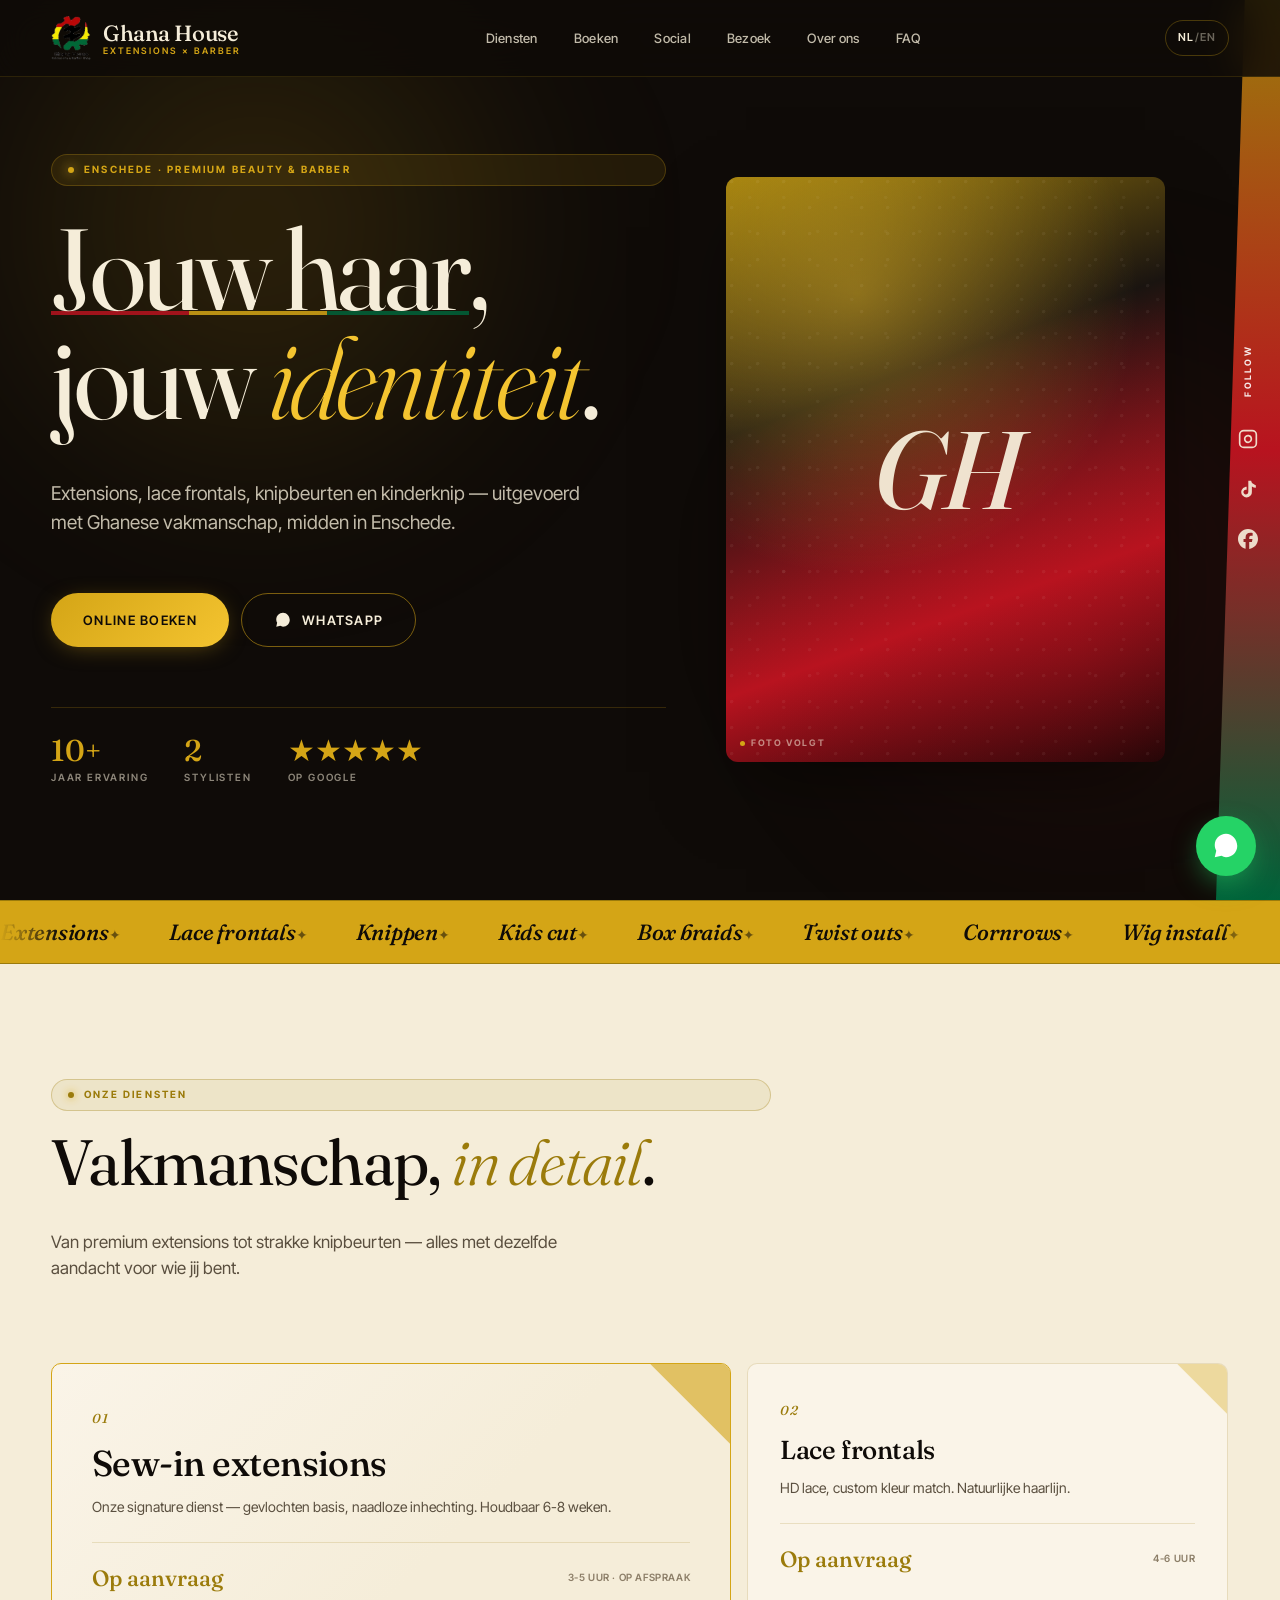
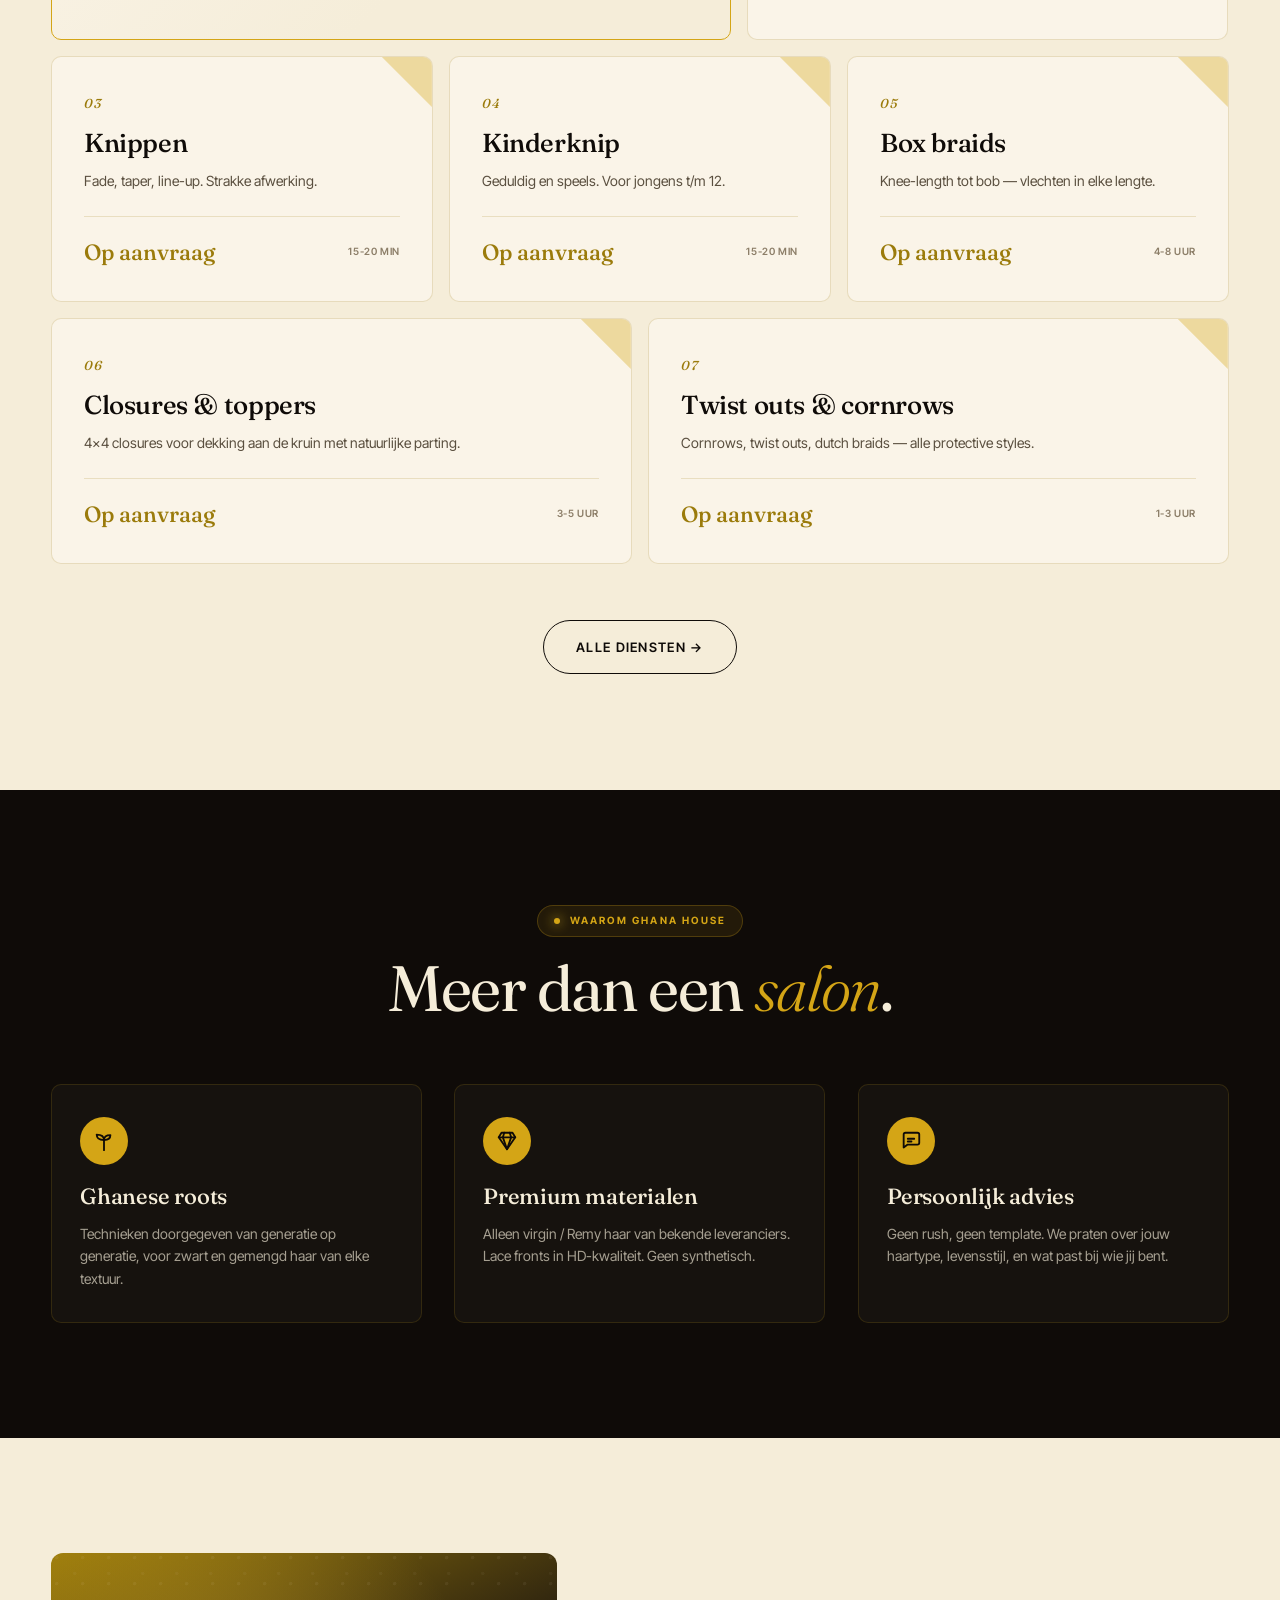
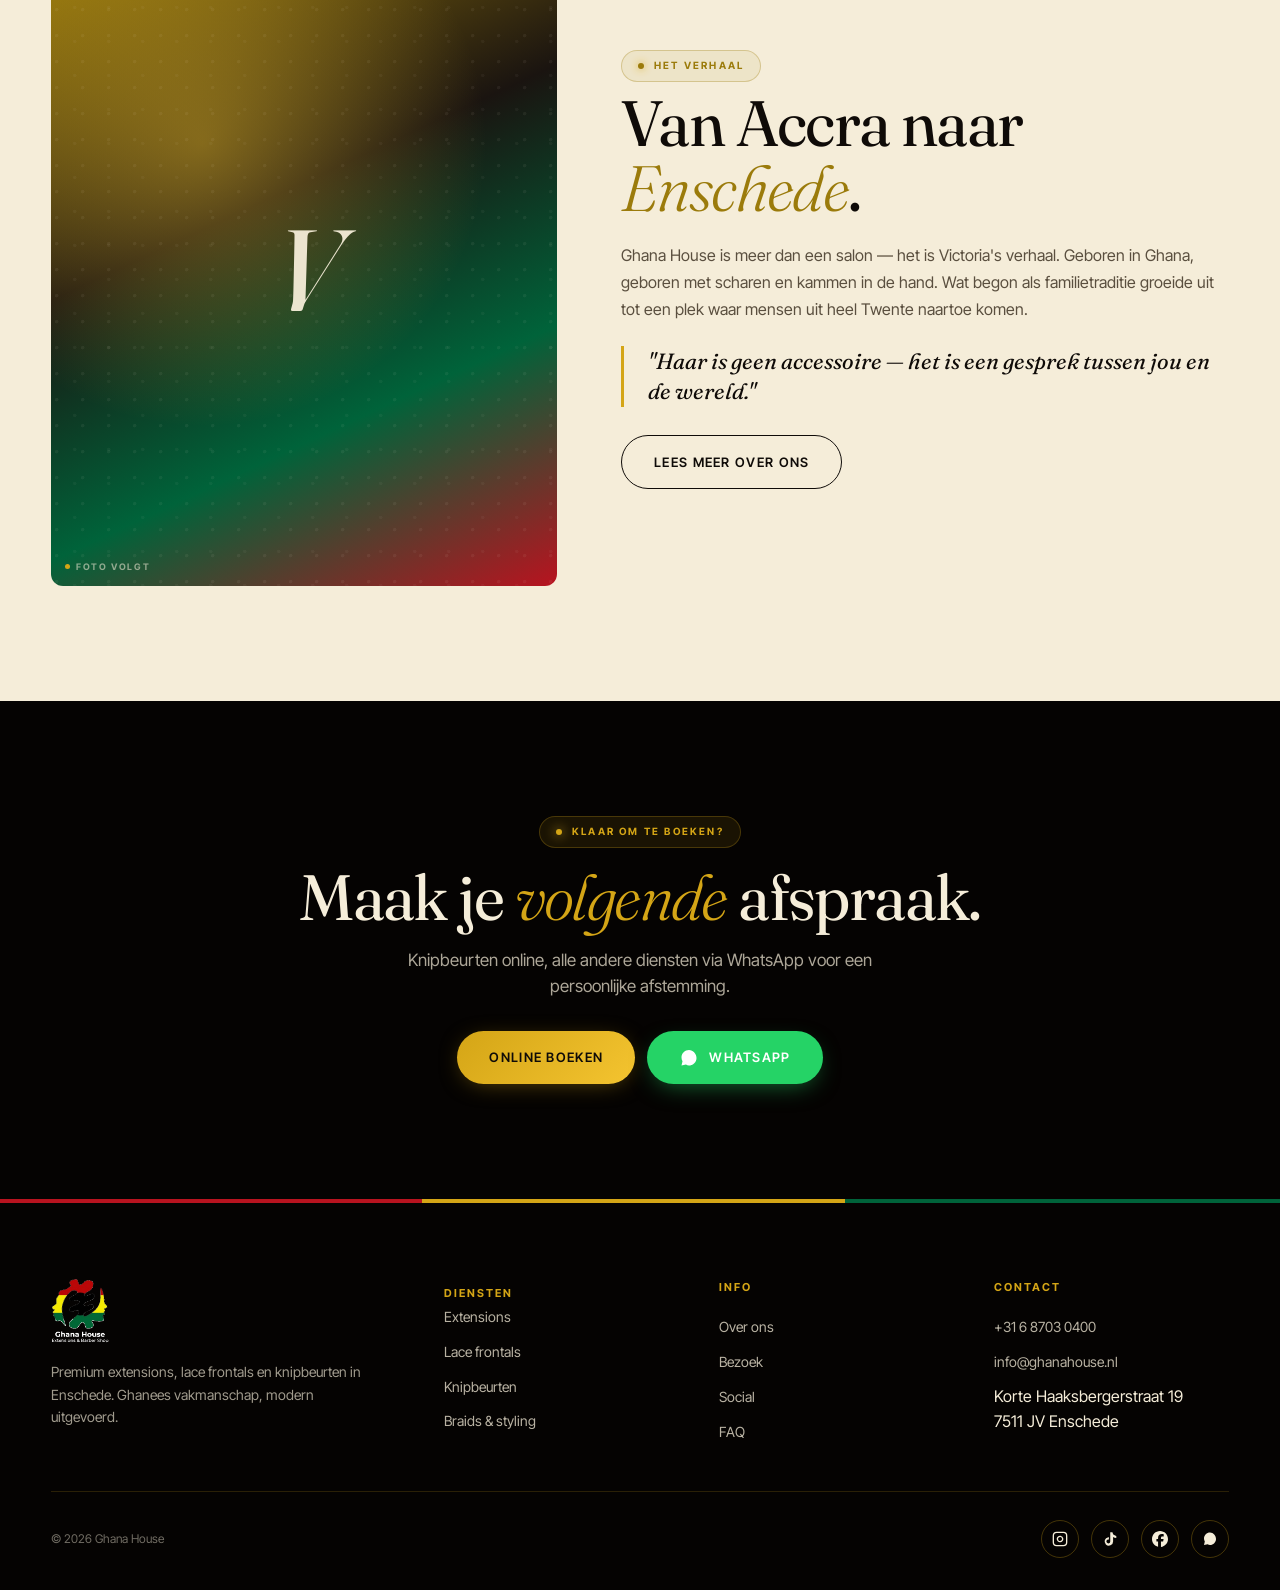
==== index.html @ 574def8e "SEO/sharing: Open Graph + Twitter cards + canonical on all pages, sitemap.xml, footer cleanup - og:*" ====
<!DOCTYPE html>
<html lang="nl">
<head>
  <meta charset="UTF-8" />
  <meta name="viewport" content="width=device-width, initial-scale=1.0, viewport-fit=cover" />
  <meta name="theme-color" content="#0F0B08" />
  <title data-nl="Ghana House — Premium Extensions &amp; Barber in Enschede" data-en="Ghana House — Premium Extensions &amp; Barber in Enschede">Ghana House — Premium Extensions & Barber in Enschede</title>
  <meta name="description" data-nl="Ghana House — Enschede's premium beauty &amp; barber. Extensions, lace frontals, knipbeurten, kids cuts. Korte Haaksbergerstraat 19. Boek via WhatsApp of online." data-en="Ghana House — Enschede's premium beauty &amp; barber. Extensions, lace frontals, men's cuts, kids cuts. Korte Haaksbergerstraat 19. Book via WhatsApp or online." content="Ghana House — Enschede's premium beauty & barber. Extensions, lace frontals, knipbeurten, kids cuts. Korte Haaksbergerstraat 19. Boek via WhatsApp of online." />
  <link rel="icon" type="image/png" href="/favicon.png" />
  <link rel="canonical" href="https://ghanahouse.nl/" />
  <meta property="og:type" content="website" />
  <meta property="og:site_name" content="Ghana House" />
  <meta property="og:title" content="Ghana House — Premium Extensions &amp; Barber in Enschede" />
  <meta property="og:description" content="Ghana House — Enschede's premium beauty & barber. Extensions, lace frontals, knipbeurten, kids cuts. Korte Haaksbergerstraat 19. Boek via WhatsApp of online." />
  <meta property="og:url" content="https://ghanahouse.nl/" />
  <meta property="og:image" content="https://ghanahouse.nl/logo.png" />
  <meta property="og:locale" content="nl_NL" />
  <meta property="og:locale:alternate" content="en_GB" />
  <meta name="twitter:card" content="summary" />
  <meta name="twitter:title" content="Ghana House — Premium Extensions &amp; Barber in Enschede" />
  <meta name="twitter:description" content="Ghana House — Enschede's premium beauty & barber. Extensions, lace frontals, knipbeurten, kids cuts. Korte Haaksbergerstraat 19. Boek via WhatsApp of online." />
  <meta name="twitter:image" content="https://ghanahouse.nl/logo.png" />
  <link rel="stylesheet" href="styles.css" />
</head>
<body>
  <a class="skip-link" href="#main"><span data-lang="nl">Naar inhoud</span><span data-lang="en">Skip to content</span></a>

  <!-- HEADER -->
  <header class="site-header">
    <div class="header-inner">
      <a href="/" class="brand-logo">
        <img src="logo.png" alt="Ghana House" />
        <div class="brand-logo-text">
          <span>Ghana House</span>
          <small>Extensions × Barber</small>
        </div>
      </a>
      <nav class="main-nav">
        <a href="/services"><span data-lang="nl">Diensten</span><span data-lang="en">Services</span></a>
        <a href="/booking"><span data-lang="nl">Boeken</span><span data-lang="en">Book</span></a>
        <a href="/social"><span data-lang="nl">Social</span><span data-lang="en">Social</span></a>
        <a href="/visit"><span data-lang="nl">Bezoek</span><span data-lang="en">Visit</span></a>
        <a href="/about"><span data-lang="nl">Over ons</span><span data-lang="en">About</span></a>
        <a href="/faq">FAQ</a>
      </nav>
      <div class="header-actions">
        <button class="lang-toggle" type="button" id="langToggle" aria-label="Switch language">
          <span class="lang-nl">NL</span><span style="opacity:.4">/</span><span class="lang-en">EN</span>
        </button>
        <button class="menu-toggle" type="button" id="menuToggle" aria-label="Open menu">
          <svg viewBox="0 0 24 24" fill="none" stroke="currentColor" stroke-width="2"><line x1="3" y1="6" x2="21" y2="6"/><line x1="3" y1="12" x2="21" y2="12"/><line x1="3" y1="18" x2="21" y2="18"/></svg>
        </button>
      </div>
    </div>
  </header>

  <!-- MOBILE MENU -->
  <div class="mobile-menu" id="mobileMenu" aria-hidden="true">
    <button class="mobile-menu-close" type="button" id="menuClose" aria-label="Close menu">
      <svg viewBox="0 0 24 24" width="20" height="20" fill="none" stroke="currentColor" stroke-width="2"><line x1="18" y1="6" x2="6" y2="18"/><line x1="6" y1="6" x2="18" y2="18"/></svg>
    </button>
    <nav>
      <a href="/services" class="m-link"><span data-lang="nl">Diensten</span><span data-lang="en">Services</span></a>
      <a href="/booking" class="m-link"><span data-lang="nl">Boeken</span><span data-lang="en">Book</span></a>
      <a href="/social" class="m-link"><span data-lang="nl">Social</span><span data-lang="en">Social</span></a>
      <a href="/visit" class="m-link"><span data-lang="nl">Bezoek</span><span data-lang="en">Visit</span></a>
      <a href="/about" class="m-link"><span data-lang="nl">Over ons</span><span data-lang="en">About</span></a>
      <a href="/faq" class="m-link">FAQ</a>
    </nav>
    <div class="mobile-menu-foot">
      <a href="https://instagram.com/extensions_barbershop" target="_blank" rel="noopener" aria-label="Instagram">
        <svg viewBox="0 0 24 24" fill="none" stroke="currentColor" stroke-width="2"><rect x="2" y="2" width="20" height="20" rx="5"/><path d="M16 11.37A4 4 0 1 1 12.63 8 4 4 0 0 1 16 11.37z"/><line x1="17.5" y1="6.5" x2="17.51" y2="6.5"/></svg>
      </a>
      <a href="https://tiktok.com/@extensions_barbershop" target="_blank" rel="noopener" aria-label="TikTok">
        <svg viewBox="0 0 24 24" fill="currentColor"><path d="M19.59 6.69a4.83 4.83 0 0 1-3.77-4.25V2h-3.45v13.67a2.89 2.89 0 0 1-5.2 1.74 2.89 2.89 0 0 1 2.31-4.64 2.93 2.93 0 0 1 .88.13V9.4a6.84 6.84 0 0 0-1-.05A6.33 6.33 0 0 0 5.8 20.1a6.34 6.34 0 0 0 10.86-4.43V9.05a8.16 8.16 0 0 0 4.77 1.52V7.5a4.85 4.85 0 0 1-1.84-.81z"/></svg>
      </a>
      <a href="https://facebook.com/vickyronny" target="_blank" rel="noopener" aria-label="Facebook">
        <svg viewBox="0 0 24 24" fill="currentColor"><path d="M9.101 23.691v-7.98H6.627v-3.667h2.474v-1.58c0-4.085 1.848-5.978 5.858-5.978.401 0 .955.042 1.468.103a8.68 8.68 0 0 1 1.141.195v3.325a8.623 8.623 0 0 0-.653-.036 26.805 26.805 0 0 0-.733-.009c-.707 0-1.259.096-1.675.309a1.686 1.686 0 0 0-.679.622c-.258.42-.374.995-.374 1.752v1.297h3.919l-.386 2.103-.287 1.564h-3.246v8.245C19.396 23.238 24 18.179 24 12.044c0-6.627-5.373-12-12-12s-12 5.373-12 12c0 5.628 3.874 10.35 9.101 11.647Z"/></svg>
      </a>
      <a href="https://wa.me/31687030400" target="_blank" rel="noopener" aria-label="WhatsApp">
        <svg viewBox="0 0 32 32" fill="currentColor"><path d="M16.003 3C9.382 3 4 8.383 4 15c0 2.124.555 4.193 1.61 6.014L4 28l7.18-1.586A11.94 11.94 0 0 0 16.003 28C22.624 28 28 22.617 28 16S22.624 3 16.003 3z"/></svg>
      </a>
    </div>
  </div>

  <main id="main" tabindex="-1">

    <!-- HERO -->
    <section class="hero">
      <div class="hero-inner">
        <div class="hero-content">
          <span class="eyebrow reveal">
            <span data-lang="nl">Enschede · Premium beauty &amp; barber</span>
            <span data-lang="en">Enschede · Premium beauty &amp; barber</span>
          </span>
          <h1 class="reveal reveal-delay-1">
            <span data-lang="nl"><span class="underline-flag">Jouw haar</span>,<br />jouw <em>identiteit</em>.</span>
            <span data-lang="en"><span class="underline-flag">Your hair</span>,<br />your <em>identity</em>.</span>
          </h1>
          <p class="hero-lead reveal reveal-delay-2">
            <span data-lang="nl">Extensions, lace frontals, knipbeurten en kinderknip — uitgevoerd met Ghanese vakmanschap, midden in Enschede.</span>
            <span data-lang="en">Extensions, lace frontals, men's cuts and kids cuts — Ghanaian craftsmanship in the heart of Enschede.</span>
          </p>
          <div class="hero-actions reveal reveal-delay-3">
            <a href="/booking" class="btn btn-gold">
              <span data-lang="nl">Online boeken</span>
              <span data-lang="en">Book online</span>
            </a>
            <a href="#" data-wa="booking" target="_blank" rel="noopener" class="btn btn-outline">
              <svg viewBox="0 0 32 32" width="18" height="18" fill="currentColor"><path d="M16.003 3C9.382 3 4 8.383 4 15c0 2.124.555 4.193 1.61 6.014L4 28l7.18-1.586A11.94 11.94 0 0 0 16.003 28C22.624 28 28 22.617 28 16S22.624 3 16.003 3z"/></svg>
              WhatsApp
            </a>
          </div>
          <div class="hero-stats reveal reveal-delay-4">
            <div class="hero-stat">
              <div class="hero-stat-num">10+</div>
              <div class="hero-stat-label" data-lang="nl">Jaar ervaring</div>
              <div class="hero-stat-label" data-lang="en">Years experience</div>
            </div>
            <div class="hero-stat">
              <div class="hero-stat-num">2</div>
              <div class="hero-stat-label" data-lang="nl">Stylisten</div>
              <div class="hero-stat-label" data-lang="en">Stylists</div>
            </div>
            <div class="hero-stat">
              <div class="hero-stat-num">★★★★★</div>
              <div class="hero-stat-label" data-lang="nl">Op Google</div>
              <div class="hero-stat-label" data-lang="en">On Google</div>
            </div>
          </div>
        </div>
        <div class="hero-visual reveal reveal-delay-2">
          <div class="hero-visual-inner">
            <!-- FOTO: zet een staande foto (bv. een mooi resultaat) als photos/hero.jpg — verschijnt dan automatisch. -->
            <img class="visual-photo" src="photos/hero.jpg" alt="Ghana House werk" onerror="this.remove()" />
            <span class="hero-visual-logo">GH</span>
            <span class="visual-caption"><span data-lang="nl">Foto volgt</span><span data-lang="en">Photo coming</span></span>
          </div>
        </div>
      </div>

      <!-- Diagonal social strip -->
      <div class="hero-side-strip">
        <div class="hero-side-strip-inner">
          <span class="hero-side-strip-label">Follow</span>
          <a href="https://instagram.com/extensions_barbershop" target="_blank" rel="noopener" aria-label="Instagram">
            <svg viewBox="0 0 24 24" fill="none" stroke="currentColor" stroke-width="2"><rect x="2" y="2" width="20" height="20" rx="5"/><path d="M16 11.37A4 4 0 1 1 12.63 8 4 4 0 0 1 16 11.37z"/><line x1="17.5" y1="6.5" x2="17.51" y2="6.5"/></svg>
          </a>
          <a href="https://tiktok.com/@extensions_barbershop" target="_blank" rel="noopener" aria-label="TikTok">
            <svg viewBox="0 0 24 24" fill="currentColor"><path d="M19.59 6.69a4.83 4.83 0 0 1-3.77-4.25V2h-3.45v13.67a2.89 2.89 0 0 1-5.2 1.74 2.89 2.89 0 0 1 2.31-4.64 2.93 2.93 0 0 1 .88.13V9.4a6.84 6.84 0 0 0-1-.05A6.33 6.33 0 0 0 5.8 20.1a6.34 6.34 0 0 0 10.86-4.43V9.05a8.16 8.16 0 0 0 4.77 1.52V7.5a4.85 4.85 0 0 1-1.84-.81z"/></svg>
          </a>
          <a href="https://facebook.com/vickyronny" target="_blank" rel="noopener" aria-label="Facebook">
            <svg viewBox="0 0 24 24" fill="currentColor"><path d="M9.101 23.691v-7.98H6.627v-3.667h2.474v-1.58c0-4.085 1.848-5.978 5.858-5.978.401 0 .955.042 1.468.103a8.68 8.68 0 0 1 1.141.195v3.325a8.623 8.623 0 0 0-.653-.036 26.805 26.805 0 0 0-.733-.009c-.707 0-1.259.096-1.675.309a1.686 1.686 0 0 0-.679.622c-.258.42-.374.995-.374 1.752v1.297h3.919l-.386 2.103-.287 1.564h-3.246v8.245C19.396 23.238 24 18.179 24 12.044c0-6.627-5.373-12-12-12s-12 5.373-12 12c0 5.628 3.874 10.35 9.101 11.647Z"/></svg>
          </a>
        </div>
      </div>
    </section>

    <!-- MARQUEE -->
    <div class="marquee">
      <div class="marquee-track">
        <span data-lang="nl">Extensions</span><span data-lang="en">Extensions</span>
        <span data-lang="nl">Lace frontals</span><span data-lang="en">Lace frontals</span>
        <span data-lang="nl">Knippen</span><span data-lang="en">Cuts</span>
        <span data-lang="nl">Kids cut</span><span data-lang="en">Kids cut</span>
        <span data-lang="nl">Box braids</span><span data-lang="en">Box braids</span>
        <span data-lang="nl">Twist outs</span><span data-lang="en">Twist outs</span>
        <span data-lang="nl">Cornrows</span><span data-lang="en">Cornrows</span>
        <span data-lang="nl">Wig install</span><span data-lang="en">Wig install</span>
      </div>
    </div>

    <!-- SERVICES — asymmetric grid on cream -->
    <section class="section-cream">
      <div class="container">
        <div class="section-head reveal">
          <span class="eyebrow"><span data-lang="nl">Onze diensten</span><span data-lang="en">Our services</span></span>
          <h2 class="section-title"><span data-lang="nl">Vakmanschap, <em>in detail</em>.</span><span data-lang="en">Craftsmanship, <em>in detail</em>.</span></h2>
          <p class="section-intro"><span data-lang="nl">Van premium extensions tot strakke knipbeurten — alles met dezelfde aandacht voor wie jij bent.</span><span data-lang="en">From premium extensions to crisp cuts — everything with the same attention to who you are.</span></p>
        </div>

        <div class="services-grid">
          <article class="service-card featured span-7 reveal">
            <span class="service-number">01</span>
            <h3><span data-lang="nl">Sew-in extensions</span><span data-lang="en">Sew-in extensions</span></h3>
            <p><span data-lang="nl">Onze signature dienst — gevlochten basis, naadloze inhechting. Houdbaar 6-8 weken.</span><span data-lang="en">Our signature service — braided base, seamless install. Lasts 6-8 weeks.</span></p>
            <div class="service-meta">
              <span class="service-price"><span data-lang="nl">Op aanvraag</span><span data-lang="en">On request</span></span>
              <span class="service-duration" data-lang="nl">3-5 uur · Op afspraak</span>
              <span class="service-duration" data-lang="en">3-5 hours · By appointment</span>
            </div>
          </article>

          <article class="service-card span-5 reveal reveal-delay-1">
            <span class="service-number">02</span>
            <h3>Lace frontals</h3>
            <p><span data-lang="nl">HD lace, custom kleur match. Natuurlijke haarlijn.</span><span data-lang="en">HD lace, custom color match. Natural hairline.</span></p>
            <div class="service-meta">
              <span class="service-price"><span data-lang="nl">Op aanvraag</span><span data-lang="en">On request</span></span>
              <span class="service-duration" data-lang="nl">4-6 uur</span>
              <span class="service-duration" data-lang="en">4-6 hours</span>
            </div>
          </article>

          <article class="service-card span-4 reveal">
            <span class="service-number">03</span>
            <h3><span data-lang="nl">Knippen</span><span data-lang="en">Cut</span></h3>
            <p><span data-lang="nl">Fade, taper, line-up. Strakke afwerking.</span><span data-lang="en">Fade, taper, line-up. Crisp finish.</span></p>
            <div class="service-meta">
              <span class="service-price"><span data-lang="nl">Op aanvraag</span><span data-lang="en">On request</span></span>
              <span class="service-duration">15-20 min</span>
            </div>
          </article>

          <article class="service-card span-4 reveal reveal-delay-1">
            <span class="service-number">04</span>
            <h3><span data-lang="nl">Kinderknip</span><span data-lang="en">Kids cut</span></h3>
            <p><span data-lang="nl">Geduldig en speels. Voor jongens t/m 12.</span><span data-lang="en">Patient and playful. For boys up to 12.</span></p>
            <div class="service-meta">
              <span class="service-price"><span data-lang="nl">Op aanvraag</span><span data-lang="en">On request</span></span>
              <span class="service-duration">15-20 min</span>
            </div>
          </article>

          <article class="service-card span-4 reveal reveal-delay-2">
            <span class="service-number">05</span>
            <h3>Box braids</h3>
            <p><span data-lang="nl">Knee-length tot bob — vlechten in elke lengte.</span><span data-lang="en">Knee-length to bob — braids in every length.</span></p>
            <div class="service-meta">
              <span class="service-price"><span data-lang="nl">Op aanvraag</span><span data-lang="en">On request</span></span>
              <span class="service-duration" data-lang="nl">4-8 uur</span>
              <span class="service-duration" data-lang="en">4-8 hours</span>
            </div>
          </article>

          <article class="service-card span-6 reveal">
            <span class="service-number">06</span>
            <h3><span data-lang="nl">Closures &amp; toppers</span><span data-lang="en">Closures &amp; toppers</span></h3>
            <p><span data-lang="nl">4×4 closures voor dekking aan de kruin met natuurlijke parting.</span><span data-lang="en">4×4 closures for crown coverage with natural parting.</span></p>
            <div class="service-meta">
              <span class="service-price"><span data-lang="nl">Op aanvraag</span><span data-lang="en">On request</span></span>
              <span class="service-duration" data-lang="nl">3-5 uur</span>
              <span class="service-duration" data-lang="en">3-5 hours</span>
            </div>
          </article>

          <article class="service-card span-6 reveal reveal-delay-1">
            <span class="service-number">07</span>
            <h3>Twist outs &amp; cornrows</h3>
            <p><span data-lang="nl">Cornrows, twist outs, dutch braids — alle protective styles.</span><span data-lang="en">Cornrows, twist outs, dutch braids — all protective styles.</span></p>
            <div class="service-meta">
              <span class="service-price"><span data-lang="nl">Op aanvraag</span><span data-lang="en">On request</span></span>
              <span class="service-duration" data-lang="nl">1-3 uur</span>
              <span class="service-duration" data-lang="en">1-3 hours</span>
            </div>
          </article>
        </div>

        <div style="margin-top: 56px; text-align: center;" class="reveal">
          <a href="/services" class="btn btn-outline-dark">
            <span data-lang="nl">Alle diensten →</span>
            <span data-lang="en">All services →</span>
          </a>
        </div>
      </div>
    </section>

    <!-- WHY US — features on dark -->
    <section class="section-dark">
      <div class="container">
        <div class="section-head center reveal">
          <span class="eyebrow"><span data-lang="nl">Waarom Ghana House</span><span data-lang="en">Why Ghana House</span></span>
          <h2 class="section-title"><span data-lang="nl">Meer dan een <em>salon</em>.</span><span data-lang="en">More than a <em>salon</em>.</span></h2>
        </div>

        <div class="features-row">
          <div class="feature-item reveal">
            <div class="feature-icon">
              <svg width="22" height="22" viewBox="0 0 24 24" fill="none" stroke="currentColor" stroke-width="2" stroke-linecap="round" stroke-linejoin="round"><path d="M12 22V11"/><path d="M12 11C12 7 9 5 4 5c0 4 3 6 8 6Z"/><path d="M12 11c0-3.5 2.5-5.5 7-5.5 0 3.5-2.5 5.5-7 5.5Z"/></svg>
            </div>
            <h3><span data-lang="nl">Ghanese roots</span><span data-lang="en">Ghanaian roots</span></h3>
            <p><span data-lang="nl">Technieken doorgegeven van generatie op generatie, voor zwart en gemengd haar van elke textuur.</span><span data-lang="en">Techniques passed down across generations, for black and mixed hair of every texture.</span></p>
          </div>
          <div class="feature-item reveal reveal-delay-1">
            <div class="feature-icon">
              <svg width="22" height="22" viewBox="0 0 24 24" fill="none" stroke="currentColor" stroke-width="2" stroke-linecap="round" stroke-linejoin="round"><path d="M6 3h12l3 5-9 13L3 8Z"/><path d="M3 8h18"/><path d="M9 3 7.5 8 12 21l4.5-13L15 3"/></svg>
            </div>
            <h3><span data-lang="nl">Premium materialen</span><span data-lang="en">Premium materials</span></h3>
            <p><span data-lang="nl">Alleen virgin / Remy haar van bekende leveranciers. Lace fronts in HD-kwaliteit. Geen synthetisch.</span><span data-lang="en">Only virgin / Remy hair from known suppliers. HD-quality lace fronts. No synthetic.</span></p>
          </div>
          <div class="feature-item reveal reveal-delay-2">
            <div class="feature-icon">
              <svg width="22" height="22" viewBox="0 0 24 24" fill="none" stroke="currentColor" stroke-width="2" stroke-linecap="round" stroke-linejoin="round"><path d="M21 14a2 2 0 0 1-2 2H8l-4 3V5a2 2 0 0 1 2-2h13a2 2 0 0 1 2 2Z"/><path d="M8.5 9.5h7M8.5 12.5h4"/></svg>
            </div>
            <h3><span data-lang="nl">Persoonlijk advies</span><span data-lang="en">Personal advice</span></h3>
            <p><span data-lang="nl">Geen rush, geen template. We praten over jouw haartype, levensstijl, en wat past bij wie jij bent.</span><span data-lang="en">No rush, no template. We talk about your hair type, lifestyle, and what fits who you are.</span></p>
          </div>
        </div>
      </div>
    </section>

    <!-- STORY -->
    <section class="section-cream">
      <div class="container">
        <div class="story-grid">
          <div class="story-visual reveal">
            <!-- FOTO: zet een portretfoto van Victoria als photos/victoria.jpg — verschijnt dan automatisch. -->
            <img class="visual-photo" src="photos/victoria.jpg" alt="Victoria — Ghana House" onerror="this.remove()" />
            <div class="story-visual-text">V</div>
            <span class="visual-caption"><span data-lang="nl">Foto volgt</span><span data-lang="en">Photo coming</span></span>
          </div>
          <div class="story-content reveal reveal-delay-1">
            <span class="eyebrow"><span data-lang="nl">Het verhaal</span><span data-lang="en">The story</span></span>
            <h2 class="section-title" style="margin-top: 8px;"><span data-lang="nl">Van Accra naar <em>Enschede</em>.</span><span data-lang="en">From Accra to <em>Enschede</em>.</span></h2>
            <p><span data-lang="nl">Ghana House is meer dan een salon — het is Victoria's verhaal. Geboren in Ghana, geboren met scharen en kammen in de hand. Wat begon als familietraditie groeide uit tot een plek waar mensen uit heel Twente naartoe komen.</span><span data-lang="en">Ghana House is more than a salon — it's Victoria's story. Born in Ghana, born with scissors and combs in hand. What started as family tradition grew into a place where people from all over Twente come.</span></p>
            <div class="story-quote"><span data-lang="nl">"Haar is geen accessoire — het is een gesprek tussen jou en de wereld."</span><span data-lang="en">"Hair is not an accessory — it's a conversation between you and the world."</span></div>
            <div style="margin-top: 28px;">
              <a href="/about" class="btn btn-outline-dark">
                <span data-lang="nl">Lees meer over ons</span>
                <span data-lang="en">Read more about us</span>
              </a>
            </div>
          </div>
        </div>
      </div>
    </section>

    <!-- CTA -->
    <section class="section-noir" style="text-align: center;">
      <div class="container-narrow">
        <div class="reveal">
          <span class="eyebrow"><span data-lang="nl">Klaar om te boeken?</span><span data-lang="en">Ready to book?</span></span>
          <h2 class="section-title" style="margin-top: 16px;"><span data-lang="nl">Maak je <em>volgende</em> afspraak.</span><span data-lang="en">Book your <em>next</em> appointment.</span></h2>
          <p class="section-intro" style="margin: 18px auto 32px;"><span data-lang="nl">Knipbeurten online, alle andere diensten via WhatsApp voor een persoonlijke afstemming.</span><span data-lang="en">Cuts online, all other services via WhatsApp for personal consultation.</span></p>
          <div style="display: flex; gap: 12px; flex-wrap: wrap; justify-content: center;">
            <a href="/booking" class="btn btn-gold">
              <span data-lang="nl">Online boeken</span>
              <span data-lang="en">Book online</span>
            </a>
            <a href="#" data-wa="booking" target="_blank" rel="noopener" class="btn btn-wa">
              <svg viewBox="0 0 32 32" fill="currentColor"><path d="M16.003 3C9.382 3 4 8.383 4 15c0 2.124.555 4.193 1.61 6.014L4 28l7.18-1.586A11.94 11.94 0 0 0 16.003 28C22.624 28 28 22.617 28 16S22.624 3 16.003 3z"/></svg>
              WhatsApp
            </a>
          </div>
        </div>
      </div>
    </section>

  </main>

  <!-- FOOTER -->
  <footer class="site-footer">
    <div class="footer-inner">
      <div class="footer-grid">
        <div class="footer-brand">
          <img src="logo-light.png" alt="Ghana House" />
          <p><span data-lang="nl">Premium extensions, lace frontals en knipbeurten in Enschede. Ghanees vakmanschap, modern uitgevoerd.</span><span data-lang="en">Premium extensions, lace frontals and cuts in Enschede. Ghanaian craftsmanship, modernly executed.</span></p>
        </div>
        <div class="footer-col">
          <h4 data-lang="nl">Diensten</h4>
          <h4 data-lang="en">Services</h4>
          <ul>
            <li><a href="/services">Extensions</a></li>
            <li><a href="/services">Lace frontals</a></li>
            <li><a href="/services"><span data-lang="nl">Knipbeurten</span><span data-lang="en">Cuts</span></a></li>
            <li><a href="/services">Braids &amp; styling</a></li>
          </ul>
        </div>
        <div class="footer-col">
          <h4>Info</h4>
          <ul>
            <li><a href="/about"><span data-lang="nl">Over ons</span><span data-lang="en">About</span></a></li>
            <li><a href="/visit"><span data-lang="nl">Bezoek</span><span data-lang="en">Visit</span></a></li>
            <li><a href="/social">Social</a></li>
            <li><a href="/faq">FAQ</a></li>
          </ul>
        </div>
        <div class="footer-col">
          <h4>Contact</h4>
          <ul>
            <li><a href="tel:+31687030400">+31 6 8703 0400</a></li>
            <li><a href="mailto:info@ghanahouse.nl">info@ghanahouse.nl</a></li>
            <li>Korte Haaksbergerstraat 19<br />7511 JV Enschede</li>
          </ul>
        </div>
      </div>
      <div class="footer-bottom">
        <div>© <span id="year"></span> Ghana House</div>
        <div class="footer-socials">
          <a href="https://instagram.com/extensions_barbershop" target="_blank" rel="noopener" aria-label="Instagram">
            <svg viewBox="0 0 24 24" fill="none" stroke="currentColor" stroke-width="2"><rect x="2" y="2" width="20" height="20" rx="5"/><path d="M16 11.37A4 4 0 1 1 12.63 8 4 4 0 0 1 16 11.37z"/><line x1="17.5" y1="6.5" x2="17.51" y2="6.5"/></svg>
          </a>
          <a href="https://tiktok.com/@extensions_barbershop" target="_blank" rel="noopener" aria-label="TikTok">
            <svg viewBox="0 0 24 24" fill="currentColor"><path d="M19.59 6.69a4.83 4.83 0 0 1-3.77-4.25V2h-3.45v13.67a2.89 2.89 0 0 1-5.2 1.74 2.89 2.89 0 0 1 2.31-4.64 2.93 2.93 0 0 1 .88.13V9.4a6.84 6.84 0 0 0-1-.05A6.33 6.33 0 0 0 5.8 20.1a6.34 6.34 0 0 0 10.86-4.43V9.05a8.16 8.16 0 0 0 4.77 1.52V7.5a4.85 4.85 0 0 1-1.84-.81z"/></svg>
          </a>
          <a href="https://facebook.com/vickyronny" target="_blank" rel="noopener" aria-label="Facebook">
            <svg viewBox="0 0 24 24" fill="currentColor"><path d="M9.101 23.691v-7.98H6.627v-3.667h2.474v-1.58c0-4.085 1.848-5.978 5.858-5.978.401 0 .955.042 1.468.103a8.68 8.68 0 0 1 1.141.195v3.325a8.623 8.623 0 0 0-.653-.036 26.805 26.805 0 0 0-.733-.009c-.707 0-1.259.096-1.675.309a1.686 1.686 0 0 0-.679.622c-.258.42-.374.995-.374 1.752v1.297h3.919l-.386 2.103-.287 1.564h-3.246v8.245C19.396 23.238 24 18.179 24 12.044c0-6.627-5.373-12-12-12s-12 5.373-12 12c0 5.628 3.874 10.35 9.101 11.647Z"/></svg>
          </a>
          <a href="https://wa.me/31687030400" target="_blank" rel="noopener" aria-label="WhatsApp">
            <svg viewBox="0 0 32 32" fill="currentColor"><path d="M16.003 3C9.382 3 4 8.383 4 15c0 2.124.555 4.193 1.61 6.014L4 28l7.18-1.586A11.94 11.94 0 0 0 16.003 28C22.624 28 28 22.617 28 16S22.624 3 16.003 3z"/></svg>
          </a>
        </div>
      </div>
    </div>
  </footer>

  <!-- Floating WhatsApp -->
  <a href="#" data-wa="generic" target="_blank" rel="noopener" class="float-wa" aria-label="WhatsApp ons">
    <svg viewBox="0 0 32 32" fill="currentColor"><path d="M16.003 3C9.382 3 4 8.383 4 15c0 2.124.555 4.193 1.61 6.014L4 28l7.18-1.586A11.94 11.94 0 0 0 16.003 28C22.624 28 28 22.617 28 16S22.624 3 16.003 3z"/></svg>
  </a>

  <script>document.getElementById('year').textContent = new Date().getFullYear();</script>
  <script src="script.js"></script>
</body>
</html>
---- styles.css ----
/* ============================================================
   GHANA HOUSE v4 — Luxe / Editorial / Diagonal
   ============================================================ */
@import url('https://fonts.googleapis.com/css2?family=Fraunces:ital,opsz,wght@0,9..144,300;0,9..144,400;0,9..144,500;0,9..144,600;0,9..144,700;1,9..144,400;1,9..144,500&family=Inter+Tight:wght@300;400;500;600;700;800&display=swap');

:root {
  --noir: #0F0B08; --noir-soft: #1A1410; --noir-deep: #050302;
  --cream: #F5EDD9; --cream-deep: #EADFC4; --cream-soft: #FAF4E8; --bone: #FAF6EC;
  --gold: #D4A516; --gold-bright: #F4C430; --gold-deep: #9B7B0B; --gold-soft: rgba(212, 165, 22, 0.15);
  --red: #B8131F; --red-bright: #CE1126;
  --green: #00633A; --green-bright: #008045;
  --neutral-200: #2A2520; --neutral-400: #58504A; --neutral-500: #8C7E68; --neutral-700: #5A4F3F;
  --warm-tan: #C9A876;
  --font-display: "Fraunces", Georgia, "Times New Roman", serif;
  --font-body: "Inter Tight", -apple-system, BlinkMacSystemFont, "Segoe UI", sans-serif;
  --radius-sm: 4px; --radius-md: 10px; --radius-lg: 22px; --radius-pill: 999px;
  --max-w: 1280px; --gutter: clamp(20px, 4vw, 56px);
}

*, *::before, *::after { box-sizing: border-box; }
html { -webkit-font-smoothing: antialiased; -moz-osx-font-smoothing: grayscale; scroll-behavior: smooth; }
body { margin: 0; font-family: var(--font-body); font-size: 16px; line-height: 1.55; color: var(--cream); background: var(--noir); overflow-x: hidden; }
img, svg { max-width: 100%; display: block; }
a { color: inherit; text-decoration: none; }
button { font: inherit; cursor: pointer; border: 0; background: transparent; color: inherit; }
input, select, textarea { font: inherit; }

[data-lang] { display: none; }
html[lang="nl"] [data-lang="nl"] { display: inline; }
html[lang="en"] [data-lang="en"] { display: inline; }
html[lang="nl"] [data-lang="en"] { display: none !important; }
html[lang="en"] [data-lang="nl"] { display: none !important; }

/* SECTIONS */
.section-dark, .section-cream, .section-noir { position: relative; padding: clamp(64px, 9vw, 140px) var(--gutter); }
.section-dark { background: var(--noir); color: var(--cream); }
.section-cream { background: var(--cream); color: var(--noir); }
.section-noir { background: var(--noir-deep); color: var(--cream); }
.container { max-width: var(--max-w); margin: 0 auto; }
.container-narrow { max-width: 920px; margin: 0 auto; }

/* HEADER */
.site-header {
  position: fixed; top: 0; left: 0; right: 0; z-index: 100;
  padding: 16px var(--gutter);
  background: rgba(15, 11, 8, 0.85);
  backdrop-filter: blur(20px) saturate(1.4);
  -webkit-backdrop-filter: blur(20px) saturate(1.4);
  border-bottom: 1px solid rgba(212, 165, 22, 0.15);
  transition: padding 0.3s ease, background 0.3s ease;
}
.site-header.scrolled { padding: 10px var(--gutter); background: rgba(15, 11, 8, 0.95); }
.header-inner { display: flex; align-items: center; justify-content: space-between; max-width: var(--max-w); margin: 0 auto; gap: 24px; }

.brand-logo { display: flex; align-items: center; gap: 12px; font-family: var(--font-display); font-weight: 500; font-size: 22px; letter-spacing: -0.02em; color: var(--cream); }
.brand-logo img { height: 44px; width: auto; transition: transform 0.3s ease; }
.brand-logo:hover img { transform: rotate(-4deg); }
.brand-logo-text { display: flex; flex-direction: column; line-height: 1; }
.brand-logo-text small { font-family: var(--font-body); font-size: 9px; letter-spacing: 0.22em; text-transform: uppercase; color: var(--gold); margin-top: 2px; font-weight: 600; }

.main-nav { display: flex; align-items: center; gap: 4px; }
.main-nav a { position: relative; padding: 10px 16px; font-size: 13px; font-weight: 500; letter-spacing: 0.02em; color: var(--cream); opacity: 0.78; transition: opacity 0.2s, color 0.2s; }
.main-nav a:hover { opacity: 1; color: var(--gold-bright); }
.main-nav a.active { opacity: 1; color: var(--gold); }
.main-nav a.active::after { content: ''; position: absolute; bottom: 4px; left: 16px; right: 16px; height: 2px; background: var(--gold); }

.header-actions { display: flex; align-items: center; gap: 10px; }
.lang-toggle { font-size: 11px; letter-spacing: 0.1em; font-weight: 600; color: var(--cream); padding: 8px 12px; border: 1px solid rgba(212, 165, 22, 0.3); border-radius: var(--radius-pill); transition: all 0.2s; }
.lang-toggle:hover { border-color: var(--gold); color: var(--gold-bright); }
html[lang="nl"] .lang-toggle .lang-en { opacity: 0.4; }
html[lang="en"] .lang-toggle .lang-nl { opacity: 0.4; }

.menu-toggle {
  display: none;
  width: 44px; height: 44px;
  align-items: center; justify-content: center;
  border: 1px solid rgba(212, 165, 22, 0.3);
  border-radius: 50%;
  background: transparent;
  color: var(--cream);
  transition: all 0.2s;
  -webkit-tap-highlight-color: transparent;
}
.menu-toggle:hover { border-color: var(--gold); color: var(--gold-bright); }
.menu-toggle:active { transform: scale(0.95); }
.menu-toggle svg { width: 20px; height: 20px; }

/* MOBILE MENU — FIXED visibility bug with opacity + pointer-events + visibility */
.mobile-menu {
  position: fixed;
  top: 0; left: 0;
  width: 100vw; height: 100vh; height: 100dvh;
  background: linear-gradient(165deg, var(--noir) 0%, var(--noir-deep) 100%);
  z-index: 250;
  padding: 90px 28px 32px;
  overflow-y: auto;
  -webkit-overflow-scrolling: touch;
  opacity: 0;
  pointer-events: none;
  visibility: hidden;
  transform: translateX(100%);
  transition: transform 0.4s cubic-bezier(0.4, 0, 0.2, 1), opacity 0.3s ease, visibility 0s linear 0.4s;
}
.mobile-menu.open {
  transform: translateX(0);
  opacity: 1;
  pointer-events: auto;
  visibility: visible;
  transition: transform 0.4s cubic-bezier(0.4, 0, 0.2, 1), opacity 0.2s ease, visibility 0s linear 0s;
}
.mobile-menu::before {
  content: '';
  position: absolute;
  top: 0; right: 0; bottom: 0;
  width: 110px;
  background: linear-gradient(135deg, var(--red) 0%, var(--gold) 50%, var(--green) 100%);
  clip-path: polygon(55% 0, 100% 0, 100% 100%, 0 100%);
  opacity: 0.16;
  pointer-events: none;
}
.mobile-menu-close {
  position: absolute;
  top: 22px; right: 22px;
  width: 44px; height: 44px;
  display: flex; align-items: center; justify-content: center;
  border: 1px solid rgba(212, 165, 22, 0.3);
  border-radius: 50%;
  background: transparent;
  color: var(--cream);
  z-index: 2;
  transition: all 0.2s;
  -webkit-tap-highlight-color: transparent;
}
.mobile-menu-close:hover { color: var(--gold-bright); border-color: var(--gold); }
.mobile-menu nav { display: flex; flex-direction: column; gap: 2px; max-width: 480px; margin: 0 auto; position: relative; z-index: 1; }
.mobile-menu nav a.m-link {
  font-family: var(--font-display);
  font-size: clamp(32px, 7vw, 46px);
  font-weight: 400;
  letter-spacing: -0.02em;
  padding: 14px 0;
  color: var(--cream);
  border-bottom: 1px solid rgba(212, 165, 22, 0.18);
  display: flex; align-items: center; justify-content: space-between;
  transition: color 0.2s, padding-left 0.25s;
}
.mobile-menu nav a.m-link::after { content: '→'; font-size: 0.6em; color: var(--gold); opacity: 0; transition: opacity 0.2s, transform 0.25s; }
.mobile-menu nav a.m-link:hover, .mobile-menu nav a.m-link:active { color: var(--gold-bright); padding-left: 12px; }
.mobile-menu nav a.m-link:hover::after, .mobile-menu nav a.m-link:active::after { opacity: 1; transform: translateX(-4px); }
.mobile-menu-foot { margin-top: 40px; padding-top: 24px; border-top: 1px solid rgba(212, 165, 22, 0.18); display: flex; flex-wrap: wrap; gap: 18px; justify-content: center; max-width: 480px; margin-left: auto; margin-right: auto; position: relative; z-index: 1; }
.mobile-menu-foot a { width: 44px; height: 44px; display: flex; align-items: center; justify-content: center; border: 1px solid rgba(212, 165, 22, 0.3); border-radius: 50%; color: var(--cream); transition: all 0.2s; }
.mobile-menu-foot a:hover { border-color: var(--gold); color: var(--gold-bright); transform: translateY(-2px); }
.mobile-menu-foot svg { width: 18px; height: 18px; }

/* BUTTONS */
.btn { display: inline-flex; align-items: center; justify-content: center; gap: 10px; padding: 16px 32px; font-size: 13px; letter-spacing: 0.1em; text-transform: uppercase; font-weight: 600; border-radius: var(--radius-pill); transition: all 0.25s; cursor: pointer; position: relative; overflow: hidden; }
.btn-gold { background: linear-gradient(135deg, var(--gold) 0%, var(--gold-bright) 100%); color: var(--noir); box-shadow: 0 4px 24px -8px rgba(212, 165, 22, 0.55); }
.btn-gold:hover { transform: translateY(-2px); box-shadow: 0 10px 32px -8px rgba(244, 196, 48, 0.7); }
.btn-gold::before { content: ''; position: absolute; inset: 0; background: linear-gradient(135deg, transparent 30%, rgba(255,255,255,0.35) 50%, transparent 70%); transform: translateX(-100%); transition: transform 0.6s ease; }
.btn-gold:hover::before { transform: translateX(100%); }
.btn-outline { background: transparent; color: var(--cream); border: 1.5px solid rgba(212, 165, 22, 0.55); }
.btn-outline:hover { border-color: var(--gold); color: var(--gold-bright); transform: translateY(-2px); }
.btn-outline-dark { background: transparent; color: var(--noir); border: 1.5px solid var(--noir); }
.btn-outline-dark:hover { background: var(--noir); color: var(--cream); }
.btn-wa { background: #25D366; color: white; box-shadow: 0 8px 24px -8px rgba(37, 211, 102, 0.55); }
.btn-wa:hover { background: #1FB855; transform: translateY(-2px); box-shadow: 0 12px 32px -8px rgba(37, 211, 102, 0.7); }
.btn-wa svg { width: 20px; height: 20px; }
.btn-dark { background: var(--noir); color: var(--cream); }
.btn-dark:hover { background: var(--noir-soft); transform: translateY(-2px); }

/* EYEBROW */
.eyebrow { display: inline-flex; align-items: center; gap: 10px; padding: 7px 16px; font-size: 10px; letter-spacing: 0.22em; text-transform: uppercase; font-weight: 700; color: var(--gold); background: rgba(212, 165, 22, 0.1); border: 1px solid rgba(212, 165, 22, 0.25); border-radius: var(--radius-pill); }
.eyebrow::before { content: ''; width: 6px; height: 6px; background: var(--gold); border-radius: 50%; box-shadow: 0 0 12px var(--gold-bright); }
.section-cream .eyebrow { color: var(--gold-deep); background: rgba(155, 123, 11, 0.08); border-color: rgba(155, 123, 11, 0.3); }
.section-cream .eyebrow::before { background: var(--gold-deep); box-shadow: 0 0 8px var(--gold); }

/* HERO */
.hero { position: relative; min-height: 100vh; min-height: 100dvh; padding-top: 120px; padding-bottom: 80px; display: flex; align-items: center; background: var(--noir); overflow: hidden; }
.hero::before { content: ''; position: absolute; top: -20%; left: -10%; width: 60%; height: 90%; background: radial-gradient(circle, rgba(212, 165, 22, 0.18) 0%, transparent 60%); filter: blur(80px); pointer-events: none; }
.hero::after { content: ''; position: absolute; bottom: -10%; right: -15%; width: 60%; height: 90%; background: radial-gradient(circle, rgba(184, 19, 31, 0.12) 0%, transparent 60%); filter: blur(80px); pointer-events: none; }
.hero-inner { position: relative; max-width: var(--max-w); width: 100%; margin: 0 auto; display: grid; grid-template-columns: 1.4fr 1fr; gap: 60px; align-items: center; padding: 0 var(--gutter); padding-right: calc(var(--gutter) + 64px); z-index: 2; }
.hero-content { display: flex; flex-direction: column; gap: 28px; }
.hero-content h1 { font-family: var(--font-display); font-size: clamp(48px, 9vw, 120px); line-height: 0.95; letter-spacing: -0.03em; font-weight: 400; margin: 0; color: var(--cream); }
.hero-content h1 em { font-style: italic; font-weight: 300; color: var(--gold-bright); font-variation-settings: "opsz" 144; }
.hero-content h1 .underline-flag { position: relative; display: inline-block; }
.hero-content h1 .underline-flag::after { content: ''; position: absolute; left: 0; right: 0; bottom: 8px; height: 4px; background: linear-gradient(90deg, var(--red) 0%, var(--red) 33%, var(--gold) 33%, var(--gold) 66%, var(--green) 66%, var(--green) 100%); z-index: -1; opacity: 0.85; }
.hero-lead { font-size: clamp(16px, 1.6vw, 19px); color: rgba(245, 237, 217, 0.78); max-width: 540px; line-height: 1.55; }
.hero-actions { display: flex; gap: 12px; flex-wrap: wrap; margin-top: 8px; }
.hero-stats { display: flex; gap: 36px; margin-top: 32px; padding-top: 28px; border-top: 1px solid rgba(212, 165, 22, 0.2); }
.hero-stat { display: flex; flex-direction: column; gap: 4px; }
.hero-stat-num { font-family: var(--font-display); font-size: 30px; font-weight: 500; color: var(--gold); line-height: 1; }
.hero-stat-label { font-size: 10px; letter-spacing: 0.18em; text-transform: uppercase; color: rgba(245, 237, 217, 0.55); font-weight: 600; }

.hero-visual { position: relative; aspect-ratio: 3/4; overflow: hidden; border-radius: 12px; box-shadow: 0 30px 80px -20px rgba(0, 0, 0, 0.55); }
.hero-visual-inner { position: absolute; inset: 0; background: linear-gradient(160deg, var(--gold-deep) 0%, var(--noir-soft) 35%, var(--red) 70%, var(--noir-deep) 100%); display: flex; align-items: center; justify-content: center; }
.hero-visual-logo { font-family: var(--font-display); font-size: clamp(70px, 9vw, 110px); font-weight: 500; font-style: italic; color: rgba(245, 237, 217, 0.95); letter-spacing: -0.03em; position: relative; z-index: 2; }
.hero-visual::after { content: ''; position: absolute; inset: 0; background: radial-gradient(circle at 30% 20%, rgba(244, 196, 48, 0.4) 0%, transparent 50%), radial-gradient(circle at 80% 80%, rgba(184, 19, 31, 0.3) 0%, transparent 60%); pointer-events: none; }

/* HERO side strip with social icons — the diagonal cut-in */
.hero-side-strip { position: absolute; top: 0; right: 0; bottom: 0; width: 64px; background: linear-gradient(180deg, var(--gold-deep) 0%, var(--red) 50%, var(--green) 100%); clip-path: polygon(45% 0, 100% 0, 100% 100%, 0 100%); z-index: 3; display: flex; align-items: center; justify-content: center; }
.hero-side-strip-inner { display: flex; flex-direction: column; gap: 18px; align-items: center; padding: 24px 0; position: relative; z-index: 1; }
.hero-side-strip a { width: 32px; height: 32px; display: flex; align-items: center; justify-content: center; color: var(--cream); opacity: 0.92; transition: all 0.2s; }
.hero-side-strip a:hover { opacity: 1; transform: scale(1.18); color: white; }
.hero-side-strip svg { width: 20px; height: 20px; }
.hero-side-strip-label { writing-mode: vertical-rl; text-orientation: mixed; transform: rotate(180deg); font-size: 9px; letter-spacing: 0.25em; text-transform: uppercase; color: rgba(255,255,255,0.9); font-weight: 700; margin-bottom: 8px; }

@media (max-width: 980px) {
  .hero-inner { grid-template-columns: 1fr; gap: 40px; padding-right: calc(var(--gutter) + 56px); }
  .hero-visual { max-width: 380px; }
  .hero-side-strip { width: 52px; }
}
@media (max-width: 600px) {
  .hero { padding-top: 96px; padding-bottom: 60px; min-height: auto; }
  .hero-inner { padding-right: 56px; }
  .hero-content h1 { font-size: clamp(40px, 13vw, 64px); }
  .hero-stats { gap: 20px; flex-wrap: wrap; }
  .hero-stat-num { font-size: 24px; }
  .hero-visual { max-width: 100%; aspect-ratio: 4/3; }
  .hero-side-strip { width: 44px; }
  .hero-side-strip a { width: 28px; height: 28px; }
  .hero-side-strip svg { width: 16px; height: 16px; }
  .hero-side-strip-label { font-size: 8px; letter-spacing: 0.18em; }
}

/* SIDE STRIP — for other pages too (lighter version) */
.side-strip-pages { position: fixed; top: 50%; right: 0; transform: translateY(-50%); z-index: 70; display: flex; flex-direction: column; gap: 4px; padding: 16px 12px; background: rgba(15, 11, 8, 0.85); backdrop-filter: blur(10px); border-radius: var(--radius-pill) 0 0 var(--radius-pill); border: 1px solid rgba(212, 165, 22, 0.25); border-right: 0; }
.side-strip-pages a { width: 36px; height: 36px; display: flex; align-items: center; justify-content: center; color: var(--cream); opacity: 0.85; border-radius: 50%; transition: all 0.2s; }
.side-strip-pages a:hover { opacity: 1; color: var(--gold-bright); background: rgba(212, 165, 22, 0.1); }
.side-strip-pages svg { width: 18px; height: 18px; }
@media (max-width: 700px) { .side-strip-pages { display: none; } }

/* MARQUEE */
.marquee { background: var(--gold); color: var(--noir); padding: 14px 0; overflow: hidden; border-top: 1px solid var(--gold-deep); border-bottom: 1px solid var(--gold-deep); position: relative; }
.marquee-track { display: flex; gap: 48px; width: fit-content; animation: marqueeScroll 38s linear infinite; white-space: nowrap; align-items: center; }
@keyframes marqueeScroll { from { transform: translateX(0); } to { transform: translateX(-50%); } }
.marquee-track > span { display: inline-flex; align-items: center; gap: 16px; font-family: var(--font-display); font-weight: 500; font-size: 22px; font-style: italic; letter-spacing: -0.01em; }
.marquee-track > span::after { content: '✦'; font-size: 14px; color: var(--noir); opacity: 0.55; font-style: normal; }
.marquee:hover .marquee-track { animation-play-state: paused; }

/* SECTION HEADERS */
.section-head { display: flex; flex-direction: column; gap: 18px; margin-bottom: 64px; max-width: 720px; }
.section-head.center { margin-left: auto; margin-right: auto; align-items: center; text-align: center; }
.section-title { font-family: var(--font-display); font-size: clamp(36px, 5.5vw, 64px); line-height: 1.02; letter-spacing: -0.025em; font-weight: 400; margin: 0; }
.section-title em { font-style: italic; color: var(--gold); font-weight: 300; }
.section-cream .section-title em { color: var(--gold-deep); }
.section-intro { font-size: 17px; color: rgba(245, 237, 217, 0.7); max-width: 540px; line-height: 1.55; }
.section-cream .section-intro { color: var(--neutral-700); }

/* SERVICES */
.services-grid { display: grid; grid-template-columns: repeat(12, 1fr); gap: 16px; }
.service-card { background: var(--noir-soft); border: 1px solid rgba(212, 165, 22, 0.18); padding: 36px 32px 32px; border-radius: var(--radius-md); position: relative; overflow: hidden; transition: transform 0.3s ease, border-color 0.3s ease; }
.section-cream .service-card { background: var(--cream-soft); border-color: rgba(155, 123, 11, 0.2); }
.service-card:hover { transform: translateY(-4px); border-color: var(--gold); }
.service-card::before { content: ''; position: absolute; top: 0; right: 0; width: 50px; height: 50px; background: var(--gold); clip-path: polygon(100% 0, 0 0, 100% 100%); opacity: 0.35; transition: opacity 0.3s, width 0.3s, height 0.3s; }
.service-card:hover::before { opacity: 0.8; width: 64px; height: 64px; }
.service-number { font-family: var(--font-display); font-size: 13px; font-weight: 500; color: var(--gold); letter-spacing: 0.06em; margin-bottom: 16px; font-style: italic; display: block; }
.section-cream .service-number { color: var(--gold-deep); }
.service-card h3 { font-family: var(--font-display); font-size: 26px; font-weight: 500; letter-spacing: -0.015em; margin: 0 0 12px; line-height: 1.1; }
.service-card p { font-size: 14px; color: rgba(245, 237, 217, 0.65); line-height: 1.6; margin: 0 0 24px; }
.section-cream .service-card p { color: var(--neutral-700); }
.service-meta { display: flex; align-items: center; justify-content: space-between; padding-top: 18px; border-top: 1px solid rgba(212, 165, 22, 0.15); font-size: 12px; }
.section-cream .service-meta { border-top-color: rgba(155, 123, 11, 0.18); }
.service-price { font-family: var(--font-display); font-size: 22px; font-weight: 500; color: var(--gold); }
.section-cream .service-price { color: var(--gold-deep); }
.service-duration { color: rgba(245, 237, 217, 0.5); letter-spacing: 0.06em; text-transform: uppercase; font-size: 10px; font-weight: 600; }
.section-cream .service-duration { color: var(--neutral-500); }
.service-card.span-7 { grid-column: span 7; } .service-card.span-5 { grid-column: span 5; }
.service-card.span-6 { grid-column: span 6; } .service-card.span-4 { grid-column: span 4; } .service-card.span-3 { grid-column: span 3; } .service-card.span-12 { grid-column: span 12; }
.service-card.featured { background: linear-gradient(135deg, var(--noir-soft) 0%, var(--noir) 60%); border-color: var(--gold); padding: 44px 40px; }
.section-cream .service-card.featured { background: linear-gradient(135deg, var(--cream-soft) 0%, var(--cream) 60%); }
.service-card.featured h3 { font-size: 36px; }
.service-card.featured::before { width: 80px; height: 80px; opacity: 0.6; }
@media (max-width: 900px) {
  .services-grid { grid-template-columns: repeat(6, 1fr); }
  .service-card.span-7, .service-card.span-5, .service-card.span-6, .service-card.span-4, .service-card.span-3, .service-card.span-12 { grid-column: span 6; }
}
@media (max-width: 600px) {
  .services-grid { grid-template-columns: 1fr; gap: 14px; }
  .service-card.span-7, .service-card.span-5, .service-card.span-6, .service-card.span-4, .service-card.span-3, .service-card.span-12 { grid-column: span 1; }
  .service-card { padding: 26px 22px 22px; }
  .service-card.featured { padding: 30px 24px; }
  .service-card h3 { font-size: 22px; }
  .service-card.featured h3 { font-size: 26px; }
  .service-card p { font-size: 13.5px; margin-bottom: 18px; }
  .service-card .service-method-badge { font-size: 9px; padding: 4px 9px; margin-bottom: 12px; }
  .service-card .service-number { font-size: 11px; }
  .service-meta { gap: 6px; }
  .service-price { font-size: 18px; }
  .service-duration { font-size: 12px; }
  /* Disable hover effects on mobile */
  .service-card:hover { transform: none; }
}

/* FEATURES */
.features-row { display: grid; grid-template-columns: repeat(3, 1fr); gap: 32px; }
@media (max-width: 800px) { .features-row { grid-template-columns: 1fr; gap: 28px; } }
.feature-item { position: relative; padding: 32px 28px; background: rgba(245, 237, 217, 0.03); border: 1px solid rgba(212, 165, 22, 0.15); border-radius: var(--radius-md); transition: all 0.3s; }
.section-cream .feature-item { background: rgba(15, 11, 8, 0.03); border-color: rgba(155, 123, 11, 0.15); }
.feature-item:hover { border-color: var(--gold); transform: translateY(-2px); }
.feature-item h3 { font-family: var(--font-display); font-size: 22px; margin: 14px 0 10px; font-weight: 500; letter-spacing: -0.01em; }
.feature-item p { font-size: 14px; margin: 0; color: rgba(245, 237, 217, 0.65); line-height: 1.6; }
.section-cream .feature-item p { color: var(--neutral-700); }
.feature-icon { display: inline-flex; align-items: center; justify-content: center; width: 48px; height: 48px; background: var(--gold); color: var(--noir); border-radius: 50%; font-family: var(--font-display); font-size: 22px; font-style: italic; font-weight: 500; flex-shrink: 0; }
.feature-icon svg { color: var(--noir); }

/* STORY */
.story-grid { display: grid; grid-template-columns: 1fr 1.2fr; gap: 64px; align-items: center; }
.story-grid-reversed { grid-template-columns: 1.2fr 1fr; }
@media (max-width: 900px) { .story-grid, .story-grid-reversed { grid-template-columns: 1fr; gap: 40px; } }
.story-visual { position: relative; aspect-ratio: 4/5; background: linear-gradient(155deg, var(--gold-deep) 0%, var(--noir-soft) 40%, var(--green) 70%, var(--red) 100%); border-radius: 12px; overflow: hidden; display: flex; align-items: center; justify-content: center; }
.story-visual-text { font-family: var(--font-display); font-size: clamp(72px, 9vw, 130px); font-weight: 500; font-style: italic; color: rgba(245, 237, 217, 0.95); letter-spacing: -0.04em; position: relative; z-index: 2; }
.story-visual::after { content: ''; position: absolute; inset: 0; background: radial-gradient(circle at 30% 30%, rgba(244, 196, 48, 0.4) 0%, transparent 50%); }
.story-content > * + * { margin-top: 22px; }
.story-content p { color: rgba(245, 237, 217, 0.75); line-height: 1.7; font-size: 16px; }
.section-cream .story-content p { color: var(--neutral-700); }
.story-quote { border-left: 3px solid var(--gold); padding-left: 24px; font-family: var(--font-display); font-style: italic; font-size: 22px; font-weight: 400; line-height: 1.4; color: var(--cream); }
.section-cream .story-quote { color: var(--noir); }

/* FOOTER */
.site-footer { background: var(--noir-deep); color: var(--cream); padding: 80px var(--gutter) 32px; position: relative; }
.site-footer::before { content: ''; position: absolute; top: 0; left: 0; right: 0; height: 4px; background: linear-gradient(90deg, var(--red) 0%, var(--red) 33%, var(--gold) 33%, var(--gold) 66%, var(--green) 66%, var(--green) 100%); }
.footer-inner { max-width: var(--max-w); margin: 0 auto; }
.footer-grid { display: grid; grid-template-columns: 1.5fr 1fr 1fr 1fr; gap: 40px; padding-bottom: 48px; border-bottom: 1px solid rgba(212, 165, 22, 0.18); }
@media (max-width: 800px) { .footer-grid { grid-template-columns: 1fr 1fr; gap: 32px; } }
@media (max-width: 500px) { .footer-grid { grid-template-columns: 1fr; gap: 28px; } }
.footer-brand img { height: 64px; width: auto; margin-bottom: 18px; }
.footer-brand p { color: rgba(245, 237, 217, 0.65); max-width: 320px; font-size: 14px; line-height: 1.6; }
.footer-col h4 { font-family: var(--font-body); font-size: 11px; letter-spacing: 0.18em; text-transform: uppercase; color: var(--gold); font-weight: 700; margin: 0 0 18px; }
.footer-col ul { list-style: none; padding: 0; margin: 0; display: flex; flex-direction: column; gap: 10px; }
.footer-col a { color: rgba(245, 237, 217, 0.75); font-size: 14px; transition: color 0.2s; }
.footer-col a:hover { color: var(--gold-bright); }
.footer-bottom { display: flex; justify-content: space-between; align-items: center; padding-top: 28px; font-size: 12px; color: rgba(245, 237, 217, 0.45); flex-wrap: wrap; gap: 16px; }
.footer-socials { display: flex; gap: 12px; }
.footer-socials a { width: 38px; height: 38px; display: flex; align-items: center; justify-content: center; border: 1px solid rgba(212, 165, 22, 0.3); border-radius: 50%; color: var(--cream); transition: all 0.2s; }
.footer-socials a:hover { border-color: var(--gold); color: var(--gold-bright); transform: translateY(-2px); }
.footer-socials svg { width: 16px; height: 16px; }

/* FLOATING WHATSAPP */
.float-wa { position: fixed; bottom: 24px; right: 24px; width: 60px; height: 60px; background: #25D366; color: white; border-radius: 50%; display: flex; align-items: center; justify-content: center; z-index: 80; box-shadow: 0 10px 28px -6px rgba(37, 211, 102, 0.55); transition: transform 0.25s; animation: floatPulse 3s ease-in-out infinite; }
.float-wa:hover { transform: scale(1.08); }
.float-wa svg { width: 30px; height: 30px; }
@keyframes floatPulse {
  0%, 100% { box-shadow: 0 10px 28px -6px rgba(37, 211, 102, 0.55), 0 0 0 0 rgba(37, 211, 102, 0.4); }
  50% { box-shadow: 0 10px 28px -6px rgba(37, 211, 102, 0.55), 0 0 0 20px rgba(37, 211, 102, 0); }
}

/* COOKIE banner */
.cookie-banner { position: fixed; bottom: 24px; left: 24px; background: var(--noir); color: var(--cream); padding: 18px 24px; border-radius: var(--radius-md); max-width: 360px; z-index: 90; box-shadow: 0 20px 50px -16px rgba(0, 0, 0, 0.5); border: 1px solid rgba(212, 165, 22, 0.25); }
.cookie-banner p { margin: 0 0 12px; font-size: 13px; line-height: 1.5; }
.cookie-banner .cookie-actions { display: flex; gap: 8px; }
.cookie-banner button { padding: 8px 16px; border-radius: var(--radius-pill); font-size: 12px; font-weight: 600; letter-spacing: 0.06em; text-transform: uppercase; }
.cookie-banner .cookie-accept { background: var(--gold); color: var(--noir); }
.cookie-banner .cookie-decline { background: transparent; color: var(--cream); border: 1px solid rgba(245, 237, 217, 0.3); }

/* SCROLL REVEALS */
.reveal { opacity: 0; transform: translateY(28px); transition: opacity 0.7s cubic-bezier(0.25, 0.1, 0.25, 1), transform 0.7s cubic-bezier(0.25, 0.1, 0.25, 1); will-change: opacity, transform; }
.reveal.in { opacity: 1; transform: translateY(0); }
.reveal-delay-1 { transition-delay: 0.08s; }
.reveal-delay-2 { transition-delay: 0.16s; }
.reveal-delay-3 { transition-delay: 0.24s; }
.reveal-delay-4 { transition-delay: 0.32s; }
@media (prefers-reduced-motion: reduce) { .reveal { opacity: 1; transform: none; } .float-wa { animation: none; } .marquee-track { animation-duration: 0s; } }

/* FORMS */
.form-grid { display: grid; gap: 18px; }
.form-row { display: grid; grid-template-columns: 1fr 1fr; gap: 16px; }
@media (max-width: 600px) { .form-row { grid-template-columns: 1fr; } }
.form-field { display: flex; flex-direction: column; gap: 6px; }
.form-field label { font-size: 11px; letter-spacing: 0.12em; text-transform: uppercase; font-weight: 700; color: var(--gold); }
.section-cream .form-field label { color: var(--gold-deep); }
.form-field input, .form-field select, .form-field textarea { padding: 14px 16px; border: 1.5px solid rgba(212, 165, 22, 0.25); border-radius: var(--radius-sm); background: rgba(245, 237, 217, 0.04); color: var(--cream); font-size: 15px; font-family: inherit; transition: border-color 0.2s, background 0.2s; }
.section-cream .form-field input, .section-cream .form-field select, .section-cream .form-field textarea { background: var(--cream-soft); color: var(--noir); border-color: rgba(155, 123, 11, 0.25); }
.form-field input:focus, .form-field select:focus, .form-field textarea:focus { outline: none; border-color: var(--gold); background: rgba(245, 237, 217, 0.07); }
.section-cream .form-field input:focus, .section-cream .form-field select:focus, .section-cream .form-field textarea:focus { background: var(--cream); border-color: var(--gold-deep); }
.form-field textarea { resize: vertical; min-height: 100px; }
.form-field .hint { font-size: 12px; color: rgba(245, 237, 217, 0.5); margin-top: 2px; }
.section-cream .form-field .hint { color: var(--neutral-500); }
.form-field.has-error input, .form-field.has-error select, .form-field.has-error textarea { border-color: var(--red-bright); background: rgba(206, 17, 38, 0.05); }
.form-submit-row { margin-top: 12px; display: flex; align-items: center; gap: 16px; flex-wrap: wrap; }
.form-status { font-size: 13px; flex: 1; min-width: 180px; }
.form-status.success { color: var(--green-bright); font-weight: 600; }
.form-status.error { color: var(--red-bright); font-weight: 600; }
.section-cream .form-status.success { color: var(--green); }

/* BOOKING PAGE */
.booking-choice-grid { display: grid; grid-template-columns: 1fr 1fr; gap: 24px; margin-bottom: 64px; }
@media (max-width: 880px) { .booking-choice-grid { grid-template-columns: 1fr; } }
.booking-choice-card { padding: 36px 32px; background: var(--noir-soft); border: 1px solid rgba(212, 165, 22, 0.2); border-radius: var(--radius-md); position: relative; overflow: hidden; transition: all 0.3s; }
.section-cream .booking-choice-card { background: var(--cream-soft); border-color: rgba(155, 123, 11, 0.2); }
.booking-choice-card:hover { border-color: var(--gold); transform: translateY(-2px); }
.booking-choice-card.featured { border-color: var(--gold); border-width: 2px; }
.booking-choice-card::before { content: ''; position: absolute; top: 0; left: 0; right: 0; height: 3px; background: linear-gradient(90deg, var(--red) 0%, var(--red) 33%, var(--gold) 33%, var(--gold) 66%, var(--green) 66%, var(--green) 100%); }
.booking-choice-badge { position: absolute; top: 16px; right: 16px; background: var(--gold); color: var(--noir); font-size: 10px; letter-spacing: 0.14em; text-transform: uppercase; font-weight: 800; padding: 4px 12px; border-radius: var(--radius-pill); }
.booking-choice-card h3 { font-family: var(--font-display); font-size: 28px; margin: 8px 0 14px; font-weight: 500; letter-spacing: -0.01em; }
.booking-choice-card p { color: rgba(245, 237, 217, 0.7); font-size: 14px; margin-bottom: 24px; line-height: 1.6; }
.section-cream .booking-choice-card p { color: var(--neutral-700); }
.booking-form-card { background: var(--noir-soft); border: 1px solid rgba(212, 165, 22, 0.2); padding: 44px; border-radius: var(--radius-md); position: relative; overflow: hidden; }
.section-cream .booking-form-card { background: var(--cream-soft); border-color: rgba(155, 123, 11, 0.2); }
.booking-form-card::before { content: ''; position: absolute; top: 0; left: 0; right: 0; height: 4px; background: linear-gradient(90deg, var(--red) 0%, var(--red) 33%, var(--gold) 33%, var(--gold) 66%, var(--green) 66%, var(--green) 100%); }
@media (max-width: 600px) { .booking-form-card { padding: 28px 22px; } }
.form-header { margin-bottom: 28px; }
.form-header h3 { font-family: var(--font-display); font-size: clamp(28px, 4vw, 38px); margin: 12px 0 8px; font-weight: 400; letter-spacing: -0.015em; }
.form-header h3 em { color: var(--gold); font-style: italic; font-weight: 300; }
.section-cream .form-header h3 em { color: var(--gold-deep); }
.form-header p { color: rgba(245, 237, 217, 0.6); font-size: 14px; margin: 0; }
.section-cream .form-header p { color: var(--neutral-700); }

/* AVAILABILITY PICKER */
.availability-help { font-size: 12px; color: rgba(245, 237, 217, 0.55); margin-bottom: 10px; }
.section-cream .availability-help { color: var(--neutral-500); }
.availability-loading { padding: 24px; text-align: center; color: rgba(245, 237, 217, 0.55); font-size: 14px; }
.availability-week { display: flex; flex-direction: column; gap: 10px; }
.avail-day { background: rgba(245, 237, 217, 0.03); border: 1px solid rgba(212, 165, 22, 0.15); border-radius: var(--radius-md); padding: 18px 20px; transition: border-color 0.2s; }
.section-cream .avail-day { background: var(--cream); border-color: rgba(155, 123, 11, 0.18); }
.avail-day:hover { border-color: rgba(212, 165, 22, 0.4); }
.avail-day.closed { opacity: 0.5; }
.avail-day-head { display: flex; align-items: baseline; gap: 12px; margin-bottom: 12px; flex-wrap: wrap; }
.avail-day-name { font-family: var(--font-display); font-size: 20px; font-weight: 500; letter-spacing: -0.01em; }
.avail-day-date { font-size: 12px; color: rgba(245, 237, 217, 0.5); letter-spacing: 0.04em; }
.section-cream .avail-day-date { color: var(--neutral-500); }
.avail-day-status { margin-left: auto; font-size: 10px; font-weight: 700; letter-spacing: 0.12em; text-transform: uppercase; padding: 4px 10px; border-radius: var(--radius-pill); }
.avail-day-status.open { background: rgba(0, 99, 58, 0.18); color: var(--green-bright); }
.avail-day-status.full { background: rgba(184, 19, 31, 0.18); color: var(--red-bright); }
.avail-day-status.closed { background: rgba(245, 237, 217, 0.1); color: rgba(245, 237, 217, 0.55); }
.section-cream .avail-day-status.closed { background: rgba(15, 11, 8, 0.08); color: var(--neutral-500); }
.avail-slots { display: grid; grid-template-columns: repeat(auto-fill, minmax(72px, 1fr)); gap: 6px; }
.avail-slot { background: rgba(0, 99, 58, 0.08); border: 1.5px solid rgba(0, 99, 58, 0.3); border-radius: var(--radius-sm); padding: 9px 8px; font-family: inherit; font-size: 14px; font-weight: 600; color: var(--green-bright); cursor: pointer; transition: all 0.15s; text-align: center; }
.section-cream .avail-slot { color: var(--green); }
.avail-slot:hover { background: rgba(0, 99, 58, 0.18); transform: translateY(-1px); }
.avail-slot.partial { background: rgba(212, 165, 22, 0.1); border-color: var(--gold); color: var(--gold-bright); }
.section-cream .avail-slot.partial { color: var(--gold-deep); }
.avail-slot.partial:hover { background: rgba(212, 165, 22, 0.2); }
.avail-slot.full { background: rgba(184, 19, 31, 0.06); border-color: rgba(184, 19, 31, 0.3); color: rgba(206, 17, 38, 0.7); cursor: not-allowed; opacity: 0.55; }
.avail-slot.full:hover { transform: none; }
.avail-slot.selected { background: var(--gold); border-color: var(--gold); color: var(--noir); }
.avail-day.closed .avail-slots { opacity: 0.4; pointer-events: none; }

/* SERVICE-INFO BOX */
.service-info-grid { display: grid; grid-template-columns: 1fr 1fr; gap: 16px; margin: 24px 0 32px; }
@media (max-width: 700px) { .service-info-grid { grid-template-columns: 1fr; } }
.service-info-card { padding: 22px 24px; border-radius: var(--radius-md); background: rgba(245, 237, 217, 0.04); border: 1px solid rgba(212, 165, 22, 0.2); }
.section-cream .service-info-card { background: var(--cream); border-color: rgba(155, 123, 11, 0.2); }
.service-info-card.online { border-color: var(--green); background: rgba(0, 99, 58, 0.06); }
.service-info-card.whatsapp { border-color: #25D366; background: rgba(37, 211, 102, 0.06); }
.service-info-card h4 { margin: 0 0 12px; font-family: var(--font-display); font-size: 17px; font-weight: 500; display: flex; align-items: center; gap: 8px; }
.service-info-card.online h4 { color: var(--green-bright); }
.service-info-card.whatsapp h4 { color: #25D366; }
.section-cream .service-info-card.online h4 { color: var(--green); }
.service-info-card ul { list-style: none; padding: 0; margin: 0; font-size: 14px; display: flex; flex-direction: column; gap: 4px; }
.service-info-card ul li::before { content: '✓'; display: inline-block; margin-right: 8px; color: var(--gold); font-weight: 700; }
.section-cream .service-info-card ul li::before { color: var(--gold-deep); }

/* VISIT / CONTACT */
.contact-grid { display: grid; grid-template-columns: 1fr 1.2fr; gap: 56px; }
@media (max-width: 900px) { .contact-grid { grid-template-columns: 1fr; gap: 40px; } }
.contact-info-card { background: var(--noir-soft); border: 1px solid rgba(212, 165, 22, 0.2); padding: 40px; border-radius: var(--radius-md); height: fit-content; }
.section-cream .contact-info-card { background: var(--cream-soft); border-color: rgba(155, 123, 11, 0.2); }
.contact-info-block { margin-bottom: 28px; }
.contact-info-label { font-size: 11px; letter-spacing: 0.16em; text-transform: uppercase; font-weight: 700; color: var(--gold); margin-bottom: 8px; }
.section-cream .contact-info-label { color: var(--gold-deep); }
.contact-info-value { font-family: var(--font-display); font-size: 22px; font-weight: 500; letter-spacing: -0.005em; line-height: 1.3; }
.contact-info-value a:hover { color: var(--gold-bright); }
.hours-table { width: 100%; border-collapse: collapse; font-size: 14px; }
.hours-table td { padding: 8px 0; }
.hours-table td:first-child { font-weight: 600; }
.hours-table td:last-child { text-align: right; color: rgba(245, 237, 217, 0.65); }
.section-cream .hours-table td:last-child { color: var(--neutral-700); }
.hours-table tr.today td { color: var(--gold); }
.hours-table tr.today td:last-child { color: var(--gold); }
.section-cream .hours-table tr.today td { color: var(--gold-deep); }

/* FAQ */
.faq-list { display: flex; flex-direction: column; gap: 0; }
.faq-item { border-bottom: 1px solid rgba(212, 165, 22, 0.2); padding: 8px 0; }
.section-cream .faq-item { border-bottom-color: rgba(155, 123, 11, 0.2); }
.faq-question { display: flex; width: 100%; text-align: left; align-items: center; justify-content: space-between; padding: 20px 8px; font-family: var(--font-display); font-size: 19px; font-weight: 500; letter-spacing: -0.005em; color: inherit; background: transparent; cursor: pointer; gap: 16px; }
.faq-question:hover { color: var(--gold-bright); }
.section-cream .faq-question:hover { color: var(--gold-deep); }
.faq-question::after { content: '+'; font-size: 28px; font-weight: 300; color: var(--gold); transition: transform 0.3s; }
.faq-item.open .faq-question::after { transform: rotate(45deg); }
.faq-answer { max-height: 0; overflow: hidden; transition: max-height 0.4s, padding 0.3s; font-size: 15px; line-height: 1.65; color: rgba(245, 237, 217, 0.72); padding: 0 8px; }
.section-cream .faq-answer { color: var(--neutral-700); }
.faq-item.open .faq-answer { max-height: 600px; padding: 0 8px 20px; }

/* SOCIAL */
.social-platforms { display: grid; grid-template-columns: repeat(3, 1fr); gap: 24px; margin-bottom: 80px; }
@media (max-width: 880px) { .social-platforms { grid-template-columns: 1fr; gap: 18px; } }
.social-platform-card { background: var(--noir-soft); border: 1px solid rgba(212, 165, 22, 0.2); border-radius: var(--radius-md); padding: 36px 32px; text-align: center; position: relative; overflow: hidden; transition: all 0.3s; }
.social-platform-card:hover { transform: translateY(-4px); border-color: var(--gold); box-shadow: 0 24px 60px -20px rgba(0, 0, 0, 0.6); }
.social-platform-card.instagram::before { content: ''; position: absolute; inset: 0; background: radial-gradient(circle at 70% 0%, rgba(220, 39, 67, 0.15), transparent 60%); opacity: 0; transition: opacity 0.3s; }
.social-platform-card.instagram:hover::before { opacity: 1; }
.social-platform-card.tiktok::before { content: ''; position: absolute; inset: 0; background: radial-gradient(circle at 30% 100%, rgba(255, 0, 80, 0.15), transparent 60%); opacity: 0; transition: opacity 0.3s; }
.social-platform-card.tiktok:hover::before { opacity: 1; }
.social-platform-icon { width: 64px; height: 64px; display: flex; align-items: center; justify-content: center; margin: 0 auto 22px; border-radius: 18px; position: relative; }
.social-platform-icon.instagram { background: linear-gradient(135deg, #833AB4 0%, #FD1D1D 50%, #FCB045 100%); color: white; }
.social-platform-icon.tiktok { background: var(--noir); color: white; }
.social-platform-icon.facebook { background: #1877F2; color: white; }
.social-platform-icon svg { width: 32px; height: 32px; position: relative; z-index: 1; }
.social-platform-card h3 { font-family: var(--font-display); font-size: 24px; font-weight: 500; letter-spacing: -0.01em; margin: 0 0 6px; }
.social-platform-handle { color: var(--gold); font-size: 14px; font-weight: 500; margin-bottom: 18px; }
.social-platform-card p { font-size: 14px; color: rgba(245, 237, 217, 0.65); margin: 0 0 24px; line-height: 1.5; }
.social-embed-grid { display: grid; grid-template-columns: 1fr 1fr; gap: 32px; }
@media (max-width: 880px) { .social-embed-grid { grid-template-columns: 1fr; } }
.social-embed-card { background: var(--noir-soft); border: 1px solid rgba(212, 165, 22, 0.2); border-radius: var(--radius-md); padding: 28px; text-align: center; }
.social-embed-card h3 { font-family: var(--font-display); font-size: 22px; margin: 0 0 18px; font-weight: 500; }

/* Mobile hamburger trigger */
@media (max-width: 900px) {
  .main-nav { display: none; }
  .menu-toggle { display: inline-flex; }
  .header-actions .lang-toggle { padding: 7px 11px; font-size: 10px; }
  .brand-logo img { height: 38px; }
  .brand-logo { font-size: 18px; }
}
@media (max-width: 600px) {
  .float-wa { bottom: 16px; right: 16px; width: 54px; height: 54px; }
  .float-wa svg { width: 26px; height: 26px; }
  .cookie-banner { left: 12px; right: 12px; bottom: 12px; max-width: none; }
  .site-header { padding: 12px 16px; }
}

/* ============================================================
   MOBILE FIXES (v4.1)
   ============================================================ */
/* Prevent text overflow */
h1, h2, h3, h4, p, a, span, div { overflow-wrap: break-word; word-wrap: break-word; }
.section-title, .form-header h3, .hero-content h1 { hyphens: auto; }

/* Make sure containers actually fit the viewport on tiny screens */
@media (max-width: 480px) {
  :root { --gutter: 16px; }
  .container, .container-narrow { padding-left: 0; padding-right: 0; }
  .section-dark, .section-cream, .section-noir { padding: 56px 16px; }

  /* Tighter hero so no overflow */
  .hero { padding-top: 90px; padding-bottom: 40px; }
  .hero-inner { padding-left: 16px; padding-right: 52px; gap: 28px; }
  .hero-side-strip { width: 40px; }
  .hero-side-strip a { width: 26px; height: 26px; }
  .hero-side-strip svg { width: 14px; height: 14px; }
  .hero-side-strip-inner { gap: 14px; padding: 16px 0; }
  .hero-side-strip-label { font-size: 8px; }
  .hero-content { gap: 18px; }
  .hero-content h1 { font-size: clamp(34px, 11vw, 48px); line-height: 0.98; }
  .hero-lead { font-size: 15px; }
  .hero-stats { gap: 14px; padding-top: 18px; margin-top: 18px; }
  .hero-stat-num { font-size: 20px; }
  .hero-stat-label { font-size: 9px; letter-spacing: 0.14em; }

  /* Buttons properly sized for thumbs (Apple HIG 44px min) */
  .btn { padding: 14px 22px; font-size: 12px; letter-spacing: 0.08em; min-height: 44px; }
  .hero-actions { gap: 10px; }
  .hero-actions .btn { flex: 1; min-width: 140px; }

  /* Section titles smaller on mobile */
  .section-title { font-size: clamp(28px, 8vw, 38px); }
  .section-head { margin-bottom: 40px; }
  .section-intro { font-size: 15px; }

  /* Marquee smaller */
  .marquee { padding: 10px 0; }
  .marquee-track > span { font-size: 18px; gap: 12px; }
  .marquee-track { gap: 32px; }

  /* Service cards tighter */
  .service-card { padding: 24px 20px 20px; }
  .service-card h3 { font-size: 20px; }
  .service-card.featured h3 { font-size: 24px; }
  .service-card p { font-size: 13px; }
  .service-price { font-size: 19px; }
  .service-meta { gap: 8px; flex-wrap: wrap; }

  /* Story */
  .story-content > * + * { margin-top: 16px; }
  .story-quote { font-size: 18px; padding-left: 18px; }

  /* Footer */
  .site-footer { padding: 56px 16px 24px; }
  .footer-grid { gap: 32px; padding-bottom: 32px; }
  .footer-brand img { height: 52px; }
  .footer-bottom { flex-direction: column; gap: 18px; align-items: flex-start; }

  /* Floating WA smaller */
  .float-wa { bottom: 14px; right: 14px; width: 50px; height: 50px; }
  .float-wa svg { width: 24px; height: 24px; }

  /* Form on booking — make sure inputs aren't cramped */
  .booking-form-card { padding: 24px 18px; }
  .form-header h3 { font-size: 24px; }
  .form-field input, .form-field select, .form-field textarea { padding: 12px 14px; font-size: 16px; /* 16px prevents iOS zoom */ }
  .form-field label { font-size: 10px; }

  /* Booking choice cards stack */
  .booking-choice-card { padding: 28px 22px; }
  .booking-choice-card h3 { font-size: 22px; }

  /* Service info grid */
  .service-info-card { padding: 18px 20px; }
  .service-info-card h4 { font-size: 15px; }

  /* Contact info card */
  .contact-info-card { padding: 28px 22px; }
  .contact-info-value { font-size: 18px; }

  /* FAQ */
  .faq-question { font-size: 16px; padding: 16px 4px; }
  .faq-answer { font-size: 14px; }

  /* Social cards */
  .social-platform-card { padding: 28px 22px; }
  .social-platform-card h3 { font-size: 20px; }

  /* Eyebrow tag smaller */
  .eyebrow { font-size: 9px; padding: 5px 12px; }
}

/* Even tinier screens (small Android) */
@media (max-width: 360px) {
  .hero-inner { padding-right: 48px; }
  .hero-content h1 { font-size: clamp(30px, 11vw, 40px); }
  .hero-actions .btn { padding: 12px 16px; font-size: 11px; }
  .section-title { font-size: clamp(24px, 8vw, 32px); }
  .marquee-track > span { font-size: 16px; }
}

/* Make all inputs minimum 16px font-size to prevent iOS auto-zoom on focus */
@media (max-width: 600px) {
  input[type="text"], input[type="tel"], input[type="email"], input[type="date"], input[type="time"], select, textarea {
    font-size: 16px !important;
  }
}

/* ============================================================
   BOOKING CALENDAR WIDGET (compact month picker)
   ============================================================ */
.bk-calendar {
  background: rgba(245, 237, 217, 0.04);
  border: 1px solid rgba(212, 165, 22, 0.2);
  border-radius: 10px;
  padding: 16px;
  margin-top: 8px;
}
.section-cream .bk-calendar { background: var(--cream); border-color: rgba(155, 123, 11, 0.2); }
.bk-cal-header {
  display: flex;
  align-items: center;
  justify-content: space-between;
  margin-bottom: 14px;
}
.bk-cal-nav {
  width: 36px; height: 36px;
  display: flex; align-items: center; justify-content: center;
  border: 1px solid rgba(212, 165, 22, 0.3);
  border-radius: 50%;
  font-size: 22px;
  line-height: 1;
  color: var(--cream);
  background: transparent;
  transition: all 0.2s;
}
.bk-cal-nav:hover { border-color: var(--gold); color: var(--gold-bright); }
.bk-cal-nav:disabled { opacity: 0.3; cursor: not-allowed; }
.section-cream .bk-cal-nav { color: var(--noir); border-color: rgba(155, 123, 11, 0.3); }
.bk-cal-month {
  font-family: var(--font-display);
  font-size: 19px;
  font-weight: 500;
  letter-spacing: -0.01em;
}
.bk-cal-weekdays {
  display: grid;
  grid-template-columns: repeat(7, 1fr);
  gap: 2px;
  margin-bottom: 6px;
}
.bk-cal-weekdays > div {
  text-align: center;
  font-size: 10px;
  letter-spacing: 0.1em;
  text-transform: uppercase;
  font-weight: 700;
  color: rgba(245, 237, 217, 0.45);
  padding: 6px 0;
}
.section-cream .bk-cal-weekdays > div { color: var(--neutral-500); }

.bk-cal-grid {
  display: grid;
  grid-template-columns: repeat(7, 1fr);
  gap: 2px;
}
.bk-cal-day {
  aspect-ratio: 1;
  display: flex;
  align-items: center;
  justify-content: center;
  border: 1.5px solid transparent;
  border-radius: 6px;
  font-size: 14px;
  font-weight: 500;
  cursor: pointer;
  position: relative;
  background: transparent;
  color: var(--cream);
  transition: all 0.15s;
}
.section-cream .bk-cal-day { color: var(--noir); }
.bk-cal-day:hover:not(.disabled):not(.other-month) { background: rgba(212, 165, 22, 0.1); border-color: var(--gold); }
.bk-cal-day.other-month { color: rgba(245, 237, 217, 0.25); cursor: default; }
.section-cream .bk-cal-day.other-month { color: rgba(15, 11, 8, 0.25); }
.bk-cal-day.disabled, .bk-cal-day.past, .bk-cal-day.closed {
  color: rgba(245, 237, 217, 0.3);
  cursor: not-allowed;
  text-decoration: line-through;
}
.section-cream .bk-cal-day.disabled, .section-cream .bk-cal-day.past, .section-cream .bk-cal-day.closed { color: rgba(15, 11, 8, 0.3); }
.bk-cal-day.full {
  background: rgba(184, 19, 31, 0.1);
  color: rgba(206, 17, 38, 0.8);
  cursor: not-allowed;
  opacity: 0.65;
}
.bk-cal-day.partial { background: rgba(212, 165, 22, 0.12); color: var(--gold-bright); }
.section-cream .bk-cal-day.partial { color: var(--gold-deep); }
.bk-cal-day.open { background: rgba(0, 99, 58, 0.1); color: var(--green-bright); }
.section-cream .bk-cal-day.open { color: var(--green); }
.bk-cal-day.today {
  font-weight: 700;
}
.bk-cal-day.today::after {
  content: '';
  position: absolute;
  bottom: 4px; left: 50%;
  transform: translateX(-50%);
  width: 4px; height: 4px;
  background: var(--gold);
  border-radius: 50%;
}
.bk-cal-day.selected {
  background: var(--gold) !important;
  color: var(--noir) !important;
  border-color: var(--gold) !important;
  font-weight: 700;
}

.bk-cal-legend {
  display: flex;
  flex-wrap: wrap;
  gap: 14px;
  margin-top: 14px;
  padding-top: 12px;
  border-top: 1px solid rgba(212, 165, 22, 0.15);
  font-size: 11px;
  color: rgba(245, 237, 217, 0.6);
}
.section-cream .bk-cal-legend { color: var(--neutral-700); border-top-color: rgba(155, 123, 11, 0.15); }
.bk-cal-legend > span { display: inline-flex; align-items: center; gap: 6px; }
.bk-cal-dot { width: 10px; height: 10px; border-radius: 50%; display: inline-block; }
.bk-cal-dot.open { background: rgba(0, 99, 58, 0.5); border: 1px solid var(--green); }
.bk-cal-dot.partial { background: rgba(212, 165, 22, 0.5); border: 1px solid var(--gold); }
.bk-cal-dot.full { background: rgba(184, 19, 31, 0.3); border: 1px solid var(--red); }

/* Times grid after date selection */
.bk-times {
  margin-top: 18px;
  padding-top: 18px;
  border-top: 1px solid rgba(212, 165, 22, 0.15);
}
.section-cream .bk-times { border-top-color: rgba(155, 123, 11, 0.18); }
.bk-times-label {
  font-family: var(--font-display);
  font-size: 16px;
  font-weight: 500;
  margin-bottom: 12px;
}
.bk-times-grid {
  display: grid;
  grid-template-columns: repeat(auto-fill, minmax(80px, 1fr));
  gap: 6px;
}
.bk-time-btn {
  background: rgba(245, 237, 217, 0.04);
  border: 1.5px solid rgba(212, 165, 22, 0.25);
  border-radius: 6px;
  padding: 10px 8px;
  font-size: 14px;
  font-weight: 600;
  color: var(--cream);
  cursor: pointer;
  transition: all 0.15s;
  text-align: center;
  font-family: inherit;
}
.section-cream .bk-time-btn { background: var(--cream-soft); color: var(--noir); border-color: rgba(155, 123, 11, 0.25); }
.bk-time-btn:hover:not(.full) { border-color: var(--gold); background: rgba(212, 165, 22, 0.1); }
.bk-time-btn.partial { color: var(--gold-bright); border-color: rgba(212, 165, 22, 0.5); }
.section-cream .bk-time-btn.partial { color: var(--gold-deep); }
.bk-time-btn.full { background: rgba(184, 19, 31, 0.05); color: rgba(206, 17, 38, 0.55); cursor: not-allowed; opacity: 0.5; }
.bk-time-btn.selected { background: var(--gold); color: var(--noir); border-color: var(--gold); }

@media (max-width: 480px) {
  .bk-calendar { padding: 12px; }
  .bk-cal-month { font-size: 17px; }
  .bk-cal-day { font-size: 13px; }
  .bk-times-grid { grid-template-columns: repeat(auto-fill, minmax(68px, 1fr)); gap: 5px; }
  .bk-time-btn { padding: 9px 4px; font-size: 13px; }
}

/* ============================================================
   v4.3 — A11y focus states · photo-ready media slots · polish
   ============================================================ */

/* Visible keyboard focus (was missing site-wide — accessibility) */
a:focus-visible,
button:focus-visible,
input:focus-visible,
select:focus-visible,
textarea:focus-visible,
[tabindex]:focus-visible {
  outline: 2px solid var(--gold-bright);
  outline-offset: 3px;
  border-radius: 4px;
}
.section-cream a:focus-visible,
.section-cream button:focus-visible { outline-color: var(--gold-deep); }
/* No outline on plain mouse clicks, only keyboard nav */
a:focus:not(:focus-visible),
button:focus:not(:focus-visible) { outline: none; }

/* Skip-to-content link for keyboard / screenreader users */
.skip-link {
  position: absolute; top: 0; left: 50%;
  transform: translateX(-50%) translateY(-120%);
  background: var(--gold); color: var(--noir);
  padding: 12px 22px; border-radius: 0 0 var(--radius-md) var(--radius-md);
  font-size: 13px; font-weight: 700; letter-spacing: 0.04em;
  z-index: 500; transition: transform 0.2s ease;
}
.skip-link:focus { transform: translateX(-50%) translateY(0); }

/* PHOTO-READY MEDIA SLOTS
   Drop a correctly-named file into the /photos folder and it shows
   automatically over the designed gradient + monogram fallback.
   No HTML editing needed — see photos/LEES-MIJ.txt. */
.visual-photo {
  position: absolute; inset: 0;
  width: 100%; height: 100%;
  object-fit: cover; object-position: center top;
  z-index: 4;
  background: transparent;
}
/* Subtle readability gradient so any future overlaid text stays legible */
.hero-visual .visual-photo,
.story-visual .visual-photo { border-radius: inherit; }

/* Refined monogram fallback (shown until a real photo is added) */
.hero-visual-logo,
.story-visual-text {
  user-select: none;
}
.hero-visual-inner::before,
.story-visual::before {
  content: '';
  position: absolute; inset: 0;
  background-image:
    radial-gradient(circle at 22% 18%, rgba(245,237,217,0.10) 0 1.5px, transparent 2px),
    radial-gradient(circle at 70% 60%, rgba(245,237,217,0.08) 0 1.5px, transparent 2px);
  background-size: 26px 26px, 34px 34px;
  opacity: 0.6; z-index: 1; pointer-events: none;
}
/* Tiny "foto volgt" hint on the fallback, hidden once a photo loads */
.visual-caption {
  position: absolute; left: 14px; bottom: 12px; z-index: 3;
  font-size: 9px; letter-spacing: 0.18em; text-transform: uppercase;
  font-weight: 700; color: rgba(245,237,217,0.55);
  display: inline-flex; align-items: center; gap: 6px;
}
.visual-caption::before { content: ''; width: 5px; height: 5px; border-radius: 50%; background: var(--gold); }

/* Smoother service-card lift + accessible card links */
.service-card, .feature-item, .social-platform-card, .booking-choice-card {
  transition: transform 0.3s cubic-bezier(0.25,0.1,0.25,1), border-color 0.3s ease, box-shadow 0.3s ease;
}
.service-card:hover { box-shadow: 0 22px 50px -28px rgba(0,0,0,0.65); }
.section-cream .service-card:hover { box-shadow: 0 22px 50px -28px rgba(155,123,11,0.4); }

/* Marquee fade edges so words don't hard-cut at the viewport edge */
.marquee::before, .marquee::after {
  content: ''; position: absolute; top: 0; bottom: 0; width: 60px; z-index: 2; pointer-events: none;
}
.marquee::before { left: 0; background: linear-gradient(90deg, var(--gold), transparent); }
.marquee::after { right: 0; background: linear-gradient(270deg, var(--gold), transparent); }
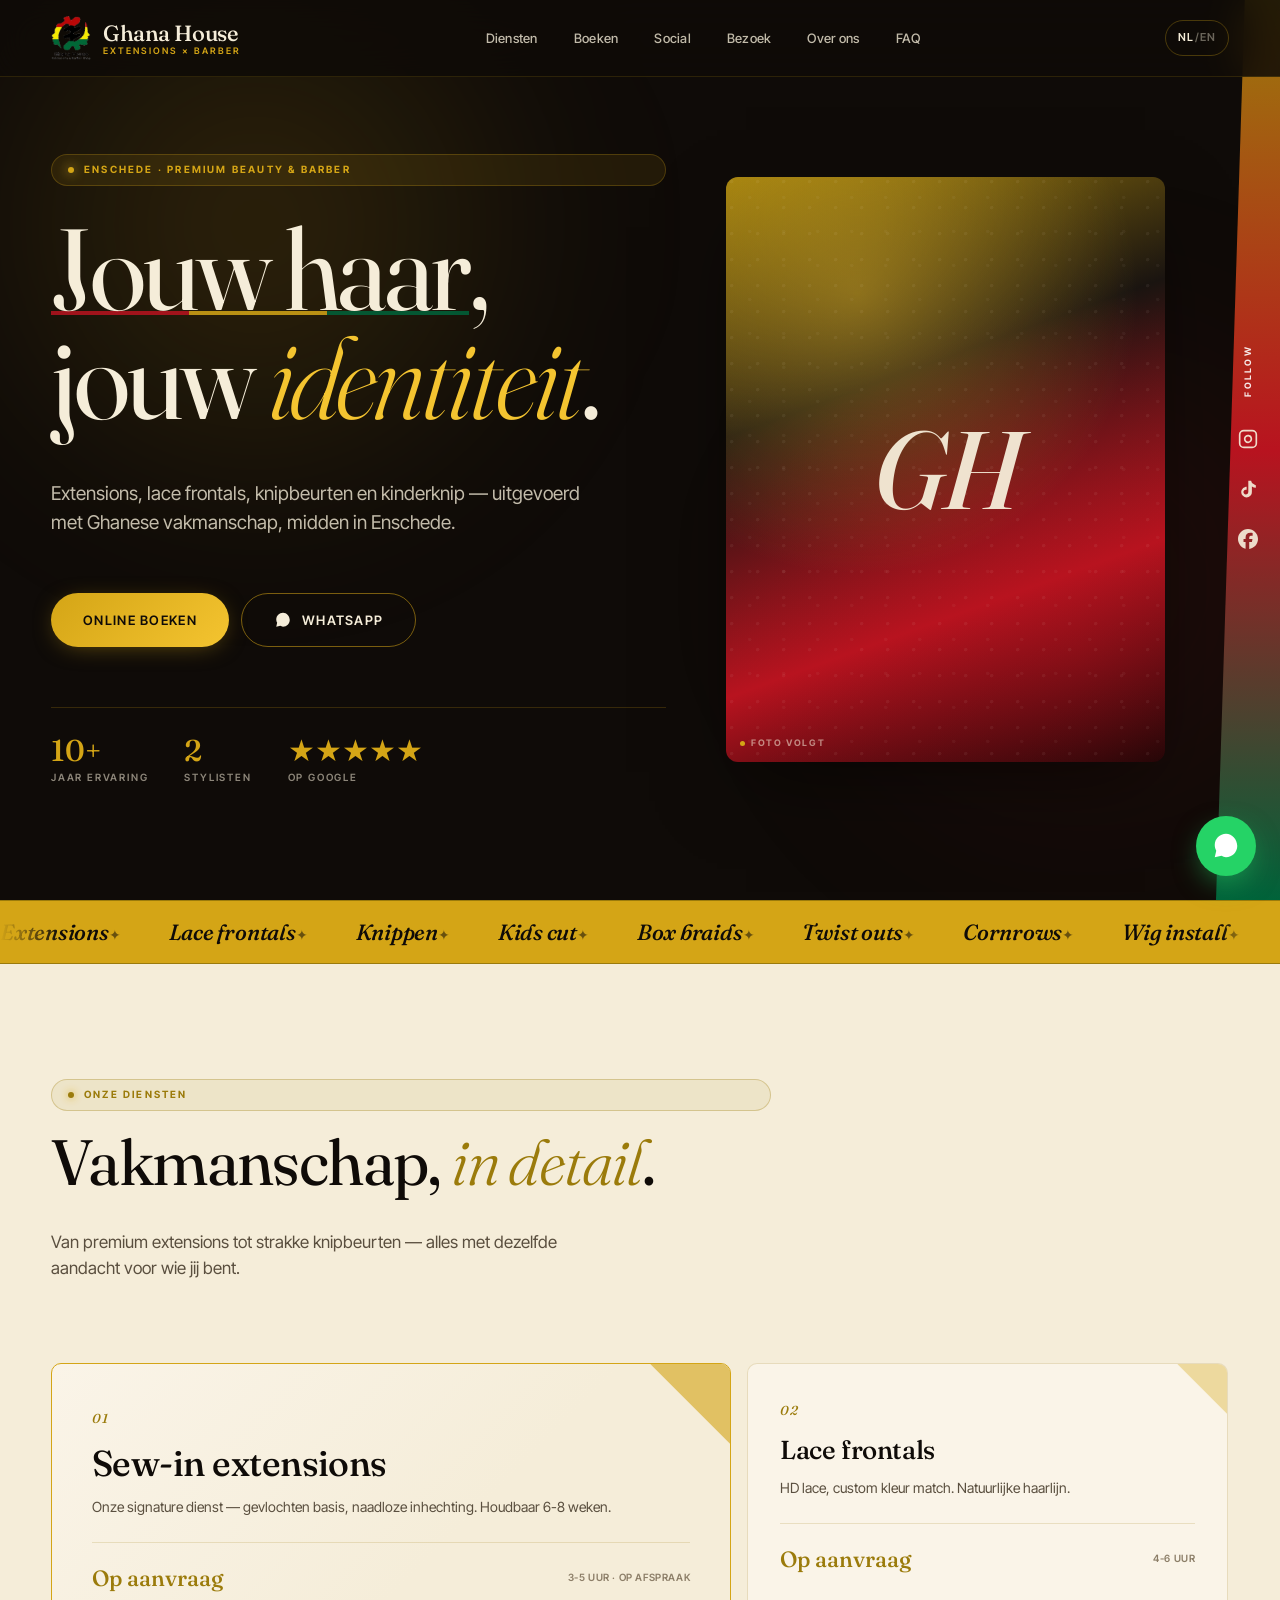
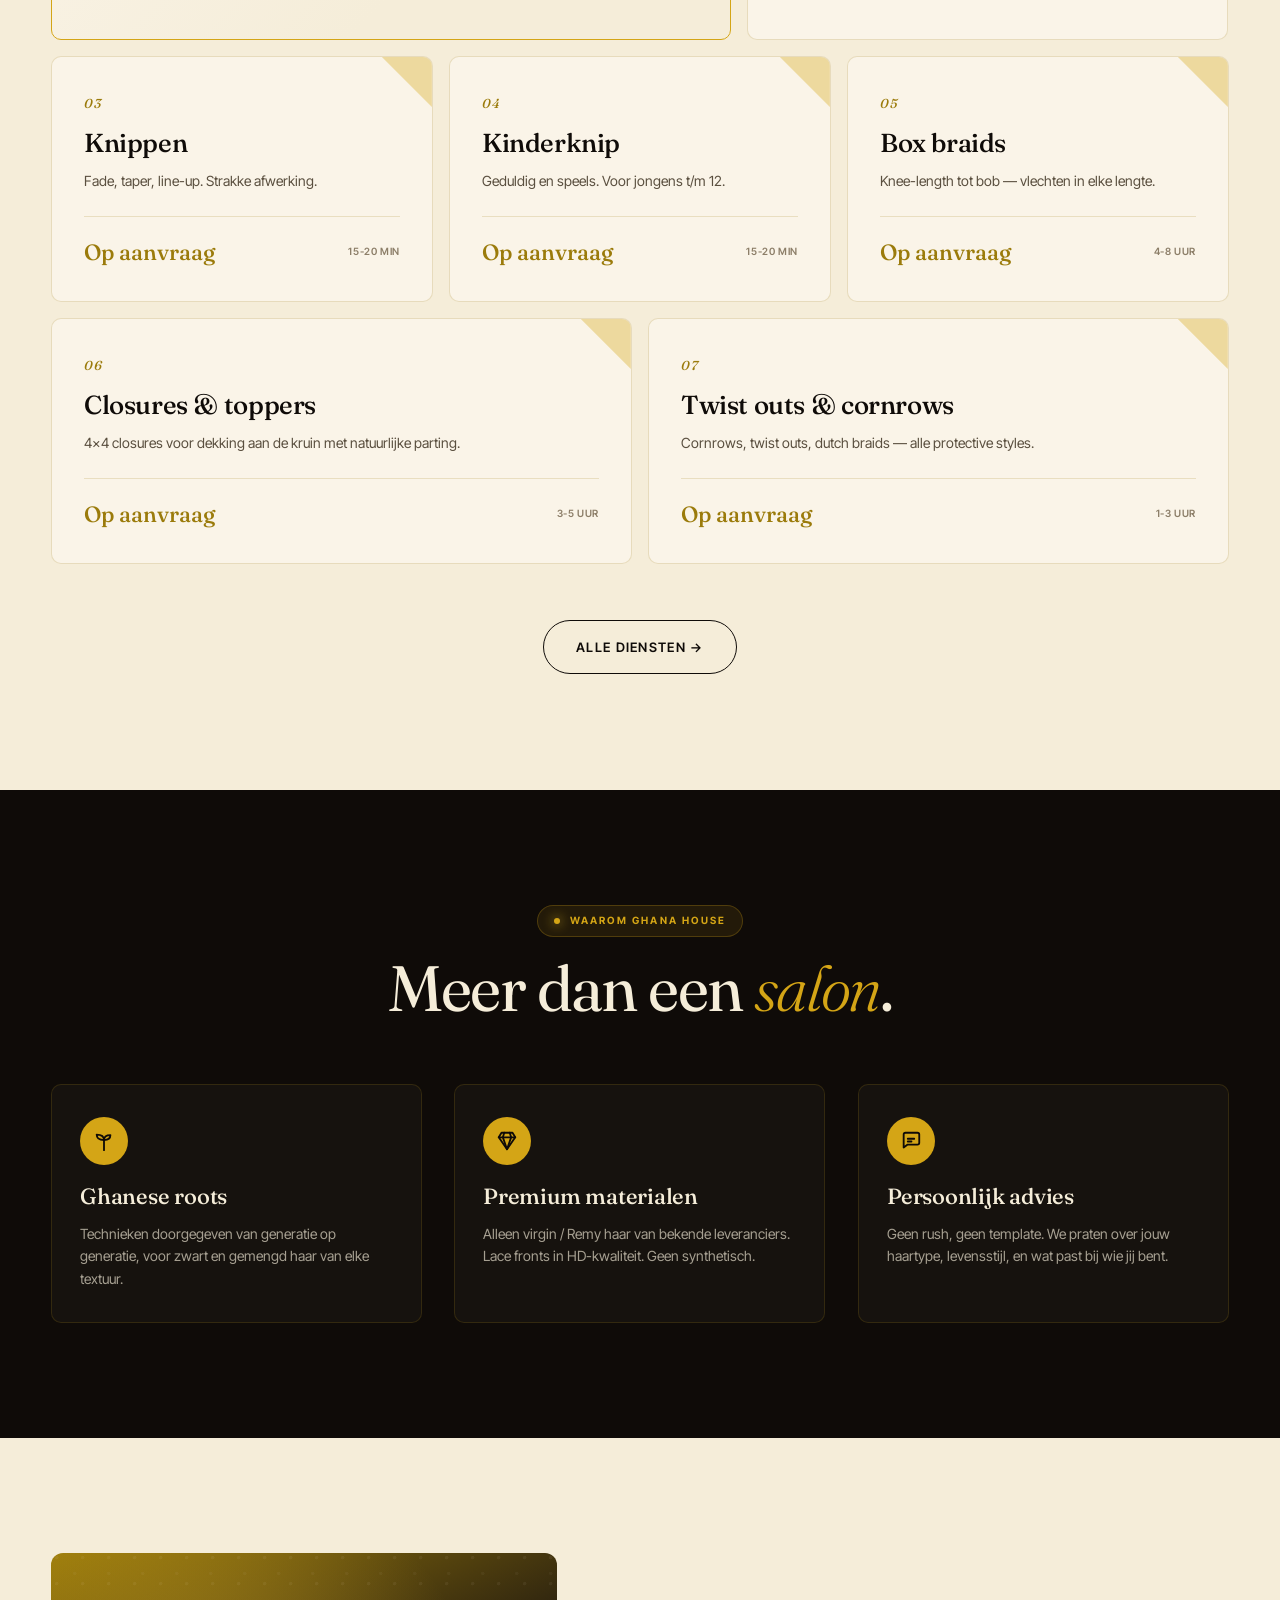
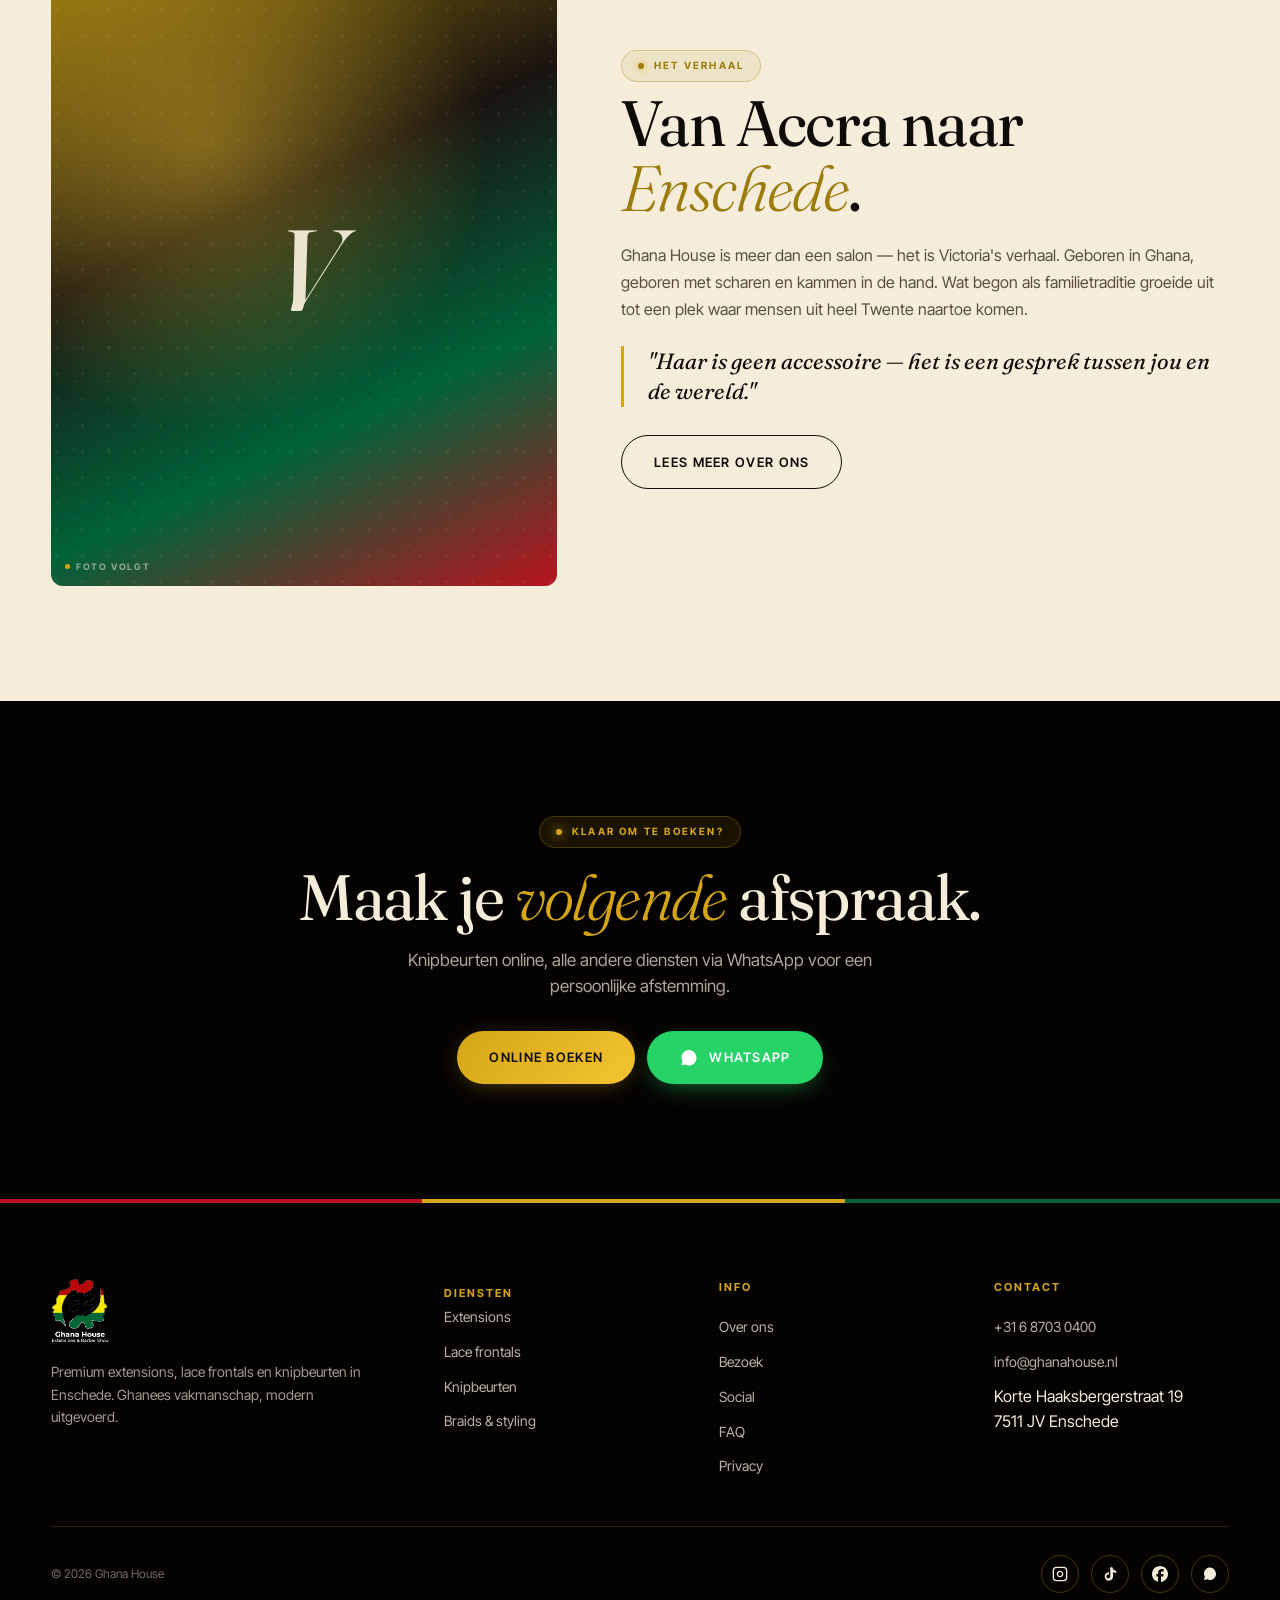
==== commit c2b42cd7: "Add privacy statement (AVG) + footer links; link Google rating to real profile - New privacy.html: b" ====
--- a/index.html
+++ b/index.html
@@ -122,11 +122,11 @@
               <div class="hero-stat-label" data-lang="nl">Stylisten</div>
               <div class="hero-stat-label" data-lang="en">Stylists</div>
             </div>
-            <div class="hero-stat">
+            <a class="hero-stat" href="https://share.google/lDGjUx62SWGhLpPBK" target="_blank" rel="noopener" aria-label="Ghana House op Google">
               <div class="hero-stat-num">★★★★★</div>
               <div class="hero-stat-label" data-lang="nl">Op Google</div>
               <div class="hero-stat-label" data-lang="en">On Google</div>
-            </div>
+            </a>
           </div>
         </div>
         <div class="hero-visual reveal reveal-delay-2">
@@ -372,7 +372,7 @@
             <li><a href="/about"><span data-lang="nl">Over ons</span><span data-lang="en">About</span></a></li>
             <li><a href="/visit"><span data-lang="nl">Bezoek</span><span data-lang="en">Visit</span></a></li>
             <li><a href="/social">Social</a></li>
-            <li><a href="/faq">FAQ</a></li>
+            <li><a href="/faq">FAQ</a></li><li><a href="/privacy">Privacy</a></li>
           </ul>
         </div>
         <div class="footer-col">
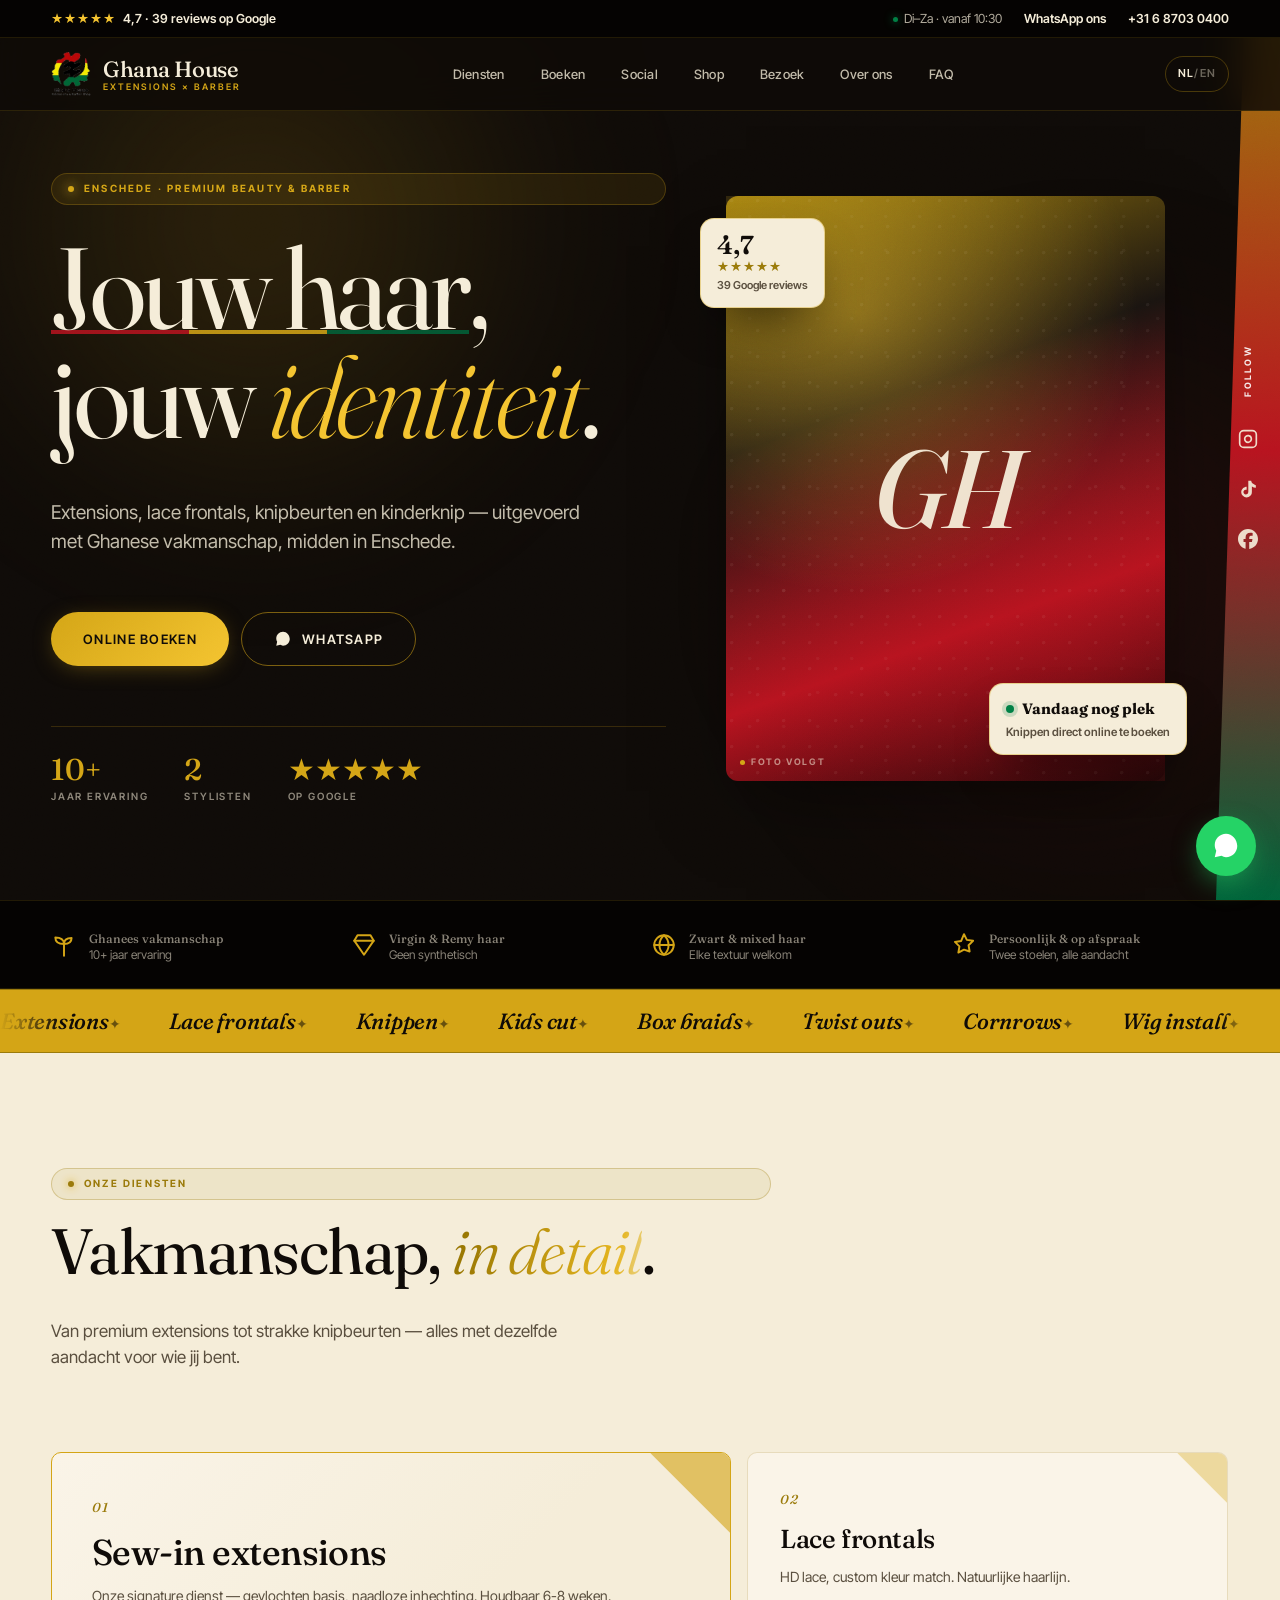
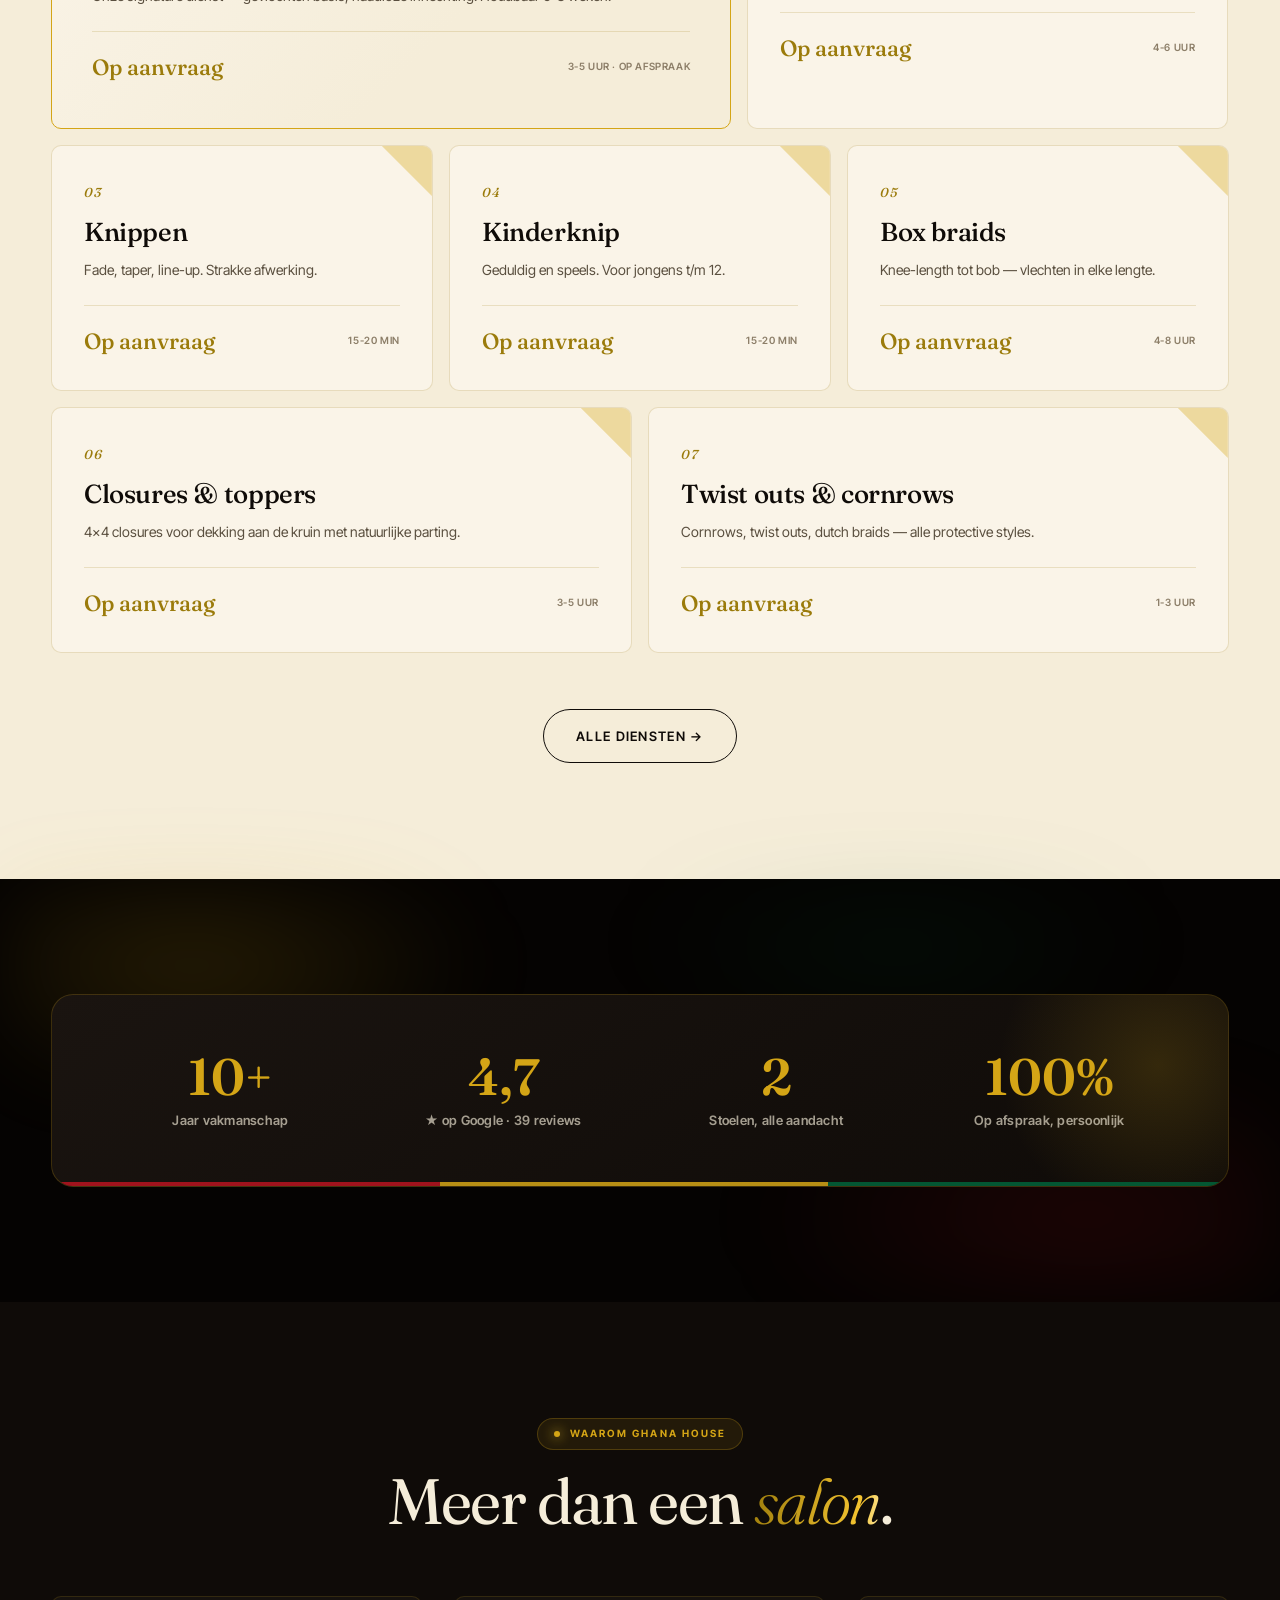
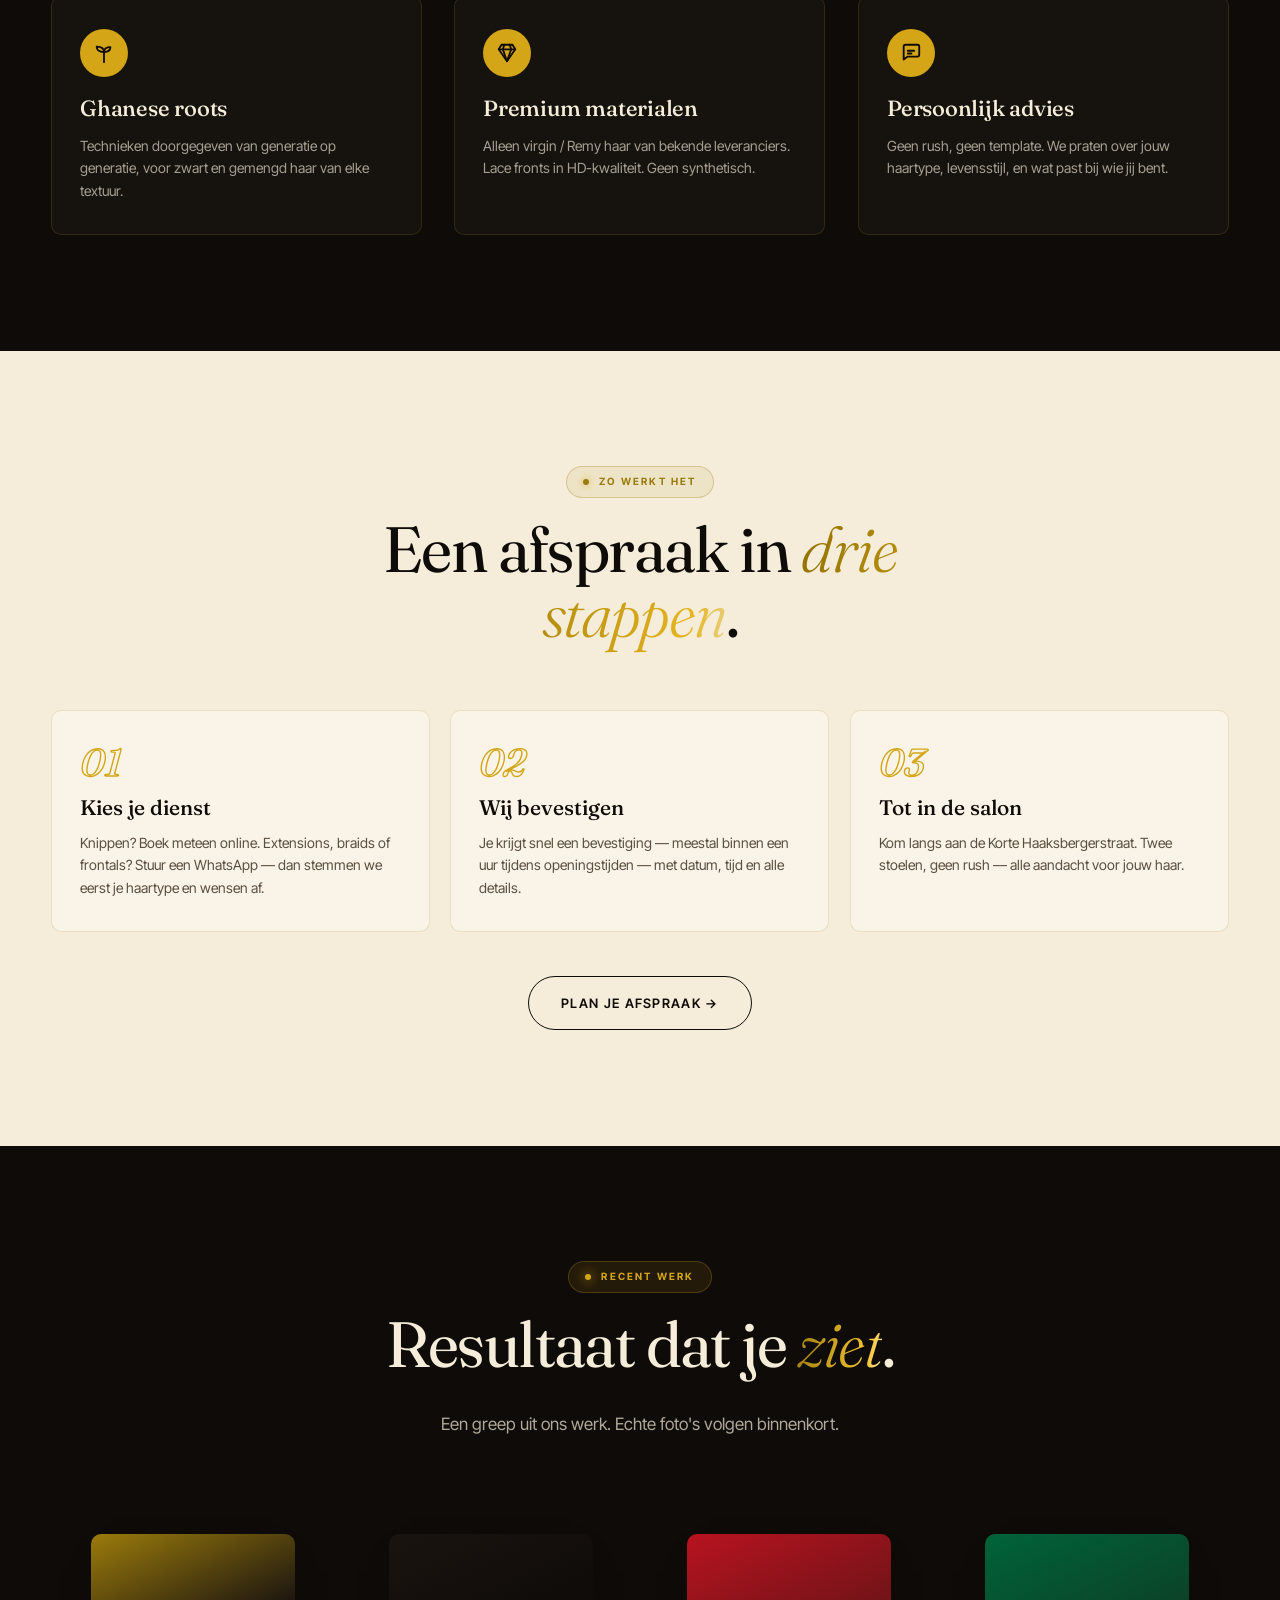
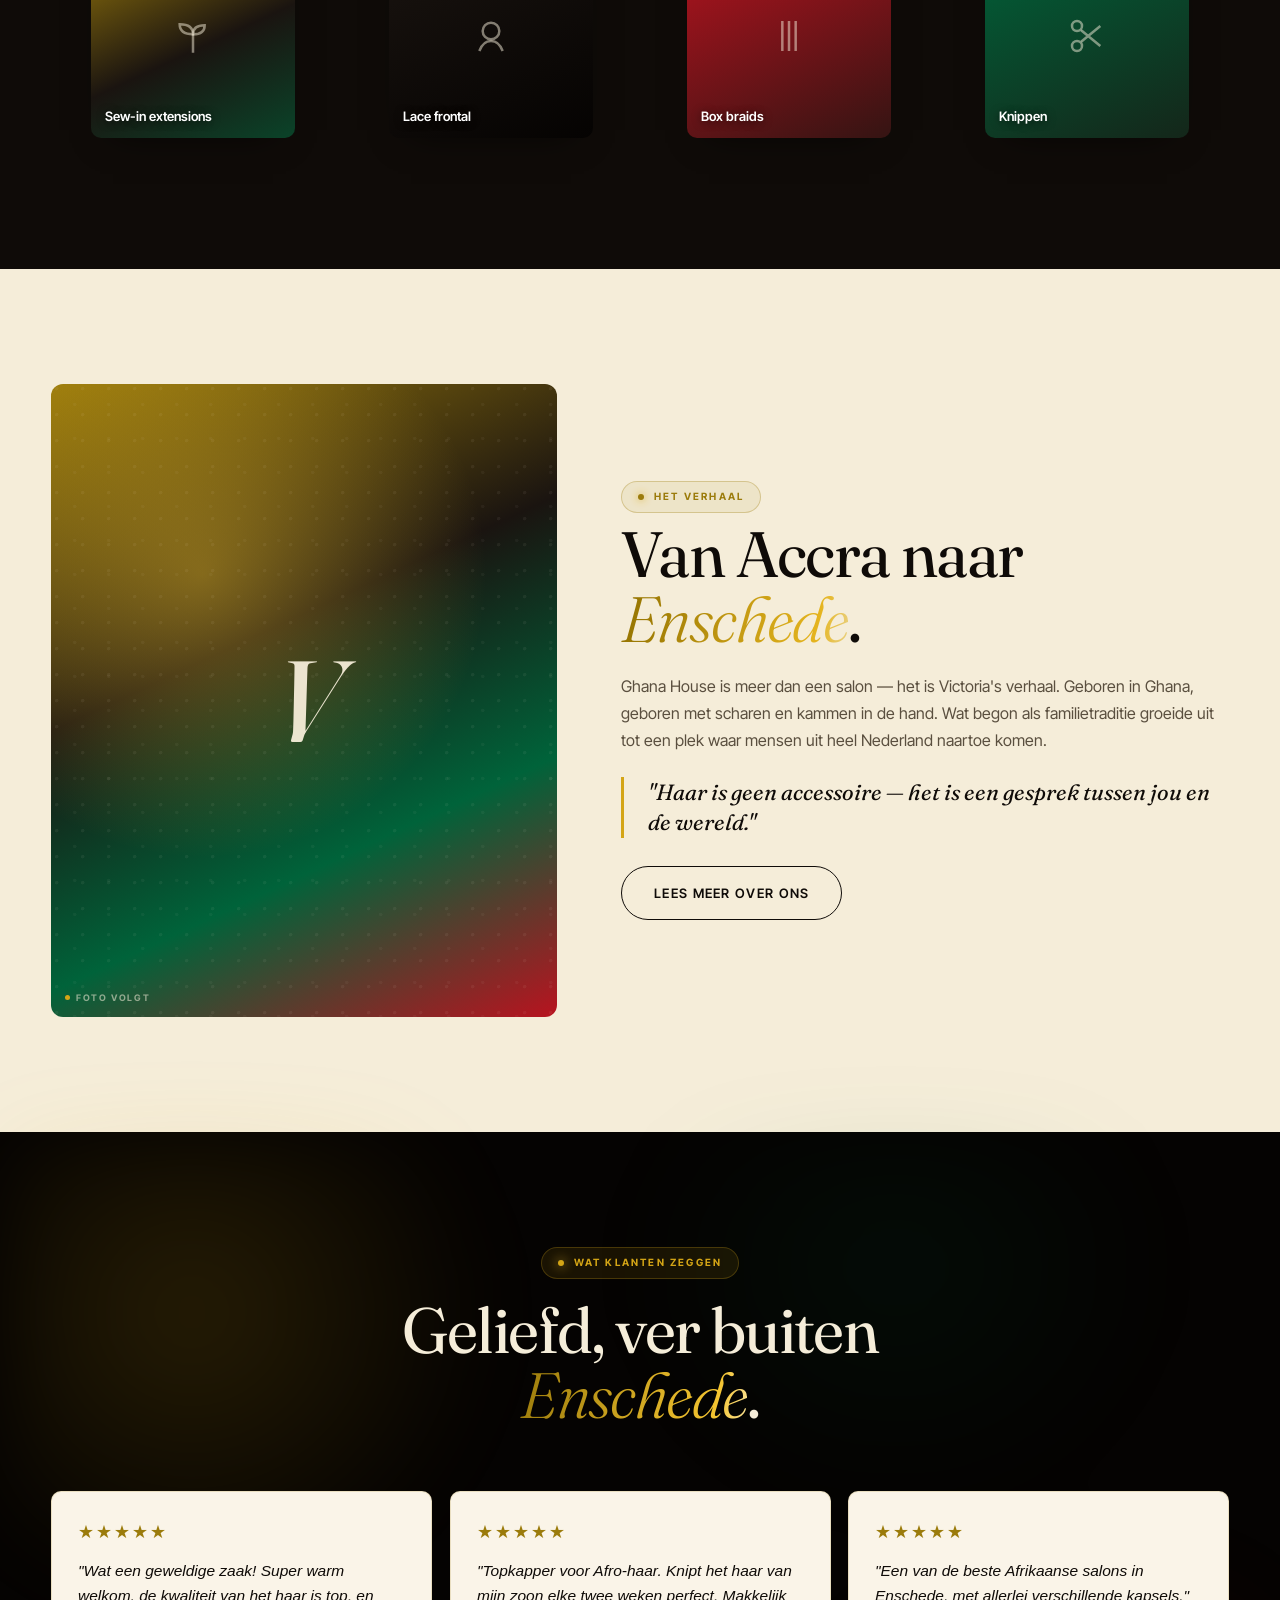
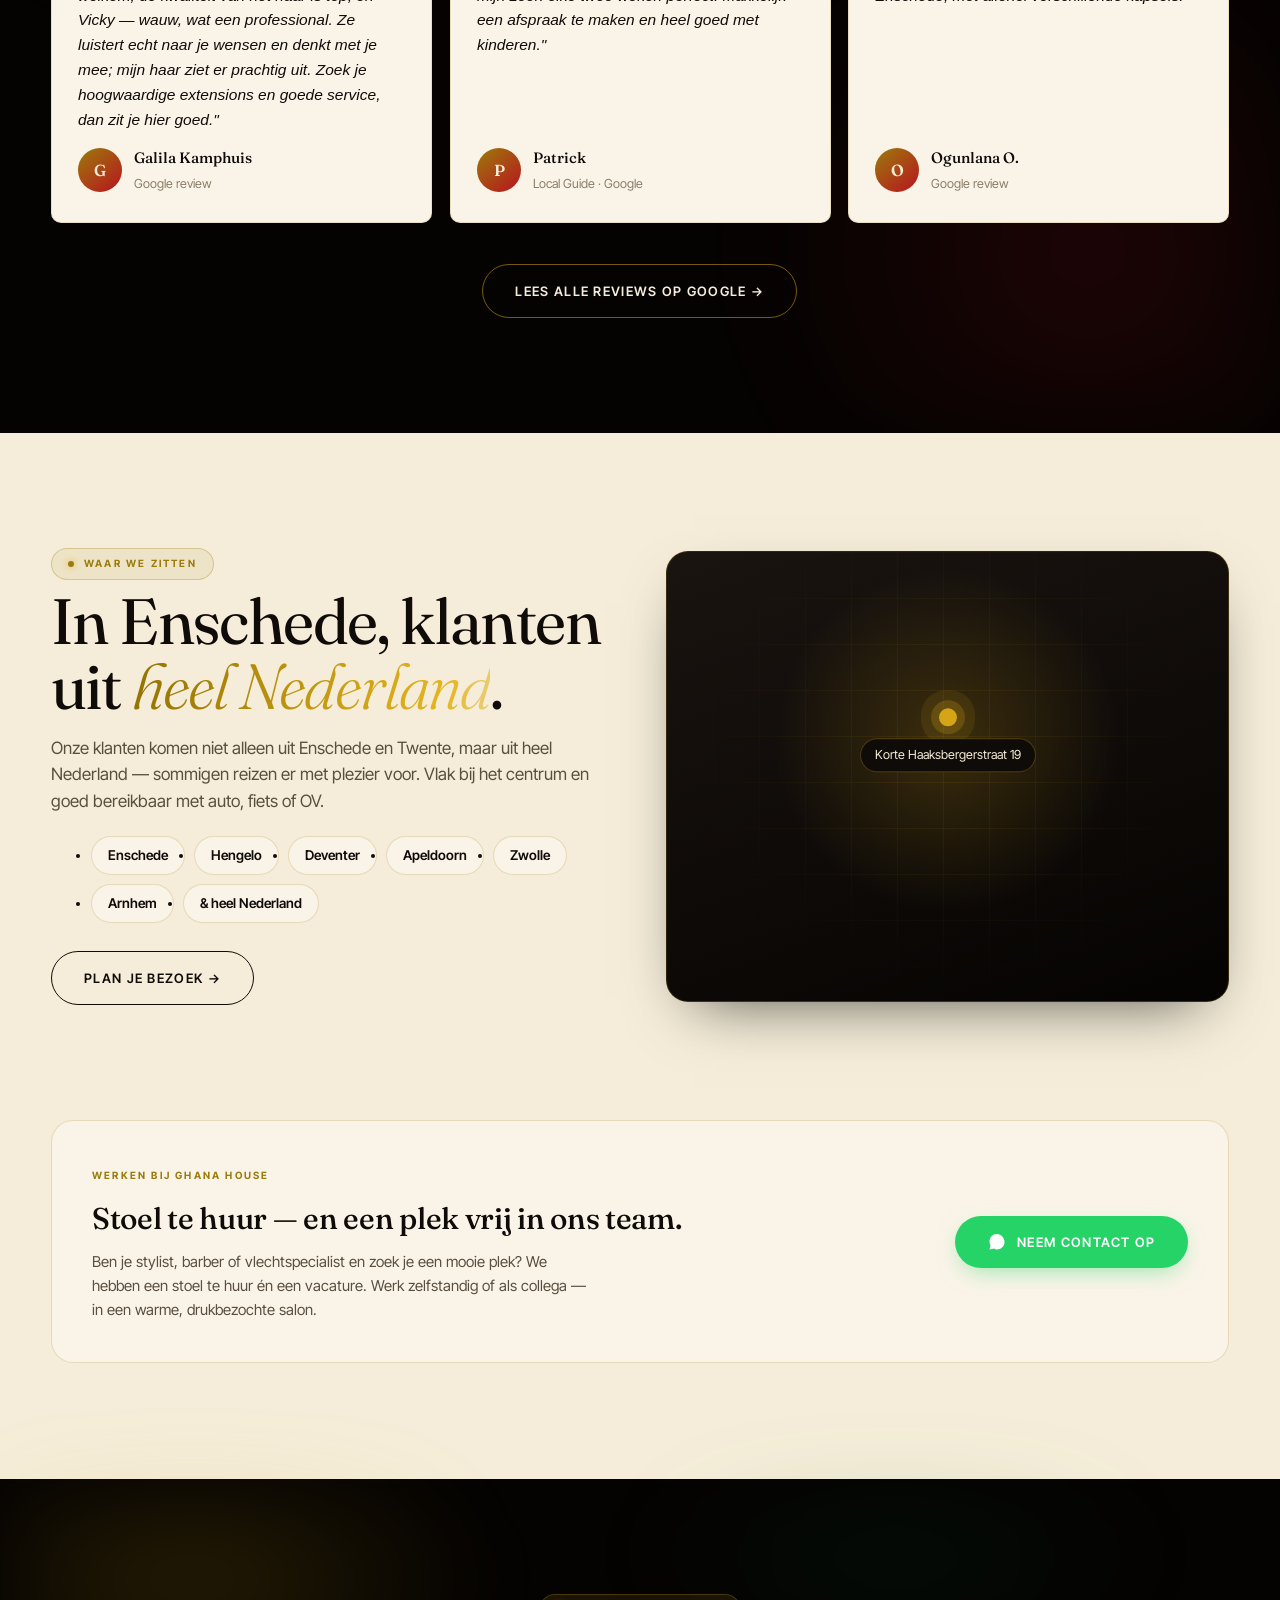
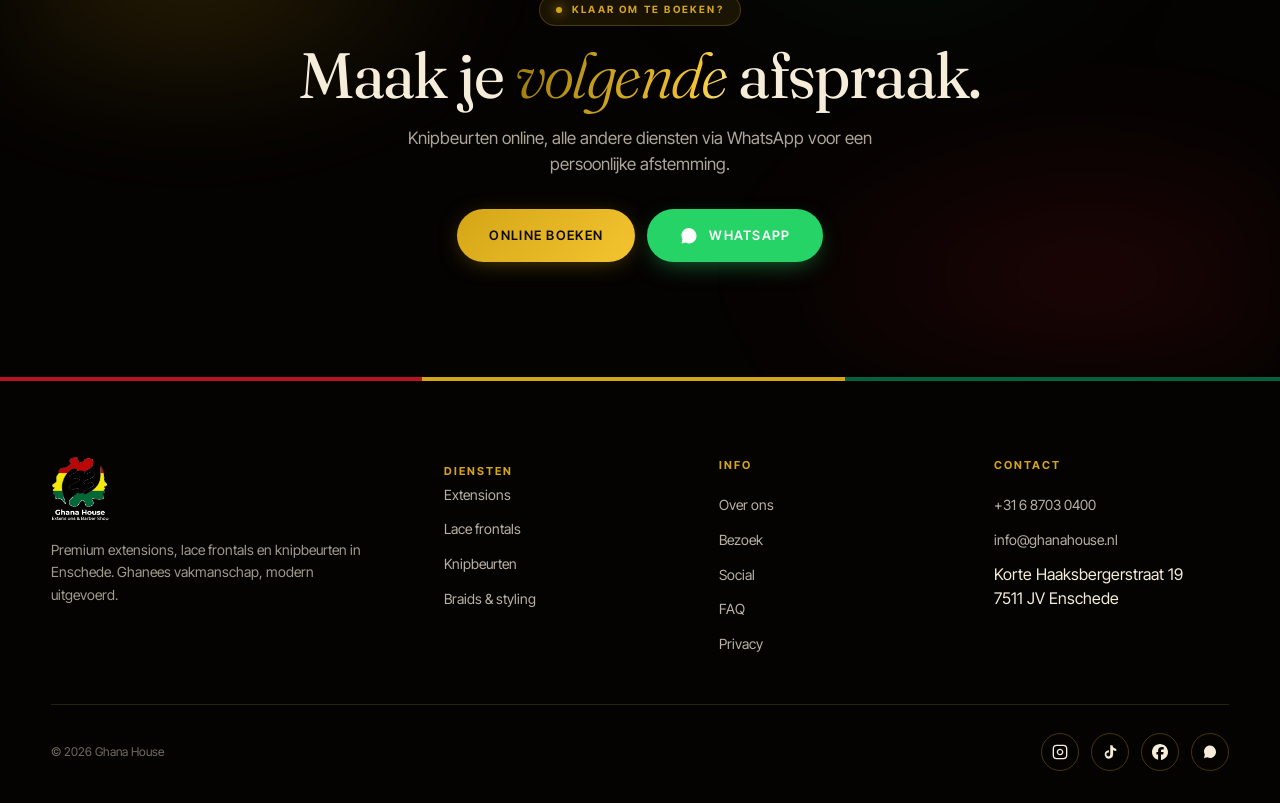
==== commit 6e02a597: "Site: webshop met winkelmand-drawer + visuele "all out"-laag + rijk herontwerp Winkelmand/checkout h" ====
--- a/index.html
+++ b/index.html
@@ -20,13 +20,26 @@
   <meta name="twitter:title" content="Ghana House — Premium Extensions &amp; Barber in Enschede" />
   <meta name="twitter:description" content="Ghana House — Enschede's premium beauty & barber. Extensions, lace frontals, knipbeurten, kids cuts. Korte Haaksbergerstraat 19. Boek via WhatsApp of online." />
   <meta name="twitter:image" content="https://ghanahouse.nl/logo.png" />
-  <link rel="stylesheet" href="styles.css" />
+  <link rel="stylesheet" href="styles.css?v=5" />
 </head>
 <body>
   <a class="skip-link" href="#main"><span data-lang="nl">Naar inhoud</span><span data-lang="en">Skip to content</span></a>
 
   <!-- HEADER -->
-  <header class="site-header">
+  <header class="site-header has-bar">
+    <div class="utility-bar">
+      <div class="utility-bar-inner">
+        <a class="u-rating" href="https://share.google/lDGjUx62SWGhLpPBK" target="_blank" rel="noopener">
+          <span class="u-stars">★★★★★</span>
+          <span data-lang="nl">4,7 · 39 reviews op Google</span><span data-lang="en">4.7 · 39 reviews on Google</span>
+        </a>
+        <div class="u-right">
+          <span class="u-hide"><span class="u-dot"></span><span data-lang="nl">Di–Za · vanaf 10:30</span><span data-lang="en">Tue–Sat · from 10:30</span></span>
+          <a href="https://wa.me/31687030400" target="_blank" rel="noopener"><span data-lang="nl">WhatsApp ons</span><span data-lang="en">WhatsApp us</span></a>
+          <a href="tel:+31687030400">+31 6 8703 0400</a>
+        </div>
+      </div>
+    </div>
     <div class="header-inner">
       <a href="/" class="brand-logo">
         <img src="logo.png" alt="Ghana House" />
@@ -39,6 +52,7 @@
         <a href="/services"><span data-lang="nl">Diensten</span><span data-lang="en">Services</span></a>
         <a href="/booking"><span data-lang="nl">Boeken</span><span data-lang="en">Book</span></a>
         <a href="/social"><span data-lang="nl">Social</span><span data-lang="en">Social</span></a>
+        <a href="/shop">Shop</a>
         <a href="/visit"><span data-lang="nl">Bezoek</span><span data-lang="en">Visit</span></a>
         <a href="/about"><span data-lang="nl">Over ons</span><span data-lang="en">About</span></a>
         <a href="/faq">FAQ</a>
@@ -63,6 +77,7 @@
       <a href="/services" class="m-link"><span data-lang="nl">Diensten</span><span data-lang="en">Services</span></a>
       <a href="/booking" class="m-link"><span data-lang="nl">Boeken</span><span data-lang="en">Book</span></a>
       <a href="/social" class="m-link"><span data-lang="nl">Social</span><span data-lang="en">Social</span></a>
+      <a href="/shop" class="m-link">Shop</a>
       <a href="/visit" class="m-link"><span data-lang="nl">Bezoek</span><span data-lang="en">Visit</span></a>
       <a href="/about" class="m-link"><span data-lang="nl">Over ons</span><span data-lang="en">About</span></a>
       <a href="/faq" class="m-link">FAQ</a>
@@ -136,6 +151,17 @@
             <span class="hero-visual-logo">GH</span>
             <span class="visual-caption"><span data-lang="nl">Foto volgt</span><span data-lang="en">Photo coming</span></span>
           </div>
+          <a class="proof-card proof-rating" href="https://share.google/lDGjUx62SWGhLpPBK" target="_blank" rel="noopener">
+            <div>
+              <div class="pr-num">4,7</div>
+              <div class="pr-stars">★★★★★</div>
+              <div class="pr-sub"><span data-lang="nl">39 Google reviews</span><span data-lang="en">39 Google reviews</span></div>
+            </div>
+          </a>
+          <div class="proof-card proof-book">
+            <strong><span class="pb-dot"></span><span data-lang="nl">Vandaag nog plek</span><span data-lang="en">Spots today</span></strong>
+            <small><span data-lang="nl">Knippen direct online te boeken</span><span data-lang="en">Cuts bookable online now</span></small>
+          </div>
         </div>
       </div>
 
@@ -155,6 +181,28 @@
         </div>
       </div>
     </section>
+
+    <!-- TRUST STRIP -->
+    <div class="trust-strip">
+      <div class="trust-strip-inner">
+        <div class="trust-item reveal">
+          <svg viewBox="0 0 24 24" fill="none" stroke="currentColor" stroke-width="1.8" stroke-linecap="round" stroke-linejoin="round"><path d="M12 22V11"/><path d="M12 11C12 7 9 5 4 5c0 4 3 6 8 6Z"/><path d="M12 11c0-3.5 2.5-5.5 7-5.5 0 3.5-2.5 5.5-7 5.5Z"/></svg>
+          <div><strong><span data-lang="nl">Ghanees vakmanschap</span><span data-lang="en">Ghanaian craft</span></strong><span data-lang="nl">10+ jaar ervaring</span><span data-lang="en">10+ years experience</span></div>
+        </div>
+        <div class="trust-item reveal reveal-delay-1">
+          <svg viewBox="0 0 24 24" fill="none" stroke="currentColor" stroke-width="1.8" stroke-linecap="round" stroke-linejoin="round"><path d="M6 3h12l3 5-9 13L3 8Z"/><path d="M3 8h18"/></svg>
+          <div><strong><span data-lang="nl">Virgin &amp; Remy haar</span><span data-lang="en">Virgin &amp; Remy hair</span></strong><span data-lang="nl">Geen synthetisch</span><span data-lang="en">No synthetic</span></div>
+        </div>
+        <div class="trust-item reveal reveal-delay-2">
+          <svg viewBox="0 0 24 24" fill="none" stroke="currentColor" stroke-width="1.8" stroke-linecap="round" stroke-linejoin="round"><circle cx="12" cy="12" r="9"/><path d="M3 12h18"/><path d="M12 3c2.8 2.4 4.2 5.5 4.2 9s-1.4 6.6-4.2 9c-2.8-2.4-4.2-5.5-4.2-9S9.2 5.4 12 3Z"/></svg>
+          <div><strong><span data-lang="nl">Zwart &amp; mixed haar</span><span data-lang="en">Black &amp; mixed hair</span></strong><span data-lang="nl">Elke textuur welkom</span><span data-lang="en">Every texture welcome</span></div>
+        </div>
+        <div class="trust-item reveal reveal-delay-3">
+          <svg viewBox="0 0 24 24" fill="none" stroke="currentColor" stroke-width="1.8" stroke-linecap="round" stroke-linejoin="round"><path d="M12 2l2.6 5.3 5.8.85-4.2 4.1 1 5.75L12 16.3 6.8 19l1-5.75-4.2-4.1 5.8-.85Z"/></svg>
+          <div><strong><span data-lang="nl">Persoonlijk &amp; op afspraak</span><span data-lang="en">Personal &amp; by appointment</span></strong><span data-lang="nl">Twee stoelen, alle aandacht</span><span data-lang="en">Two chairs, full attention</span></div>
+        </div>
+      </div>
+    </div>
 
     <!-- MARQUEE -->
     <div class="marquee">
@@ -265,6 +313,20 @@
       </div>
     </section>
 
+    <!-- STATS -->
+    <section class="section-noir">
+      <div class="container">
+        <div class="stat-band reveal">
+          <div class="stat-band-grid">
+            <div class="stat-cell"><div class="stat-n">10+</div><div class="stat-l"><span data-lang="nl">Jaar vakmanschap</span><span data-lang="en">Years of craft</span></div></div>
+            <a class="stat-cell" href="https://share.google/lDGjUx62SWGhLpPBK" target="_blank" rel="noopener" style="display:block"><div class="stat-n">4,7</div><div class="stat-l"><span data-lang="nl">★ op Google · 39 reviews</span><span data-lang="en">★ on Google · 39 reviews</span></div></a>
+            <div class="stat-cell"><div class="stat-n">2</div><div class="stat-l"><span data-lang="nl">Stoelen, alle aandacht</span><span data-lang="en">Chairs, full attention</span></div></div>
+            <div class="stat-cell"><div class="stat-n">100%</div><div class="stat-l"><span data-lang="nl">Op afspraak, persoonlijk</span><span data-lang="en">By appointment, personal</span></div></div>
+          </div>
+        </div>
+      </div>
+    </section>
+
     <!-- WHY US — features on dark -->
     <section class="section-dark">
       <div class="container">
@@ -295,6 +357,69 @@
             <h3><span data-lang="nl">Persoonlijk advies</span><span data-lang="en">Personal advice</span></h3>
             <p><span data-lang="nl">Geen rush, geen template. We praten over jouw haartype, levensstijl, en wat past bij wie jij bent.</span><span data-lang="en">No rush, no template. We talk about your hair type, lifestyle, and what fits who you are.</span></p>
           </div>
+        </div>
+      </div>
+    </section>
+
+    <!-- PROCESS -->
+    <section class="section-cream">
+      <div class="container">
+        <div class="section-head center reveal">
+          <span class="eyebrow"><span data-lang="nl">Zo werkt het</span><span data-lang="en">How it works</span></span>
+          <h2 class="section-title"><span data-lang="nl">Een afspraak in <em>drie stappen</em>.</span><span data-lang="en">An appointment in <em>three steps</em>.</span></h2>
+        </div>
+        <div class="process-grid">
+          <div class="process-step reveal">
+            <span class="ps-num"></span>
+            <h3><span data-lang="nl">Kies je dienst</span><span data-lang="en">Pick your service</span></h3>
+            <p><span data-lang="nl">Knippen? Boek meteen online. Extensions, braids of frontals? Stuur een WhatsApp — dan stemmen we eerst je haartype en wensen af.</span><span data-lang="en">A cut? Book online right away. Extensions, braids or frontals? Send a WhatsApp so we can first discuss your hair type and wishes.</span></p>
+          </div>
+          <div class="process-step reveal reveal-delay-1">
+            <span class="ps-num"></span>
+            <h3><span data-lang="nl">Wij bevestigen</span><span data-lang="en">We confirm</span></h3>
+            <p><span data-lang="nl">Je krijgt snel een bevestiging — meestal binnen een uur tijdens openingstijden — met datum, tijd en alle details.</span><span data-lang="en">You get a quick confirmation, usually within an hour during opening hours, with date, time and all details.</span></p>
+          </div>
+          <div class="process-step reveal reveal-delay-2">
+            <span class="ps-num"></span>
+            <h3><span data-lang="nl">Tot in de salon</span><span data-lang="en">See you at the salon</span></h3>
+            <p><span data-lang="nl">Kom langs aan de Korte Haaksbergerstraat. Twee stoelen, geen rush — alle aandacht voor jouw haar.</span><span data-lang="en">Drop by on Korte Haaksbergerstraat. Two chairs, no rush — full attention for your hair.</span></p>
+          </div>
+        </div>
+        <div style="margin-top: 44px; text-align: center;" class="reveal">
+          <a href="/booking" class="btn btn-outline-dark"><span data-lang="nl">Plan je afspraak →</span><span data-lang="en">Plan your appointment →</span></a>
+        </div>
+      </div>
+    </section>
+
+    <!-- GALLERY -->
+    <section class="section-dark">
+      <div class="container">
+        <div class="section-head center reveal">
+          <span class="eyebrow"><span data-lang="nl">Recent werk</span><span data-lang="en">Recent work</span></span>
+          <h2 class="section-title"><span data-lang="nl">Resultaat dat je <em>ziet</em>.</span><span data-lang="en">Results you can <em>see</em>.</span></h2>
+          <p class="section-intro" style="margin-left:auto;margin-right:auto;"><span data-lang="nl">Een greep uit ons werk. Echte foto's volgen binnenkort.</span><span data-lang="en">A glimpse of our work. Real photos coming soon.</span></p>
+        </div>
+        <div class="gallery-grid">
+          <figure class="g-tile reveal">
+            <img class="visual-photo" src="photos/gallery1.jpg" alt="Sew-in extensions" onerror="this.remove()" />
+            <div class="g-tile-fallback"><svg viewBox="0 0 24 24" fill="none" stroke="currentColor" stroke-width="1.5"><path d="M12 22V11"/><path d="M12 11C12 7 9 5 4 5c0 4 3 6 8 6Z"/><path d="M12 11c0-3.5 2.5-5.5 7-5.5 0 3.5-2.5 5.5-7 5.5Z"/></svg></div>
+            <span class="g-tile-label">Sew-in extensions</span>
+          </figure>
+          <figure class="g-tile reveal reveal-delay-1">
+            <img class="visual-photo" src="photos/gallery2.jpg" alt="Lace frontal" onerror="this.remove()" />
+            <div class="g-tile-fallback"><svg viewBox="0 0 24 24" fill="none" stroke="currentColor" stroke-width="1.5"><circle cx="12" cy="9" r="5"/><path d="M5 21c1.5-4 4-6 7-6s5.5 2 7 6"/></svg></div>
+            <span class="g-tile-label">Lace frontal</span>
+          </figure>
+          <figure class="g-tile reveal reveal-delay-2">
+            <img class="visual-photo" src="photos/gallery3.jpg" alt="Box braids" onerror="this.remove()" />
+            <div class="g-tile-fallback"><svg viewBox="0 0 24 24" fill="none" stroke="currentColor" stroke-width="1.5"><path d="M8 3v18M12 3v18M16 3v18"/></svg></div>
+            <span class="g-tile-label">Box braids</span>
+          </figure>
+          <figure class="g-tile reveal reveal-delay-3">
+            <img class="visual-photo" src="photos/gallery4.jpg" alt="Fresh cut" onerror="this.remove()" />
+            <div class="g-tile-fallback"><svg viewBox="0 0 24 24" fill="none" stroke="currentColor" stroke-width="1.5"><circle cx="6" cy="6" r="3"/><circle cx="6" cy="18" r="3"/><path d="M8.5 8.5 20 18M8.5 15.5 20 6"/></svg></div>
+            <span class="g-tile-label"><span data-lang="nl">Knippen</span><span data-lang="en">Fresh cut</span></span>
+          </figure>
         </div>
       </div>
     </section>
@@ -312,7 +437,7 @@
           <div class="story-content reveal reveal-delay-1">
             <span class="eyebrow"><span data-lang="nl">Het verhaal</span><span data-lang="en">The story</span></span>
             <h2 class="section-title" style="margin-top: 8px;"><span data-lang="nl">Van Accra naar <em>Enschede</em>.</span><span data-lang="en">From Accra to <em>Enschede</em>.</span></h2>
-            <p><span data-lang="nl">Ghana House is meer dan een salon — het is Victoria's verhaal. Geboren in Ghana, geboren met scharen en kammen in de hand. Wat begon als familietraditie groeide uit tot een plek waar mensen uit heel Twente naartoe komen.</span><span data-lang="en">Ghana House is more than a salon — it's Victoria's story. Born in Ghana, born with scissors and combs in hand. What started as family tradition grew into a place where people from all over Twente come.</span></p>
+            <p><span data-lang="nl">Ghana House is meer dan een salon — het is Victoria's verhaal. Geboren in Ghana, geboren met scharen en kammen in de hand. Wat begon als familietraditie groeide uit tot een plek waar mensen uit heel Nederland naartoe komen.</span><span data-lang="en">Ghana House is more than a salon — it's Victoria's story. Born in Ghana, born with scissors and combs in hand. What started as family tradition grew into a place where people from all over the Netherlands come.</span></p>
             <div class="story-quote"><span data-lang="nl">"Haar is geen accessoire — het is een gesprek tussen jou en de wereld."</span><span data-lang="en">"Hair is not an accessory — it's a conversation between you and the world."</span></div>
             <div style="margin-top: 28px;">
               <a href="/about" class="btn btn-outline-dark">
@@ -321,6 +446,79 @@
               </a>
             </div>
           </div>
+        </div>
+      </div>
+    </section>
+
+    <!-- TESTIMONIALS -->
+    <section class="section-noir">
+      <div class="container">
+        <div class="section-head center reveal">
+          <span class="eyebrow"><span data-lang="nl">Wat klanten zeggen</span><span data-lang="en">What clients say</span></span>
+          <h2 class="section-title"><span data-lang="nl">Geliefd, ver buiten <em>Enschede</em>.</span><span data-lang="en">Loved, far beyond <em>Enschede</em>.</span></h2>
+        </div>
+        <div class="reviews-grid">
+          <article class="review-card reveal">
+            <div class="review-stars">★★★★★</div>
+            <p><span data-lang="nl">"Wat een geweldige zaak! Super warm welkom, de kwaliteit van het haar is top, en Vicky — wauw, wat een professional. Ze luistert echt naar je wensen en denkt met je mee; mijn haar ziet er prachtig uit. Zoek je hoogwaardige extensions en goede service, dan zit je hier goed."</span><span data-lang="en">"What a great business! A super warm welcome, the quality of the hair is amazing, and Vicky, what a professional. She listens carefully to your wishes and thinks along with you; my hair looks beautiful. If you're looking for high-quality extensions and good service, you've come to the right place."</span></p>
+            <div class="review-who"><div class="review-av">G</div><div><strong>Galila Kamphuis</strong><small>Google review</small></div></div>
+          </article>
+          <article class="review-card reveal reveal-delay-1">
+            <div class="review-stars">★★★★★</div>
+            <p><span data-lang="nl">"Topkapper voor Afro-haar. Knipt het haar van mijn zoon elke twee weken perfect. Makkelijk een afspraak te maken en heel goed met kinderen."</span><span data-lang="en">"Great Afro hairdresser. Cuts my son's hair perfectly every two weeks. Easy to schedule an appointment, and they're great with kids."</span></p>
+            <div class="review-who"><div class="review-av">P</div><div><strong>Patrick</strong><small>Local Guide · Google</small></div></div>
+          </article>
+          <article class="review-card reveal reveal-delay-2">
+            <div class="review-stars">★★★★★</div>
+            <p><span data-lang="nl">"Een van de beste Afrikaanse salons in Enschede, met allerlei verschillende kapsels."</span><span data-lang="en">"One of the best African salons in Enschede, with all kinds of different hairstyles."</span></p>
+            <div class="review-who"><div class="review-av">O</div><div><strong>Ogunlana O.</strong><small>Google review</small></div></div>
+          </article>
+        </div>
+        <div style="margin-top: 40px; text-align: center;" class="reveal">
+          <a href="https://share.google/lDGjUx62SWGhLpPBK" target="_blank" rel="noopener" class="btn btn-outline"><span data-lang="nl">Lees alle reviews op Google →</span><span data-lang="en">Read all reviews on Google →</span></a>
+        </div>
+      </div>
+    </section>
+
+    <!-- SERVICE AREA -->
+    <section class="section-cream">
+      <div class="container">
+        <div class="area-grid">
+          <div class="reveal">
+            <span class="eyebrow"><span data-lang="nl">Waar we zitten</span><span data-lang="en">Where we are</span></span>
+            <h2 class="section-title" style="margin: 8px 0 16px;"><span data-lang="nl">In Enschede, klanten uit <em>heel Nederland</em>.</span><span data-lang="en">In Enschede, clients from <em>across the country</em>.</span></h2>
+            <p class="section-intro"><span data-lang="nl">Onze klanten komen niet alleen uit Enschede en Twente, maar uit heel Nederland — sommigen reizen er met plezier voor. Vlak bij het centrum en goed bereikbaar met auto, fiets of OV.</span><span data-lang="en">Our clients come not just from Enschede and the region, but from across the Netherlands — some happily travel for it. Close to the centre, easy to reach by car, bike or public transport.</span></p>
+            <ul class="area-pills">
+              <li>Enschede</li><li>Hengelo</li><li>Deventer</li><li>Apeldoorn</li><li>Zwolle</li><li>Arnhem</li><li><span data-lang="nl">&amp; heel Nederland</span><span data-lang="en">&amp; nationwide</span></li>
+            </ul>
+            <div style="margin-top: 28px;">
+              <a href="/visit" class="btn btn-outline-dark"><span data-lang="nl">Plan je bezoek →</span><span data-lang="en">Plan your visit →</span></a>
+            </div>
+          </div>
+          <div class="area-map reveal reveal-delay-1">
+            <div class="am-lines"></div>
+            <div class="am-pin">
+              <div class="am-dot"></div>
+              <span class="am-label">Korte Haaksbergerstraat 19</span>
+            </div>
+          </div>
+        </div>
+      </div>
+    </section>
+
+    <!-- WORK WITH US / CHAIR RENTAL -->
+    <section class="section-cream" style="padding-top: 0;">
+      <div class="container">
+        <div class="workwith reveal">
+          <div>
+            <span class="ww-eyebrow"><span data-lang="nl">Werken bij Ghana House</span><span data-lang="en">Work with Ghana House</span></span>
+            <h3><span data-lang="nl">Stoel te huur — en een plek vrij in ons team.</span><span data-lang="en">A chair to rent — and a spot open in our team.</span></h3>
+            <p><span data-lang="nl">Ben je stylist, barber of vlechtspecialist en zoek je een mooie plek? We hebben een stoel te huur én een vacature. Werk zelfstandig of als collega — in een warme, drukbezochte salon.</span><span data-lang="en">Are you a stylist, barber or braiding specialist looking for a great spot? We have a chair to rent and a vacancy. Work independently or as a colleague, in a warm, busy salon.</span></p>
+          </div>
+          <a href="https://wa.me/31687030400?text=Hoi%20Ghana%20House%2C%20ik%20heb%20interesse%20in%20een%20stoel%20huren%20%2F%20de%20vacature." target="_blank" rel="noopener" class="btn btn-wa">
+            <svg viewBox="0 0 32 32" width="18" height="18" fill="currentColor"><path d="M16.003 3C9.382 3 4 8.383 4 15c0 2.124.555 4.193 1.61 6.014L4 28l7.18-1.586A11.94 11.94 0 0 0 16.003 28C22.624 28 28 22.617 28 16S22.624 3 16.003 3z"/></svg>
+            <span data-lang="nl">Neem contact op</span><span data-lang="en">Get in touch</span>
+          </a>
         </div>
       </div>
     </section>
@@ -409,7 +607,16 @@
     <svg viewBox="0 0 32 32" fill="currentColor"><path d="M16.003 3C9.382 3 4 8.383 4 15c0 2.124.555 4.193 1.61 6.014L4 28l7.18-1.586A11.94 11.94 0 0 0 16.003 28C22.624 28 28 22.617 28 16S22.624 3 16.003 3z"/></svg>
   </a>
 
+  <!-- Sticky mobile action bar -->
+  <div class="action-bar">
+    <a href="/booking" class="btn btn-gold"><span data-lang="nl">Online boeken</span><span data-lang="en">Book online</span></a>
+    <a href="#" data-wa="booking" target="_blank" rel="noopener" class="btn btn-wa">
+      <svg viewBox="0 0 32 32" width="18" height="18" fill="currentColor"><path d="M16.003 3C9.382 3 4 8.383 4 15c0 2.124.555 4.193 1.61 6.014L4 28l7.18-1.586A11.94 11.94 0 0 0 16.003 28C22.624 28 28 22.617 28 16S22.624 3 16.003 3z"/></svg>
+      WhatsApp
+    </a>
+  </div>
+
   <script>document.getElementById('year').textContent = new Date().getFullYear();</script>
-  <script src="script.js"></script>
+  <script src="script.js?v=5"></script>
 </body>
 </html>
--- a/styles.css
+++ b/styles.css
@@ -524,7 +524,7 @@
    ============================================================ */
 /* Prevent text overflow */
 h1, h2, h3, h4, p, a, span, div { overflow-wrap: break-word; word-wrap: break-word; }
-.section-title, .form-header h3, .hero-content h1 { hyphens: auto; }
+.section-title, .form-header h3, .hero-content h1 { hyphens: none; }
 
 /* Make sure containers actually fit the viewport on tiny screens */
 @media (max-width: 480px) {
@@ -890,3 +890,442 @@
 }
 .marquee::before { left: 0; background: linear-gradient(90deg, var(--gold), transparent); }
 .marquee::after { right: 0; background: linear-gradient(270deg, var(--gold), transparent); }
+
+/* ============================================================
+   WEBSHOP (v4.4)
+   ============================================================ */
+.shop-coming { text-align: center; max-width: 560px; margin: 0 auto; padding: 40px 0; }
+.shop-coming h2 { font-family: var(--font-display); font-size: clamp(28px, 5vw, 44px); font-weight: 400; margin: 0 0 14px; }
+.shop-coming p { color: rgba(245,237,217,0.7); font-size: 17px; line-height: 1.6; }
+
+.shop-layout { display: grid; grid-template-columns: 1fr 360px; gap: 40px; align-items: start; }
+@media (max-width: 960px) { .shop-layout { grid-template-columns: 1fr; } }
+
+.shop-filters { display: flex; flex-wrap: wrap; gap: 8px; margin-bottom: 28px; }
+.shop-filter { padding: 9px 18px; border-radius: var(--radius-pill); border: 1px solid rgba(212,165,22,0.3); background: transparent; color: var(--cream); font-size: 13px; font-weight: 600; letter-spacing: 0.02em; transition: all 0.2s; }
+.shop-filter:hover { border-color: var(--gold); color: var(--gold-bright); }
+.shop-filter.active { background: var(--gold); color: var(--noir); border-color: var(--gold); }
+
+.shop-grid { display: grid; grid-template-columns: repeat(auto-fill, minmax(220px, 1fr)); gap: 16px; }
+.shop-card { background: var(--noir-soft); border: 1px solid rgba(212,165,22,0.28); border-radius: var(--radius-md); padding: 22px; display: flex; flex-direction: column; gap: 10px; box-shadow: 0 8px 30px -18px rgba(0,0,0,0.8); transition: transform 0.3s, border-color 0.3s, box-shadow 0.3s; }
+.shop-card:hover { transform: translateY(-3px); border-color: var(--gold); box-shadow: 0 16px 40px -20px rgba(0,0,0,0.9); }
+.shop-card-cat { font-size: 10px; letter-spacing: 0.16em; text-transform: uppercase; font-weight: 700; color: var(--gold); }
+.shop-card-name { font-family: var(--font-display); font-size: 19px; font-weight: 500; line-height: 1.2; }
+.shop-card-desc { font-size: 13px; color: rgba(245,237,217,0.6); line-height: 1.5; flex: 1; }
+.shop-card-foot { display: flex; align-items: center; justify-content: space-between; gap: 10px; margin-top: 6px; }
+.shop-card-price { font-family: var(--font-display); font-size: 22px; color: var(--gold); }
+.shop-card-add { padding: 10px 16px; border-radius: var(--radius-pill); background: var(--gold); color: var(--noir); font-size: 12px; font-weight: 700; letter-spacing: 0.04em; text-transform: uppercase; transition: all 0.2s; }
+.shop-card-add:hover { background: var(--gold-bright); transform: translateY(-1px); }
+
+/* Cart */
+.cart-box { background: var(--noir-soft); border: 1px solid rgba(212,165,22,0.25); border-radius: var(--radius-md); padding: 24px; position: sticky; top: 92px; }
+.cart-box h3 { font-family: var(--font-display); font-size: 22px; font-weight: 500; margin: 0 0 16px; }
+.cart-empty { color: rgba(245,237,217,0.55); font-size: 14px; }
+.cart-line { display: flex; align-items: center; gap: 10px; padding: 12px 0; border-bottom: 1px solid rgba(212,165,22,0.14); }
+.cart-line-info { flex: 1; min-width: 0; }
+.cart-line-name { font-size: 14px; font-weight: 600; }
+.cart-line-price { font-size: 13px; color: rgba(245,237,217,0.6); }
+.cart-qty { display: flex; align-items: center; gap: 8px; }
+.cart-qty button { width: 28px; height: 28px; border-radius: 50%; border: 1px solid rgba(212,165,22,0.3); color: var(--cream); font-size: 16px; line-height: 1; }
+.cart-qty button:hover { border-color: var(--gold); color: var(--gold-bright); }
+.cart-qty span { min-width: 20px; text-align: center; font-weight: 600; font-size: 14px; }
+.cart-line-rm { color: rgba(245,237,217,0.4); font-size: 18px; }
+.cart-line-rm:hover { color: var(--red-bright); }
+.cart-totals { margin-top: 16px; font-size: 14px; }
+.cart-totals-row { display: flex; justify-content: space-between; padding: 5px 0; color: rgba(245,237,217,0.75); }
+.cart-totals-row.grand { font-family: var(--font-display); font-size: 20px; color: var(--cream); border-top: 1px solid rgba(212,165,22,0.2); margin-top: 6px; padding-top: 12px; }
+.cart-checkout-btn { width: 100%; margin-top: 16px; }
+
+/* Checkout */
+.checkout-deliv { display: grid; grid-template-columns: 1fr 1fr; gap: 10px; margin: 6px 0 8px; }
+@media (max-width: 480px) { .checkout-deliv { grid-template-columns: 1fr; } }
+.deliv-opt { display: flex; flex-direction: column; gap: 3px; padding: 14px 16px; border: 1.5px solid rgba(212,165,22,0.25); border-radius: var(--radius-md); cursor: pointer; transition: all 0.2s; }
+.deliv-opt:hover { border-color: rgba(212,165,22,0.5); }
+.deliv-opt.active { border-color: var(--gold); background: rgba(212,165,22,0.08); }
+.deliv-opt input { position: absolute; opacity: 0; pointer-events: none; }
+.deliv-opt b { font-size: 14px; }
+.deliv-opt small { font-size: 12px; color: rgba(245,237,217,0.55); }
+#shipFields { display: none; }
+#shipFields.show { display: block; }
+
+/* Thank-you */
+.bedankt { text-align: center; max-width: 560px; margin: 0 auto; }
+.bedankt-badge { width: 72px; height: 72px; border-radius: 50%; display: flex; align-items: center; justify-content: center; margin: 0 auto 20px; }
+.bedankt-badge svg { width: 38px; height: 38px; }
+.bedankt-badge.ok { background: rgba(0,107,63,0.15); color: var(--green-bright); }
+.bedankt-badge.wait { background: rgba(212,165,22,0.15); color: var(--gold-bright); }
+.bedankt-badge.fail { background: rgba(206,17,38,0.12); color: var(--red-bright); }
+
+/* ============================================================
+   v4.4 — RICHER HOMEPAGE (identity preserved: noir/cream/gold + flag)
+   ============================================================ */
+:root { --ease: cubic-bezier(.22,1,.36,1); --utilbar-h: 38px; }
+
+/* Utility top bar (nested in fixed header on home) */
+.site-header.has-bar { padding: 0; }
+.utility-bar { background: var(--noir-deep); border-bottom: 1px solid rgba(212,165,22,0.14); overflow: hidden; transition: max-height .35s var(--ease), opacity .25s ease; max-height: var(--utilbar-h); }
+.site-header.scrolled .utility-bar { max-height: 0; opacity: 0; }
+.utility-bar-inner { max-width: var(--max-w); margin: 0 auto; height: var(--utilbar-h); padding: 0 var(--gutter); display: flex; align-items: center; justify-content: space-between; gap: 16px; font-size: 12.5px; color: rgba(245,237,217,0.72); }
+.utility-bar a { color: var(--cream); font-weight: 600; transition: color .2s; }
+.utility-bar a:hover { color: var(--gold-bright); }
+.u-rating { display: inline-flex; align-items: center; gap: 7px; }
+.u-rating .u-stars { color: var(--gold-bright); letter-spacing: 1px; font-size: 12px; }
+.u-right { display: flex; align-items: center; gap: 22px; }
+.u-dot { width: 5px; height: 5px; border-radius: 50%; background: var(--green-bright); box-shadow: 0 0 8px var(--green-bright); display: inline-block; margin-right: 6px; vertical-align: middle; }
+.site-header.has-bar .header-inner { padding: 14px var(--gutter); max-width: none; }
+.site-header.has-bar .header-inner > * { } /* header-inner keeps its own max-width via container? re-center */
+.site-header.has-bar .header-inner { max-width: var(--max-w); margin: 0 auto; }
+@media (max-width: 680px) { .u-hide { display: none; } .utility-bar-inner { justify-content: center; } :root { --utilbar-h: 34px; } }
+
+/* Hero floating proof cards */
+.hero-visual { isolation: isolate; }
+.proof-card { position: absolute; z-index: 4; background: var(--cream); color: var(--noir); border-radius: 14px; padding: 13px 16px; box-shadow: 0 24px 50px -20px rgba(0,0,0,0.7); display: flex; align-items: center; gap: 11px; animation: floaty 6s var(--ease) infinite; }
+.proof-rating { top: 22px; left: -26px; }
+.proof-rating .pr-num { font-family: var(--font-display); font-size: 26px; font-weight: 600; line-height: 1; }
+.proof-rating .pr-stars { color: var(--gold-deep); font-size: 12px; letter-spacing: 1px; }
+.proof-rating .pr-sub { font-size: 11px; color: var(--neutral-700); font-weight: 600; }
+.proof-book { bottom: 26px; right: -22px; flex-direction: column; align-items: flex-start; gap: 3px; animation-delay: .9s; }
+.proof-book strong { font-family: var(--font-display); font-size: 15px; display: flex; align-items: center; }
+.proof-book small { font-size: 11.5px; color: var(--neutral-700); font-weight: 600; }
+.proof-book .pb-dot { width: 8px; height: 8px; border-radius: 50%; background: var(--green-bright); box-shadow: 0 0 0 4px rgba(0,128,69,0.18); margin-right: 8px; }
+@keyframes floaty { 0%,100% { transform: translateY(0); } 50% { transform: translateY(-9px); } }
+@media (max-width: 980px) { .proof-rating { left: 4px; } .proof-book { right: 4px; } }
+@media (max-width: 600px) { .proof-card { padding: 10px 13px; } .proof-rating { top: 12px; left: 8px; } .proof-book { bottom: 12px; right: 8px; } }
+
+/* Trust strip */
+.trust-strip { background: var(--noir-deep); border-top: 1px solid rgba(212,165,22,0.14); border-bottom: 1px solid rgba(212,165,22,0.14); }
+.trust-strip-inner { max-width: var(--max-w); margin: 0 auto; padding: 26px var(--gutter); display: grid; grid-template-columns: repeat(4, 1fr); gap: 22px; }
+@media (max-width: 760px) { .trust-strip-inner { grid-template-columns: 1fr 1fr; gap: 20px 16px; } }
+.trust-item { display: flex; align-items: center; gap: 12px; }
+.trust-item svg { width: 26px; height: 26px; color: var(--gold); flex: none; }
+.trust-item div { display: flex; flex-direction: column; line-height: 1.25; }
+.trust-item strong { font-family: var(--font-display); font-size: 16px; font-weight: 500; color: var(--cream); }
+.trust-item span { font-size: 12px; color: rgba(245,237,217,0.55); }
+
+/* Stats band */
+.stat-band { position: relative; overflow: hidden; background: linear-gradient(150deg, var(--noir-soft), var(--noir)); border: 1px solid rgba(212,165,22,0.22); border-radius: var(--radius-lg); padding: clamp(36px,5vw,56px); }
+.stat-band::before { content: ''; position: absolute; right: -90px; top: -90px; width: 320px; height: 320px; border-radius: 50%; background: radial-gradient(circle, rgba(212,165,22,0.18), transparent 70%); pointer-events: none; }
+.stat-band::after { content: ''; position: absolute; left: 0; right: 0; bottom: 0; height: 4px; background: linear-gradient(90deg, var(--red) 0 33%, var(--gold) 33% 66%, var(--green) 66% 100%); opacity: .85; }
+.stat-band-grid { position: relative; z-index: 1; display: grid; grid-template-columns: repeat(4, 1fr); gap: 28px; text-align: center; }
+@media (max-width: 680px) { .stat-band-grid { grid-template-columns: 1fr 1fr; gap: 32px 20px; } }
+.stat-cell .stat-n { font-family: var(--font-display); font-weight: 600; font-size: clamp(2.3rem, 5vw, 3.2rem); color: var(--gold); line-height: 1; }
+.stat-cell .stat-l { color: rgba(245,237,217,0.65); font-weight: 600; margin-top: 8px; font-size: 13px; letter-spacing: 0.02em; }
+
+/* Process steps (earned numbered sequence) */
+.process-grid { display: grid; grid-template-columns: repeat(3, 1fr); gap: 20px; counter-reset: step; }
+@media (max-width: 800px) { .process-grid { grid-template-columns: 1fr; } }
+.process-step { position: relative; padding: 32px 28px; background: rgba(245,237,217,0.03); border: 1px solid rgba(212,165,22,0.16); border-radius: var(--radius-md); }
+.section-cream .process-step { background: var(--cream-soft); border-color: rgba(155,123,11,0.18); }
+.process-step .ps-num { counter-increment: step; font-family: var(--font-display); font-weight: 500; font-size: 2.4rem; font-style: italic; color: transparent; -webkit-text-stroke: 1.4px var(--gold); line-height: 1; display: block; margin-bottom: 10px; }
+.process-step .ps-num::before { content: '0' counter(step); }
+.process-step h3 { font-family: var(--font-display); font-size: 21px; font-weight: 500; margin: 0 0 8px; }
+.process-step p { font-size: 14px; color: rgba(245,237,217,0.65); line-height: 1.6; margin: 0; }
+.section-cream .process-step p { color: var(--neutral-700); }
+
+/* Gallery (photo-ready tiles) */
+.gallery-grid { display: grid; grid-template-columns: repeat(4, 1fr); gap: 14px; }
+@media (max-width: 860px) { .gallery-grid { grid-template-columns: 1fr 1fr; } }
+.g-tile { position: relative; aspect-ratio: 1; border-radius: var(--radius-md); overflow: hidden; box-shadow: 0 14px 36px -22px rgba(0,0,0,0.8); }
+.g-tile .visual-photo { z-index: 3; }
+.g-tile-fallback { position: absolute; inset: 0; display: grid; place-items: center; background: linear-gradient(155deg, var(--gold-deep), var(--noir-soft) 55%, var(--green) 130%); }
+.g-tile:nth-child(2) .g-tile-fallback { background: linear-gradient(155deg, var(--noir-soft), var(--noir-deep)); }
+.g-tile:nth-child(3) .g-tile-fallback { background: linear-gradient(155deg, var(--red), var(--noir-soft) 120%); }
+.g-tile:nth-child(4) .g-tile-fallback { background: linear-gradient(155deg, var(--green), var(--noir-soft) 130%); }
+.g-tile-fallback svg { width: 40px; height: 40px; color: rgba(245,237,217,0.5); }
+.g-tile-label { position: absolute; left: 14px; bottom: 12px; z-index: 4; color: #fff; font-weight: 600; font-size: 13px; text-shadow: 0 1px 8px rgba(0,0,0,0.6); }
+
+/* Testimonials */
+.reviews-grid { display: grid; grid-template-columns: repeat(3, 1fr); gap: 18px; }
+@media (max-width: 900px) { .reviews-grid { grid-template-columns: 1fr; } }
+.review-card { background: var(--cream-soft); border: 1px solid rgba(155,123,11,0.18); border-radius: var(--radius-md); padding: 28px 26px; display: flex; flex-direction: column; gap: 14px; }
+.review-stars { color: var(--gold-deep); letter-spacing: 2px; font-size: 16px; }
+.review-card p { color: var(--noir); font-size: 15.5px; line-height: 1.6; margin: 0; font-style: italic; }
+.review-who { display: flex; align-items: center; gap: 12px; margin-top: auto; }
+.review-av { width: 44px; height: 44px; border-radius: 50%; display: grid; place-items: center; color: var(--cream); font-family: var(--font-display); font-weight: 600; background: linear-gradient(140deg, var(--gold-deep), var(--red)); }
+.review-who strong { display: block; font-family: var(--font-display); font-weight: 500; color: var(--noir); font-size: 15px; }
+.review-who small { color: var(--neutral-500); font-size: 12.5px; }
+
+/* Service area */
+.area-grid { display: grid; grid-template-columns: 1fr 1fr; gap: clamp(28px,4vw,52px); align-items: center; }
+@media (max-width: 820px) { .area-grid { grid-template-columns: 1fr; } }
+.area-pills { display: flex; flex-wrap: wrap; gap: 9px; margin-top: 22px; }
+.area-pills li { background: rgba(245,237,217,0.05); border: 1px solid rgba(212,165,22,0.22); padding: 8px 16px; border-radius: var(--radius-pill); font-weight: 600; font-size: 13.5px; color: var(--cream); }
+.section-cream .area-pills li { background: var(--cream-soft); border-color: rgba(155,123,11,0.22); color: var(--noir); }
+.area-map { aspect-ratio: 5/4; border-radius: var(--radius-lg); overflow: hidden; position: relative; box-shadow: 0 24px 60px -28px rgba(0,0,0,0.7); background: radial-gradient(circle at 50% 42%, rgba(212,165,22,0.22), transparent 45%), linear-gradient(160deg, var(--noir-soft), var(--noir-deep)); border: 1px solid rgba(212,165,22,0.2); }
+.area-map .am-lines { position: absolute; inset: 0; opacity: .4; background-image: linear-gradient(rgba(212,165,22,0.25) 1px, transparent 1px), linear-gradient(90deg, rgba(212,165,22,0.25) 1px, transparent 1px); background-size: 46px 46px; mask-image: radial-gradient(circle at 50% 42%, #000, transparent 70%); -webkit-mask-image: radial-gradient(circle at 50% 42%, #000, transparent 70%); }
+.area-map .am-pin { position: absolute; top: 42%; left: 50%; transform: translate(-50%,-50%); z-index: 2; text-align: center; }
+.area-map .am-dot { width: 18px; height: 18px; border-radius: 50%; background: var(--gold); margin: 0 auto; box-shadow: 0 0 0 8px rgba(212,165,22,0.22), 0 0 0 18px rgba(212,165,22,0.1); animation: areaPulse 2.6s infinite; }
+.area-map .am-label { display: inline-block; margin-top: 12px; background: var(--noir); color: var(--cream); padding: 6px 14px; border-radius: var(--radius-pill); font-size: 12.5px; border: 1px solid rgba(212,165,22,0.3); }
+@keyframes areaPulse { 0% { box-shadow: 0 0 0 0 rgba(212,165,22,0.45), 0 0 0 0 rgba(212,165,22,0.2); } 100% { box-shadow: 0 0 0 22px rgba(212,165,22,0), 0 0 0 40px rgba(212,165,22,0); } }
+
+/* Sticky mobile action bar */
+.action-bar { position: fixed; left: 0; right: 0; bottom: 0; z-index: 85; display: none; gap: 10px; padding: 10px 12px calc(10px + env(safe-area-inset-bottom)); background: rgba(15,11,8,0.96); backdrop-filter: blur(12px); border-top: 1px solid rgba(212,165,22,0.22); }
+.action-bar .btn { flex: 1; min-width: 0; padding: 13px 12px; }
+@media (max-width: 680px) { .action-bar { display: flex; } body { padding-bottom: 70px; } .float-wa { bottom: 80px; } }
+
+@media (prefers-reduced-motion: reduce) { .proof-card, .area-map .am-dot { animation: none; } }
+
+/* Hero clearance for the utility bar (home only) */
+.site-header.has-bar ~ main .hero, .hero { padding-top: 158px; }
+@media (max-width: 980px) { .hero { padding-top: 132px; } }
+@media (max-width: 600px) { .hero { padding-top: 112px; } }
+
+/* Work with us / chair rental band */
+.workwith { display: grid; grid-template-columns: 1fr auto; gap: 28px; align-items: center; background: var(--cream-soft); border: 1px solid rgba(155,123,11,0.22); border-radius: var(--radius-lg); padding: clamp(26px,4vw,40px); }
+.workwith .ww-eyebrow { font-size: 10px; letter-spacing: 0.22em; text-transform: uppercase; font-weight: 700; color: var(--gold-deep); }
+.workwith h3 { font-family: var(--font-display); font-size: clamp(22px,3vw,30px); font-weight: 500; letter-spacing: -0.01em; margin: 10px 0 8px; color: var(--noir); }
+.workwith p { color: var(--neutral-700); font-size: 15px; line-height: 1.6; max-width: 56ch; margin: 0; }
+@media (max-width: 720px) { .workwith { grid-template-columns: 1fr; gap: 18px; } }
+
+/* ============================================================
+   v4.5 — FIXES (proof cards, compact cart, cart FX, top gap)
+   ============================================================ */
+/* Hero proof cards were clipped by .hero-visual overflow:hidden — un-clip,
+   keep the photo/gradient rounded on the inner layer instead. */
+.hero-visual { overflow: visible; }
+.hero-visual-inner { overflow: hidden; border-radius: 12px; }
+.proof-card { border: 1px solid rgba(212,165,22,0.4); }
+.proof-rating .pr-num { color: var(--noir); }
+
+/* Compact checkout form inside the narrow cart column */
+.cart-box .form-grid { gap: 12px; }
+.cart-box .form-row { gap: 10px; }
+.cart-box .form-field { gap: 4px; }
+.cart-box .form-field label { font-size: 9.5px; letter-spacing: 0.07em; }
+.cart-box .form-field input, .cart-box .form-field select { padding: 9px 11px; font-size: 14px; border-radius: 8px; }
+.cart-box .deliv-opt { padding: 10px 12px; }
+.cart-box .deliv-opt b { font-size: 13px; }
+.cart-box .deliv-opt small { font-size: 11px; }
+.cart-box #payBtn, .cart-box .cart-checkout-btn { padding: 13px 16px; font-size: 12px; }
+
+/* Add-to-cart feedback */
+@keyframes cartBump { 0% { transform: scale(1); } 30% { transform: scale(1.05); } 100% { transform: scale(1); } }
+.cart-box.bump { animation: cartBump .45s var(--ease); }
+.shop-card-add.added { background: var(--green-bright); color: #fff; }
+.fly-dot { position: fixed; width: 16px; height: 16px; border-radius: 50%; background: var(--gold); z-index: 300; pointer-events: none; box-shadow: 0 4px 14px rgba(212,165,22,0.7); }
+
+/* Inner pages: fixed header + utility bar made the top gap too large */
+main[style*="padding-top"] { padding-top: 108px !important; }
+main[style*="padding-top"] > section:first-child { padding-top: 32px; }
+
+/* Avoid two WhatsApp buttons on mobile (action bar already has one) */
+@media (max-width: 680px) { .float-wa { display: none; } }
+
+/* Calendar: no hover affordance on unavailable (disabled) days */
+.bk-cal-day[disabled], .bk-cal-day[aria-disabled="true"] { cursor: not-allowed; }
+.bk-cal-day[disabled]:hover, .bk-cal-day[aria-disabled="true"]:hover { background: transparent; border-color: transparent; }
+
+/* v4.5b — cart not full-width when the shop collapses to one column */
+.cart-box .form-field input, .cart-box .form-field select { line-height: 1.25; }
+@media (max-width: 960px) {
+  .shop-layout > aside { width: 100%; }
+  .cart-box { max-width: 460px; margin: 28px auto 0; position: static; top: auto; }
+}
+
+/* v4.6 — booking calendar: bigger touch targets on mobile */
+@media (max-width: 600px) {
+  .bk-cal-day { font-size: 15px; }
+  .bk-time-btn { min-height: 46px; font-size: 15px; }
+  .bk-times-grid { gap: 8px; }
+  .bk-cal-grid { gap: 3px; }
+}
+
+/* ============================================================
+   v5 — SHOP: full-width grid + floating cart + slide-in drawer
+   The checkout used to be crammed into a 360px sidebar with tiny
+   fields. Now the grid breathes full width and the whole cart +
+   checkout lives in a comfortable right-hand drawer.
+   ============================================================ */
+#shopMain { width: 100%; }
+.shop-grid { grid-template-columns: repeat(auto-fill, minmax(250px, 1fr)); gap: 20px; }
+@media (max-width: 520px) { .shop-grid { grid-template-columns: repeat(2, 1fr); gap: 14px; } }
+/* Keep price + add button on one line even in narrow cards */
+.shop-card-foot { flex-wrap: wrap; }
+.shop-card-price { white-space: nowrap; }
+.shop-card-add { white-space: nowrap; flex-shrink: 0; }
+@media (max-width: 520px) {
+  .shop-card { padding: 16px; }
+  .shop-card-name { font-size: 17px; }
+  .shop-card-foot { flex-direction: column; align-items: stretch; gap: 8px; }
+  .shop-card-add { width: 100%; text-align: center; padding: 11px; }
+}
+
+/* Floating cart button (bottom-left so it never clashes with WhatsApp) */
+.cart-fab {
+  position: fixed; left: 24px; bottom: 24px; z-index: 90;
+  display: flex; align-items: center; gap: 12px;
+  padding: 11px 20px 11px 14px;
+  background: linear-gradient(135deg, var(--gold) 0%, var(--gold-bright) 100%);
+  color: var(--noir); border-radius: var(--radius-pill);
+  box-shadow: 0 14px 38px -10px rgba(212,165,22,0.65), 0 4px 14px -6px rgba(0,0,0,0.5);
+  transition: transform .25s var(--ease), box-shadow .25s var(--ease);
+  animation: fabIn .5s var(--ease) both;
+}
+.cart-fab:hover { transform: translateY(-3px); box-shadow: 0 22px 50px -12px rgba(244,196,48,0.75), 0 6px 18px -6px rgba(0,0,0,0.55); }
+.cart-fab-bag { position: relative; display: inline-flex; }
+.cart-fab-bag svg { width: 26px; height: 26px; }
+.cart-fab-count {
+  position: absolute; top: -7px; right: -9px; min-width: 19px; height: 19px; padding: 0 5px;
+  display: flex; align-items: center; justify-content: center;
+  background: var(--red-bright); color: #fff; font-size: 11px; font-weight: 800;
+  border-radius: var(--radius-pill); border: 2px solid var(--gold-bright); line-height: 1;
+}
+.cart-fab-meta { display: flex; flex-direction: column; line-height: 1.1; text-align: left; }
+.cart-fab-meta small { font-size: 10px; letter-spacing: 0.14em; text-transform: uppercase; font-weight: 700; opacity: 0.7; }
+.cart-fab-meta strong { font-family: var(--font-display); font-size: 17px; font-weight: 600; }
+.cart-fab.bump { animation: cartBump .45s var(--ease); }
+@keyframes fabIn { from { opacity: 0; transform: translateY(20px) scale(.9); } to { opacity: 1; transform: translateY(0) scale(1); } }
+
+/* Drawer + scrim */
+.cart-drawer { position: fixed; inset: 0; z-index: 200; visibility: hidden; pointer-events: none; }
+.cart-drawer.open { visibility: visible; pointer-events: auto; }
+.cart-drawer-scrim {
+  position: absolute; inset: 0; background: rgba(5,3,2,0.55);
+  backdrop-filter: blur(3px); -webkit-backdrop-filter: blur(3px);
+  opacity: 0; transition: opacity .35s var(--ease);
+}
+.cart-drawer.open .cart-drawer-scrim { opacity: 1; }
+.cart-drawer-panel {
+  position: absolute; top: 0; right: 0; height: 100%; width: min(440px, 100vw);
+  display: flex; flex-direction: column;
+  background: linear-gradient(180deg, #181109 0%, var(--noir-deep) 100%);
+  border-left: 1px solid rgba(212,165,22,0.28);
+  box-shadow: -30px 0 80px -30px rgba(0,0,0,0.9);
+  transform: translateX(100%); transition: transform .42s var(--ease);
+}
+.cart-drawer.open .cart-drawer-panel { transform: translateX(0); }
+.cart-drawer-head {
+  display: flex; align-items: center; justify-content: space-between;
+  padding: 22px 24px; border-bottom: 1px solid rgba(212,165,22,0.16); flex-shrink: 0;
+}
+.cart-drawer-head h3 { font-family: var(--font-display); font-size: 24px; font-weight: 500; margin: 0; }
+.cart-drawer-close { width: 40px; height: 40px; display: flex; align-items: center; justify-content: center; border-radius: 50%; color: var(--cream); border: 1px solid rgba(212,165,22,0.2); transition: all .2s; }
+.cart-drawer-close:hover { border-color: var(--gold); color: var(--gold-bright); transform: rotate(90deg); }
+.cart-drawer-body { flex: 1; overflow-y: auto; padding: 20px 24px; -webkit-overflow-scrolling: touch; }
+.cart-drawer-foot { padding: 18px 24px calc(18px + env(safe-area-inset-bottom)); border-top: 1px solid rgba(212,165,22,0.16); flex-shrink: 0; }
+.cart-checkout-btn { width: 100%; }
+.cart-keep-shopping { display: block; width: 100%; margin-top: 10px; padding: 10px; font-size: 13px; font-weight: 600; letter-spacing: 0.02em; color: rgba(245,237,217,0.6); transition: color .2s; }
+.cart-keep-shopping:hover { color: var(--gold-bright); }
+/* The checkout form is .form-grid (display:grid), which would otherwise
+   beat the [hidden] attribute — keep it collapsed until "Afrekenen". */
+#checkoutForm[hidden] { display: none; }
+.checkout-step-label { font-family: var(--font-display); font-size: 17px; color: var(--gold-bright); margin: 6px 0 2px; }
+.checkout-fineprint { font-size: 12px; color: rgba(245,237,217,0.45); text-align: center; margin: 8px 0 0; }
+#checkoutStatus { text-align: center; margin-top: 8px; min-height: 1px; }
+.cart-drawer .form-status.error { color: var(--red-bright); }
+.cart-drawer .form-status.success { color: var(--green-bright); }
+@media (prefers-reduced-motion: reduce) {
+  .cart-fab { animation: none; }
+  .cart-drawer-panel { transition: none; }
+}
+/* On mobile the bottom action-bar (~70px) occupies the bottom — lift the cart pill above it */
+@media (max-width: 680px) {
+  .cart-fab { left: 14px; bottom: 84px; padding: 9px 16px 9px 12px; }
+  .cart-fab-meta strong { font-size: 15px; }
+}
+
+/* ============================================================
+   v5 — "ALL OUT" visual layer (site-wide)
+   Living glows, film grain, scroll progress, shimmer headings,
+   richer card interactions. All GPU-cheap + reduced-motion safe.
+   The .gh-progress and .gh-grain nodes are injected by script.js
+   so every page gets them without editing each HTML file.
+   ============================================================ */
+
+/* Gold selection + nicer focus rings */
+::selection { background: rgba(212,165,22,0.32); color: var(--cream); }
+:focus-visible { outline: 2px solid var(--gold-bright); outline-offset: 3px; border-radius: 3px; }
+
+/* Scroll progress bar (Ghana flag gradient) */
+.gh-progress {
+  position: fixed; top: 0; left: 0; height: 3px; width: 0%;
+  background: linear-gradient(90deg, var(--red), var(--gold-bright) 50%, var(--green));
+  z-index: 101; pointer-events: none;
+  box-shadow: 0 0 12px rgba(244,196,48,0.6);
+  transition: width .12s linear;
+}
+
+/* Film grain — subtle, sits above section backgrounds but below header/drawer */
+.gh-grain {
+  position: fixed; inset: 0; z-index: 60; pointer-events: none; opacity: 0.05;
+  mix-blend-mode: overlay;
+  background-image: url("data:image/svg+xml,%3Csvg xmlns='http://www.w3.org/2000/svg' width='160' height='160'%3E%3Cfilter id='n'%3E%3CfeTurbulence type='fractalNoise' baseFrequency='0.85' numOctaves='2' stitchTiles='stitch'/%3E%3C/filter%3E%3Crect width='100%25' height='100%25' filter='url(%23n)'/%3E%3C/svg%3E");
+}
+
+/* Living hero glows — drift the existing radial blobs */
+.hero::before { animation: auroraDriftA 16s ease-in-out infinite alternate; }
+.hero::after  { animation: auroraDriftB 22s ease-in-out infinite alternate; }
+@keyframes auroraDriftA { from { transform: translate(0,0) scale(1); } to { transform: translate(8%, 6%) scale(1.18); } }
+@keyframes auroraDriftB { from { transform: translate(0,0) scale(1); } to { transform: translate(-7%, -5%) scale(1.22); } }
+
+/* Aurora behind dark "section-noir" blocks (pseudo was free here) */
+.section-noir { isolation: isolate; }
+.section-noir::before {
+  content: ''; position: absolute; inset: 0; z-index: 0; pointer-events: none; overflow: hidden;
+  background:
+    radial-gradient(40% 55% at 15% 20%, rgba(212,165,22,0.16) 0%, transparent 60%),
+    radial-gradient(45% 60% at 85% 80%, rgba(184,19,31,0.14) 0%, transparent 60%),
+    radial-gradient(35% 45% at 70% 15%, rgba(0,99,58,0.10) 0%, transparent 60%);
+  filter: blur(40px);
+  animation: auroraDriftA 20s ease-in-out infinite alternate;
+}
+.section-noir > * { position: relative; z-index: 1; }
+
+/* Shimmer the gold emphasis words in section headings */
+.section-title em {
+  background: linear-gradient(100deg, var(--gold-deep) 0%, var(--gold-bright) 40%, #fff3c9 50%, var(--gold-bright) 60%, var(--gold-deep) 100%);
+  background-size: 220% 100%;
+  -webkit-background-clip: text; background-clip: text;
+  -webkit-text-fill-color: transparent; color: transparent;
+  animation: goldSweep 7s ease-in-out infinite;
+}
+.section-cream .section-title em { filter: saturate(1.1) brightness(0.92); }
+@keyframes goldSweep { 0%,100% { background-position: 0% 50%; } 50% { background-position: 100% 50%; } }
+
+/* Richer hover on the main card families */
+.service-card, .shop-card, .review-card, .step-card, .gallery-item, .stat-cell {
+  transition: transform .35s var(--ease), box-shadow .35s var(--ease), border-color .35s var(--ease);
+}
+.service-card:hover, .review-card:hover, .step-card:hover {
+  transform: translateY(-5px);
+  box-shadow: 0 26px 60px -28px rgba(0,0,0,0.85), 0 0 0 1px rgba(212,165,22,0.35);
+}
+.shop-card:hover { box-shadow: 0 22px 50px -24px rgba(0,0,0,0.9), 0 0 28px -10px rgba(212,165,22,0.4); }
+
+/* Diagonal sheen that sweeps across a card on hover (injected <i> by JS) */
+.fx-sheen { position: absolute; inset: 0; overflow: hidden; border-radius: inherit; pointer-events: none; z-index: 3; }
+.fx-sheen::before {
+  content: ''; position: absolute; top: -60%; left: -75%; width: 50%; height: 220%;
+  background: linear-gradient(100deg, transparent, rgba(255,245,210,0.18), transparent);
+  transform: rotate(8deg) translateX(-40%); opacity: 0; transition: none;
+}
+.fx-sheen-host { position: relative; }
+.fx-sheen-host:hover .fx-sheen::before { animation: sheenSweep .9s var(--ease); }
+@keyframes sheenSweep { 0% { opacity: 0; transform: rotate(8deg) translateX(-40%); } 25% { opacity: 1; } 100% { opacity: 0; transform: rotate(8deg) translateX(420%); } }
+
+/* Count-up + reveal helpers added by JS */
+.fx-countup { font-variant-numeric: tabular-nums; }
+
+/* Animated nav underline on hover (desktop) */
+.main-nav a { position: relative; }
+.main-nav a::after {
+  content: ''; position: absolute; left: 0; right: 0; bottom: -4px; height: 2px;
+  background: linear-gradient(90deg, var(--gold), var(--gold-bright));
+  transform: scaleX(0); transform-origin: left; transition: transform .28s var(--ease); border-radius: 2px;
+}
+.main-nav a:hover::after, .main-nav a.active::after { transform: scaleX(1); }
+
+/* Floating cart pill: gentle idle shimmer to draw the eye */
+.cart-fab::after {
+  content: ''; position: absolute; inset: 0; border-radius: inherit; pointer-events: none;
+  background: linear-gradient(120deg, transparent 35%, rgba(255,255,255,0.35) 50%, transparent 65%);
+  background-size: 250% 100%; animation: pillShine 4.5s ease-in-out infinite;
+}
+@keyframes pillShine { 0%,100% { background-position: 120% 0; } 50% { background-position: -20% 0; } }
+
+@media (prefers-reduced-motion: reduce) {
+  .hero::before, .hero::after, .section-noir::before,
+  .section-title em, .cart-fab::after, .gh-progress { animation: none !important; transition: none !important; }
+  .fx-sheen-host:hover .fx-sheen::before { animation: none; }
+  .gh-grain { display: none; }
+}
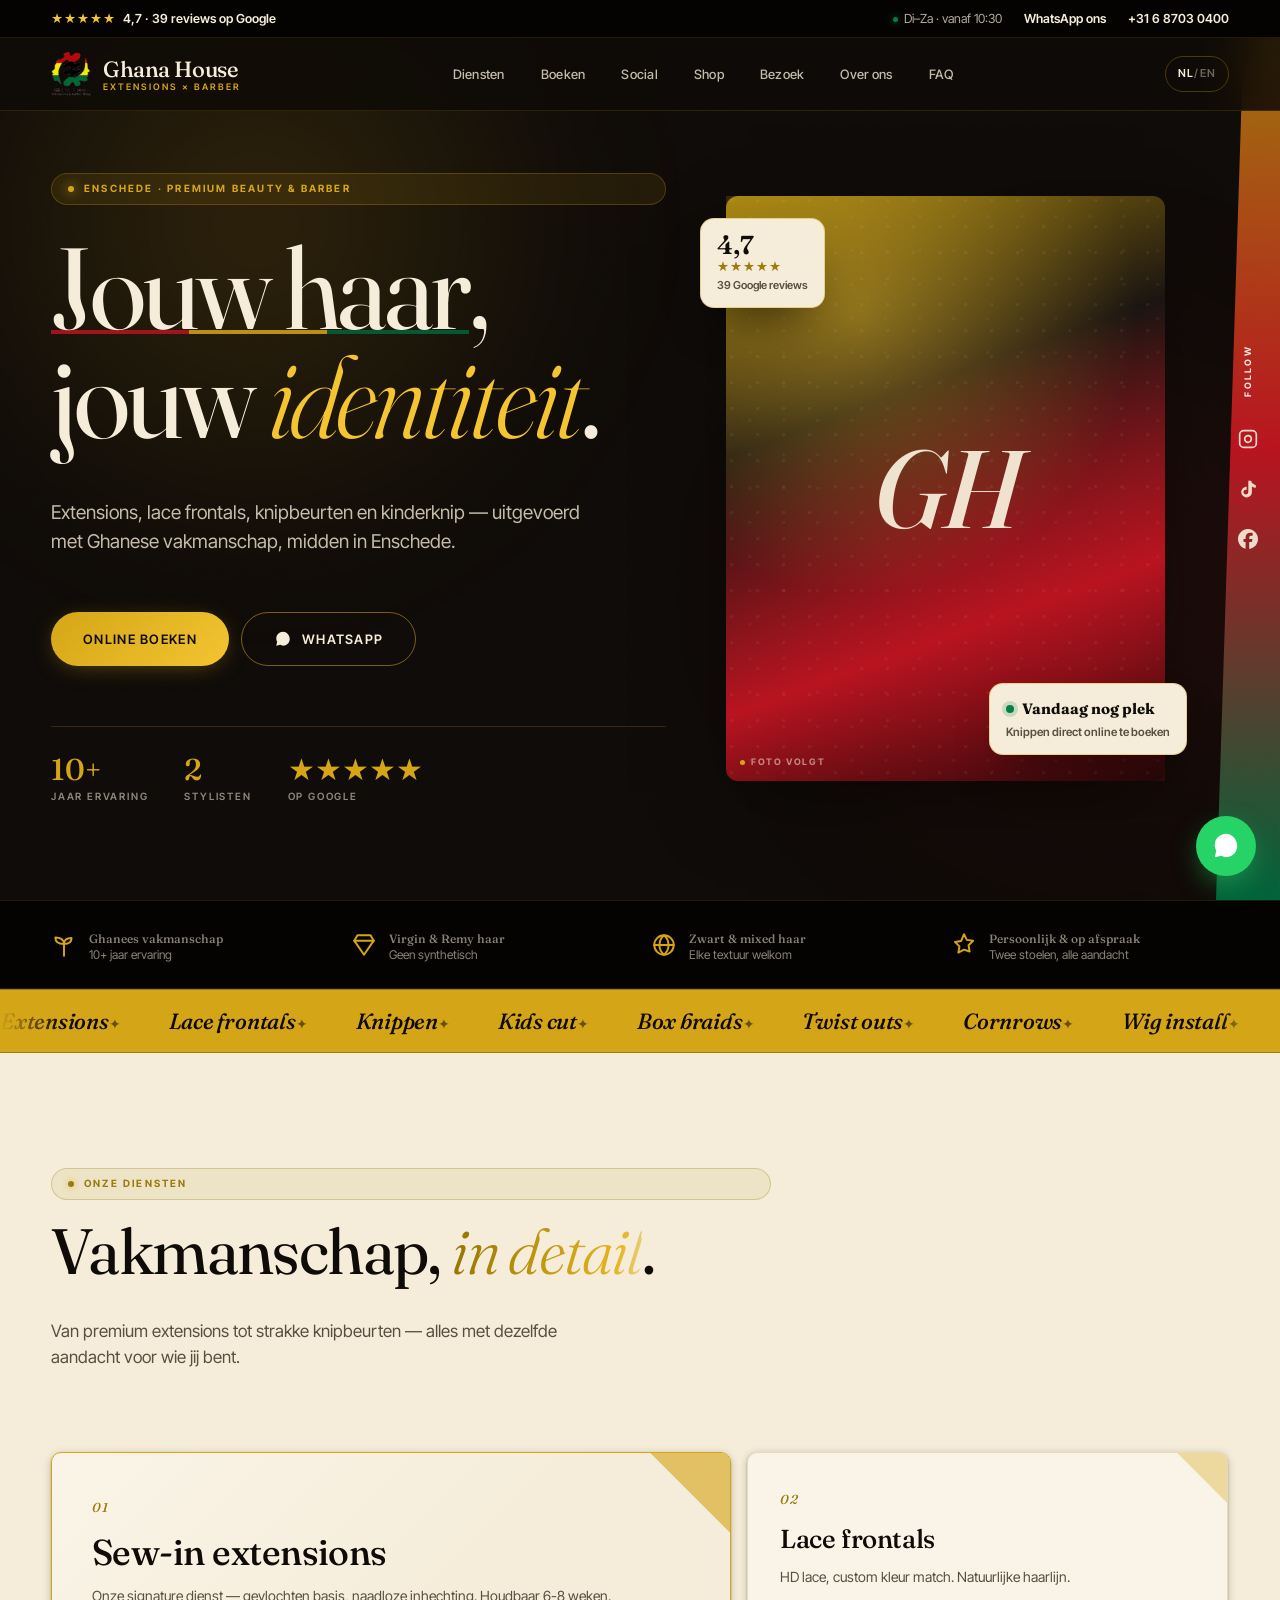
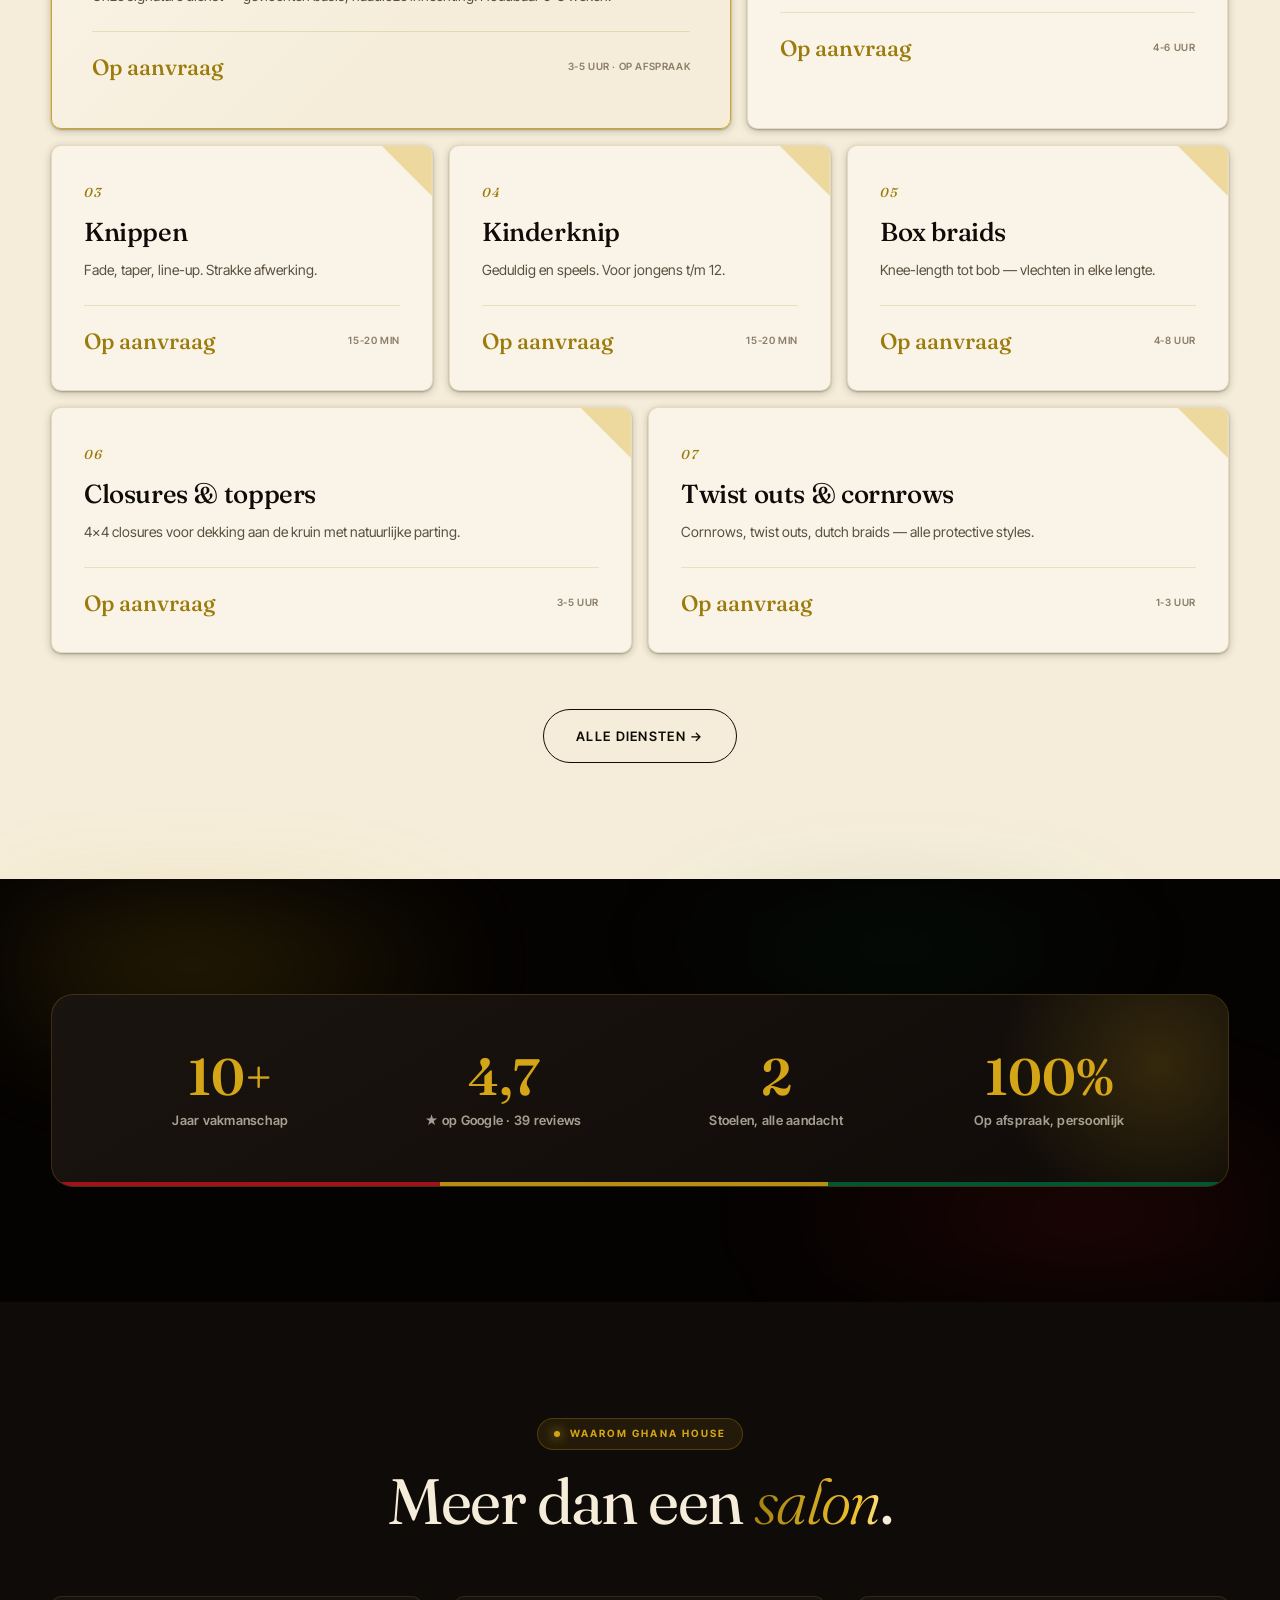
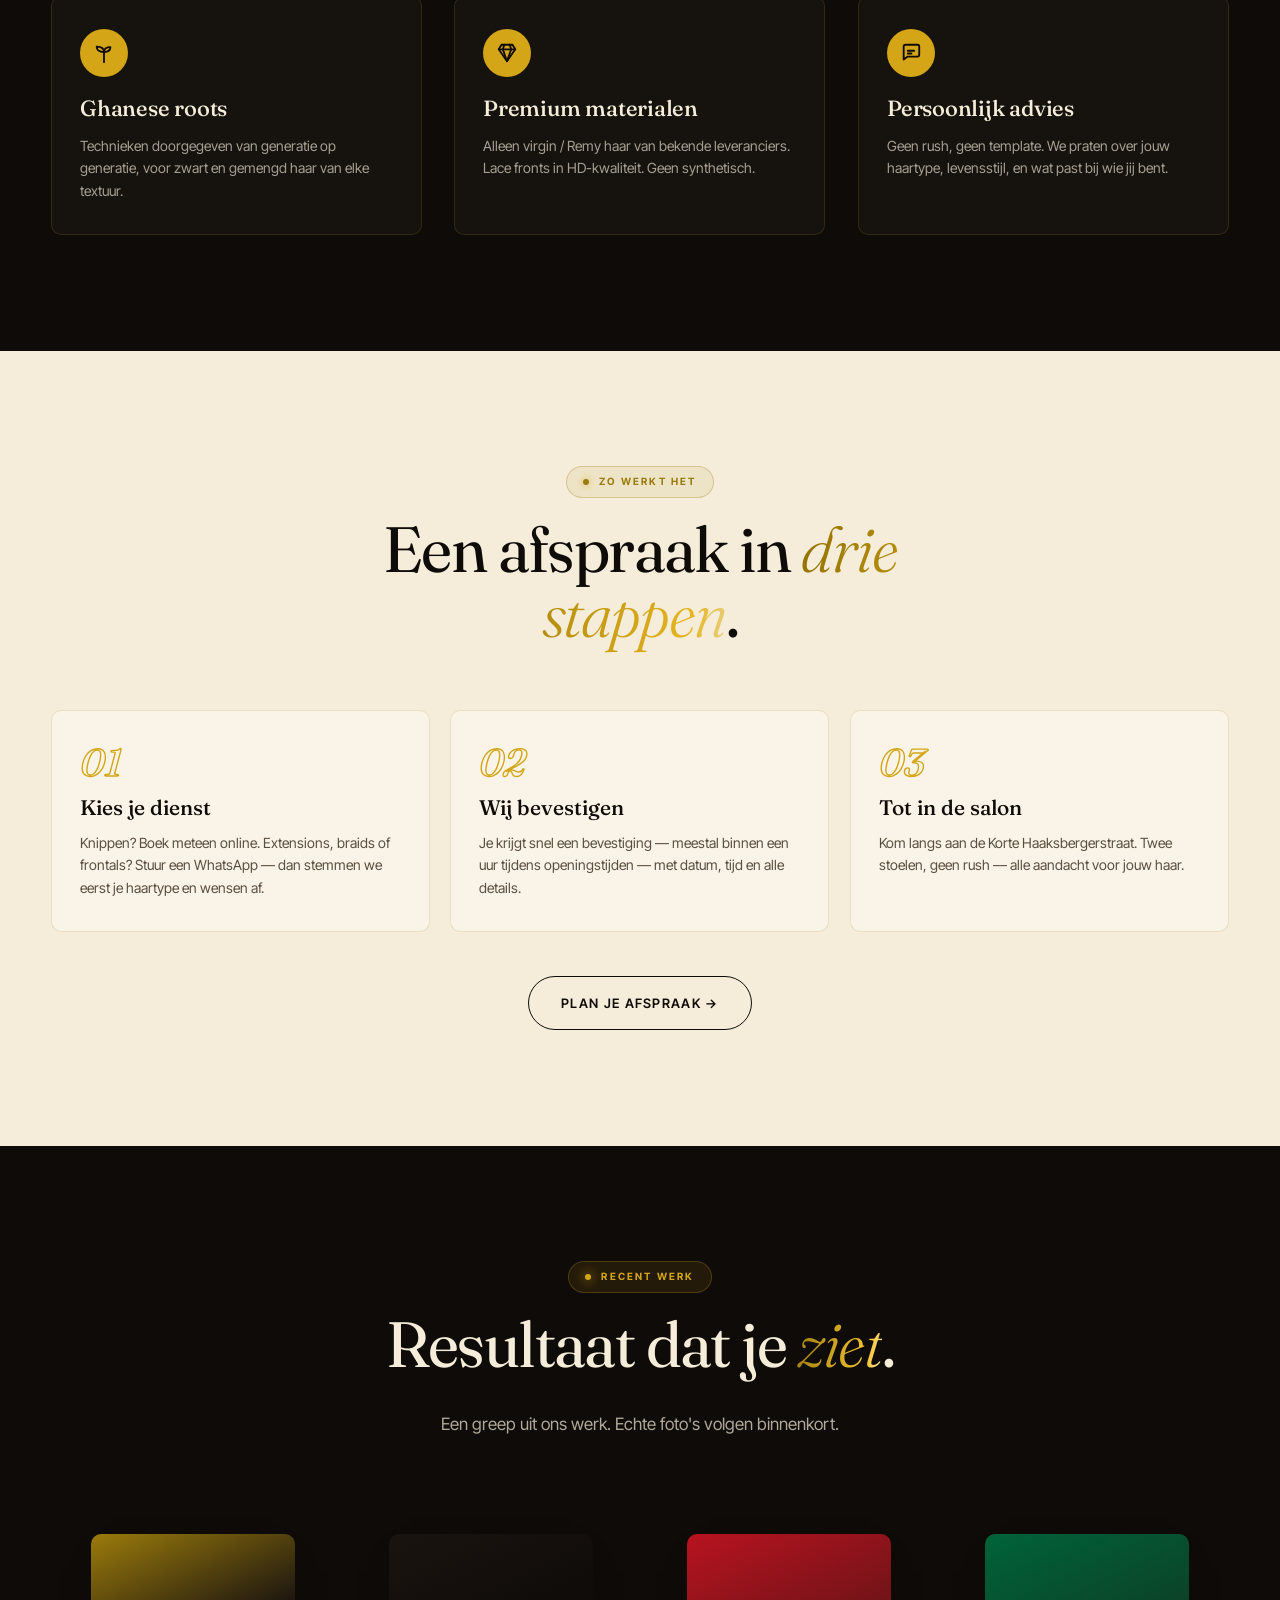
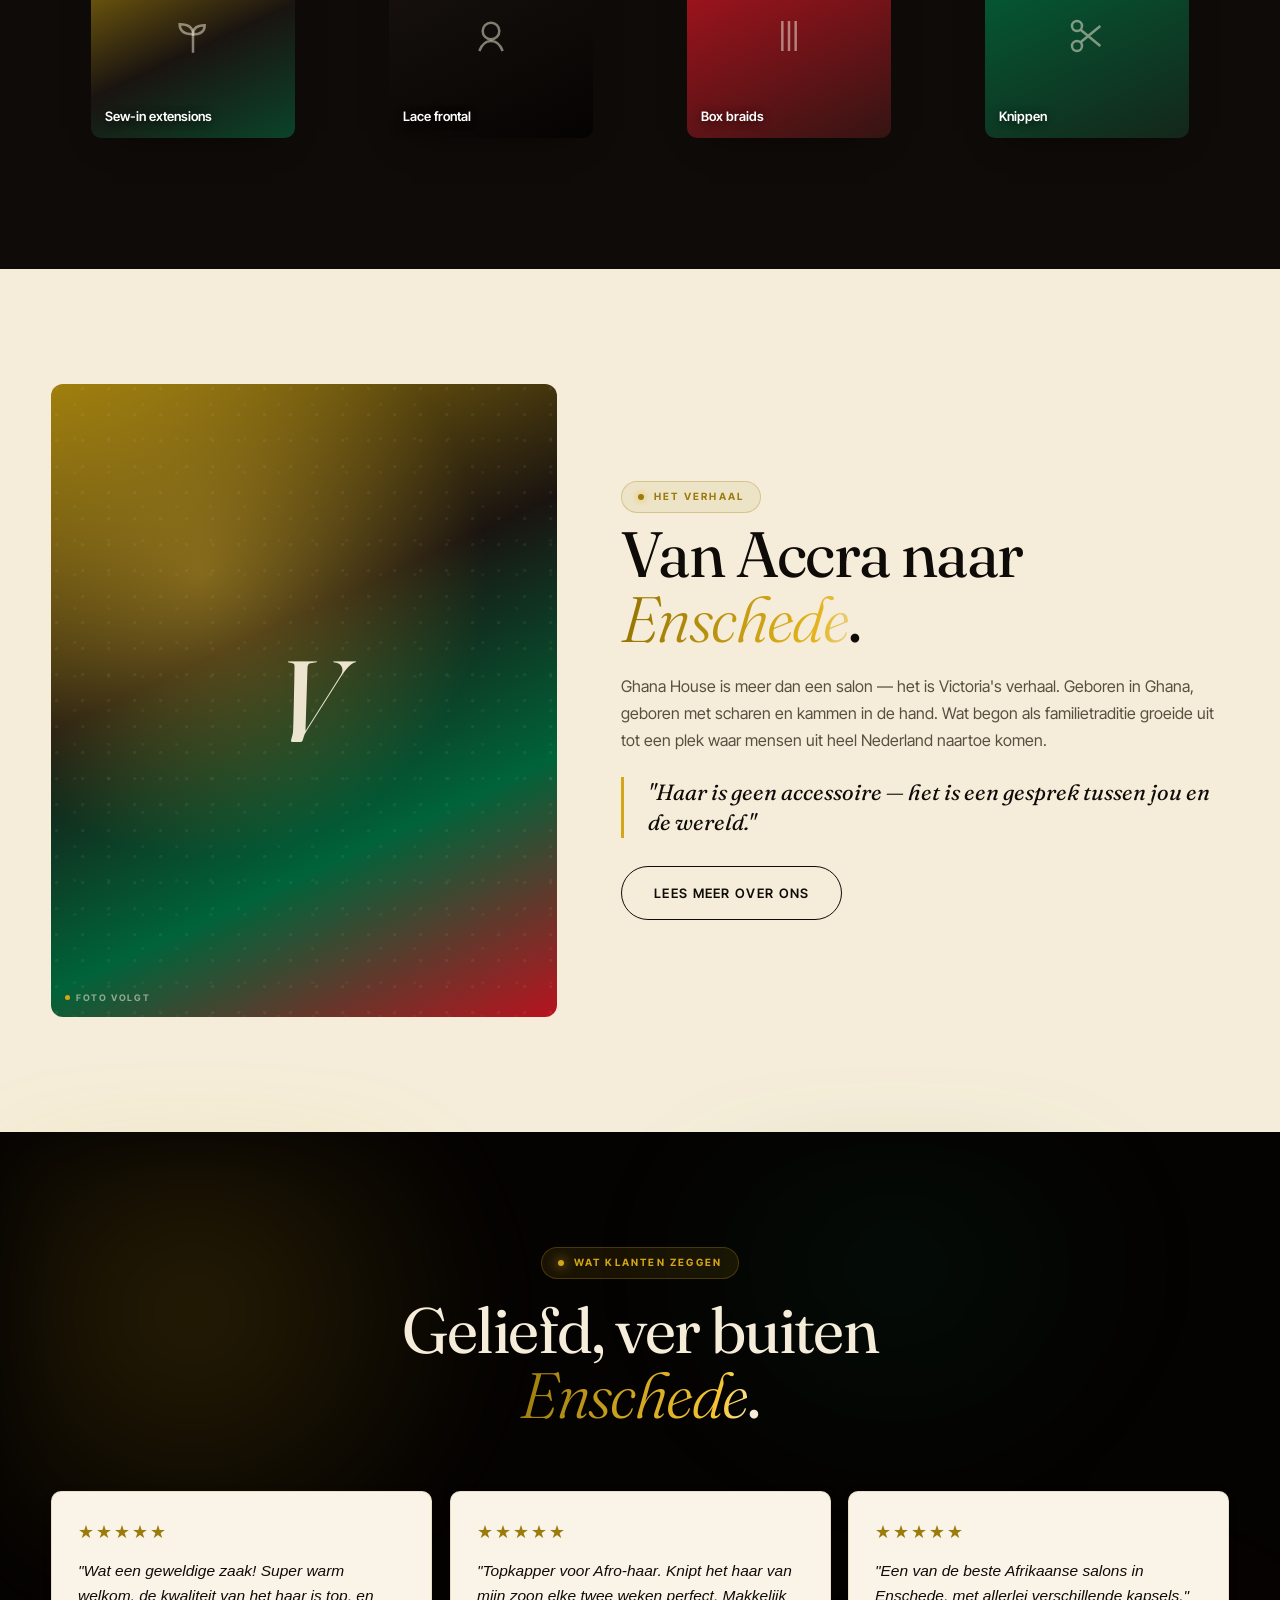
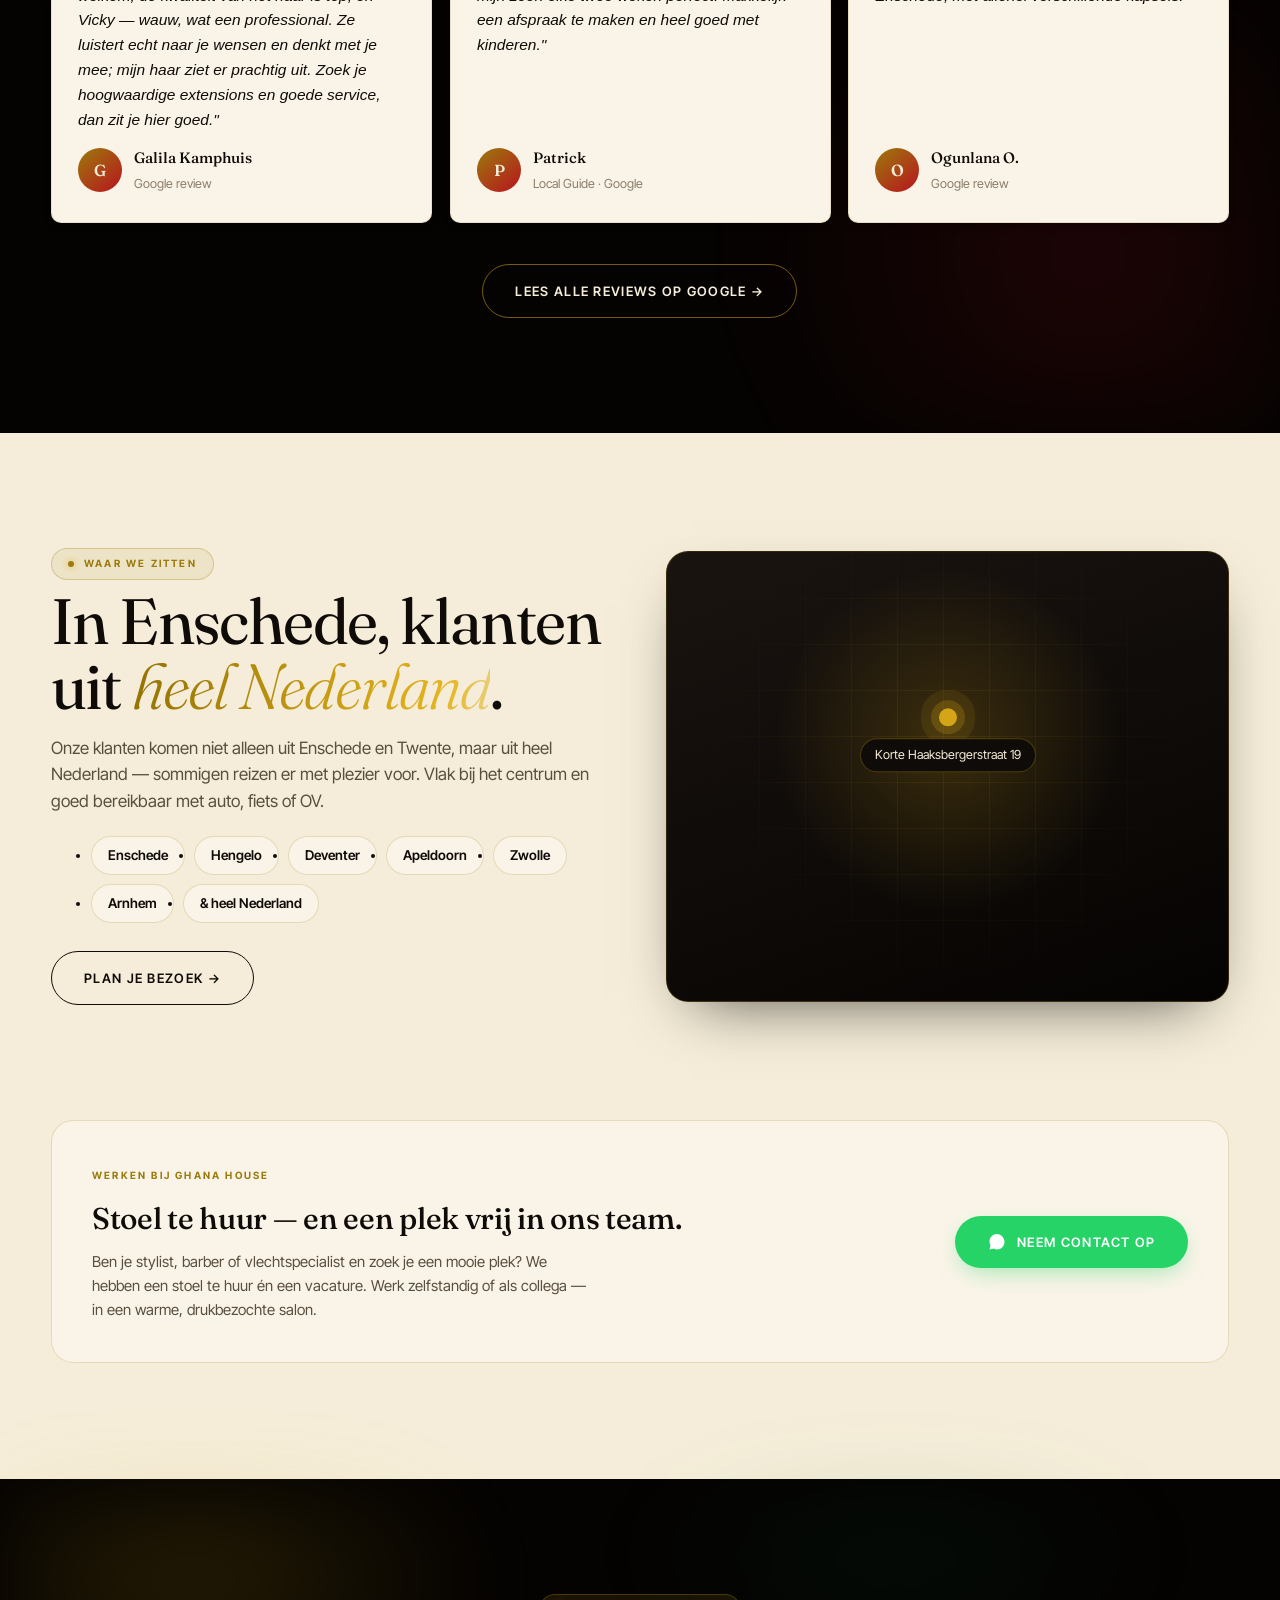
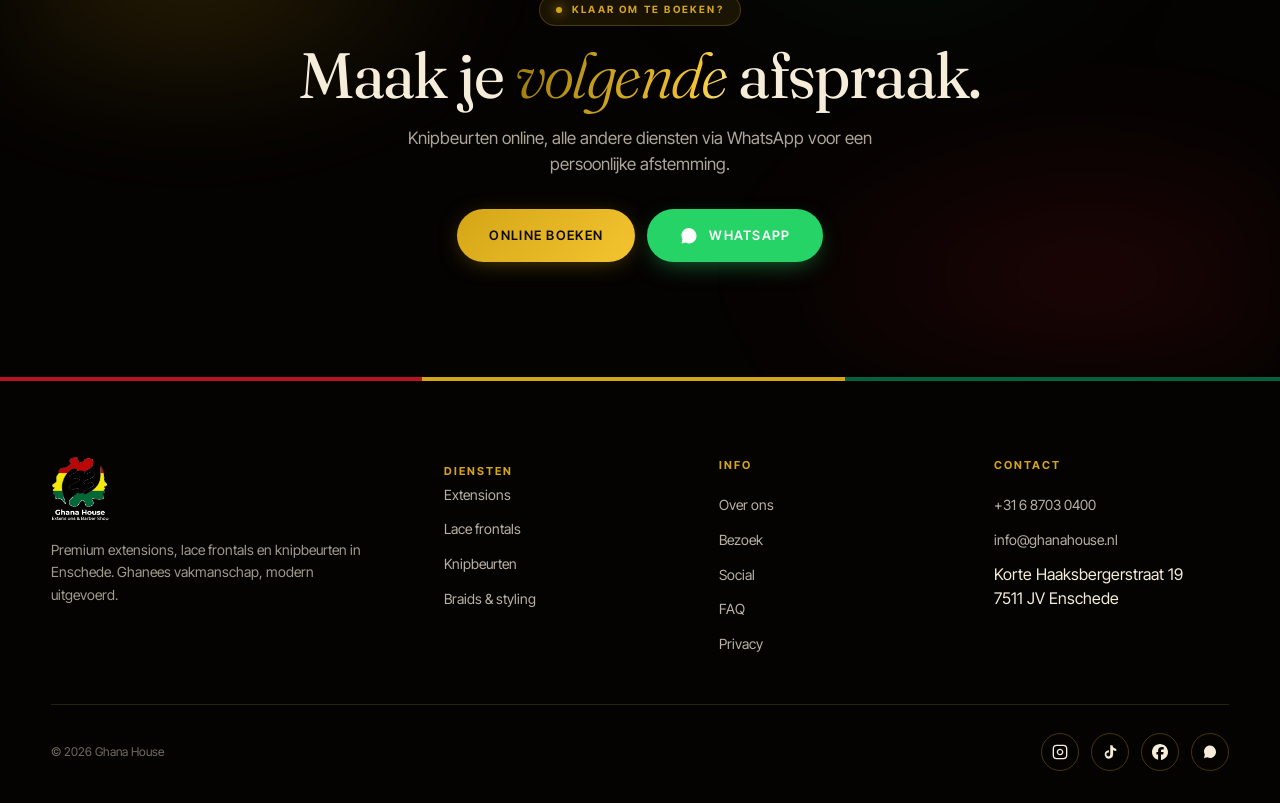
==== commit 635ff60f: "Site: v6 Apple/Google-kwaliteitslaag over alle pagina's Spring-feedback op knoppen, elevation-systee" ====
--- a/index.html
+++ b/index.html
@@ -20,7 +20,7 @@
   <meta name="twitter:title" content="Ghana House — Premium Extensions &amp; Barber in Enschede" />
   <meta name="twitter:description" content="Ghana House — Enschede's premium beauty & barber. Extensions, lace frontals, knipbeurten, kids cuts. Korte Haaksbergerstraat 19. Boek via WhatsApp of online." />
   <meta name="twitter:image" content="https://ghanahouse.nl/logo.png" />
-  <link rel="stylesheet" href="styles.css?v=5" />
+  <link rel="stylesheet" href="styles.css?v=6" />
 </head>
 <body>
   <a class="skip-link" href="#main"><span data-lang="nl">Naar inhoud</span><span data-lang="en">Skip to content</span></a>
@@ -617,6 +617,6 @@
   </div>
 
   <script>document.getElementById('year').textContent = new Date().getFullYear();</script>
-  <script src="script.js?v=5"></script>
+  <script src="script.js?v=6"></script>
 </body>
 </html>
--- a/styles.css
+++ b/styles.css
@@ -1329,3 +1329,112 @@
   .fx-sheen-host:hover .fx-sheen::before { animation: none; }
   .gh-grain { display: none; }
 }
+
+/* ============================================================
+   v6 — "Alsof Apple & Google het bouwden" voor de hele site.
+   Zelfde kwaliteitslaag als de admin: spring-interacties,
+   elevation, hairlines, verfijnde formulieren en pickers.
+   Huisstijl (noir/cream/goud + vlag) blijft onaangetast.
+   ============================================================ */
+:root {
+  --elev-1: 0 1px 2px rgba(0,0,0,.25), 0 2px 8px rgba(0,0,0,.22);
+  --elev-2: 0 4px 14px rgba(0,0,0,.30), 0 12px 36px rgba(0,0,0,.28);
+  --hairline-gold: rgba(212,165,22,.18);
+  --ease-spring: cubic-bezier(.2,.8,.2,1);
+}
+@media (prefers-reduced-motion: no-preference) {
+  html { scroll-behavior: smooth; }
+}
+
+/* ---- Globaal: knoppen met spring-feedback (Apple) ---- */
+button, .btn { transition: transform .14s var(--ease-spring), box-shadow .2s var(--ease-spring), background .2s, color .2s, border-color .2s; }
+button:active, .btn:active { transform: scale(.97); }
+.btn { border-radius: var(--radius-pill); }
+a, button { -webkit-tap-highlight-color: transparent; }
+input:focus-visible, select:focus-visible, textarea:focus-visible, button:focus-visible, a:focus-visible {
+  outline: 2px solid var(--gold); outline-offset: 2px; border-radius: 4px;
+}
+
+/* ---- Navigatie: huidige pagina gemarkeerd (Google) ---- */
+.main-nav a.is-current { color: var(--gold-bright); }
+.main-nav a.is-current::after { transform: scaleX(1); }
+.mobile-menu .m-link.is-current { color: var(--gold-bright); }
+
+/* ---- Kaarten: consistente elevation + zachte lift ---- */
+.service-card, .shop-card, .review-card, .step-card, .info-tile {
+  box-shadow: var(--elev-1);
+  transition: transform .22s var(--ease-spring), box-shadow .22s var(--ease-spring), border-color .22s;
+}
+.service-card:hover, .shop-card:hover, .review-card:hover, .step-card:hover, .info-tile:hover {
+  box-shadow: var(--elev-2);
+}
+
+/* ---- FAQ: Apple-disclosure-kaarten i.p.v. kale lijst ---- */
+.faq-list { gap: 10px; }
+.faq-item {
+  border: 1px solid var(--hairline-gold);
+  border-bottom: 1px solid var(--hairline-gold);
+  border-radius: 14px;
+  padding: 0;
+  background: rgba(245,237,217,.025);
+  overflow: hidden;
+  transition: border-color .25s, background .25s, box-shadow .25s var(--ease-spring);
+}
+.faq-item:hover { border-color: rgba(212,165,22,.4); }
+.faq-item.open { background: rgba(245,237,217,.045); border-color: rgba(212,165,22,.45); box-shadow: var(--elev-1); }
+.faq-question { padding: 18px 20px; font-size: 18px; }
+.faq-question::after {
+  content: '';
+  width: 28px; height: 28px; flex-shrink: 0;
+  border-radius: 50%;
+  background: rgba(212,165,22,.12) url("data:image/svg+xml;charset=utf8,%3Csvg xmlns='http://www.w3.org/2000/svg' viewBox='0 0 24 24' fill='none' stroke='%23D4A516' stroke-width='2.4' stroke-linecap='round'%3E%3Cpath d='m6 9 6 6 6-6'/%3E%3C/svg%3E") center/14px no-repeat;
+  transition: transform .3s var(--ease-spring), background-color .25s;
+}
+.faq-item.open .faq-question::after { transform: rotate(180deg); background-color: rgba(212,165,22,.22); }
+.faq-answer { padding: 0 20px; transition: max-height .38s var(--ease-spring), padding .3s; }
+.faq-item.open .faq-answer { padding: 0 20px 18px; }
+
+/* ---- Boeken: kalender als Apple date-picker (ronde dagen) ---- */
+.bk-calendar { border-radius: 18px; box-shadow: var(--elev-1); }
+.bk-cal-day {
+  border-radius: 50%;
+  font-variant-numeric: tabular-nums;
+  transition: background .18s, color .18s, border-color .18s, transform .15s var(--ease-spring), box-shadow .18s;
+}
+.bk-cal-day:hover:not(.disabled):not(.other-month):not(.full) { transform: scale(1.08); }
+.bk-cal-day.selected {
+  transform: scale(1.08);
+  box-shadow: 0 4px 16px -4px rgba(212,165,22,.65);
+}
+.bk-cal-day.today { box-shadow: inset 0 0 0 1.5px var(--gold); }
+.bk-cal-day.today::after { display: none; }
+.bk-cal-nav { border-radius: 50%; }
+.bk-cal-nav:active { transform: scale(.92); }
+
+/* Tijden als pills met spring-feedback */
+.bk-time-btn {
+  border-radius: 999px !important;
+  font-variant-numeric: tabular-nums;
+  transition: transform .15s var(--ease-spring), background .18s, border-color .18s, color .18s, box-shadow .18s;
+}
+.bk-time-btn:hover:not(:disabled) { transform: translateY(-1px); box-shadow: var(--elev-1); }
+.bk-time-btn:active:not(:disabled) { transform: scale(.95); }
+.bk-time-btn.selected { box-shadow: 0 4px 14px -4px rgba(212,165,22,.6); font-weight: 800; }
+
+/* ---- Formulieren: rustiger velden, duidelijke focus ---- */
+.form-field input, .form-field select, .form-field textarea { border-radius: 12px; }
+.form-field input:focus, .form-field select:focus, .form-field textarea:focus {
+  box-shadow: 0 0 0 3px rgba(212,165,22,.18);
+}
+
+/* ---- Shop: filter-chips actief duidelijker, drawer-events ---- */
+.shop-filter { transition: transform .15s var(--ease-spring), background .2s, color .2s, border-color .2s; }
+.shop-filter:active { transform: scale(.95); }
+.shop-card-add:active { transform: scale(.94); }
+
+/* ---- Mobiel: grotere tap-targets op interactieve site-delen ---- */
+@media (max-width: 700px) {
+  .faq-question { min-height: 56px; }
+  .avail-slot { min-height: 44px; }
+  .main-nav a, .footer-col a { min-height: 32px; }
+}
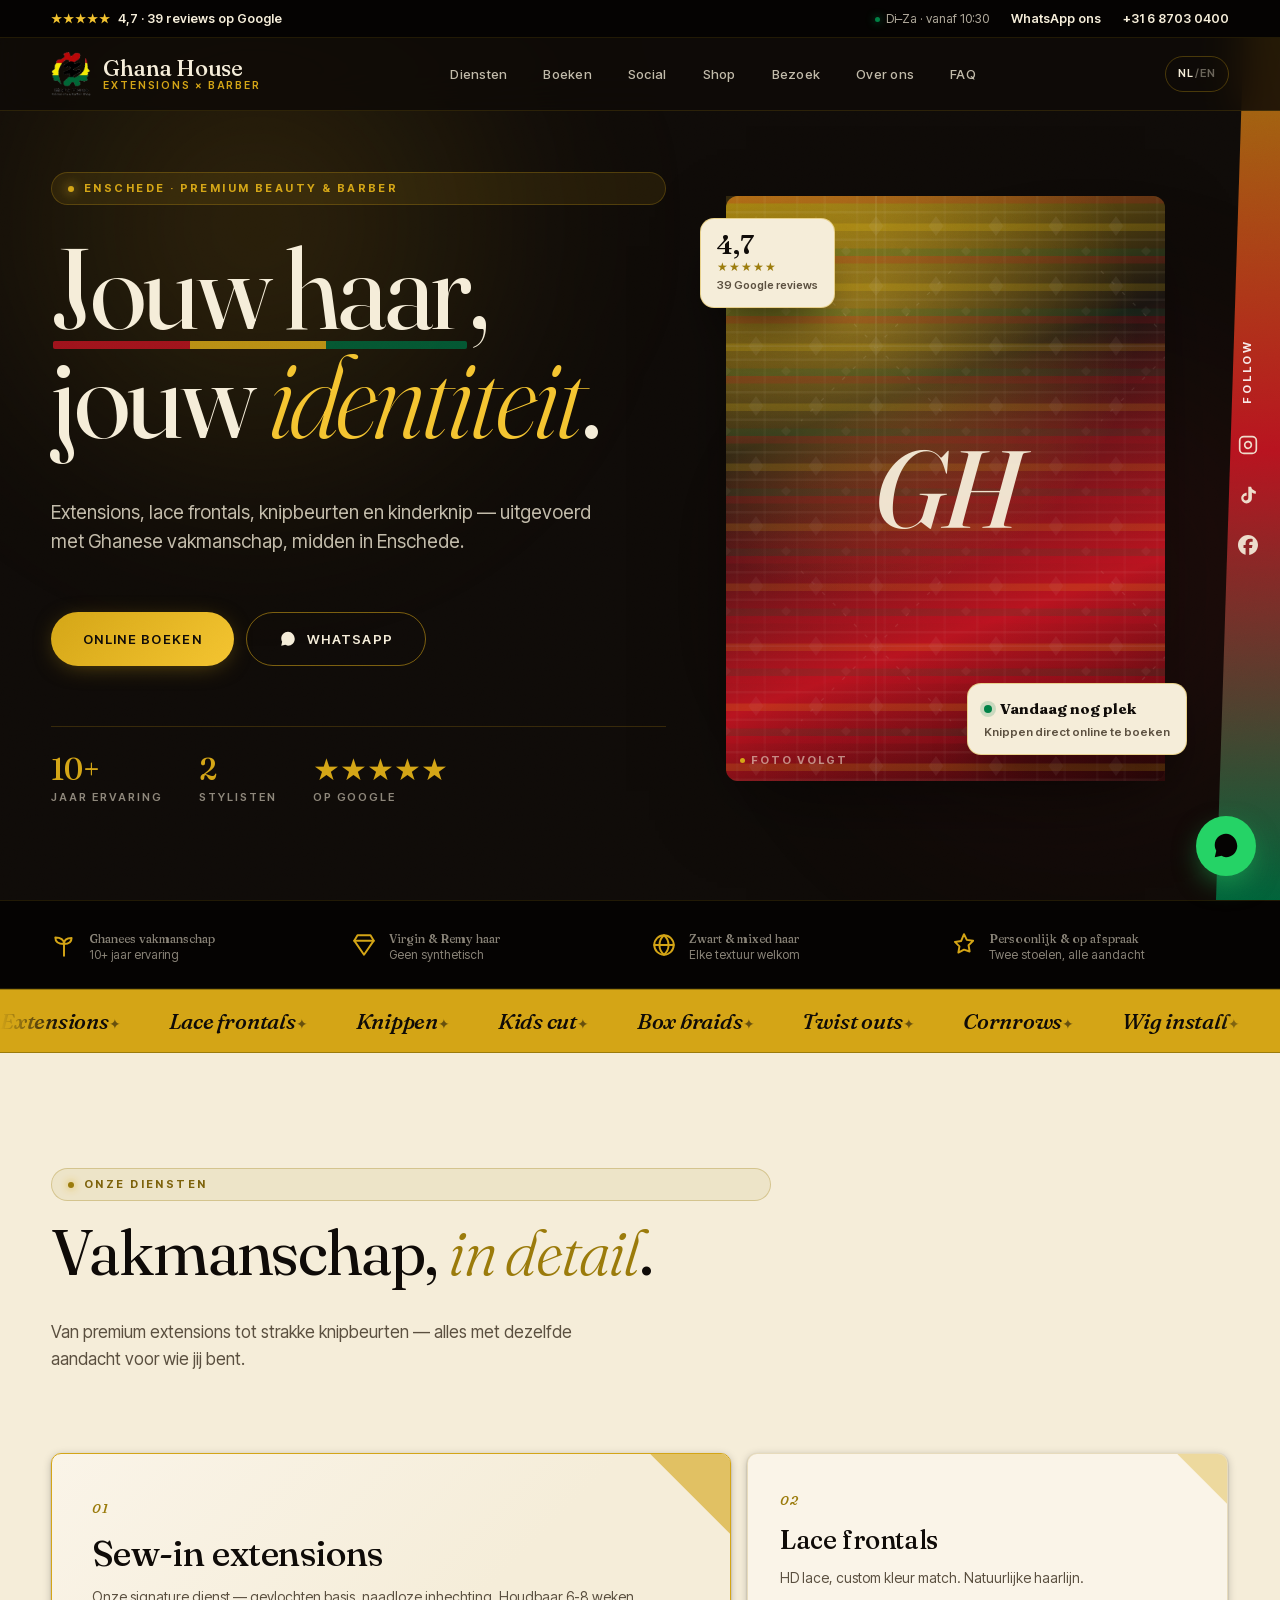
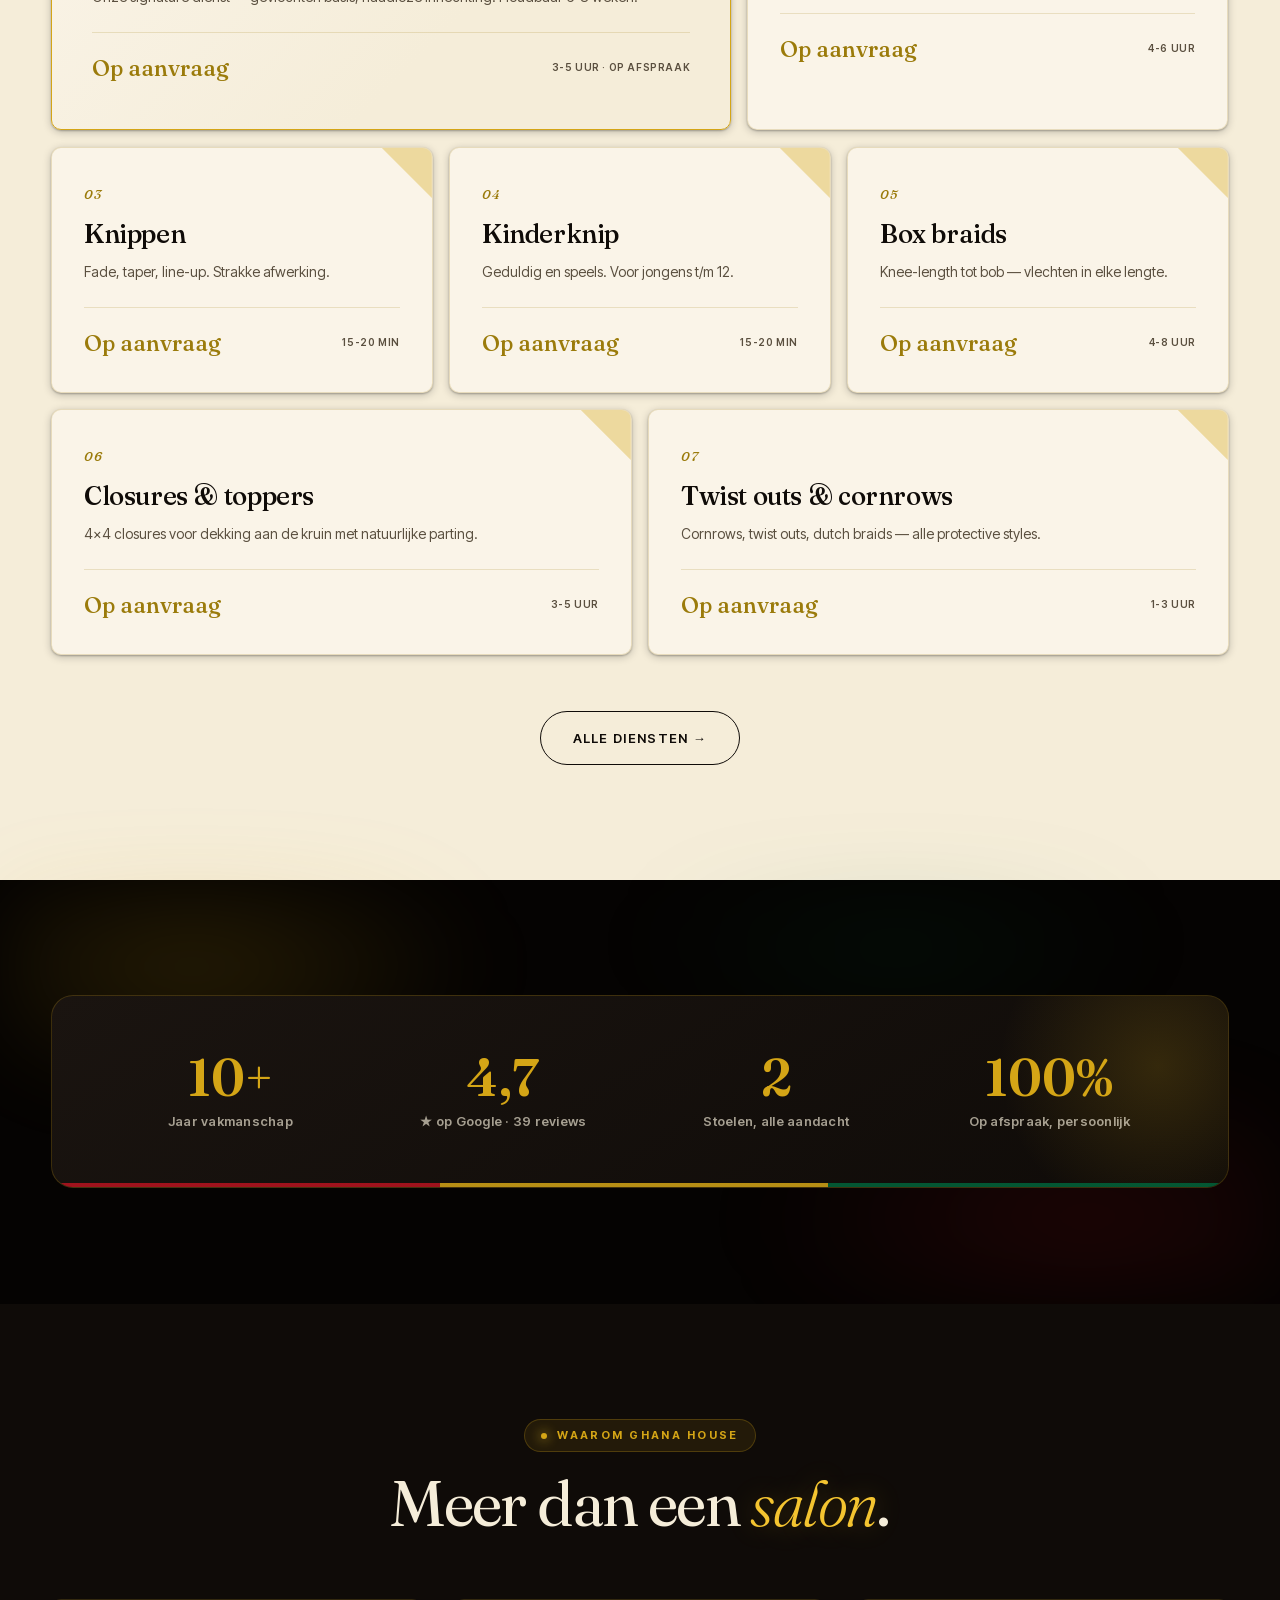
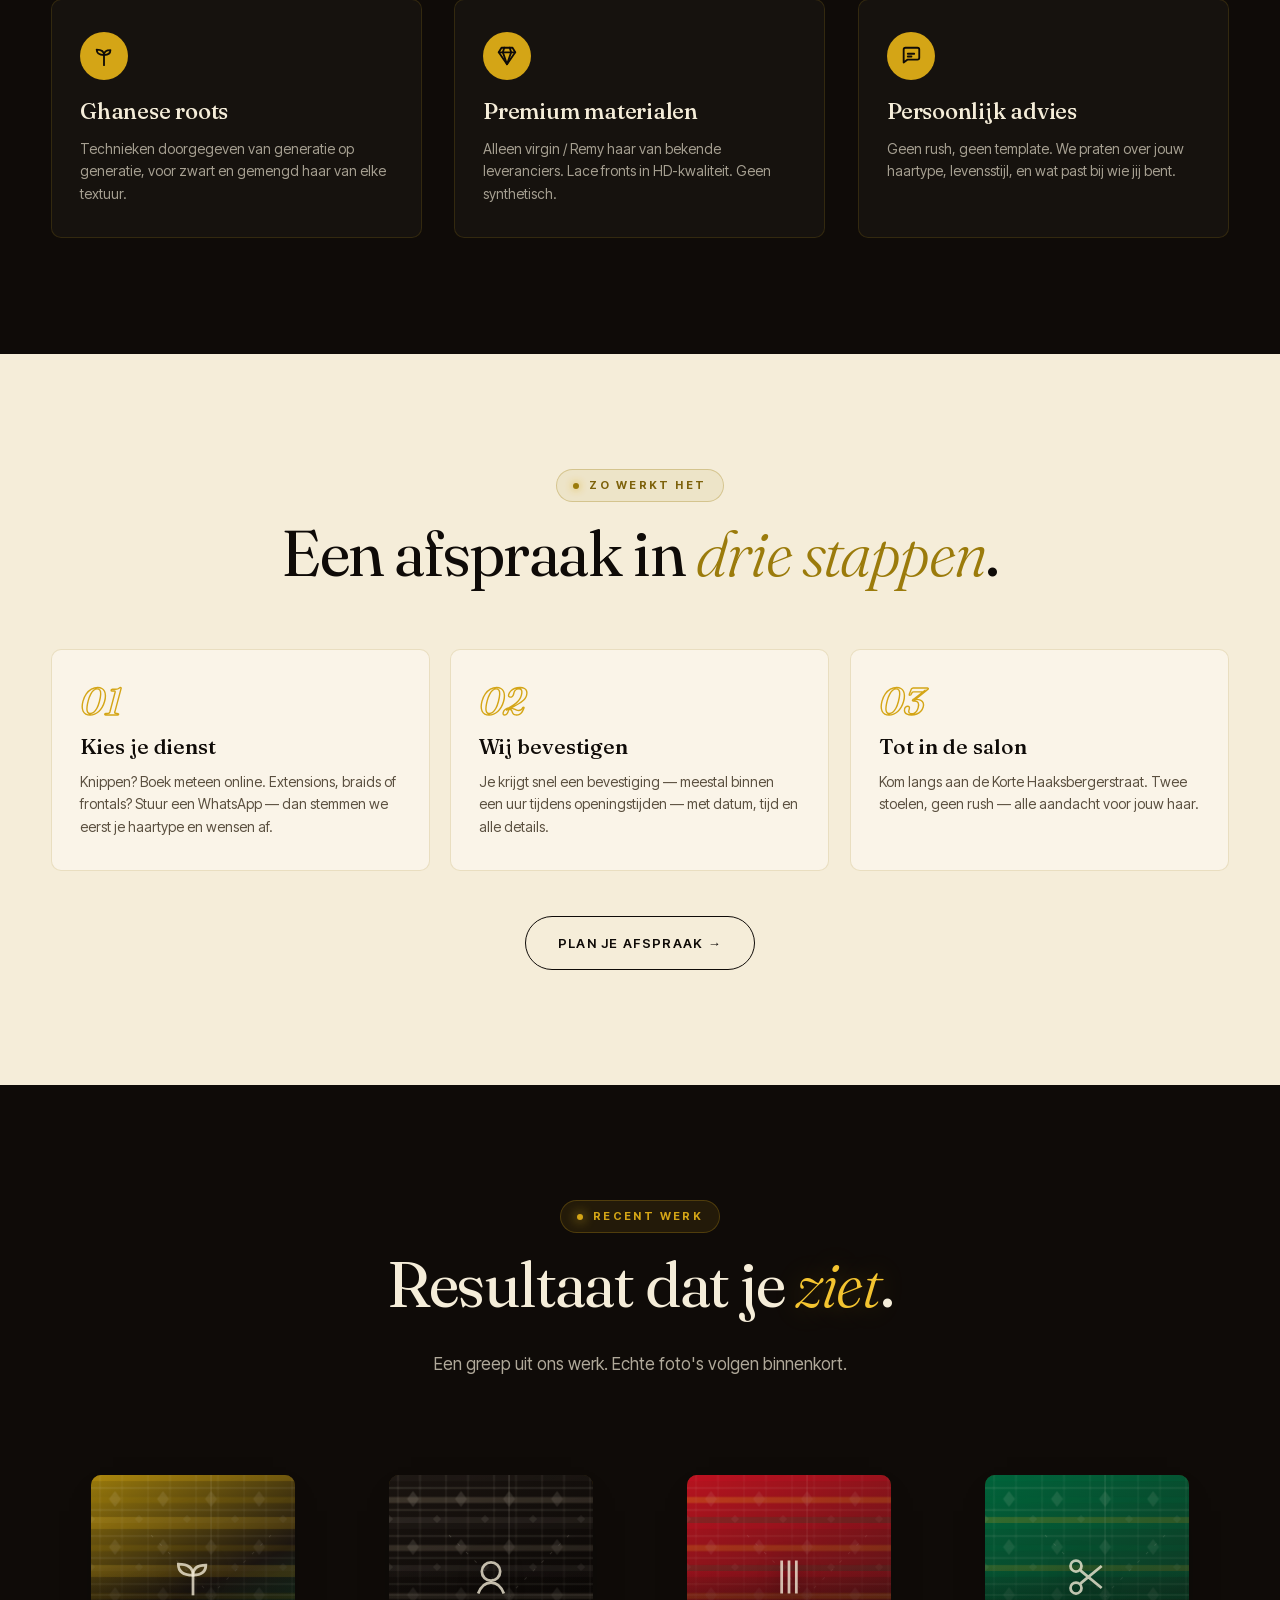
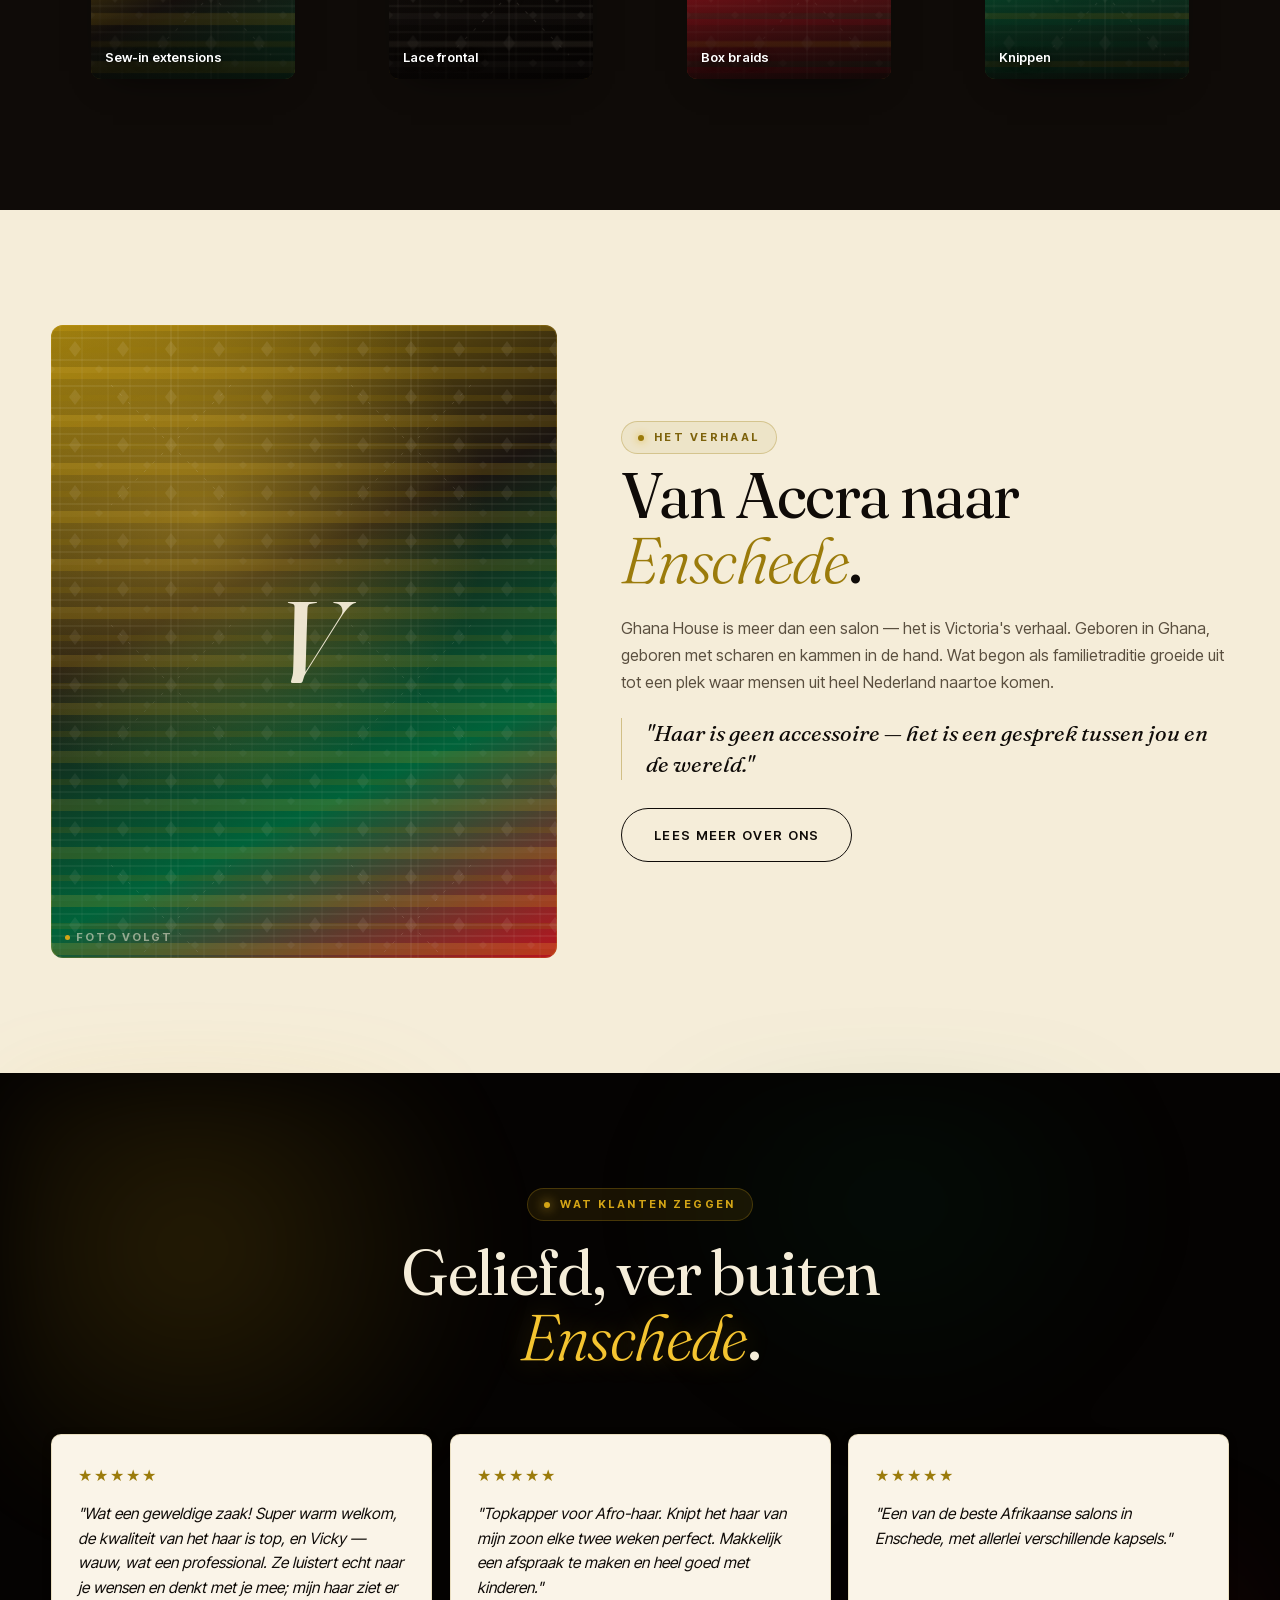
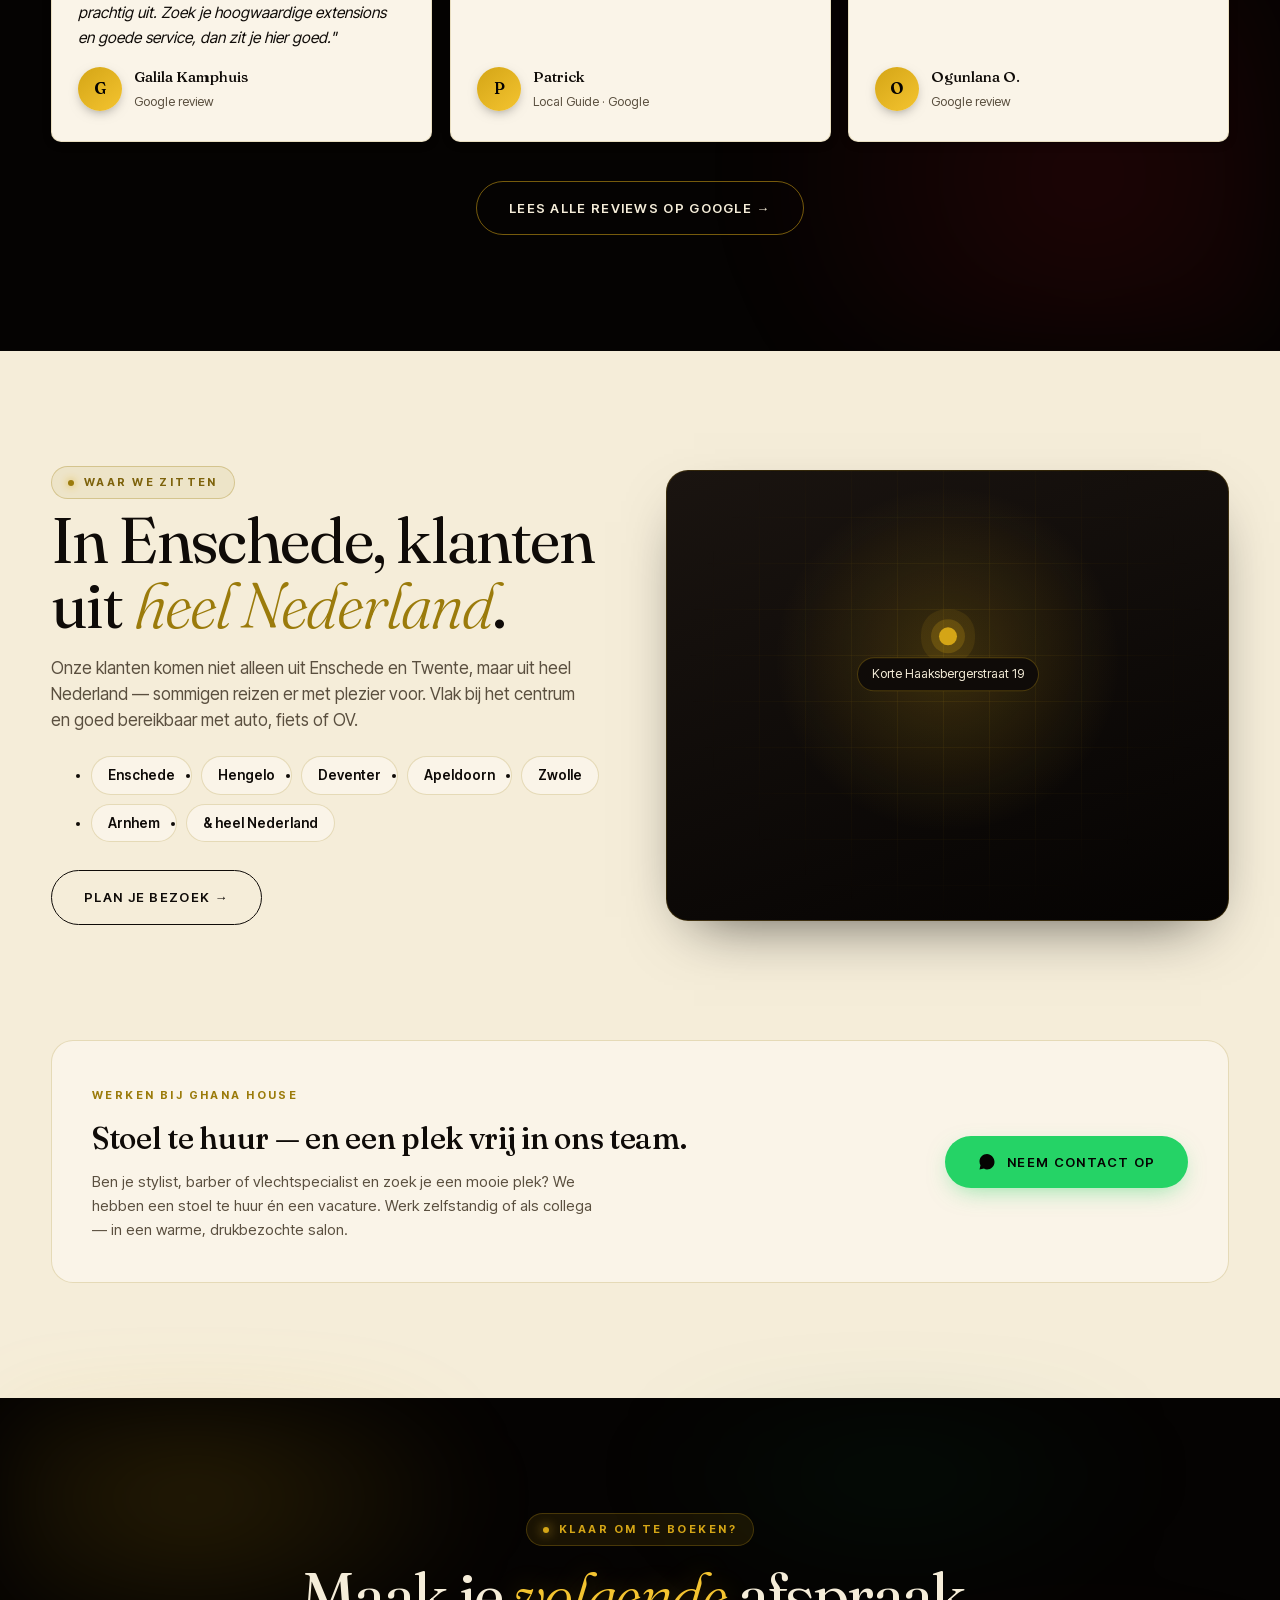
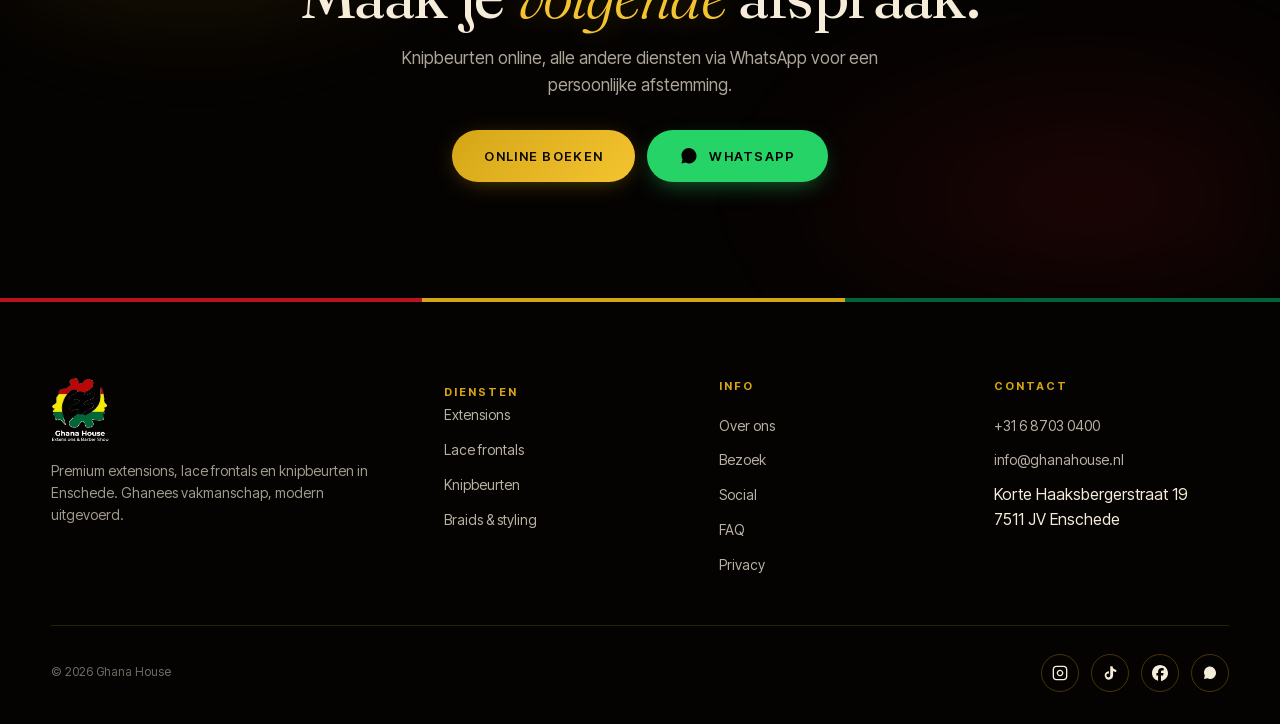
==== commit 87ce258d: "Site v7: Netlify security/cache headers, fonts zelf gehost, foto-slots zonder 404 + kente brand-art," ====
--- a/index.html
+++ b/index.html
@@ -13,14 +13,18 @@
   <meta property="og:title" content="Ghana House — Premium Extensions &amp; Barber in Enschede" />
   <meta property="og:description" content="Ghana House — Enschede's premium beauty & barber. Extensions, lace frontals, knipbeurten, kids cuts. Korte Haaksbergerstraat 19. Boek via WhatsApp of online." />
   <meta property="og:url" content="https://ghanahouse.nl/" />
-  <meta property="og:image" content="https://ghanahouse.nl/logo.png" />
+  <meta property="og:image" content="https://ghanahouse.nl/og.png" />
+  <meta property="og:image:width" content="1200" />
+  <meta property="og:image:height" content="630" />
   <meta property="og:locale" content="nl_NL" />
   <meta property="og:locale:alternate" content="en_GB" />
-  <meta name="twitter:card" content="summary" />
+  <meta name="twitter:card" content="summary_large_image" />
   <meta name="twitter:title" content="Ghana House — Premium Extensions &amp; Barber in Enschede" />
   <meta name="twitter:description" content="Ghana House — Enschede's premium beauty & barber. Extensions, lace frontals, knipbeurten, kids cuts. Korte Haaksbergerstraat 19. Boek via WhatsApp of online." />
-  <meta name="twitter:image" content="https://ghanahouse.nl/logo.png" />
-  <link rel="stylesheet" href="styles.css?v=6" />
+  <meta name="twitter:image" content="https://ghanahouse.nl/og.png" />
+  <link rel="preload" href="fonts/fraunces-normal-latin.woff2" as="font" type="font/woff2" crossorigin />
+  <link rel="preload" href="fonts/intertight-normal-latin.woff2" as="font" type="font/woff2" crossorigin />
+  <link rel="stylesheet" href="styles.css?v=7" />
 </head>
 <body>
   <a class="skip-link" href="#main"><span data-lang="nl">Naar inhoud</span><span data-lang="en">Skip to content</span></a>
@@ -147,7 +151,8 @@
         <div class="hero-visual reveal reveal-delay-2">
           <div class="hero-visual-inner">
             <!-- FOTO: zet een staande foto (bv. een mooi resultaat) als photos/hero.jpg — verschijnt dan automatisch. -->
-            <img class="visual-photo" src="photos/hero.jpg" alt="Ghana House werk" onerror="this.remove()" />
+            <!-- FOTO-SLOT: zodra photos/hero.jpg bestaat, haal dit commentaar weg zodat de img-regel actief wordt:
+                 <img class="visual-photo" src="photos/hero.jpg" alt="Ghana House werk" loading="lazy" /> -->
             <span class="hero-visual-logo">GH</span>
             <span class="visual-caption"><span data-lang="nl">Foto volgt</span><span data-lang="en">Photo coming</span></span>
           </div>
@@ -401,22 +406,26 @@
         </div>
         <div class="gallery-grid">
           <figure class="g-tile reveal">
-            <img class="visual-photo" src="photos/gallery1.jpg" alt="Sew-in extensions" onerror="this.remove()" />
+            <!-- FOTO-SLOT: zodra photos/gallery1.jpg bestaat, haal dit commentaar weg zodat de img-regel actief wordt:
+                 <img class="visual-photo" src="photos/gallery1.jpg" alt="Sew-in extensions" loading="lazy" /> -->
             <div class="g-tile-fallback"><svg viewBox="0 0 24 24" fill="none" stroke="currentColor" stroke-width="1.5"><path d="M12 22V11"/><path d="M12 11C12 7 9 5 4 5c0 4 3 6 8 6Z"/><path d="M12 11c0-3.5 2.5-5.5 7-5.5 0 3.5-2.5 5.5-7 5.5Z"/></svg></div>
             <span class="g-tile-label">Sew-in extensions</span>
           </figure>
           <figure class="g-tile reveal reveal-delay-1">
-            <img class="visual-photo" src="photos/gallery2.jpg" alt="Lace frontal" onerror="this.remove()" />
+            <!-- FOTO-SLOT: zodra photos/gallery2.jpg bestaat, haal dit commentaar weg zodat de img-regel actief wordt:
+                 <img class="visual-photo" src="photos/gallery2.jpg" alt="Lace frontal" loading="lazy" /> -->
             <div class="g-tile-fallback"><svg viewBox="0 0 24 24" fill="none" stroke="currentColor" stroke-width="1.5"><circle cx="12" cy="9" r="5"/><path d="M5 21c1.5-4 4-6 7-6s5.5 2 7 6"/></svg></div>
             <span class="g-tile-label">Lace frontal</span>
           </figure>
           <figure class="g-tile reveal reveal-delay-2">
-            <img class="visual-photo" src="photos/gallery3.jpg" alt="Box braids" onerror="this.remove()" />
+            <!-- FOTO-SLOT: zodra photos/gallery3.jpg bestaat, haal dit commentaar weg zodat de img-regel actief wordt:
+                 <img class="visual-photo" src="photos/gallery3.jpg" alt="Box braids" loading="lazy" /> -->
             <div class="g-tile-fallback"><svg viewBox="0 0 24 24" fill="none" stroke="currentColor" stroke-width="1.5"><path d="M8 3v18M12 3v18M16 3v18"/></svg></div>
             <span class="g-tile-label">Box braids</span>
           </figure>
           <figure class="g-tile reveal reveal-delay-3">
-            <img class="visual-photo" src="photos/gallery4.jpg" alt="Fresh cut" onerror="this.remove()" />
+            <!-- FOTO-SLOT: zodra photos/gallery4.jpg bestaat, haal dit commentaar weg zodat de img-regel actief wordt:
+                 <img class="visual-photo" src="photos/gallery4.jpg" alt="Fresh cut" loading="lazy" /> -->
             <div class="g-tile-fallback"><svg viewBox="0 0 24 24" fill="none" stroke="currentColor" stroke-width="1.5"><circle cx="6" cy="6" r="3"/><circle cx="6" cy="18" r="3"/><path d="M8.5 8.5 20 18M8.5 15.5 20 6"/></svg></div>
             <span class="g-tile-label"><span data-lang="nl">Knippen</span><span data-lang="en">Fresh cut</span></span>
           </figure>
@@ -430,7 +439,8 @@
         <div class="story-grid">
           <div class="story-visual reveal">
             <!-- FOTO: zet een portretfoto van Victoria als photos/victoria.jpg — verschijnt dan automatisch. -->
-            <img class="visual-photo" src="photos/victoria.jpg" alt="Victoria — Ghana House" onerror="this.remove()" />
+            <!-- FOTO-SLOT: zodra photos/victoria.jpg bestaat, haal dit commentaar weg zodat de img-regel actief wordt:
+                 <img class="visual-photo" src="photos/victoria.jpg" alt="Victoria — Ghana House" loading="lazy" /> -->
             <div class="story-visual-text">V</div>
             <span class="visual-caption"><span data-lang="nl">Foto volgt</span><span data-lang="en">Photo coming</span></span>
           </div>
@@ -617,6 +627,6 @@
   </div>
 
   <script>document.getElementById('year').textContent = new Date().getFullYear();</script>
-  <script src="script.js?v=6"></script>
+  <script src="script.js?v=7"></script>
 </body>
 </html>
--- a/styles.css
+++ b/styles.css
@@ -1,7 +1,62 @@
 /* ============================================================
    GHANA HOUSE v4 — Luxe / Editorial / Diagonal
    ============================================================ */
-@import url('https://fonts.googleapis.com/css2?family=Fraunces:ital,opsz,wght@0,9..144,300;0,9..144,400;0,9..144,500;0,9..144,600;0,9..144,700;1,9..144,400;1,9..144,500&family=Inter+Tight:wght@300;400;500;600;700;800&display=swap');
+/* Fonts zelf gehost (v7): geen requests naar Google, sneller + AVG-vriendelijk.
+   Bestanden in fonts/ — gedownload van Google Fonts (OFL-licentie). */
+/* Fraunces italic latin-ext */
+@font-face {
+  font-family: 'Fraunces';
+  font-style: italic;
+  font-weight: 300 700;
+  font-display: swap;
+  src: url(fonts/fraunces-italic-latin-ext.woff2) format('woff2');
+  unicode-range: U+0100-02BA, U+02BD-02C5, U+02C7-02CC, U+02CE-02D7, U+02DD-02FF, U+0304, U+0308, U+0329, U+1D00-1DBF, U+1E00-1E9F, U+1EF2-1EFF, U+2020, U+20A0-20AB, U+20AD-20C4, U+2113, U+2C60-2C7F, U+A720-A7FF;
+}
+/* Fraunces italic latin */
+@font-face {
+  font-family: 'Fraunces';
+  font-style: italic;
+  font-weight: 300 700;
+  font-display: swap;
+  src: url(fonts/fraunces-italic-latin.woff2) format('woff2');
+  unicode-range: U+0000-00FF, U+0131, U+0152-0153, U+02BB-02BC, U+02C6, U+02DA, U+02DC, U+0304, U+0308, U+0329, U+2000-206F, U+20AC, U+2122, U+2191, U+2193, U+2212, U+2215, U+FEFF, U+FFFD;
+}
+/* Fraunces normal latin-ext */
+@font-face {
+  font-family: 'Fraunces';
+  font-style: normal;
+  font-weight: 300 700;
+  font-display: swap;
+  src: url(fonts/fraunces-normal-latin-ext.woff2) format('woff2');
+  unicode-range: U+0100-02BA, U+02BD-02C5, U+02C7-02CC, U+02CE-02D7, U+02DD-02FF, U+0304, U+0308, U+0329, U+1D00-1DBF, U+1E00-1E9F, U+1EF2-1EFF, U+2020, U+20A0-20AB, U+20AD-20C4, U+2113, U+2C60-2C7F, U+A720-A7FF;
+}
+/* Fraunces normal latin */
+@font-face {
+  font-family: 'Fraunces';
+  font-style: normal;
+  font-weight: 300 700;
+  font-display: swap;
+  src: url(fonts/fraunces-normal-latin.woff2) format('woff2');
+  unicode-range: U+0000-00FF, U+0131, U+0152-0153, U+02BB-02BC, U+02C6, U+02DA, U+02DC, U+0304, U+0308, U+0329, U+2000-206F, U+20AC, U+2122, U+2191, U+2193, U+2212, U+2215, U+FEFF, U+FFFD;
+}
+/* Inter Tight normal latin-ext */
+@font-face {
+  font-family: 'Inter Tight';
+  font-style: normal;
+  font-weight: 300 800;
+  font-display: swap;
+  src: url(fonts/intertight-normal-latin-ext.woff2) format('woff2');
+  unicode-range: U+0100-02BA, U+02BD-02C5, U+02C7-02CC, U+02CE-02D7, U+02DD-02FF, U+0304, U+0308, U+0329, U+1D00-1DBF, U+1E00-1E9F, U+1EF2-1EFF, U+2020, U+20A0-20AB, U+20AD-20C4, U+2113, U+2C60-2C7F, U+A720-A7FF;
+}
+/* Inter Tight normal latin */
+@font-face {
+  font-family: 'Inter Tight';
+  font-style: normal;
+  font-weight: 300 800;
+  font-display: swap;
+  src: url(fonts/intertight-normal-latin.woff2) format('woff2');
+  unicode-range: U+0000-00FF, U+0131, U+0152-0153, U+02BB-02BC, U+02C6, U+02DA, U+02DC, U+0304, U+0308, U+0329, U+2000-206F, U+20AC, U+2122, U+2191, U+2193, U+2212, U+2215, U+FEFF, U+FFFD;
+}
 
 :root {
   --noir: #0F0B08; --noir-soft: #1A1410; --noir-deep: #050302;
@@ -182,8 +237,8 @@
 .hero-content { display: flex; flex-direction: column; gap: 28px; }
 .hero-content h1 { font-family: var(--font-display); font-size: clamp(48px, 9vw, 120px); line-height: 0.95; letter-spacing: -0.03em; font-weight: 400; margin: 0; color: var(--cream); }
 .hero-content h1 em { font-style: italic; font-weight: 300; color: var(--gold-bright); font-variation-settings: "opsz" 144; }
-.hero-content h1 .underline-flag { position: relative; display: inline-block; }
-.hero-content h1 .underline-flag::after { content: ''; position: absolute; left: 0; right: 0; bottom: 8px; height: 4px; background: linear-gradient(90deg, var(--red) 0%, var(--red) 33%, var(--gold) 33%, var(--gold) 66%, var(--green) 66%, var(--green) 100%); z-index: -1; opacity: 0.85; }
+.hero-content h1 .underline-flag { position: relative; display: inline-block; z-index: 0; }
+.hero-content h1 .underline-flag::after { content: ''; position: absolute; left: 0.02em; right: 0.02em; bottom: -0.06em; height: 0.07em; border-radius: 2px; background: linear-gradient(90deg, var(--red) 0%, var(--red) 33%, var(--gold) 33%, var(--gold) 66%, var(--green) 66%, var(--green) 100%); z-index: -1; opacity: 0.85; }
 .hero-lead { font-size: clamp(16px, 1.6vw, 19px); color: rgba(245, 237, 217, 0.78); max-width: 540px; line-height: 1.55; }
 .hero-actions { display: flex; gap: 12px; flex-wrap: wrap; margin-top: 8px; }
 .hero-stats { display: flex; gap: 36px; margin-top: 32px; padding-top: 28px; border-top: 1px solid rgba(212, 165, 22, 0.2); }
@@ -313,8 +368,8 @@
 .story-content > * + * { margin-top: 22px; }
 .story-content p { color: rgba(245, 237, 217, 0.75); line-height: 1.7; font-size: 16px; }
 .section-cream .story-content p { color: var(--neutral-700); }
-.story-quote { border-left: 3px solid var(--gold); padding-left: 24px; font-family: var(--font-display); font-style: italic; font-size: 22px; font-weight: 400; line-height: 1.4; color: var(--cream); }
-.section-cream .story-quote { color: var(--noir); }
+.story-quote { position: relative; border-left: 1px solid rgba(212,165,22,0.45); padding-left: 24px; font-family: var(--font-display); font-style: italic; font-size: 22px; font-weight: 400; line-height: 1.4; color: var(--cream); }
+.section-cream .story-quote { color: var(--noir); border-left-color: rgba(155,123,11,0.4); }
 
 /* FOOTER */
 .site-footer { background: var(--noir-deep); color: var(--cream); padding: 80px var(--gutter) 32px; position: relative; }
@@ -353,8 +408,10 @@
 .cookie-banner .cookie-decline { background: transparent; color: var(--cream); border: 1px solid rgba(245, 237, 217, 0.3); }
 
 /* SCROLL REVEALS */
-.reveal { opacity: 0; transform: translateY(28px); transition: opacity 0.7s cubic-bezier(0.25, 0.1, 0.25, 1), transform 0.7s cubic-bezier(0.25, 0.1, 0.25, 1); will-change: opacity, transform; }
+.reveal { transition: opacity 0.7s cubic-bezier(0.25, 0.1, 0.25, 1), transform 0.7s cubic-bezier(0.25, 0.1, 0.25, 1); will-change: opacity, transform; }
 .reveal.in { opacity: 1; transform: translateY(0); }
+/* v7: inhoud is standaard zichtbaar; alleen verborgen als JS de observer echt heeft gestart (html.js-reveal). */
+html.js-reveal .reveal:not(.in) { opacity: 0; transform: translateY(28px); }
 .reveal-delay-1 { transition-delay: 0.08s; }
 .reveal-delay-2 { transition-delay: 0.16s; }
 .reveal-delay-3 { transition-delay: 0.24s; }
@@ -1041,7 +1098,7 @@
 .review-stars { color: var(--gold-deep); letter-spacing: 2px; font-size: 16px; }
 .review-card p { color: var(--noir); font-size: 15.5px; line-height: 1.6; margin: 0; font-style: italic; }
 .review-who { display: flex; align-items: center; gap: 12px; margin-top: auto; }
-.review-av { width: 44px; height: 44px; border-radius: 50%; display: grid; place-items: center; color: var(--cream); font-family: var(--font-display); font-weight: 600; background: linear-gradient(140deg, var(--gold-deep), var(--red)); }
+.review-av { width: 44px; height: 44px; border-radius: 50%; display: grid; place-items: center; color: var(--noir-deep); font-family: var(--font-display); font-weight: 600; background: linear-gradient(140deg, var(--gold), var(--gold-bright)); box-shadow: 0 4px 14px -6px rgba(0,0,0,.6); }
 .review-who strong { display: block; font-family: var(--font-display); font-weight: 500; color: var(--noir); font-size: 15px; }
 .review-who small { color: var(--neutral-500); font-size: 12.5px; }
 
@@ -1271,16 +1328,14 @@
 }
 .section-noir > * { position: relative; z-index: 1; }
 
-/* Shimmer the gold emphasis words in section headings */
+/* Goud-accent in koppen (v7): massief, geen gradient-tekst; zachte gloed op donker */
 .section-title em {
-  background: linear-gradient(100deg, var(--gold-deep) 0%, var(--gold-bright) 40%, #fff3c9 50%, var(--gold-bright) 60%, var(--gold-deep) 100%);
-  background-size: 220% 100%;
-  -webkit-background-clip: text; background-clip: text;
-  -webkit-text-fill-color: transparent; color: transparent;
-  animation: goldSweep 7s ease-in-out infinite;
-}
-.section-cream .section-title em { filter: saturate(1.1) brightness(0.92); }
-@keyframes goldSweep { 0%,100% { background-position: 0% 50%; } 50% { background-position: 100% 50%; } }
+  color: var(--gold-bright);
+  -webkit-text-fill-color: currentColor;
+  background: none;
+  text-shadow: 0 0 28px rgba(244, 196, 48, 0.28);
+}
+.section-cream .section-title em { color: var(--gold-deep); text-shadow: none; }
 
 /* Richer hover on the main card families */
 .service-card, .shop-card, .review-card, .step-card, .gallery-item, .stat-cell {
@@ -1438,3 +1493,61 @@
   .avail-slot { min-height: 44px; }
   .main-nav a, .footer-col a { min-height: 32px; }
 }
+
+/* ============================================================
+   v7 — BRAND-ART FOTO-SLOTS · UTILITY-BAR MOBIEL · FONTS LOKAAL
+   Tot Victoria's foto's er zijn: kente-geïnspireerd geweven patroon
+   (art/kente-*.svg) over de bestaande gradients, monogram blijft.
+   ============================================================ */
+.hero-visual-inner::before,
+.story-visual::before,
+.g-tile-fallback::before {
+  content: ''; position: absolute; inset: 0; z-index: 1; pointer-events: none;
+  background-image: url(art/kente-gold.svg);
+  background-size: 240px 240px;
+  opacity: .55;
+  -webkit-mask-image: linear-gradient(160deg, rgba(0,0,0,.95) 0%, rgba(0,0,0,.55) 55%, rgba(0,0,0,.85) 100%);
+          mask-image: linear-gradient(160deg, rgba(0,0,0,.95) 0%, rgba(0,0,0,.55) 55%, rgba(0,0,0,.85) 100%);
+}
+.hero-visual-inner::before { background-image: url(art/kente-flag.svg); background-size: 300px 300px; opacity: .42; }
+.story-visual::before { background-image: url(art/kente-gold.svg); opacity: .5; }
+.g-tile-fallback { position: absolute; inset: 0; }
+.g-tile:nth-child(1) .g-tile-fallback::before { background-image: url(art/kente-gold.svg); }
+.g-tile:nth-child(2) .g-tile-fallback::before { background-image: url(art/kente-noir.svg); opacity: .7; }
+.g-tile:nth-child(3) .g-tile-fallback::before { background-image: url(art/kente-flag.svg); opacity: .45; }
+.g-tile:nth-child(4) .g-tile-fallback::before { background-image: url(art/kente-green.svg); }
+.g-tile-fallback svg { position: relative; z-index: 2; width: 44px; height: 44px; color: rgba(245,237,217,0.78); filter: drop-shadow(0 2px 10px rgba(0,0,0,.5)); }
+.g-tile-fallback::after { content: ''; position: absolute; inset: 0; z-index: 1; background: linear-gradient(180deg, transparent 45%, rgba(5,3,2,.72) 100%); pointer-events: none; }
+/* fijne gouden rand zodat de tegels als bewuste 'studio-kaarten' lezen, niet als lege boxen */
+.hero-visual, .story-visual, .g-tile { outline: 1px solid rgba(212,165,22,.22); outline-offset: -1px; }
+
+/* Utility-bar op mobiel: één regel, geen wrap */
+@media (max-width: 680px) {
+  .utility-bar-inner { gap: 12px; font-size: 12px; white-space: nowrap; justify-content: space-between; }
+  .u-rating { gap: 6px; }
+  .u-rating .u-stars { font-size: 11px; letter-spacing: .5px; }
+  .u-right { gap: 12px; }
+  .u-right a[href^="tel"] { display: none; }
+}
+@media (max-width: 380px) {
+  .u-rating .u-stars { display: none; }
+}
+
+/* Browser-oppervlakken in de huisstijl */
+::selection { background: rgba(212,165,22,.45); color: #fff; }
+.section-cream ::selection { background: rgba(155,123,11,.35); color: var(--noir); }
+
+/* v7 — toegankelijkheid: leesbare minimumgroottes en contrast (WCAG AA) */
+.eyebrow, .hero-stat-label, .hero-side-strip-label, .visual-caption,
+.service-card .service-method-badge, .workwith .ww-eyebrow, .shop-card-cat { font-size: 11px; }
+.brand-logo-text small { font-size: 10.5px; letter-spacing: 0.18em; }
+.section-cream .eyebrow { color: #7D620B; }                       /* 5.0:1 op cream */
+.section-cream .service-duration, .section-cream .form-field .hint,
+.section-cream .availability-help, .section-cream .bk-cal-weekdays > div,
+.review-who small { color: var(--neutral-700); }                   /* 7:1 op cream */
+/* WhatsApp-knoppen: donkere tekst op WhatsApp-groen (10:1 i.p.v. 2:1) */
+.btn-wa, .btn-wa:hover, .float-wa,
+.action-bar a[href*="wa.me"], .mobile-menu-foot a[href*="wa.me"] { color: var(--noir-deep); }
+@media (max-width: 480px) {
+  .eyebrow { letter-spacing: 0.12em; padding: 6px 12px; white-space: nowrap; }
+}
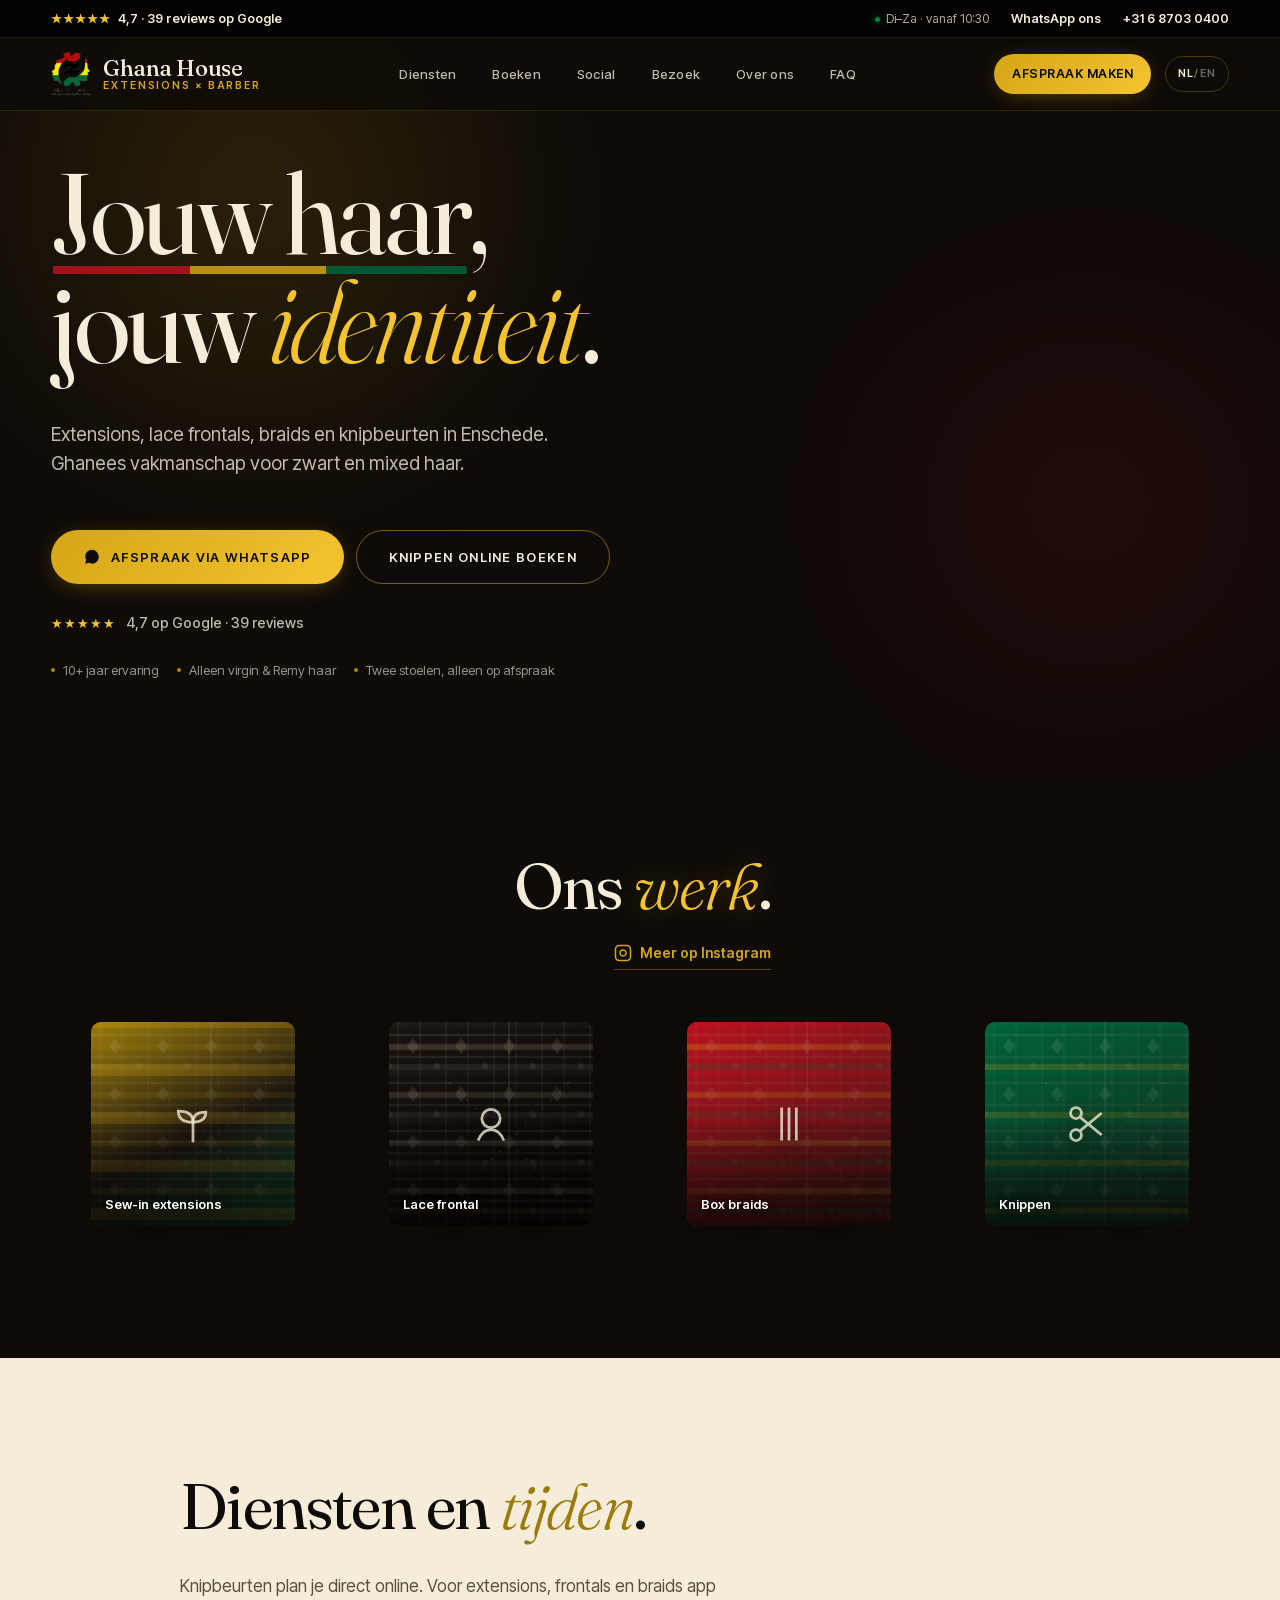
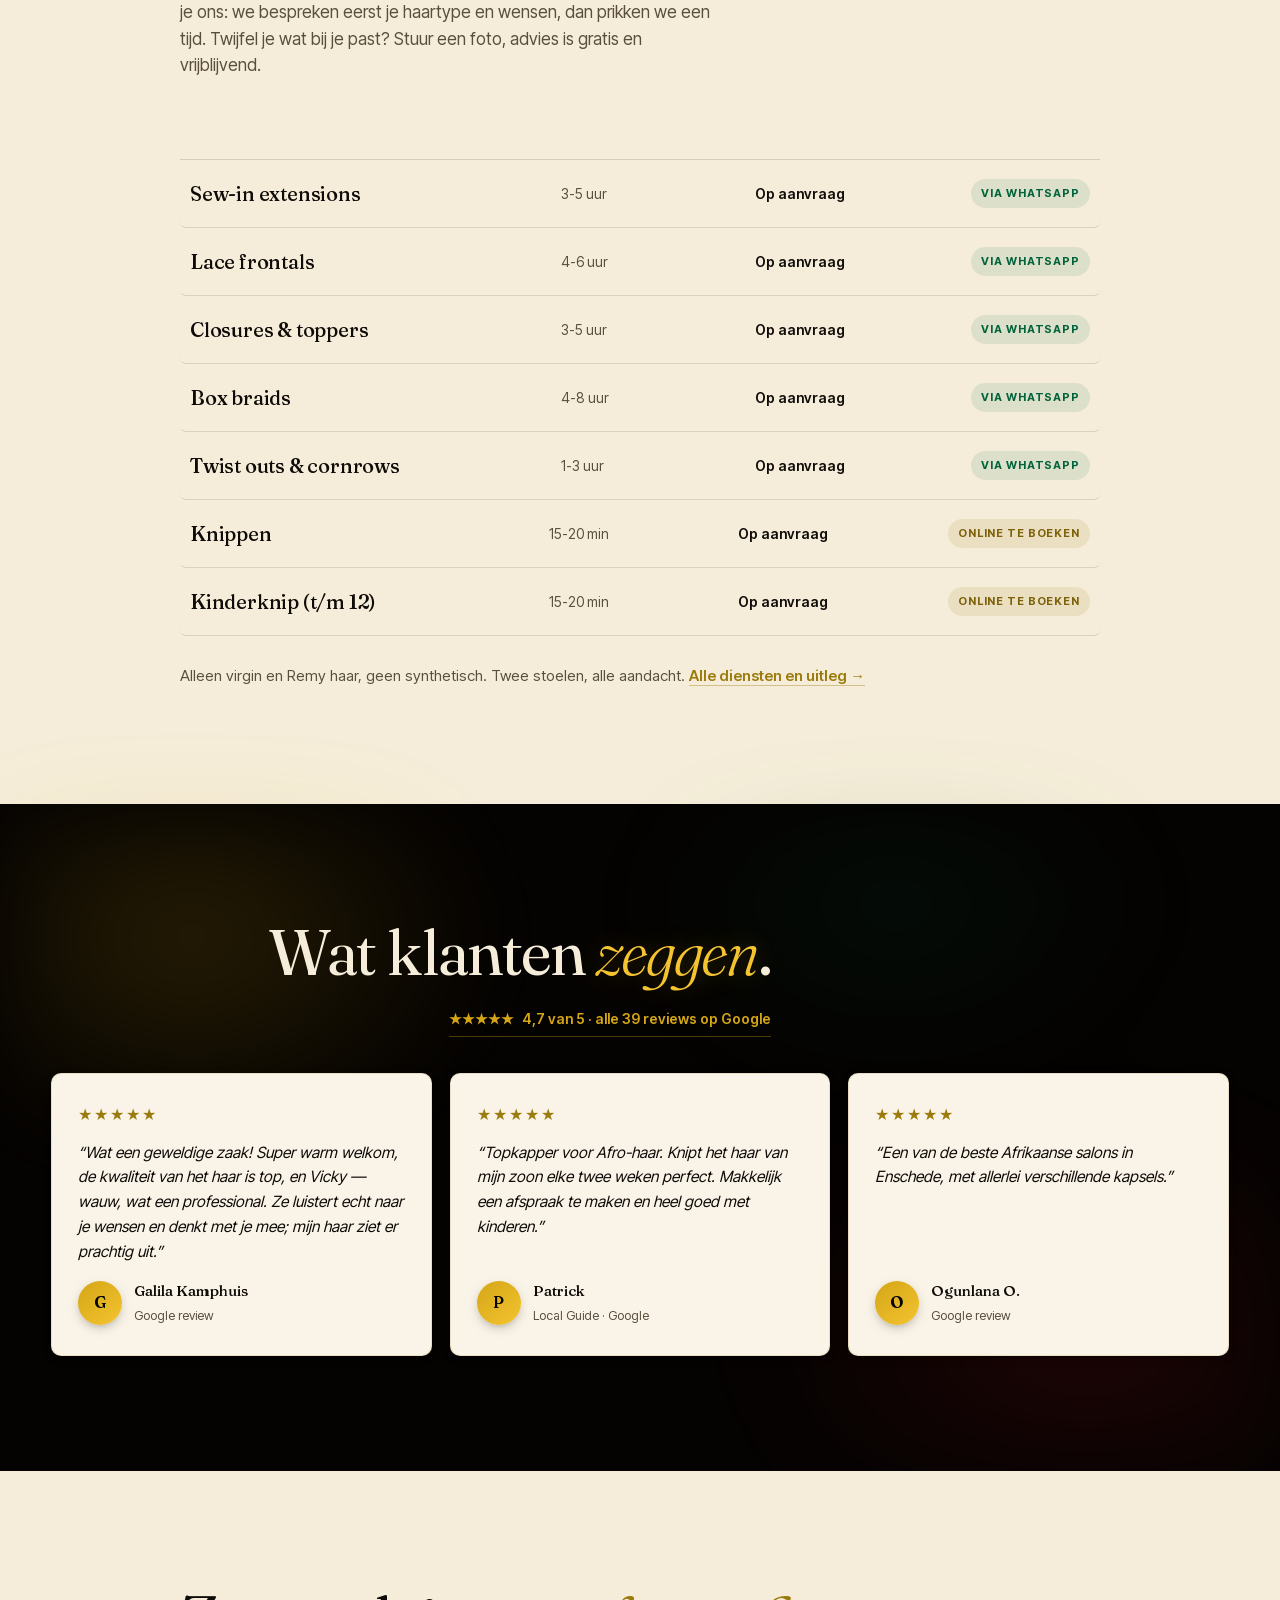
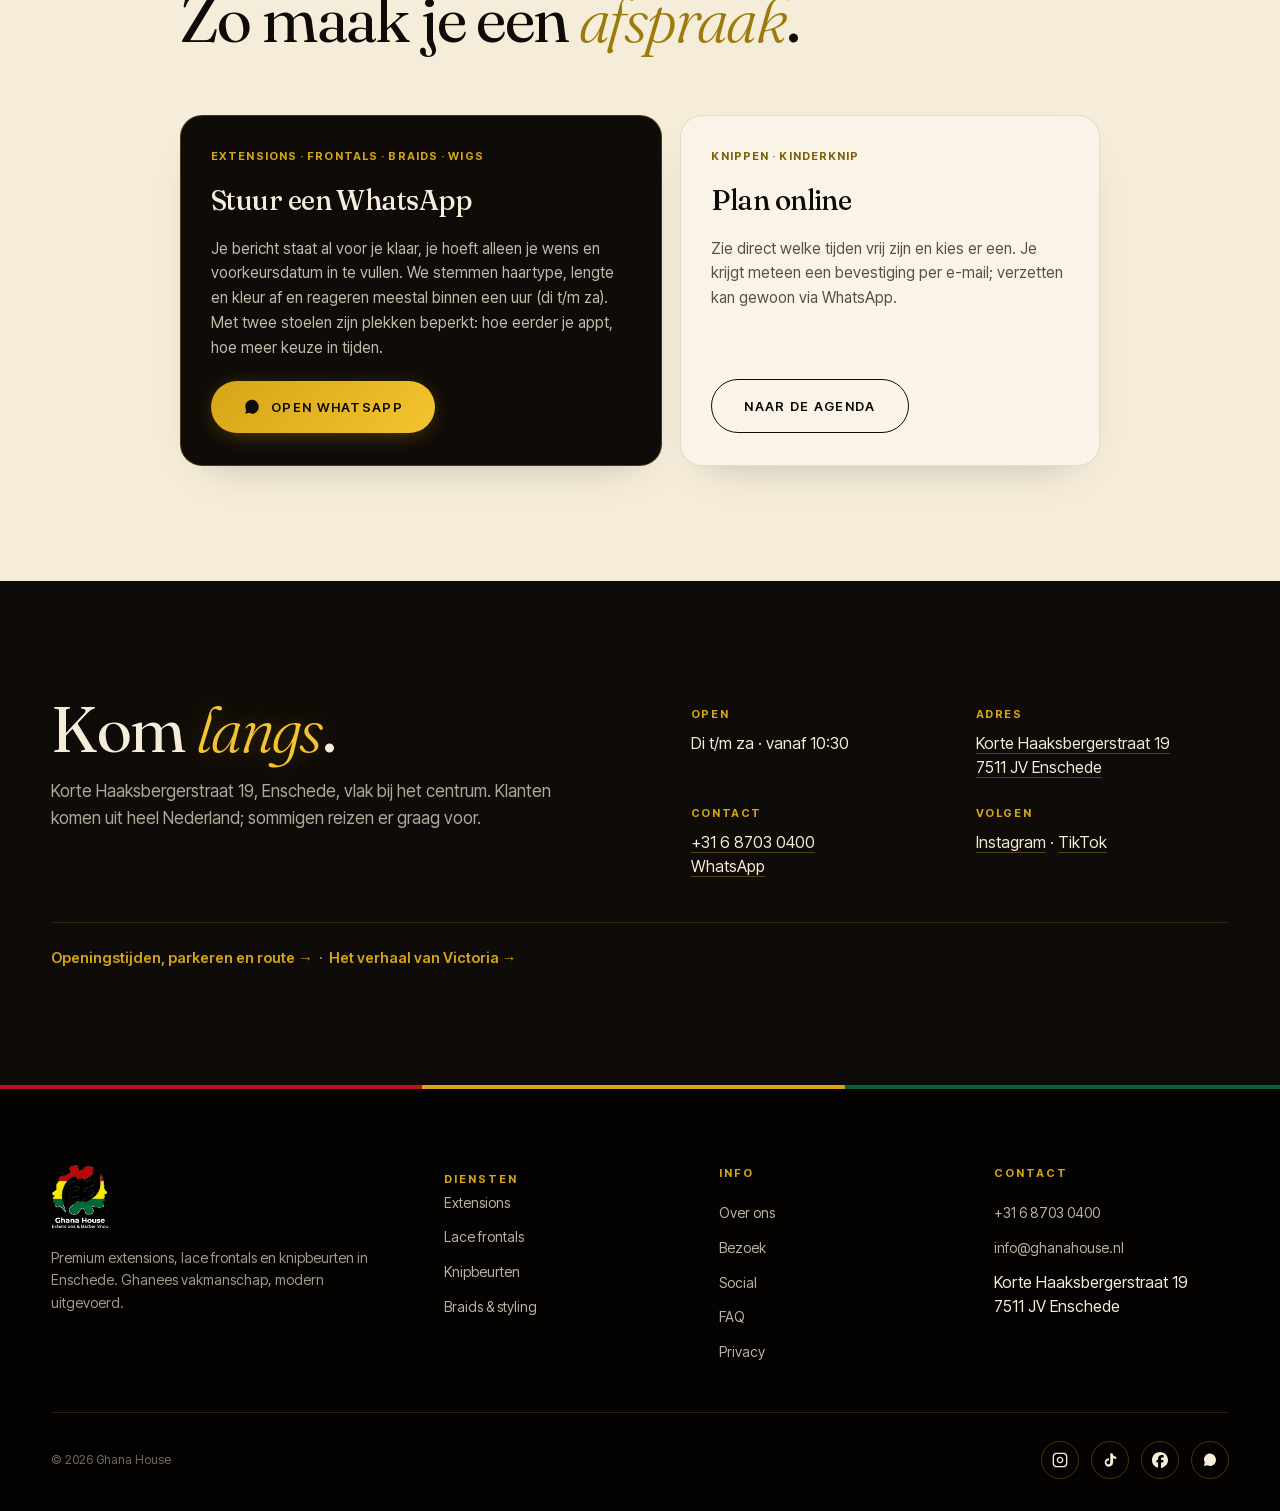
==== commit 9feebd87: "Site v8: rustige homepage langs de klantreis (11→6 blokken), WhatsApp primair, werk op plek 2, diens" ====
--- a/index.html
+++ b/index.html
@@ -24,7 +24,7 @@
   <meta name="twitter:image" content="https://ghanahouse.nl/og.png" />
   <link rel="preload" href="fonts/fraunces-normal-latin.woff2" as="font" type="font/woff2" crossorigin />
   <link rel="preload" href="fonts/intertight-normal-latin.woff2" as="font" type="font/woff2" crossorigin />
-  <link rel="stylesheet" href="styles.css?v=7" />
+  <link rel="stylesheet" href="styles.css?v=8" />
 </head>
 <body>
   <a class="skip-link" href="#main"><span data-lang="nl">Naar inhoud</span><span data-lang="en">Skip to content</span></a>
@@ -56,12 +56,12 @@
         <a href="/services"><span data-lang="nl">Diensten</span><span data-lang="en">Services</span></a>
         <a href="/booking"><span data-lang="nl">Boeken</span><span data-lang="en">Book</span></a>
         <a href="/social"><span data-lang="nl">Social</span><span data-lang="en">Social</span></a>
-        <a href="/shop">Shop</a>
         <a href="/visit"><span data-lang="nl">Bezoek</span><span data-lang="en">Visit</span></a>
         <a href="/about"><span data-lang="nl">Over ons</span><span data-lang="en">About</span></a>
         <a href="/faq">FAQ</a>
       </nav>
       <div class="header-actions">
+        <a href="#" data-wa="booking" target="_blank" rel="noopener" class="btn btn-gold header-cta"><span data-lang="nl">Afspraak maken</span><span data-lang="en">Book now</span></a>
         <button class="lang-toggle" type="button" id="langToggle" aria-label="Switch language">
           <span class="lang-nl">NL</span><span style="opacity:.4">/</span><span class="lang-en">EN</span>
         </button>
@@ -81,7 +81,6 @@
       <a href="/services" class="m-link"><span data-lang="nl">Diensten</span><span data-lang="en">Services</span></a>
       <a href="/booking" class="m-link"><span data-lang="nl">Boeken</span><span data-lang="en">Book</span></a>
       <a href="/social" class="m-link"><span data-lang="nl">Social</span><span data-lang="en">Social</span></a>
-      <a href="/shop" class="m-link">Shop</a>
       <a href="/visit" class="m-link"><span data-lang="nl">Bezoek</span><span data-lang="en">Visit</span></a>
       <a href="/about" class="m-link"><span data-lang="nl">Over ons</span><span data-lang="en">About</span></a>
       <a href="/faq" class="m-link">FAQ</a>
@@ -104,453 +103,203 @@
 
   <main id="main" tabindex="-1">
 
-    <!-- HERO -->
-    <section class="hero">
+    <!-- 1 · ORIËNTEREN — hero: één boodschap, één beeld, één primaire route -->
+    <section class="hero hero-calm">
       <div class="hero-inner">
         <div class="hero-content">
-          <span class="eyebrow reveal">
-            <span data-lang="nl">Enschede · Premium beauty &amp; barber</span>
-            <span data-lang="en">Enschede · Premium beauty &amp; barber</span>
-          </span>
-          <h1 class="reveal reveal-delay-1">
+          <h1 class="reveal">
             <span data-lang="nl"><span class="underline-flag">Jouw haar</span>,<br />jouw <em>identiteit</em>.</span>
             <span data-lang="en"><span class="underline-flag">Your hair</span>,<br />your <em>identity</em>.</span>
           </h1>
-          <p class="hero-lead reveal reveal-delay-2">
-            <span data-lang="nl">Extensions, lace frontals, knipbeurten en kinderknip — uitgevoerd met Ghanese vakmanschap, midden in Enschede.</span>
-            <span data-lang="en">Extensions, lace frontals, men's cuts and kids cuts — Ghanaian craftsmanship in the heart of Enschede.</span>
+          <p class="hero-lead reveal reveal-delay-1">
+            <span data-lang="nl">Extensions, lace frontals, braids en knipbeurten in Enschede. Ghanees vakmanschap voor zwart en mixed haar.</span><span data-lang="en">Extensions, lace frontals, braids and cuts in Enschede. Ghanaian craftsmanship for black and mixed hair.</span>
           </p>
-          <div class="hero-actions reveal reveal-delay-3">
-            <a href="/booking" class="btn btn-gold">
-              <span data-lang="nl">Online boeken</span>
-              <span data-lang="en">Book online</span>
+          <div class="hero-actions reveal reveal-delay-2">
+            <a href="#" data-wa="booking" target="_blank" rel="noopener" class="btn btn-gold">
+              <svg viewBox="0 0 32 32" width="18" height="18" fill="currentColor" aria-hidden="true"><path d="M16.003 3C9.382 3 4 8.383 4 15c0 2.124.555 4.193 1.61 6.014L4 28l7.18-1.586A11.94 11.94 0 0 0 16.003 28C22.624 28 28 22.617 28 16S22.624 3 16.003 3z"/></svg>
+              <span data-lang="nl">Afspraak via WhatsApp</span><span data-lang="en">Book via WhatsApp</span>
             </a>
-            <a href="#" data-wa="booking" target="_blank" rel="noopener" class="btn btn-outline">
-              <svg viewBox="0 0 32 32" width="18" height="18" fill="currentColor"><path d="M16.003 3C9.382 3 4 8.383 4 15c0 2.124.555 4.193 1.61 6.014L4 28l7.18-1.586A11.94 11.94 0 0 0 16.003 28C22.624 28 28 22.617 28 16S22.624 3 16.003 3z"/></svg>
-              WhatsApp
+            <a href="/booking" class="btn btn-outline">
+              <span data-lang="nl">Knippen online boeken</span><span data-lang="en">Book a cut online</span>
             </a>
           </div>
-          <div class="hero-stats reveal reveal-delay-4">
-            <div class="hero-stat">
-              <div class="hero-stat-num">10+</div>
-              <div class="hero-stat-label" data-lang="nl">Jaar ervaring</div>
-              <div class="hero-stat-label" data-lang="en">Years experience</div>
-            </div>
-            <div class="hero-stat">
-              <div class="hero-stat-num">2</div>
-              <div class="hero-stat-label" data-lang="nl">Stylisten</div>
-              <div class="hero-stat-label" data-lang="en">Stylists</div>
-            </div>
-            <a class="hero-stat" href="https://share.google/lDGjUx62SWGhLpPBK" target="_blank" rel="noopener" aria-label="Ghana House op Google">
-              <div class="hero-stat-num">★★★★★</div>
-              <div class="hero-stat-label" data-lang="nl">Op Google</div>
-              <div class="hero-stat-label" data-lang="en">On Google</div>
-            </a>
+          <a class="hero-rating reveal reveal-delay-3" href="https://share.google/lDGjUx62SWGhLpPBK" target="_blank" rel="noopener">
+            <span class="hr-stars" aria-hidden="true">★★★★★</span>
+            <span data-lang="nl">4,7 op Google · 39 reviews</span><span data-lang="en">4.7 on Google · 39 reviews</span>
+          </a>
+          <ul class="hero-trust reveal reveal-delay-3">
+            <li><span data-lang="nl">10+ jaar ervaring</span><span data-lang="en">10+ years experience</span></li>
+            <li><span data-lang="nl">Alleen virgin &amp; Remy haar</span><span data-lang="en">Only virgin &amp; Remy hair</span></li>
+            <li><span data-lang="nl">Twee stoelen, alleen op afspraak</span><span data-lang="en">Two chairs, by appointment only</span></li>
+          </ul>
+        </div>
+        <div class="hero-visual reveal reveal-delay-1">
+          <div class="hero-visual-inner">
+            <!-- FOTO-SLOT: zodra photos/hero.jpg bestaat, haal dit commentaar weg zodat de img-regel actief wordt:
+                 <img class="visual-photo" src="photos/hero.jpg" alt="Ghana House werk" /> -->
+            <span class="hero-visual-logo">GH</span>
           </div>
         </div>
-        <div class="hero-visual reveal reveal-delay-2">
-          <div class="hero-visual-inner">
-            <!-- FOTO: zet een staande foto (bv. een mooi resultaat) als photos/hero.jpg — verschijnt dan automatisch. -->
-            <!-- FOTO-SLOT: zodra photos/hero.jpg bestaat, haal dit commentaar weg zodat de img-regel actief wordt:
-                 <img class="visual-photo" src="photos/hero.jpg" alt="Ghana House werk" loading="lazy" /> -->
-            <span class="hero-visual-logo">GH</span>
-            <span class="visual-caption"><span data-lang="nl">Foto volgt</span><span data-lang="en">Photo coming</span></span>
-          </div>
-          <a class="proof-card proof-rating" href="https://share.google/lDGjUx62SWGhLpPBK" target="_blank" rel="noopener">
-            <div>
-              <div class="pr-num">4,7</div>
-              <div class="pr-stars">★★★★★</div>
-              <div class="pr-sub"><span data-lang="nl">39 Google reviews</span><span data-lang="en">39 Google reviews</span></div>
-            </div>
-          </a>
-          <div class="proof-card proof-book">
-            <strong><span class="pb-dot"></span><span data-lang="nl">Vandaag nog plek</span><span data-lang="en">Spots today</span></strong>
-            <small><span data-lang="nl">Knippen direct online te boeken</span><span data-lang="en">Cuts bookable online now</span></small>
-          </div>
-        </div>
-      </div>
-
-      <!-- Diagonal social strip -->
-      <div class="hero-side-strip">
-        <div class="hero-side-strip-inner">
-          <span class="hero-side-strip-label">Follow</span>
-          <a href="https://instagram.com/extensions_barbershop" target="_blank" rel="noopener" aria-label="Instagram">
-            <svg viewBox="0 0 24 24" fill="none" stroke="currentColor" stroke-width="2"><rect x="2" y="2" width="20" height="20" rx="5"/><path d="M16 11.37A4 4 0 1 1 12.63 8 4 4 0 0 1 16 11.37z"/><line x1="17.5" y1="6.5" x2="17.51" y2="6.5"/></svg>
-          </a>
-          <a href="https://tiktok.com/@extensions_barbershop" target="_blank" rel="noopener" aria-label="TikTok">
-            <svg viewBox="0 0 24 24" fill="currentColor"><path d="M19.59 6.69a4.83 4.83 0 0 1-3.77-4.25V2h-3.45v13.67a2.89 2.89 0 0 1-5.2 1.74 2.89 2.89 0 0 1 2.31-4.64 2.93 2.93 0 0 1 .88.13V9.4a6.84 6.84 0 0 0-1-.05A6.33 6.33 0 0 0 5.8 20.1a6.34 6.34 0 0 0 10.86-4.43V9.05a8.16 8.16 0 0 0 4.77 1.52V7.5a4.85 4.85 0 0 1-1.84-.81z"/></svg>
-          </a>
-          <a href="https://facebook.com/vickyronny" target="_blank" rel="noopener" aria-label="Facebook">
-            <svg viewBox="0 0 24 24" fill="currentColor"><path d="M9.101 23.691v-7.98H6.627v-3.667h2.474v-1.58c0-4.085 1.848-5.978 5.858-5.978.401 0 .955.042 1.468.103a8.68 8.68 0 0 1 1.141.195v3.325a8.623 8.623 0 0 0-.653-.036 26.805 26.805 0 0 0-.733-.009c-.707 0-1.259.096-1.675.309a1.686 1.686 0 0 0-.679.622c-.258.42-.374.995-.374 1.752v1.297h3.919l-.386 2.103-.287 1.564h-3.246v8.245C19.396 23.238 24 18.179 24 12.044c0-6.627-5.373-12-12-12s-12 5.373-12 12c0 5.628 3.874 10.35 9.101 11.647Z"/></svg>
-          </a>
-        </div>
-      </div>
-    </section>
-
-    <!-- TRUST STRIP -->
-    <div class="trust-strip">
-      <div class="trust-strip-inner">
-        <div class="trust-item reveal">
-          <svg viewBox="0 0 24 24" fill="none" stroke="currentColor" stroke-width="1.8" stroke-linecap="round" stroke-linejoin="round"><path d="M12 22V11"/><path d="M12 11C12 7 9 5 4 5c0 4 3 6 8 6Z"/><path d="M12 11c0-3.5 2.5-5.5 7-5.5 0 3.5-2.5 5.5-7 5.5Z"/></svg>
-          <div><strong><span data-lang="nl">Ghanees vakmanschap</span><span data-lang="en">Ghanaian craft</span></strong><span data-lang="nl">10+ jaar ervaring</span><span data-lang="en">10+ years experience</span></div>
-        </div>
-        <div class="trust-item reveal reveal-delay-1">
-          <svg viewBox="0 0 24 24" fill="none" stroke="currentColor" stroke-width="1.8" stroke-linecap="round" stroke-linejoin="round"><path d="M6 3h12l3 5-9 13L3 8Z"/><path d="M3 8h18"/></svg>
-          <div><strong><span data-lang="nl">Virgin &amp; Remy haar</span><span data-lang="en">Virgin &amp; Remy hair</span></strong><span data-lang="nl">Geen synthetisch</span><span data-lang="en">No synthetic</span></div>
-        </div>
-        <div class="trust-item reveal reveal-delay-2">
-          <svg viewBox="0 0 24 24" fill="none" stroke="currentColor" stroke-width="1.8" stroke-linecap="round" stroke-linejoin="round"><circle cx="12" cy="12" r="9"/><path d="M3 12h18"/><path d="M12 3c2.8 2.4 4.2 5.5 4.2 9s-1.4 6.6-4.2 9c-2.8-2.4-4.2-5.5-4.2-9S9.2 5.4 12 3Z"/></svg>
-          <div><strong><span data-lang="nl">Zwart &amp; mixed haar</span><span data-lang="en">Black &amp; mixed hair</span></strong><span data-lang="nl">Elke textuur welkom</span><span data-lang="en">Every texture welcome</span></div>
-        </div>
-        <div class="trust-item reveal reveal-delay-3">
-          <svg viewBox="0 0 24 24" fill="none" stroke="currentColor" stroke-width="1.8" stroke-linecap="round" stroke-linejoin="round"><path d="M12 2l2.6 5.3 5.8.85-4.2 4.1 1 5.75L12 16.3 6.8 19l1-5.75-4.2-4.1 5.8-.85Z"/></svg>
-          <div><strong><span data-lang="nl">Persoonlijk &amp; op afspraak</span><span data-lang="en">Personal &amp; by appointment</span></strong><span data-lang="nl">Twee stoelen, alle aandacht</span><span data-lang="en">Two chairs, full attention</span></div>
-        </div>
-      </div>
-    </div>
-
-    <!-- MARQUEE -->
-    <div class="marquee">
-      <div class="marquee-track">
-        <span data-lang="nl">Extensions</span><span data-lang="en">Extensions</span>
-        <span data-lang="nl">Lace frontals</span><span data-lang="en">Lace frontals</span>
-        <span data-lang="nl">Knippen</span><span data-lang="en">Cuts</span>
-        <span data-lang="nl">Kids cut</span><span data-lang="en">Kids cut</span>
-        <span data-lang="nl">Box braids</span><span data-lang="en">Box braids</span>
-        <span data-lang="nl">Twist outs</span><span data-lang="en">Twist outs</span>
-        <span data-lang="nl">Cornrows</span><span data-lang="en">Cornrows</span>
-        <span data-lang="nl">Wig install</span><span data-lang="en">Wig install</span>
-      </div>
-    </div>
-
-    <!-- SERVICES — asymmetric grid on cream -->
+      </div>
+    </section>
+
+    <!-- 2 · WERK ZIEN — galerij direct onder de hero -->
+    <section class="section-dark section-tight">
+      <div class="container">
+        <div class="section-head row">
+          <h2 class="section-title"><span data-lang="nl">Ons <em>werk</em>.</span><span data-lang="en">Our <em>work</em>.</span></h2>
+          <a class="link-arrow" href="https://instagram.com/extensions_barbershop" target="_blank" rel="noopener"><svg viewBox="0 0 24 24" width="18" height="18" fill="none" stroke="currentColor" stroke-width="2" aria-hidden="true"><rect x="2" y="2" width="20" height="20" rx="5"/><path d="M16 11.37A4 4 0 1 1 12.63 8 4 4 0 0 1 16 11.37z"/><line x1="17.5" y1="6.5" x2="17.51" y2="6.5"/></svg> <span data-lang="nl">Meer op Instagram</span><span data-lang="en">More on Instagram</span></a>
+        </div>
+        <div class="gallery-grid">
+          <figure class="g-tile">
+            <!-- FOTO-SLOT: zodra photos/gallery1.jpg bestaat, haal dit commentaar weg zodat de img-regel actief wordt:
+                 <img class="visual-photo" src="photos/gallery1.jpg" alt="Sew-in extensions" loading="lazy" /> -->
+            <div class="g-tile-fallback"><svg viewBox="0 0 24 24" fill="none" stroke="currentColor" stroke-width="1.5" aria-hidden="true"><path d="M12 22V11"/><path d="M12 11C12 7 9 5 4 5c0 4 3 6 8 6Z"/><path d="M12 11c0-3.5 2.5-5.5 7-5.5 0 3.5-2.5 5.5-7 5.5Z"/></svg></div>
+            <figcaption class="g-tile-label"><span data-lang="nl">Sew-in extensions</span><span data-lang="en">Sew-in extensions</span></figcaption>
+          </figure>
+          <figure class="g-tile">
+            <!-- FOTO-SLOT: zodra photos/gallery2.jpg bestaat, haal dit commentaar weg zodat de img-regel actief wordt:
+                 <img class="visual-photo" src="photos/gallery2.jpg" alt="Lace frontal" loading="lazy" /> -->
+            <div class="g-tile-fallback"><svg viewBox="0 0 24 24" fill="none" stroke="currentColor" stroke-width="1.5" aria-hidden="true"><circle cx="12" cy="9" r="5"/><path d="M5 21c1.5-4 4-6 7-6s5.5 2 7 6"/></svg></div>
+            <figcaption class="g-tile-label"><span data-lang="nl">Lace frontal</span><span data-lang="en">Lace frontal</span></figcaption>
+          </figure>
+          <figure class="g-tile">
+            <!-- FOTO-SLOT: zodra photos/gallery3.jpg bestaat, haal dit commentaar weg zodat de img-regel actief wordt:
+                 <img class="visual-photo" src="photos/gallery3.jpg" alt="Box braids" loading="lazy" /> -->
+            <div class="g-tile-fallback"><svg viewBox="0 0 24 24" fill="none" stroke="currentColor" stroke-width="1.5" aria-hidden="true"><path d="M8 3v18M12 3v18M16 3v18"/></svg></div>
+            <figcaption class="g-tile-label"><span data-lang="nl">Box braids</span><span data-lang="en">Box braids</span></figcaption>
+          </figure>
+          <figure class="g-tile">
+            <!-- FOTO-SLOT: zodra photos/gallery4.jpg bestaat, haal dit commentaar weg zodat de img-regel actief wordt:
+                 <img class="visual-photo" src="photos/gallery4.jpg" alt="Knippen" loading="lazy" /> -->
+            <div class="g-tile-fallback"><svg viewBox="0 0 24 24" fill="none" stroke="currentColor" stroke-width="1.5" aria-hidden="true"><circle cx="6" cy="6" r="3"/><circle cx="6" cy="18" r="3"/><path d="M8.5 8.5 20 18M8.5 15.5 20 6"/></svg></div>
+            <figcaption class="g-tile-label"><span data-lang="nl">Knippen</span><span data-lang="en">Fresh cut</span></figcaption>
+          </figure>
+        </div>
+      </div>
+    </section>
+
+    <!-- 3 · VERGELIJKEN — diensten als rustige lijst -->
     <section class="section-cream">
-      <div class="container">
-        <div class="section-head reveal">
-          <span class="eyebrow"><span data-lang="nl">Onze diensten</span><span data-lang="en">Our services</span></span>
-          <h2 class="section-title"><span data-lang="nl">Vakmanschap, <em>in detail</em>.</span><span data-lang="en">Craftsmanship, <em>in detail</em>.</span></h2>
-          <p class="section-intro"><span data-lang="nl">Van premium extensions tot strakke knipbeurten — alles met dezelfde aandacht voor wie jij bent.</span><span data-lang="en">From premium extensions to crisp cuts — everything with the same attention to who you are.</span></p>
-        </div>
-
-        <div class="services-grid">
-          <article class="service-card featured span-7 reveal">
-            <span class="service-number">01</span>
-            <h3><span data-lang="nl">Sew-in extensions</span><span data-lang="en">Sew-in extensions</span></h3>
-            <p><span data-lang="nl">Onze signature dienst — gevlochten basis, naadloze inhechting. Houdbaar 6-8 weken.</span><span data-lang="en">Our signature service — braided base, seamless install. Lasts 6-8 weeks.</span></p>
-            <div class="service-meta">
-              <span class="service-price"><span data-lang="nl">Op aanvraag</span><span data-lang="en">On request</span></span>
-              <span class="service-duration" data-lang="nl">3-5 uur · Op afspraak</span>
-              <span class="service-duration" data-lang="en">3-5 hours · By appointment</span>
-            </div>
-          </article>
-
-          <article class="service-card span-5 reveal reveal-delay-1">
-            <span class="service-number">02</span>
-            <h3>Lace frontals</h3>
-            <p><span data-lang="nl">HD lace, custom kleur match. Natuurlijke haarlijn.</span><span data-lang="en">HD lace, custom color match. Natural hairline.</span></p>
-            <div class="service-meta">
-              <span class="service-price"><span data-lang="nl">Op aanvraag</span><span data-lang="en">On request</span></span>
-              <span class="service-duration" data-lang="nl">4-6 uur</span>
-              <span class="service-duration" data-lang="en">4-6 hours</span>
-            </div>
-          </article>
-
-          <article class="service-card span-4 reveal">
-            <span class="service-number">03</span>
-            <h3><span data-lang="nl">Knippen</span><span data-lang="en">Cut</span></h3>
-            <p><span data-lang="nl">Fade, taper, line-up. Strakke afwerking.</span><span data-lang="en">Fade, taper, line-up. Crisp finish.</span></p>
-            <div class="service-meta">
-              <span class="service-price"><span data-lang="nl">Op aanvraag</span><span data-lang="en">On request</span></span>
-              <span class="service-duration">15-20 min</span>
-            </div>
-          </article>
-
-          <article class="service-card span-4 reveal reveal-delay-1">
-            <span class="service-number">04</span>
-            <h3><span data-lang="nl">Kinderknip</span><span data-lang="en">Kids cut</span></h3>
-            <p><span data-lang="nl">Geduldig en speels. Voor jongens t/m 12.</span><span data-lang="en">Patient and playful. For boys up to 12.</span></p>
-            <div class="service-meta">
-              <span class="service-price"><span data-lang="nl">Op aanvraag</span><span data-lang="en">On request</span></span>
-              <span class="service-duration">15-20 min</span>
-            </div>
-          </article>
-
-          <article class="service-card span-4 reveal reveal-delay-2">
-            <span class="service-number">05</span>
-            <h3>Box braids</h3>
-            <p><span data-lang="nl">Knee-length tot bob — vlechten in elke lengte.</span><span data-lang="en">Knee-length to bob — braids in every length.</span></p>
-            <div class="service-meta">
-              <span class="service-price"><span data-lang="nl">Op aanvraag</span><span data-lang="en">On request</span></span>
-              <span class="service-duration" data-lang="nl">4-8 uur</span>
-              <span class="service-duration" data-lang="en">4-8 hours</span>
-            </div>
-          </article>
-
-          <article class="service-card span-6 reveal">
-            <span class="service-number">06</span>
-            <h3><span data-lang="nl">Closures &amp; toppers</span><span data-lang="en">Closures &amp; toppers</span></h3>
-            <p><span data-lang="nl">4×4 closures voor dekking aan de kruin met natuurlijke parting.</span><span data-lang="en">4×4 closures for crown coverage with natural parting.</span></p>
-            <div class="service-meta">
-              <span class="service-price"><span data-lang="nl">Op aanvraag</span><span data-lang="en">On request</span></span>
-              <span class="service-duration" data-lang="nl">3-5 uur</span>
-              <span class="service-duration" data-lang="en">3-5 hours</span>
-            </div>
-          </article>
-
-          <article class="service-card span-6 reveal reveal-delay-1">
-            <span class="service-number">07</span>
-            <h3>Twist outs &amp; cornrows</h3>
-            <p><span data-lang="nl">Cornrows, twist outs, dutch braids — alle protective styles.</span><span data-lang="en">Cornrows, twist outs, dutch braids — all protective styles.</span></p>
-            <div class="service-meta">
-              <span class="service-price"><span data-lang="nl">Op aanvraag</span><span data-lang="en">On request</span></span>
-              <span class="service-duration" data-lang="nl">1-3 uur</span>
-              <span class="service-duration" data-lang="en">1-3 hours</span>
-            </div>
-          </article>
-        </div>
-
-        <div style="margin-top: 56px; text-align: center;" class="reveal">
-          <a href="/services" class="btn btn-outline-dark">
-            <span data-lang="nl">Alle diensten →</span>
-            <span data-lang="en">All services →</span>
-          </a>
-        </div>
-      </div>
-    </section>
-
-    <!-- STATS -->
+      <div class="container-narrow">
+        <div class="section-head">
+          <h2 class="section-title"><span data-lang="nl">Diensten en <em>tijden</em>.</span><span data-lang="en">Services and <em>times</em>.</span></h2>
+          <p class="section-intro"><span data-lang="nl">Knipbeurten plan je direct online. Voor extensions, frontals en braids app je ons: we bespreken eerst je haartype en wensen, dan prikken we een tijd. Twijfel je wat bij je past? Stuur een foto, advies is gratis en vrijblijvend.</span><span data-lang="en">Cuts are booked online. For extensions, frontals and braids, message us: we discuss your hair type and wishes first, then pick a time. Not sure what suits you? Send a photo, advice is free and without obligation.</span></p>
+        </div>
+        <div class="svc-list">
+          <a class="svc-row" href="#" data-wa="booking" data-service="Sew-in extensions" target="_blank" rel="noopener">
+            <span class="svc-name"><span data-lang="nl">Sew-in extensions</span><span data-lang="en">Sew-in extensions</span></span>
+            <span class="svc-dur"><span data-lang="nl">3-5 uur</span><span data-lang="en">3-5 hours</span></span>
+            <span class="svc-price"><span data-lang="nl">Op aanvraag</span><span data-lang="en">On request</span></span>
+            <span class="svc-route wa"><span data-lang="nl">Via WhatsApp</span><span data-lang="en">Via WhatsApp</span></span>
+          </a>
+          <a class="svc-row" href="#" data-wa="booking" data-service="Lace frontals" target="_blank" rel="noopener">
+            <span class="svc-name"><span data-lang="nl">Lace frontals</span><span data-lang="en">Lace frontals</span></span>
+            <span class="svc-dur"><span data-lang="nl">4-6 uur</span><span data-lang="en">4-6 hours</span></span>
+            <span class="svc-price"><span data-lang="nl">Op aanvraag</span><span data-lang="en">On request</span></span>
+            <span class="svc-route wa"><span data-lang="nl">Via WhatsApp</span><span data-lang="en">Via WhatsApp</span></span>
+          </a>
+          <a class="svc-row" href="#" data-wa="booking" data-service="Closures / toppers" target="_blank" rel="noopener">
+            <span class="svc-name"><span data-lang="nl">Closures &amp; toppers</span><span data-lang="en">Closures &amp; toppers</span></span>
+            <span class="svc-dur"><span data-lang="nl">3-5 uur</span><span data-lang="en">3-5 hours</span></span>
+            <span class="svc-price"><span data-lang="nl">Op aanvraag</span><span data-lang="en">On request</span></span>
+            <span class="svc-route wa"><span data-lang="nl">Via WhatsApp</span><span data-lang="en">Via WhatsApp</span></span>
+          </a>
+          <a class="svc-row" href="#" data-wa="booking" data-service="Box braids" target="_blank" rel="noopener">
+            <span class="svc-name"><span data-lang="nl">Box braids</span><span data-lang="en">Box braids</span></span>
+            <span class="svc-dur"><span data-lang="nl">4-8 uur</span><span data-lang="en">4-8 hours</span></span>
+            <span class="svc-price"><span data-lang="nl">Op aanvraag</span><span data-lang="en">On request</span></span>
+            <span class="svc-route wa"><span data-lang="nl">Via WhatsApp</span><span data-lang="en">Via WhatsApp</span></span>
+          </a>
+          <a class="svc-row" href="#" data-wa="booking" data-service="Twist outs / cornrows" target="_blank" rel="noopener">
+            <span class="svc-name"><span data-lang="nl">Twist outs &amp; cornrows</span><span data-lang="en">Twist outs &amp; cornrows</span></span>
+            <span class="svc-dur"><span data-lang="nl">1-3 uur</span><span data-lang="en">1-3 hours</span></span>
+            <span class="svc-price"><span data-lang="nl">Op aanvraag</span><span data-lang="en">On request</span></span>
+            <span class="svc-route wa"><span data-lang="nl">Via WhatsApp</span><span data-lang="en">Via WhatsApp</span></span>
+          </a>
+          <a class="svc-row" href="/booking?service=Knippen">
+            <span class="svc-name"><span data-lang="nl">Knippen</span><span data-lang="en">Cut</span></span>
+            <span class="svc-dur"><span data-lang="nl">15-20 min</span><span data-lang="en">15-20 min</span></span>
+            <span class="svc-price"><span data-lang="nl">Op aanvraag</span><span data-lang="en">On request</span></span>
+            <span class="svc-route online"><span data-lang="nl">Online te boeken</span><span data-lang="en">Book online</span></span>
+          </a>
+          <a class="svc-row" href="/booking?service=Kinderknip">
+            <span class="svc-name"><span data-lang="nl">Kinderknip (t/m 12)</span><span data-lang="en">Kids cut (up to 12)</span></span>
+            <span class="svc-dur"><span data-lang="nl">15-20 min</span><span data-lang="en">15-20 min</span></span>
+            <span class="svc-price"><span data-lang="nl">Op aanvraag</span><span data-lang="en">On request</span></span>
+            <span class="svc-route online"><span data-lang="nl">Online te boeken</span><span data-lang="en">Book online</span></span>
+          </a>
+        </div>
+        <p class="svc-note"><span data-lang="nl">Alleen virgin en Remy haar, geen synthetisch. Twee stoelen, alle aandacht.</span><span data-lang="en">Only virgin and Remy hair, never synthetic. Two chairs, full attention.</span> <a href="/services"><span data-lang="nl">Alle diensten en uitleg →</span><span data-lang="en">All services and details →</span></a></p>
+      </div>
+    </section>
+
+    <!-- 4 · VERTROUWEN — echte Google-reviews -->
     <section class="section-noir">
       <div class="container">
-        <div class="stat-band reveal">
-          <div class="stat-band-grid">
-            <div class="stat-cell"><div class="stat-n">10+</div><div class="stat-l"><span data-lang="nl">Jaar vakmanschap</span><span data-lang="en">Years of craft</span></div></div>
-            <a class="stat-cell" href="https://share.google/lDGjUx62SWGhLpPBK" target="_blank" rel="noopener" style="display:block"><div class="stat-n">4,7</div><div class="stat-l"><span data-lang="nl">★ op Google · 39 reviews</span><span data-lang="en">★ on Google · 39 reviews</span></div></a>
-            <div class="stat-cell"><div class="stat-n">2</div><div class="stat-l"><span data-lang="nl">Stoelen, alle aandacht</span><span data-lang="en">Chairs, full attention</span></div></div>
-            <div class="stat-cell"><div class="stat-n">100%</div><div class="stat-l"><span data-lang="nl">Op afspraak, persoonlijk</span><span data-lang="en">By appointment, personal</span></div></div>
-          </div>
-        </div>
-      </div>
-    </section>
-
-    <!-- WHY US — features on dark -->
+        <div class="section-head row">
+          <h2 class="section-title"><span data-lang="nl">Wat klanten <em>zeggen</em>.</span><span data-lang="en">What clients <em>say</em>.</span></h2>
+          <a class="link-arrow" href="https://share.google/lDGjUx62SWGhLpPBK" target="_blank" rel="noopener"><span class="hr-stars" aria-hidden="true">★★★★★</span> <span data-lang="nl">4,7 van 5 · alle 39 reviews op Google</span><span data-lang="en">4.7 out of 5 · all 39 reviews on Google</span></a>
+        </div>
+        <div class="reviews-grid">
+          <article class="review-card">
+            <div class="review-stars" aria-label="5 sterren">★★★★★</div>
+            <p><span data-lang="nl">“Wat een geweldige zaak! Super warm welkom, de kwaliteit van het haar is top, en Vicky — wauw, wat een professional. Ze luistert echt naar je wensen en denkt met je mee; mijn haar ziet er prachtig uit.”</span><span data-lang="en">“What a great business! A super warm welcome, the quality of the hair is amazing, and Vicky, what a professional. She listens carefully to your wishes and thinks along with you; my hair looks beautiful.”</span></p>
+            <div class="review-who"><div class="review-av">G</div><div><strong>Galila Kamphuis</strong><small>Google review</small></div></div>
+          </article>
+          <article class="review-card">
+            <div class="review-stars" aria-label="5 sterren">★★★★★</div>
+            <p><span data-lang="nl">“Topkapper voor Afro-haar. Knipt het haar van mijn zoon elke twee weken perfect. Makkelijk een afspraak te maken en heel goed met kinderen.”</span><span data-lang="en">“Great Afro hairdresser. Cuts my son's hair perfectly every two weeks. Easy to schedule an appointment, and they're great with kids.”</span></p>
+            <div class="review-who"><div class="review-av">P</div><div><strong>Patrick</strong><small>Local Guide · Google</small></div></div>
+          </article>
+          <article class="review-card">
+            <div class="review-stars" aria-label="5 sterren">★★★★★</div>
+            <p><span data-lang="nl">“Een van de beste Afrikaanse salons in Enschede, met allerlei verschillende kapsels.”</span><span data-lang="en">“One of the best African salons in Enschede, with all kinds of different hairstyles.”</span></p>
+            <div class="review-who"><div class="review-av">O</div><div><strong>Ogunlana O.</strong><small>Google review</small></div></div>
+          </article>
+        </div>
+      </div>
+    </section>
+
+    <!-- 5 · KOPEN — één boekblok met de twee routes -->
+    <section class="section-cream" id="boeken">
+      <div class="container-narrow">
+        <div class="section-head">
+          <h2 class="section-title"><span data-lang="nl">Zo maak je een <em>afspraak</em>.</span><span data-lang="en">How to <em>book</em>.</span></h2>
+        </div>
+        <div class="route-grid">
+          <a class="route-card primary" href="#" data-wa="booking" target="_blank" rel="noopener">
+            <span class="route-tag">Extensions · frontals · braids · wigs</span>
+            <h3><span data-lang="nl">Stuur een WhatsApp</span><span data-lang="en">Send a WhatsApp</span></h3>
+            <p><span data-lang="nl">Je bericht staat al voor je klaar, je hoeft alleen je wens en voorkeursdatum in te vullen. We stemmen haartype, lengte en kleur af en reageren meestal binnen een uur (di t/m za). Met twee stoelen zijn plekken beperkt: hoe eerder je appt, hoe meer keuze in tijden.</span><span data-lang="en">Your message is pre-written, you only add your wish and preferred date. We match hair type, length and colour and usually reply within the hour (Tue to Sat). With two chairs, spots are limited: the sooner you message, the more times to choose from.</span></p>
+            <span class="btn btn-gold"><svg viewBox="0 0 32 32" width="18" height="18" fill="currentColor" aria-hidden="true"><path d="M16.003 3C9.382 3 4 8.383 4 15c0 2.124.555 4.193 1.61 6.014L4 28l7.18-1.586A11.94 11.94 0 0 0 16.003 28C22.624 28 28 22.617 28 16S22.624 3 16.003 3z"/></svg> <span data-lang="nl">Open WhatsApp</span><span data-lang="en">Open WhatsApp</span></span>
+          </a>
+          <a class="route-card" href="/booking?service=Knippen">
+            <span class="route-tag"><span data-lang="nl">Knippen · kinderknip</span><span data-lang="en">Cuts · kids cuts</span></span>
+            <h3><span data-lang="nl">Plan online</span><span data-lang="en">Book online</span></h3>
+            <p><span data-lang="nl">Zie direct welke tijden vrij zijn en kies er een. Je krijgt meteen een bevestiging per e-mail; verzetten kan gewoon via WhatsApp.</span><span data-lang="en">See which times are free right away and pick one. You get an email confirmation immediately; rescheduling is easy via WhatsApp.</span></p>
+            <span class="btn btn-outline-dark"><span data-lang="nl">Naar de agenda</span><span data-lang="en">Open the calendar</span></span>
+          </a>
+        </div>
+      </div>
+    </section>
+
+    <!-- 6 · GEBRUIKEN & TERUGKOMEN — bezoek + volgen -->
     <section class="section-dark">
       <div class="container">
-        <div class="section-head center reveal">
-          <span class="eyebrow"><span data-lang="nl">Waarom Ghana House</span><span data-lang="en">Why Ghana House</span></span>
-          <h2 class="section-title"><span data-lang="nl">Meer dan een <em>salon</em>.</span><span data-lang="en">More than a <em>salon</em>.</span></h2>
-        </div>
-
-        <div class="features-row">
-          <div class="feature-item reveal">
-            <div class="feature-icon">
-              <svg width="22" height="22" viewBox="0 0 24 24" fill="none" stroke="currentColor" stroke-width="2" stroke-linecap="round" stroke-linejoin="round"><path d="M12 22V11"/><path d="M12 11C12 7 9 5 4 5c0 4 3 6 8 6Z"/><path d="M12 11c0-3.5 2.5-5.5 7-5.5 0 3.5-2.5 5.5-7 5.5Z"/></svg>
-            </div>
-            <h3><span data-lang="nl">Ghanese roots</span><span data-lang="en">Ghanaian roots</span></h3>
-            <p><span data-lang="nl">Technieken doorgegeven van generatie op generatie, voor zwart en gemengd haar van elke textuur.</span><span data-lang="en">Techniques passed down across generations, for black and mixed hair of every texture.</span></p>
+        <div class="visit-band">
+          <div>
+            <h2 class="section-title"><span data-lang="nl">Kom <em>langs</em>.</span><span data-lang="en">Come <em>by</em>.</span></h2>
+            <p class="section-intro"><span data-lang="nl">Korte Haaksbergerstraat 19, Enschede, vlak bij het centrum. Klanten komen uit heel Nederland; sommigen reizen er graag voor.</span><span data-lang="en">Korte Haaksbergerstraat 19, Enschede, close to the centre. Clients come from all over the Netherlands; some happily travel for it.</span></p>
           </div>
-          <div class="feature-item reveal reveal-delay-1">
-            <div class="feature-icon">
-              <svg width="22" height="22" viewBox="0 0 24 24" fill="none" stroke="currentColor" stroke-width="2" stroke-linecap="round" stroke-linejoin="round"><path d="M6 3h12l3 5-9 13L3 8Z"/><path d="M3 8h18"/><path d="M9 3 7.5 8 12 21l4.5-13L15 3"/></svg>
-            </div>
-            <h3><span data-lang="nl">Premium materialen</span><span data-lang="en">Premium materials</span></h3>
-            <p><span data-lang="nl">Alleen virgin / Remy haar van bekende leveranciers. Lace fronts in HD-kwaliteit. Geen synthetisch.</span><span data-lang="en">Only virgin / Remy hair from known suppliers. HD-quality lace fronts. No synthetic.</span></p>
-          </div>
-          <div class="feature-item reveal reveal-delay-2">
-            <div class="feature-icon">
-              <svg width="22" height="22" viewBox="0 0 24 24" fill="none" stroke="currentColor" stroke-width="2" stroke-linecap="round" stroke-linejoin="round"><path d="M21 14a2 2 0 0 1-2 2H8l-4 3V5a2 2 0 0 1 2-2h13a2 2 0 0 1 2 2Z"/><path d="M8.5 9.5h7M8.5 12.5h4"/></svg>
-            </div>
-            <h3><span data-lang="nl">Persoonlijk advies</span><span data-lang="en">Personal advice</span></h3>
-            <p><span data-lang="nl">Geen rush, geen template. We praten over jouw haartype, levensstijl, en wat past bij wie jij bent.</span><span data-lang="en">No rush, no template. We talk about your hair type, lifestyle, and what fits who you are.</span></p>
-          </div>
-        </div>
-      </div>
-    </section>
-
-    <!-- PROCESS -->
-    <section class="section-cream">
-      <div class="container">
-        <div class="section-head center reveal">
-          <span class="eyebrow"><span data-lang="nl">Zo werkt het</span><span data-lang="en">How it works</span></span>
-          <h2 class="section-title"><span data-lang="nl">Een afspraak in <em>drie stappen</em>.</span><span data-lang="en">An appointment in <em>three steps</em>.</span></h2>
-        </div>
-        <div class="process-grid">
-          <div class="process-step reveal">
-            <span class="ps-num"></span>
-            <h3><span data-lang="nl">Kies je dienst</span><span data-lang="en">Pick your service</span></h3>
-            <p><span data-lang="nl">Knippen? Boek meteen online. Extensions, braids of frontals? Stuur een WhatsApp — dan stemmen we eerst je haartype en wensen af.</span><span data-lang="en">A cut? Book online right away. Extensions, braids or frontals? Send a WhatsApp so we can first discuss your hair type and wishes.</span></p>
-          </div>
-          <div class="process-step reveal reveal-delay-1">
-            <span class="ps-num"></span>
-            <h3><span data-lang="nl">Wij bevestigen</span><span data-lang="en">We confirm</span></h3>
-            <p><span data-lang="nl">Je krijgt snel een bevestiging — meestal binnen een uur tijdens openingstijden — met datum, tijd en alle details.</span><span data-lang="en">You get a quick confirmation, usually within an hour during opening hours, with date, time and all details.</span></p>
-          </div>
-          <div class="process-step reveal reveal-delay-2">
-            <span class="ps-num"></span>
-            <h3><span data-lang="nl">Tot in de salon</span><span data-lang="en">See you at the salon</span></h3>
-            <p><span data-lang="nl">Kom langs aan de Korte Haaksbergerstraat. Twee stoelen, geen rush — alle aandacht voor jouw haar.</span><span data-lang="en">Drop by on Korte Haaksbergerstraat. Two chairs, no rush — full attention for your hair.</span></p>
-          </div>
-        </div>
-        <div style="margin-top: 44px; text-align: center;" class="reveal">
-          <a href="/booking" class="btn btn-outline-dark"><span data-lang="nl">Plan je afspraak →</span><span data-lang="en">Plan your appointment →</span></a>
-        </div>
-      </div>
-    </section>
-
-    <!-- GALLERY -->
-    <section class="section-dark">
-      <div class="container">
-        <div class="section-head center reveal">
-          <span class="eyebrow"><span data-lang="nl">Recent werk</span><span data-lang="en">Recent work</span></span>
-          <h2 class="section-title"><span data-lang="nl">Resultaat dat je <em>ziet</em>.</span><span data-lang="en">Results you can <em>see</em>.</span></h2>
-          <p class="section-intro" style="margin-left:auto;margin-right:auto;"><span data-lang="nl">Een greep uit ons werk. Echte foto's volgen binnenkort.</span><span data-lang="en">A glimpse of our work. Real photos coming soon.</span></p>
-        </div>
-        <div class="gallery-grid">
-          <figure class="g-tile reveal">
-            <!-- FOTO-SLOT: zodra photos/gallery1.jpg bestaat, haal dit commentaar weg zodat de img-regel actief wordt:
-                 <img class="visual-photo" src="photos/gallery1.jpg" alt="Sew-in extensions" loading="lazy" /> -->
-            <div class="g-tile-fallback"><svg viewBox="0 0 24 24" fill="none" stroke="currentColor" stroke-width="1.5"><path d="M12 22V11"/><path d="M12 11C12 7 9 5 4 5c0 4 3 6 8 6Z"/><path d="M12 11c0-3.5 2.5-5.5 7-5.5 0 3.5-2.5 5.5-7 5.5Z"/></svg></div>
-            <span class="g-tile-label">Sew-in extensions</span>
-          </figure>
-          <figure class="g-tile reveal reveal-delay-1">
-            <!-- FOTO-SLOT: zodra photos/gallery2.jpg bestaat, haal dit commentaar weg zodat de img-regel actief wordt:
-                 <img class="visual-photo" src="photos/gallery2.jpg" alt="Lace frontal" loading="lazy" /> -->
-            <div class="g-tile-fallback"><svg viewBox="0 0 24 24" fill="none" stroke="currentColor" stroke-width="1.5"><circle cx="12" cy="9" r="5"/><path d="M5 21c1.5-4 4-6 7-6s5.5 2 7 6"/></svg></div>
-            <span class="g-tile-label">Lace frontal</span>
-          </figure>
-          <figure class="g-tile reveal reveal-delay-2">
-            <!-- FOTO-SLOT: zodra photos/gallery3.jpg bestaat, haal dit commentaar weg zodat de img-regel actief wordt:
-                 <img class="visual-photo" src="photos/gallery3.jpg" alt="Box braids" loading="lazy" /> -->
-            <div class="g-tile-fallback"><svg viewBox="0 0 24 24" fill="none" stroke="currentColor" stroke-width="1.5"><path d="M8 3v18M12 3v18M16 3v18"/></svg></div>
-            <span class="g-tile-label">Box braids</span>
-          </figure>
-          <figure class="g-tile reveal reveal-delay-3">
-            <!-- FOTO-SLOT: zodra photos/gallery4.jpg bestaat, haal dit commentaar weg zodat de img-regel actief wordt:
-                 <img class="visual-photo" src="photos/gallery4.jpg" alt="Fresh cut" loading="lazy" /> -->
-            <div class="g-tile-fallback"><svg viewBox="0 0 24 24" fill="none" stroke="currentColor" stroke-width="1.5"><circle cx="6" cy="6" r="3"/><circle cx="6" cy="18" r="3"/><path d="M8.5 8.5 20 18M8.5 15.5 20 6"/></svg></div>
-            <span class="g-tile-label"><span data-lang="nl">Knippen</span><span data-lang="en">Fresh cut</span></span>
-          </figure>
-        </div>
-      </div>
-    </section>
-
-    <!-- STORY -->
-    <section class="section-cream">
-      <div class="container">
-        <div class="story-grid">
-          <div class="story-visual reveal">
-            <!-- FOTO: zet een portretfoto van Victoria als photos/victoria.jpg — verschijnt dan automatisch. -->
-            <!-- FOTO-SLOT: zodra photos/victoria.jpg bestaat, haal dit commentaar weg zodat de img-regel actief wordt:
-                 <img class="visual-photo" src="photos/victoria.jpg" alt="Victoria — Ghana House" loading="lazy" /> -->
-            <div class="story-visual-text">V</div>
-            <span class="visual-caption"><span data-lang="nl">Foto volgt</span><span data-lang="en">Photo coming</span></span>
-          </div>
-          <div class="story-content reveal reveal-delay-1">
-            <span class="eyebrow"><span data-lang="nl">Het verhaal</span><span data-lang="en">The story</span></span>
-            <h2 class="section-title" style="margin-top: 8px;"><span data-lang="nl">Van Accra naar <em>Enschede</em>.</span><span data-lang="en">From Accra to <em>Enschede</em>.</span></h2>
-            <p><span data-lang="nl">Ghana House is meer dan een salon — het is Victoria's verhaal. Geboren in Ghana, geboren met scharen en kammen in de hand. Wat begon als familietraditie groeide uit tot een plek waar mensen uit heel Nederland naartoe komen.</span><span data-lang="en">Ghana House is more than a salon — it's Victoria's story. Born in Ghana, born with scissors and combs in hand. What started as family tradition grew into a place where people from all over the Netherlands come.</span></p>
-            <div class="story-quote"><span data-lang="nl">"Haar is geen accessoire — het is een gesprek tussen jou en de wereld."</span><span data-lang="en">"Hair is not an accessory — it's a conversation between you and the world."</span></div>
-            <div style="margin-top: 28px;">
-              <a href="/about" class="btn btn-outline-dark">
-                <span data-lang="nl">Lees meer over ons</span>
-                <span data-lang="en">Read more about us</span>
-              </a>
-            </div>
-          </div>
-        </div>
-      </div>
-    </section>
-
-    <!-- TESTIMONIALS -->
-    <section class="section-noir">
-      <div class="container">
-        <div class="section-head center reveal">
-          <span class="eyebrow"><span data-lang="nl">Wat klanten zeggen</span><span data-lang="en">What clients say</span></span>
-          <h2 class="section-title"><span data-lang="nl">Geliefd, ver buiten <em>Enschede</em>.</span><span data-lang="en">Loved, far beyond <em>Enschede</em>.</span></h2>
-        </div>
-        <div class="reviews-grid">
-          <article class="review-card reveal">
-            <div class="review-stars">★★★★★</div>
-            <p><span data-lang="nl">"Wat een geweldige zaak! Super warm welkom, de kwaliteit van het haar is top, en Vicky — wauw, wat een professional. Ze luistert echt naar je wensen en denkt met je mee; mijn haar ziet er prachtig uit. Zoek je hoogwaardige extensions en goede service, dan zit je hier goed."</span><span data-lang="en">"What a great business! A super warm welcome, the quality of the hair is amazing, and Vicky, what a professional. She listens carefully to your wishes and thinks along with you; my hair looks beautiful. If you're looking for high-quality extensions and good service, you've come to the right place."</span></p>
-            <div class="review-who"><div class="review-av">G</div><div><strong>Galila Kamphuis</strong><small>Google review</small></div></div>
-          </article>
-          <article class="review-card reveal reveal-delay-1">
-            <div class="review-stars">★★★★★</div>
-            <p><span data-lang="nl">"Topkapper voor Afro-haar. Knipt het haar van mijn zoon elke twee weken perfect. Makkelijk een afspraak te maken en heel goed met kinderen."</span><span data-lang="en">"Great Afro hairdresser. Cuts my son's hair perfectly every two weeks. Easy to schedule an appointment, and they're great with kids."</span></p>
-            <div class="review-who"><div class="review-av">P</div><div><strong>Patrick</strong><small>Local Guide · Google</small></div></div>
-          </article>
-          <article class="review-card reveal reveal-delay-2">
-            <div class="review-stars">★★★★★</div>
-            <p><span data-lang="nl">"Een van de beste Afrikaanse salons in Enschede, met allerlei verschillende kapsels."</span><span data-lang="en">"One of the best African salons in Enschede, with all kinds of different hairstyles."</span></p>
-            <div class="review-who"><div class="review-av">O</div><div><strong>Ogunlana O.</strong><small>Google review</small></div></div>
-          </article>
-        </div>
-        <div style="margin-top: 40px; text-align: center;" class="reveal">
-          <a href="https://share.google/lDGjUx62SWGhLpPBK" target="_blank" rel="noopener" class="btn btn-outline"><span data-lang="nl">Lees alle reviews op Google →</span><span data-lang="en">Read all reviews on Google →</span></a>
-        </div>
-      </div>
-    </section>
-
-    <!-- SERVICE AREA -->
-    <section class="section-cream">
-      <div class="container">
-        <div class="area-grid">
-          <div class="reveal">
-            <span class="eyebrow"><span data-lang="nl">Waar we zitten</span><span data-lang="en">Where we are</span></span>
-            <h2 class="section-title" style="margin: 8px 0 16px;"><span data-lang="nl">In Enschede, klanten uit <em>heel Nederland</em>.</span><span data-lang="en">In Enschede, clients from <em>across the country</em>.</span></h2>
-            <p class="section-intro"><span data-lang="nl">Onze klanten komen niet alleen uit Enschede en Twente, maar uit heel Nederland — sommigen reizen er met plezier voor. Vlak bij het centrum en goed bereikbaar met auto, fiets of OV.</span><span data-lang="en">Our clients come not just from Enschede and the region, but from across the Netherlands — some happily travel for it. Close to the centre, easy to reach by car, bike or public transport.</span></p>
-            <ul class="area-pills">
-              <li>Enschede</li><li>Hengelo</li><li>Deventer</li><li>Apeldoorn</li><li>Zwolle</li><li>Arnhem</li><li><span data-lang="nl">&amp; heel Nederland</span><span data-lang="en">&amp; nationwide</span></li>
-            </ul>
-            <div style="margin-top: 28px;">
-              <a href="/visit" class="btn btn-outline-dark"><span data-lang="nl">Plan je bezoek →</span><span data-lang="en">Plan your visit →</span></a>
-            </div>
-          </div>
-          <div class="area-map reveal reveal-delay-1">
-            <div class="am-lines"></div>
-            <div class="am-pin">
-              <div class="am-dot"></div>
-              <span class="am-label">Korte Haaksbergerstraat 19</span>
-            </div>
-          </div>
-        </div>
-      </div>
-    </section>
-
-    <!-- WORK WITH US / CHAIR RENTAL -->
-    <section class="section-cream" style="padding-top: 0;">
-      <div class="container">
-        <div class="workwith reveal">
-          <div>
-            <span class="ww-eyebrow"><span data-lang="nl">Werken bij Ghana House</span><span data-lang="en">Work with Ghana House</span></span>
-            <h3><span data-lang="nl">Stoel te huur — en een plek vrij in ons team.</span><span data-lang="en">A chair to rent — and a spot open in our team.</span></h3>
-            <p><span data-lang="nl">Ben je stylist, barber of vlechtspecialist en zoek je een mooie plek? We hebben een stoel te huur én een vacature. Werk zelfstandig of als collega — in een warme, drukbezochte salon.</span><span data-lang="en">Are you a stylist, barber or braiding specialist looking for a great spot? We have a chair to rent and a vacancy. Work independently or as a colleague, in a warm, busy salon.</span></p>
-          </div>
-          <a href="https://wa.me/31687030400?text=Hoi%20Ghana%20House%2C%20ik%20heb%20interesse%20in%20een%20stoel%20huren%20%2F%20de%20vacature." target="_blank" rel="noopener" class="btn btn-wa">
-            <svg viewBox="0 0 32 32" width="18" height="18" fill="currentColor"><path d="M16.003 3C9.382 3 4 8.383 4 15c0 2.124.555 4.193 1.61 6.014L4 28l7.18-1.586A11.94 11.94 0 0 0 16.003 28C22.624 28 28 22.617 28 16S22.624 3 16.003 3z"/></svg>
-            <span data-lang="nl">Neem contact op</span><span data-lang="en">Get in touch</span>
-          </a>
-        </div>
-      </div>
-    </section>
-
-    <!-- CTA -->
-    <section class="section-noir" style="text-align: center;">
-      <div class="container-narrow">
-        <div class="reveal">
-          <span class="eyebrow"><span data-lang="nl">Klaar om te boeken?</span><span data-lang="en">Ready to book?</span></span>
-          <h2 class="section-title" style="margin-top: 16px;"><span data-lang="nl">Maak je <em>volgende</em> afspraak.</span><span data-lang="en">Book your <em>next</em> appointment.</span></h2>
-          <p class="section-intro" style="margin: 18px auto 32px;"><span data-lang="nl">Knipbeurten online, alle andere diensten via WhatsApp voor een persoonlijke afstemming.</span><span data-lang="en">Cuts online, all other services via WhatsApp for personal consultation.</span></p>
-          <div style="display: flex; gap: 12px; flex-wrap: wrap; justify-content: center;">
-            <a href="/booking" class="btn btn-gold">
-              <span data-lang="nl">Online boeken</span>
-              <span data-lang="en">Book online</span>
-            </a>
-            <a href="#" data-wa="booking" target="_blank" rel="noopener" class="btn btn-wa">
-              <svg viewBox="0 0 32 32" fill="currentColor"><path d="M16.003 3C9.382 3 4 8.383 4 15c0 2.124.555 4.193 1.61 6.014L4 28l7.18-1.586A11.94 11.94 0 0 0 16.003 28C22.624 28 28 22.617 28 16S22.624 3 16.003 3z"/></svg>
-              WhatsApp
-            </a>
-          </div>
-        </div>
+          <dl class="visit-facts">
+            <div><dt><span data-lang="nl">Open</span><span data-lang="en">Open</span></dt><dd><span data-lang="nl">Di t/m za · vanaf 10:30</span><span data-lang="en">Tue to Sat · from 10:30</span></dd></div>
+            <div><dt><span data-lang="nl">Adres</span><span data-lang="en">Address</span></dt><dd><a href="https://maps.google.com/?q=Korte+Haaksbergerstraat+19+Enschede" target="_blank" rel="noopener">Korte Haaksbergerstraat 19<br />7511 JV Enschede</a></dd></div>
+            <div><dt>Contact</dt><dd><a href="tel:+31687030400">+31 6 8703 0400</a><br /><a href="https://wa.me/31687030400" target="_blank" rel="noopener">WhatsApp</a></dd></div>
+            <div><dt><span data-lang="nl">Volgen</span><span data-lang="en">Follow</span></dt><dd><a href="https://instagram.com/extensions_barbershop" target="_blank" rel="noopener">Instagram</a> · <a href="https://tiktok.com/@extensions_barbershop" target="_blank" rel="noopener">TikTok</a></dd></div>
+          </dl>
+        </div>
+        <p class="visit-more"><a href="/visit"><span data-lang="nl">Openingstijden, parkeren en route →</span><span data-lang="en">Opening hours, parking and directions →</span></a> &nbsp;·&nbsp; <a href="/about"><span data-lang="nl">Het verhaal van Victoria →</span><span data-lang="en">Victoria's story →</span></a></p>
       </div>
     </section>
 
@@ -612,21 +361,14 @@
     </div>
   </footer>
 
-  <!-- Floating WhatsApp -->
-  <a href="#" data-wa="generic" target="_blank" rel="noopener" class="float-wa" aria-label="WhatsApp ons">
-    <svg viewBox="0 0 32 32" fill="currentColor"><path d="M16.003 3C9.382 3 4 8.383 4 15c0 2.124.555 4.193 1.61 6.014L4 28l7.18-1.586A11.94 11.94 0 0 0 16.003 28C22.624 28 28 22.617 28 16S22.624 3 16.003 3z"/></svg>
-  </a>
-
   <!-- Sticky mobile action bar -->
   <div class="action-bar">
-    <a href="/booking" class="btn btn-gold"><span data-lang="nl">Online boeken</span><span data-lang="en">Book online</span></a>
-    <a href="#" data-wa="booking" target="_blank" rel="noopener" class="btn btn-wa">
-      <svg viewBox="0 0 32 32" width="18" height="18" fill="currentColor"><path d="M16.003 3C9.382 3 4 8.383 4 15c0 2.124.555 4.193 1.61 6.014L4 28l7.18-1.586A11.94 11.94 0 0 0 16.003 28C22.624 28 28 22.617 28 16S22.624 3 16.003 3z"/></svg>
-      WhatsApp
-    </a>
+    <a href="#" data-wa="booking" target="_blank" rel="noopener" class="btn btn-gold"><svg viewBox="0 0 32 32" width="18" height="18" fill="currentColor"><path d="M16.003 3C9.382 3 4 8.383 4 15c0 2.124.555 4.193 1.61 6.014L4 28l7.18-1.586A11.94 11.94 0 0 0 16.003 28C22.624 28 28 22.617 28 16S22.624 3 16.003 3z"/></svg>
+      WhatsApp</a>
+    <a href="/booking" class="btn btn-outline"><span data-lang="nl">Online boeken</span><span data-lang="en">Book online</span></a>
   </div>
 
   <script>document.getElementById('year').textContent = new Date().getFullYear();</script>
-  <script src="script.js?v=7"></script>
+  <script src="script.js?v=8"></script>
 </body>
 </html>
--- a/styles.css
+++ b/styles.css
@@ -408,10 +408,10 @@
 .cookie-banner .cookie-decline { background: transparent; color: var(--cream); border: 1px solid rgba(245, 237, 217, 0.3); }
 
 /* SCROLL REVEALS */
-.reveal { transition: opacity 0.7s cubic-bezier(0.25, 0.1, 0.25, 1), transform 0.7s cubic-bezier(0.25, 0.1, 0.25, 1); will-change: opacity, transform; }
+.hero .reveal { transition: opacity 0.7s cubic-bezier(0.25, 0.1, 0.25, 1), transform 0.7s cubic-bezier(0.25, 0.1, 0.25, 1); }
 .reveal.in { opacity: 1; transform: translateY(0); }
 /* v7: inhoud is standaard zichtbaar; alleen verborgen als JS de observer echt heeft gestart (html.js-reveal). */
-html.js-reveal .reveal:not(.in) { opacity: 0; transform: translateY(28px); }
+html.js-reveal .hero .reveal:not(.in) { opacity: 0; transform: translateY(28px); }
 .reveal-delay-1 { transition-delay: 0.08s; }
 .reveal-delay-2 { transition-delay: 0.16s; }
 .reveal-delay-3 { transition-delay: 0.24s; }
@@ -1310,8 +1310,6 @@
 }
 
 /* Living hero glows — drift the existing radial blobs */
-.hero::before { animation: auroraDriftA 16s ease-in-out infinite alternate; }
-.hero::after  { animation: auroraDriftB 22s ease-in-out infinite alternate; }
 @keyframes auroraDriftA { from { transform: translate(0,0) scale(1); } to { transform: translate(8%, 6%) scale(1.18); } }
 @keyframes auroraDriftB { from { transform: translate(0,0) scale(1); } to { transform: translate(-7%, -5%) scale(1.22); } }
 
@@ -1324,7 +1322,6 @@
     radial-gradient(45% 60% at 85% 80%, rgba(184,19,31,0.14) 0%, transparent 60%),
     radial-gradient(35% 45% at 70% 15%, rgba(0,99,58,0.10) 0%, transparent 60%);
   filter: blur(40px);
-  animation: auroraDriftA 20s ease-in-out infinite alternate;
 }
 .section-noir > * { position: relative; z-index: 1; }
 
@@ -1551,3 +1548,81 @@
 @media (max-width: 480px) {
   .eyebrow { letter-spacing: 0.12em; padding: 6px 12px; white-space: nowrap; }
 }
+
+/* ============================================================
+   v8 — RUSTIGE HOMEPAGE LANGS DE KLANTREIS
+   Oriënteren → werk zien → vergelijken → vertrouwen → kopen → terugkomen.
+   Eén bewuste entree-animatie (hero), verder statisch.
+   ============================================================ */
+.hero-calm .hero-inner { padding-right: var(--gutter); }
+.hero-calm { min-height: auto; padding-top: clamp(140px, 18vh, 200px); padding-bottom: clamp(56px, 8vw, 96px); }
+.hero-calm .hero-content { gap: 24px; }
+.hero-calm .hero-lead { max-width: 520px; }
+.hero-rating { display: inline-flex; align-items: center; gap: 10px; margin-top: 4px; font-size: 14px; color: rgba(245,237,217,0.78); font-weight: 500; width: fit-content; }
+.hero-rating .hr-stars { color: var(--gold-bright); letter-spacing: 1px; font-size: 13px; }
+.hero-rating:hover { color: var(--gold-bright); }
+.hero-calm .hero-visual { max-width: 440px; justify-self: end; }
+@media (max-width: 980px) { .hero-calm .hero-visual { max-width: 100%; justify-self: stretch; aspect-ratio: 4/3; } }
+
+.section-tight { padding-top: clamp(40px, 6vw, 80px); }
+.section-head.row { display: flex; align-items: flex-end; justify-content: space-between; gap: 24px; flex-wrap: wrap; margin-bottom: 36px; }
+.section-head.row .section-title { margin: 0; }
+.link-arrow { display: inline-flex; align-items: center; gap: 8px; font-size: 14px; font-weight: 600; color: var(--gold); padding-bottom: 6px; border-bottom: 1px solid rgba(212,165,22,0.35); transition: color .2s, border-color .2s; }
+.link-arrow:hover { color: var(--gold-bright); border-color: var(--gold-bright); }
+.section-cream .link-arrow { color: var(--gold-deep); border-color: rgba(155,123,11,0.4); }
+.gallery-grid .g-tile-label { font-size: 13px; }
+
+/* Dienstenlijst */
+.svc-list { display: flex; flex-direction: column; border-top: 1px solid rgba(15,11,8,0.14); margin-top: 8px; }
+.svc-row { display: grid; grid-template-columns: 1.6fr 0.8fr 0.9fr auto; align-items: center; gap: 18px; padding: 18px 10px; border-bottom: 1px solid rgba(15,11,8,0.12); color: var(--noir); transition: background .2s, padding-left .25s var(--ease); border-radius: 6px; }
+.svc-row:hover { background: rgba(212,165,22,0.09); padding-left: 16px; }
+.svc-name { font-family: var(--font-display); font-size: 20px; font-weight: 500; letter-spacing: -0.01em; }
+.svc-dur, .svc-price { font-size: 14px; color: var(--neutral-700); }
+.svc-price { font-weight: 600; color: var(--noir); }
+.svc-route { font-size: 11px; letter-spacing: 0.08em; text-transform: uppercase; font-weight: 700; padding: 6px 10px; border-radius: var(--radius-pill); white-space: nowrap; }
+.svc-route.wa { background: rgba(0,99,58,0.10); color: var(--green); }
+.svc-route.online { background: rgba(155,123,11,0.12); color: #7D620B; }
+.svc-note { margin: 28px 0 0; font-size: 15px; color: var(--neutral-700); line-height: 1.6; }
+.svc-note a { color: var(--gold-deep); font-weight: 600; border-bottom: 1px solid rgba(155,123,11,0.4); }
+@media (max-width: 680px) {
+  .svc-row { grid-template-columns: 1fr auto; grid-template-areas: "name route" "meta route"; gap: 6px 14px; padding: 16px 6px; }
+  .svc-name { grid-area: name; font-size: 18px; }
+  .svc-dur { grid-area: meta; }
+  .svc-price { grid-area: meta; justify-self: end; display: none; }
+  .svc-route { grid-area: route; align-self: center; }
+}
+
+/* Boekroutes */
+.route-grid { display: grid; grid-template-columns: 1.15fr 1fr; gap: 18px; margin-top: 8px; }
+.route-card { display: flex; flex-direction: column; gap: 14px; padding: 32px 30px; border-radius: var(--radius-lg); background: var(--cream-soft); border: 1px solid rgba(15,11,8,0.10); color: var(--noir); box-shadow: 0 18px 40px -28px rgba(15,11,8,0.35); transition: transform .3s var(--ease), box-shadow .3s var(--ease), border-color .2s; }
+.route-card:hover { transform: translateY(-3px); box-shadow: 0 26px 50px -28px rgba(15,11,8,0.45); border-color: rgba(212,165,22,0.5); }
+.route-card.primary { background: var(--noir); color: var(--cream); border-color: rgba(212,165,22,0.3); }
+.route-card.primary p { color: rgba(245,237,217,0.78); }
+.route-card h3 { font-family: var(--font-display); font-size: 28px; font-weight: 500; letter-spacing: -0.02em; margin: 0; }
+.route-card p { margin: 0; font-size: 15.5px; line-height: 1.6; color: var(--neutral-700); flex: 1; }
+.route-tag { font-size: 11px; letter-spacing: 0.1em; text-transform: uppercase; font-weight: 700; color: #7D620B; }
+.route-card.primary .route-tag { color: var(--gold); }
+.route-card .btn { align-self: flex-start; margin-top: 6px; pointer-events: none; }
+@media (max-width: 760px) { .route-grid { grid-template-columns: 1fr; } .route-card { padding: 26px 22px; } .route-card h3 { font-size: 24px; } }
+
+/* Bezoek */
+.visit-band { display: grid; grid-template-columns: 1.1fr 1fr; gap: 48px; align-items: start; }
+.visit-band .section-title { margin: 0 0 14px; }
+.visit-facts { margin: 0; display: grid; grid-template-columns: 1fr 1fr; gap: 26px 32px; padding-top: 10px; }
+.visit-facts dt { font-size: 11px; letter-spacing: 0.14em; text-transform: uppercase; font-weight: 700; color: var(--gold); margin-bottom: 8px; }
+.visit-facts dd { margin: 0; font-size: 16px; line-height: 1.5; color: var(--cream); }
+.visit-facts dd a { border-bottom: 1px solid rgba(212,165,22,0.35); transition: color .2s, border-color .2s; }
+.visit-facts dd a:hover { color: var(--gold-bright); border-color: var(--gold-bright); }
+.visit-more { margin: 44px 0 0; padding-top: 24px; border-top: 1px solid rgba(212,165,22,0.18); font-size: 14.5px; color: rgba(245,237,217,0.7); }
+.visit-more a { color: var(--gold); font-weight: 600; }
+.visit-more a:hover { color: var(--gold-bright); }
+@media (max-width: 860px) { .visit-band { grid-template-columns: 1fr; gap: 28px; } }
+@media (max-width: 480px) { .visit-facts { grid-template-columns: 1fr; gap: 20px; } }
+
+.hero-trust { list-style: none; margin: 2px 0 0; padding: 0; display: flex; flex-wrap: wrap; gap: 6px 18px; font-size: 13px; color: rgba(245,237,217,0.6); }
+.hero-trust li { display: inline-flex; align-items: center; gap: 8px; }
+.hero-trust li::before { content: ''; width: 4px; height: 4px; border-radius: 50%; background: var(--gold); opacity: .8; }
+
+/* Vaste afspraak-knop in de header (desktop); mobiel heeft de sticky actiebalk */
+.header-cta { padding: 10px 18px; font-size: 12.5px; letter-spacing: 0.04em; margin-right: 4px; }
+@media (max-width: 980px) { .header-cta { display: none; } }
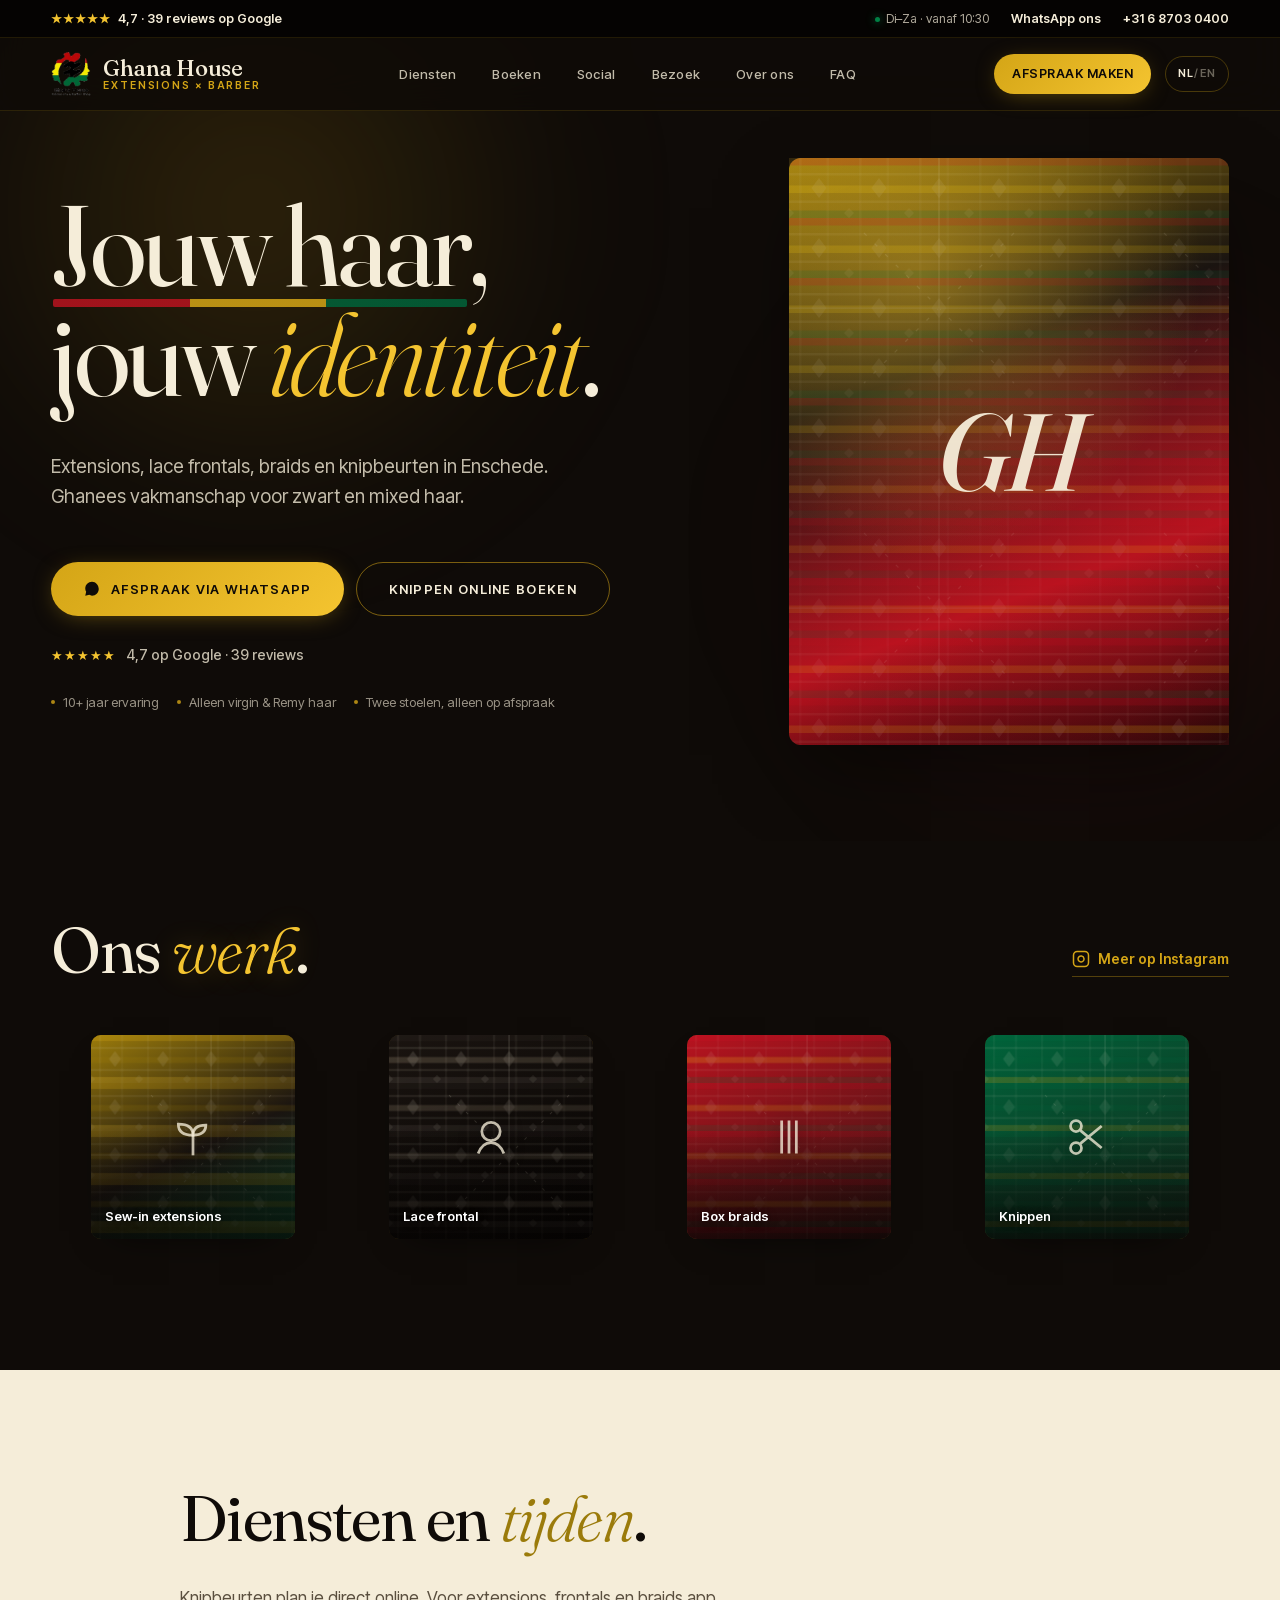
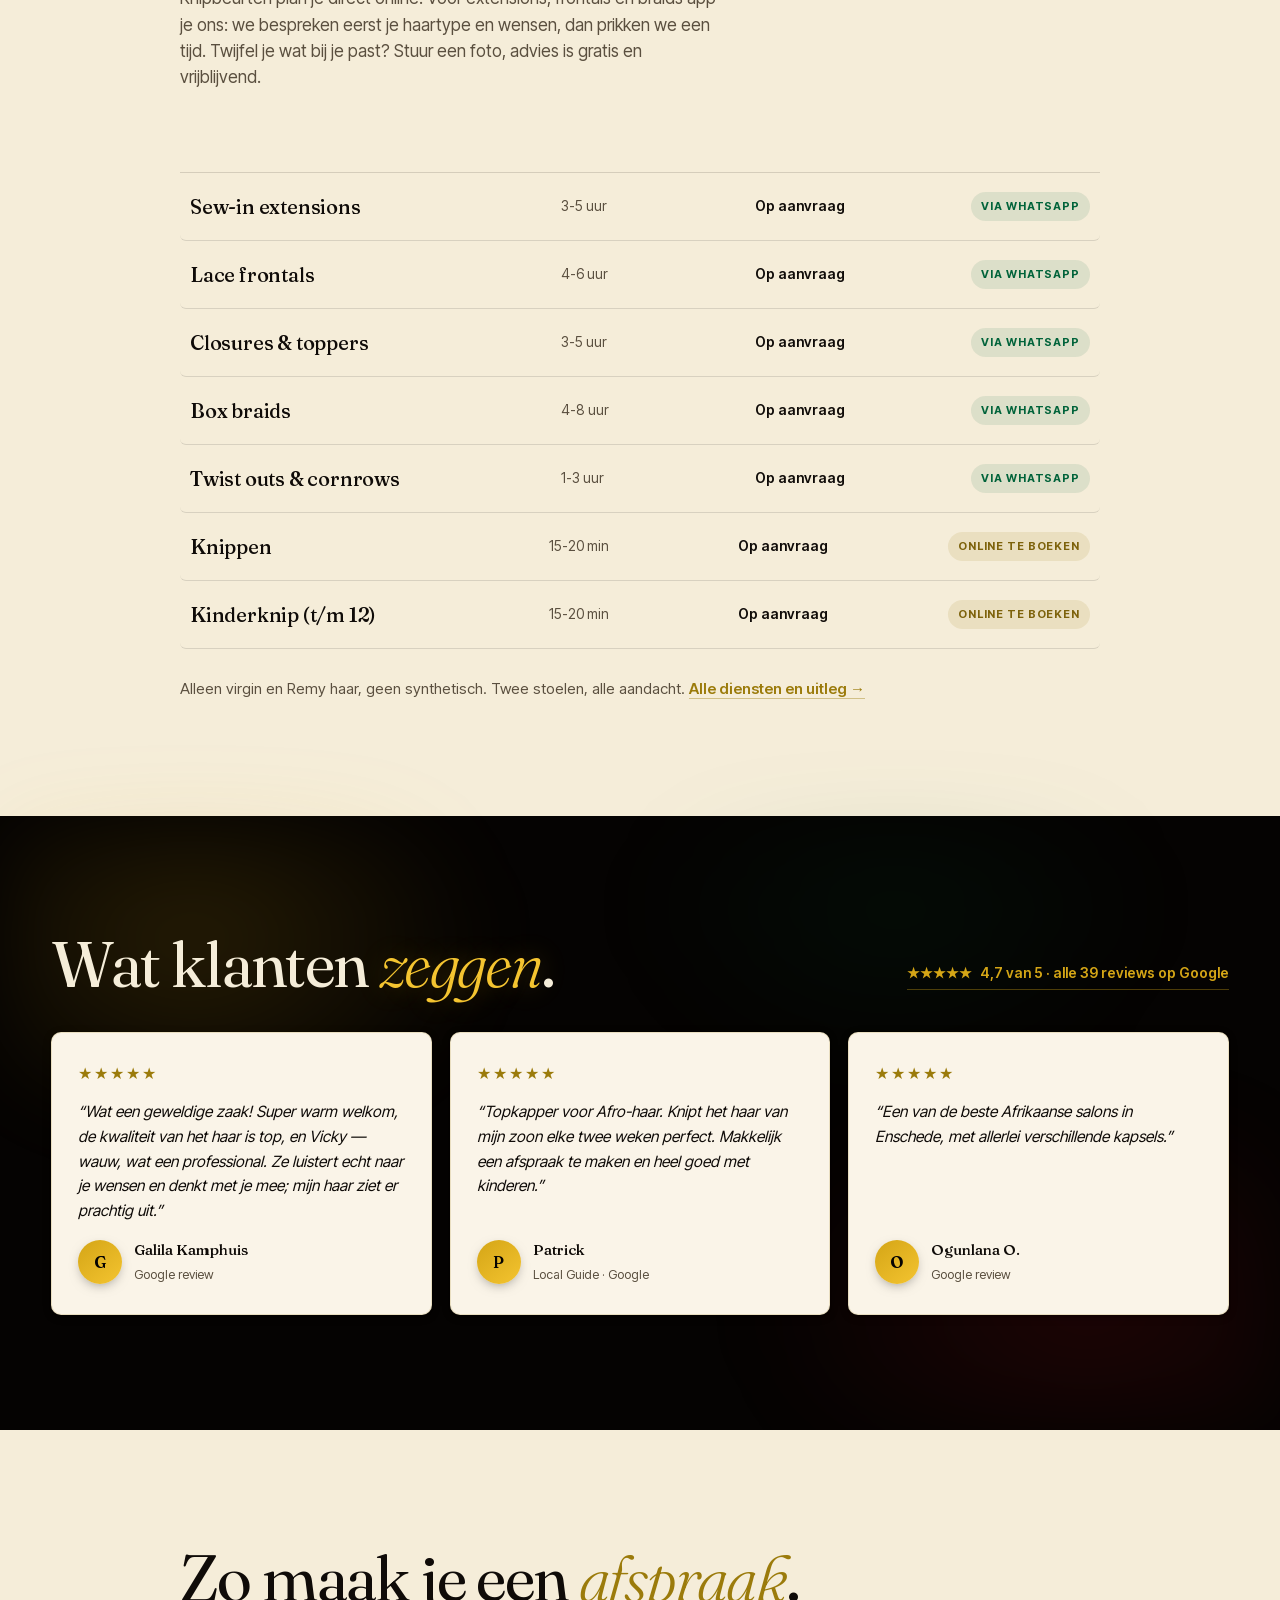
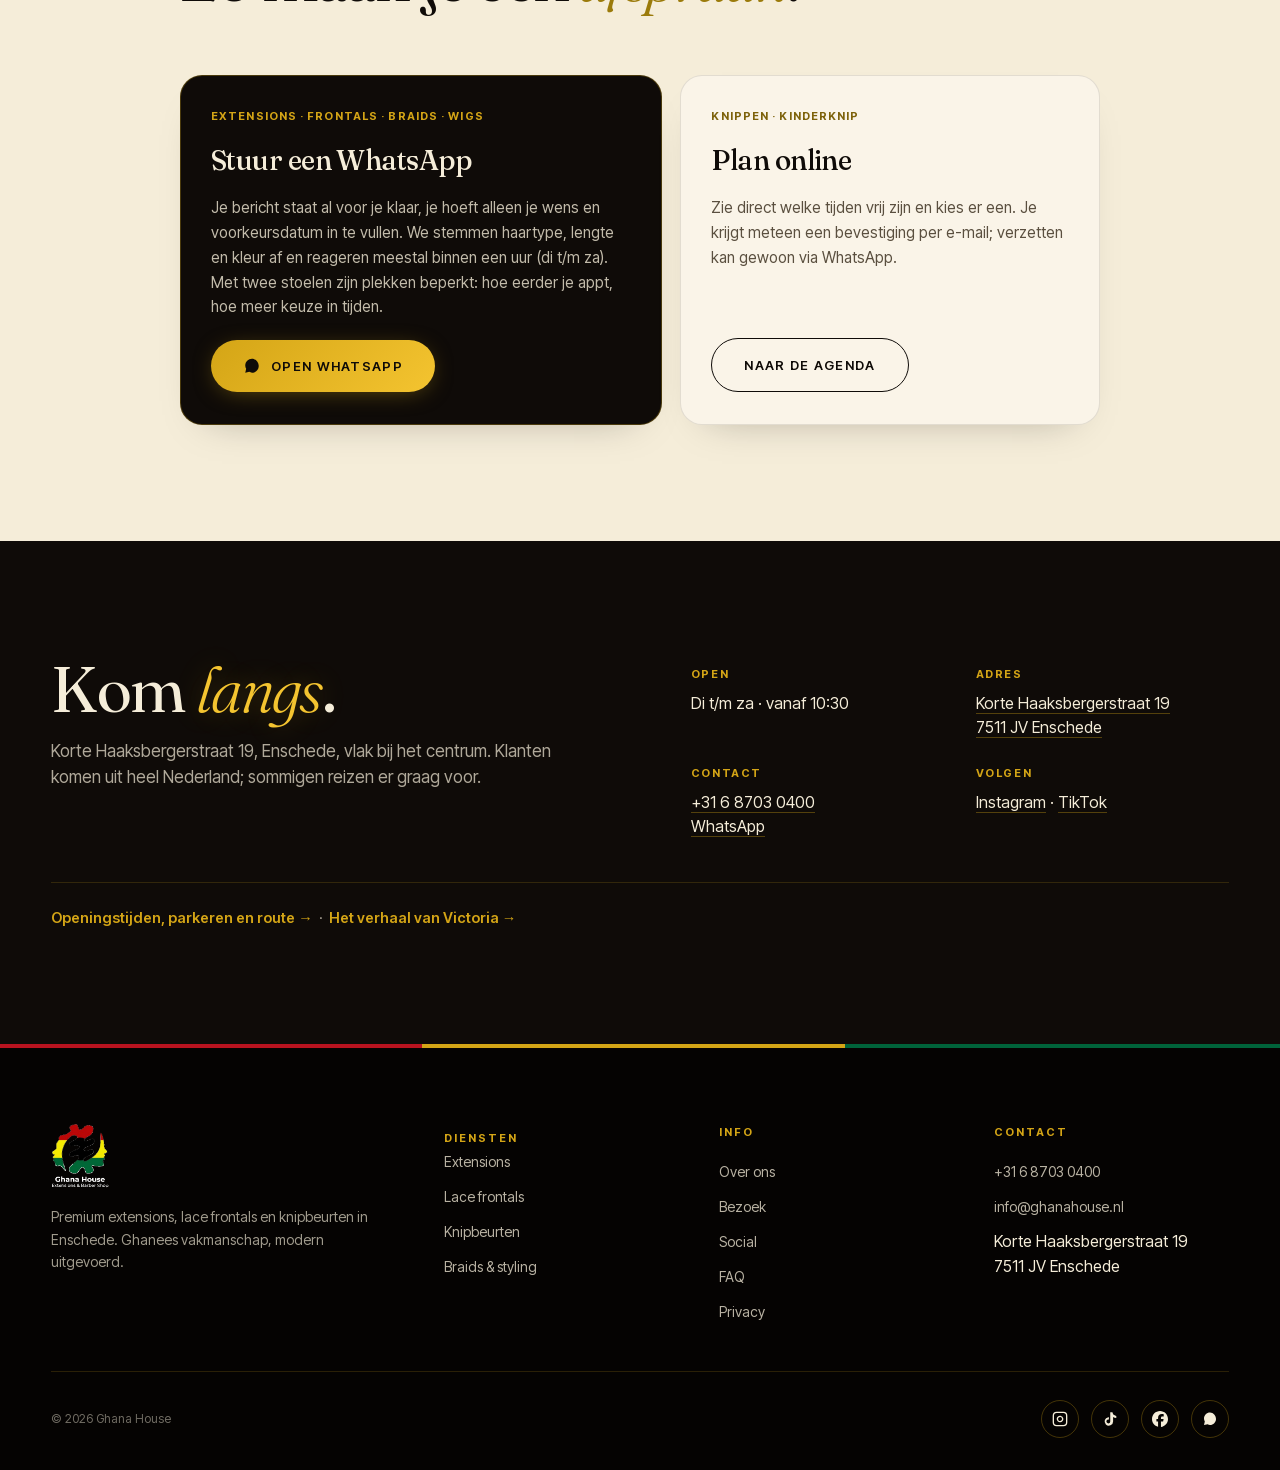
==== commit 77eec666: "Site v8.2: koppen met link links uitgelijnd, kalender compact (max 520px, cellen 48px) en verborgen " ====
--- a/index.html
+++ b/index.html
@@ -24,7 +24,7 @@
   <meta name="twitter:image" content="https://ghanahouse.nl/og.png" />
   <link rel="preload" href="fonts/fraunces-normal-latin.woff2" as="font" type="font/woff2" crossorigin />
   <link rel="preload" href="fonts/intertight-normal-latin.woff2" as="font" type="font/woff2" crossorigin />
-  <link rel="stylesheet" href="styles.css?v=8" />
+  <link rel="stylesheet" href="styles.css?v=9" />
 </head>
 <body>
   <a class="skip-link" href="#main"><span data-lang="nl">Naar inhoud</span><span data-lang="en">Skip to content</span></a>
@@ -77,6 +77,7 @@
     <button class="mobile-menu-close" type="button" id="menuClose" aria-label="Close menu">
       <svg viewBox="0 0 24 24" width="20" height="20" fill="none" stroke="currentColor" stroke-width="2"><line x1="18" y1="6" x2="6" y2="18"/><line x1="6" y1="6" x2="18" y2="18"/></svg>
     </button>
+    <a href="#" data-wa="booking" target="_blank" rel="noopener" class="btn btn-gold mm-cta"><svg viewBox="0 0 32 32" width="18" height="18" fill="currentColor" aria-hidden="true"><path d="M16.003 3C9.382 3 4 8.383 4 15c0 2.124.555 4.193 1.61 6.014L4 28l7.18-1.586A11.94 11.94 0 0 0 16.003 28C22.624 28 28 22.617 28 16S22.624 3 16.003 3z"/></svg> <span data-lang="nl">Afspraak via WhatsApp</span><span data-lang="en">Book via WhatsApp</span></a>
     <nav>
       <a href="/services" class="m-link"><span data-lang="nl">Diensten</span><span data-lang="en">Services</span></a>
       <a href="/booking" class="m-link"><span data-lang="nl">Boeken</span><span data-lang="en">Book</span></a>
@@ -86,6 +87,8 @@
       <a href="/faq" class="m-link">FAQ</a>
     </nav>
     <div class="mobile-menu-foot">
+      <span class="mm-label"><span data-lang="nl">Volg ons</span><span data-lang="en">Follow us</span></span>
+      <div class="mm-icons">
       <a href="https://instagram.com/extensions_barbershop" target="_blank" rel="noopener" aria-label="Instagram">
         <svg viewBox="0 0 24 24" fill="none" stroke="currentColor" stroke-width="2"><rect x="2" y="2" width="20" height="20" rx="5"/><path d="M16 11.37A4 4 0 1 1 12.63 8 4 4 0 0 1 16 11.37z"/><line x1="17.5" y1="6.5" x2="17.51" y2="6.5"/></svg>
       </a>
@@ -98,6 +101,7 @@
       <a href="https://wa.me/31687030400" target="_blank" rel="noopener" aria-label="WhatsApp">
         <svg viewBox="0 0 32 32" fill="currentColor"><path d="M16.003 3C9.382 3 4 8.383 4 15c0 2.124.555 4.193 1.61 6.014L4 28l7.18-1.586A11.94 11.94 0 0 0 16.003 28C22.624 28 28 22.617 28 16S22.624 3 16.003 3z"/></svg>
       </a>
+      </div>
     </div>
   </div>
 
@@ -369,6 +373,6 @@
   </div>
 
   <script>document.getElementById('year').textContent = new Date().getFullYear();</script>
-  <script src="script.js?v=8"></script>
+  <script src="script.js?v=9"></script>
 </body>
 </html>
--- a/styles.css
+++ b/styles.css
@@ -1544,7 +1544,7 @@
 .review-who small { color: var(--neutral-700); }                   /* 7:1 op cream */
 /* WhatsApp-knoppen: donkere tekst op WhatsApp-groen (10:1 i.p.v. 2:1) */
 .btn-wa, .btn-wa:hover, .float-wa,
-.action-bar a[href*="wa.me"], .mobile-menu-foot a[href*="wa.me"] { color: var(--noir-deep); }
+.action-bar a[href*="wa.me"] { color: var(--noir-deep); }
 @media (max-width: 480px) {
   .eyebrow { letter-spacing: 0.12em; padding: 6px 12px; white-space: nowrap; }
 }
@@ -1561,7 +1561,7 @@
 .hero-rating { display: inline-flex; align-items: center; gap: 10px; margin-top: 4px; font-size: 14px; color: rgba(245,237,217,0.78); font-weight: 500; width: fit-content; }
 .hero-rating .hr-stars { color: var(--gold-bright); letter-spacing: 1px; font-size: 13px; }
 .hero-rating:hover { color: var(--gold-bright); }
-.hero-calm .hero-visual { max-width: 440px; justify-self: end; }
+.hero-calm .hero-visual { width: 100%; max-width: 440px; justify-self: end; }
 @media (max-width: 980px) { .hero-calm .hero-visual { max-width: 100%; justify-self: stretch; aspect-ratio: 4/3; } }
 
 .section-tight { padding-top: clamp(40px, 6vw, 80px); }
@@ -1626,3 +1626,50 @@
 /* Vaste afspraak-knop in de header (desktop); mobiel heeft de sticky actiebalk */
 .header-cta { padding: 10px 18px; font-size: 12.5px; letter-spacing: 0.04em; margin-right: 4px; }
 @media (max-width: 980px) { .header-cta { display: none; } }
+
+/* Ankers (#boeken) niet onder de vaste header laten vallen */
+main section[id] { scroll-margin-top: 110px; }
+
+/* v8 — boekpagina: lijstjes in de keuzekaarten, samenvatting boven de verstuurknop */
+.bc-list { list-style: none; margin: 14px 0 20px; padding: 0; display: flex; flex-wrap: wrap; gap: 6px 8px; }
+.bc-list li { font-size: 12.5px; font-weight: 600; padding: 5px 10px; border-radius: var(--radius-pill); background: rgba(15,11,8,0.06); color: var(--noir); }
+.booking-choice-card.featured .bc-list li { background: rgba(0,99,58,0.10); color: var(--green); }
+.bk-summary { display: flex; align-items: center; gap: 12px; padding: 14px 16px; border-radius: var(--radius-md); background: rgba(212,165,22,0.10); border: 1px solid rgba(212,165,22,0.35); font-size: 15px; color: var(--cream); margin-bottom: 4px; }
+.bk-summary[hidden] { display: none; }
+.bk-summary strong { color: var(--gold-bright); font-weight: 600; }
+.bk-summary svg { flex: none; width: 18px; height: 18px; color: var(--gold-bright); }
+
+/* ============================================================
+   v8.2 — koppen recht, kalender compact, mobiel menu duidelijk
+   ============================================================ */
+/* Koppen met link ernaast: altijd links uitgelijnd, volle breedte */
+.section-head.row { flex-direction: row; max-width: none; text-align: left; align-items: flex-end; }
+.section-head.row .link-arrow { margin-bottom: 6px; }
+@media (max-width: 680px) {
+  .section-head.row { flex-direction: column; align-items: flex-start; gap: 12px; margin-bottom: 26px; }
+  .section-head.row .link-arrow { margin-bottom: 0; }
+}
+
+/* Kalender: compact blok, cellen max 52px, netjes gecentreerd */
+.bk-calendar { max-width: 520px; margin-left: auto; margin-right: auto; padding: 18px 16px 14px; }
+.bk-cal-grid { grid-template-columns: repeat(7, minmax(0, 1fr)); gap: 4px 2px; justify-items: center; }
+.bk-cal-day { aspect-ratio: auto; width: 100%; max-width: 48px; height: 48px; font-size: 15px; }
+.bk-cal-weekdays { max-width: 100%; }
+.bk-cal-weekdays > div { text-align: center; }
+.bk-cal-month { font-size: 20px; }
+.bk-times { max-width: 520px; margin-left: auto; margin-right: auto; }
+.bk-times-grid { grid-template-columns: repeat(auto-fill, minmax(78px, 1fr)); }
+@media (max-width: 480px) { .bk-cal-day { max-width: 42px; height: 42px; font-size: 14px; } .bk-calendar { padding: 14px 10px 10px; } }
+/* Agenda onbereikbaar → leeg kalenderblok verbergen, alleen de uitleg + knoppen */
+.bk-calendar.is-unavailable { display: none; }
+
+/* Mobiel menu: egale achtergrond, duidelijke knop bovenaan, label bij de iconen */
+.mobile-menu { background: var(--noir-deep); }
+.mobile-menu::before { opacity: .35; }
+.mm-cta { display: flex; justify-content: center; gap: 10px; width: 100%; max-width: 480px; margin: 56px auto 28px; padding: 16px 20px; font-size: 14px; position: relative; z-index: 1; }
+.mm-cta svg { width: 18px; height: 18px; }
+.mobile-menu nav a.m-link { font-size: clamp(26px, 7vw, 34px); padding: 14px 0; }
+.mobile-menu-foot { border-top: 0; margin-top: 28px; padding-top: 0; flex-direction: column; align-items: center; gap: 14px; }
+.mm-label { font-size: 11px; letter-spacing: 0.16em; text-transform: uppercase; color: rgba(245,237,217,0.55); font-weight: 700; }
+.mm-icons { display: flex; gap: 14px; justify-content: center; flex-wrap: wrap; }
+.mobile-menu-foot a { color: var(--cream); }
